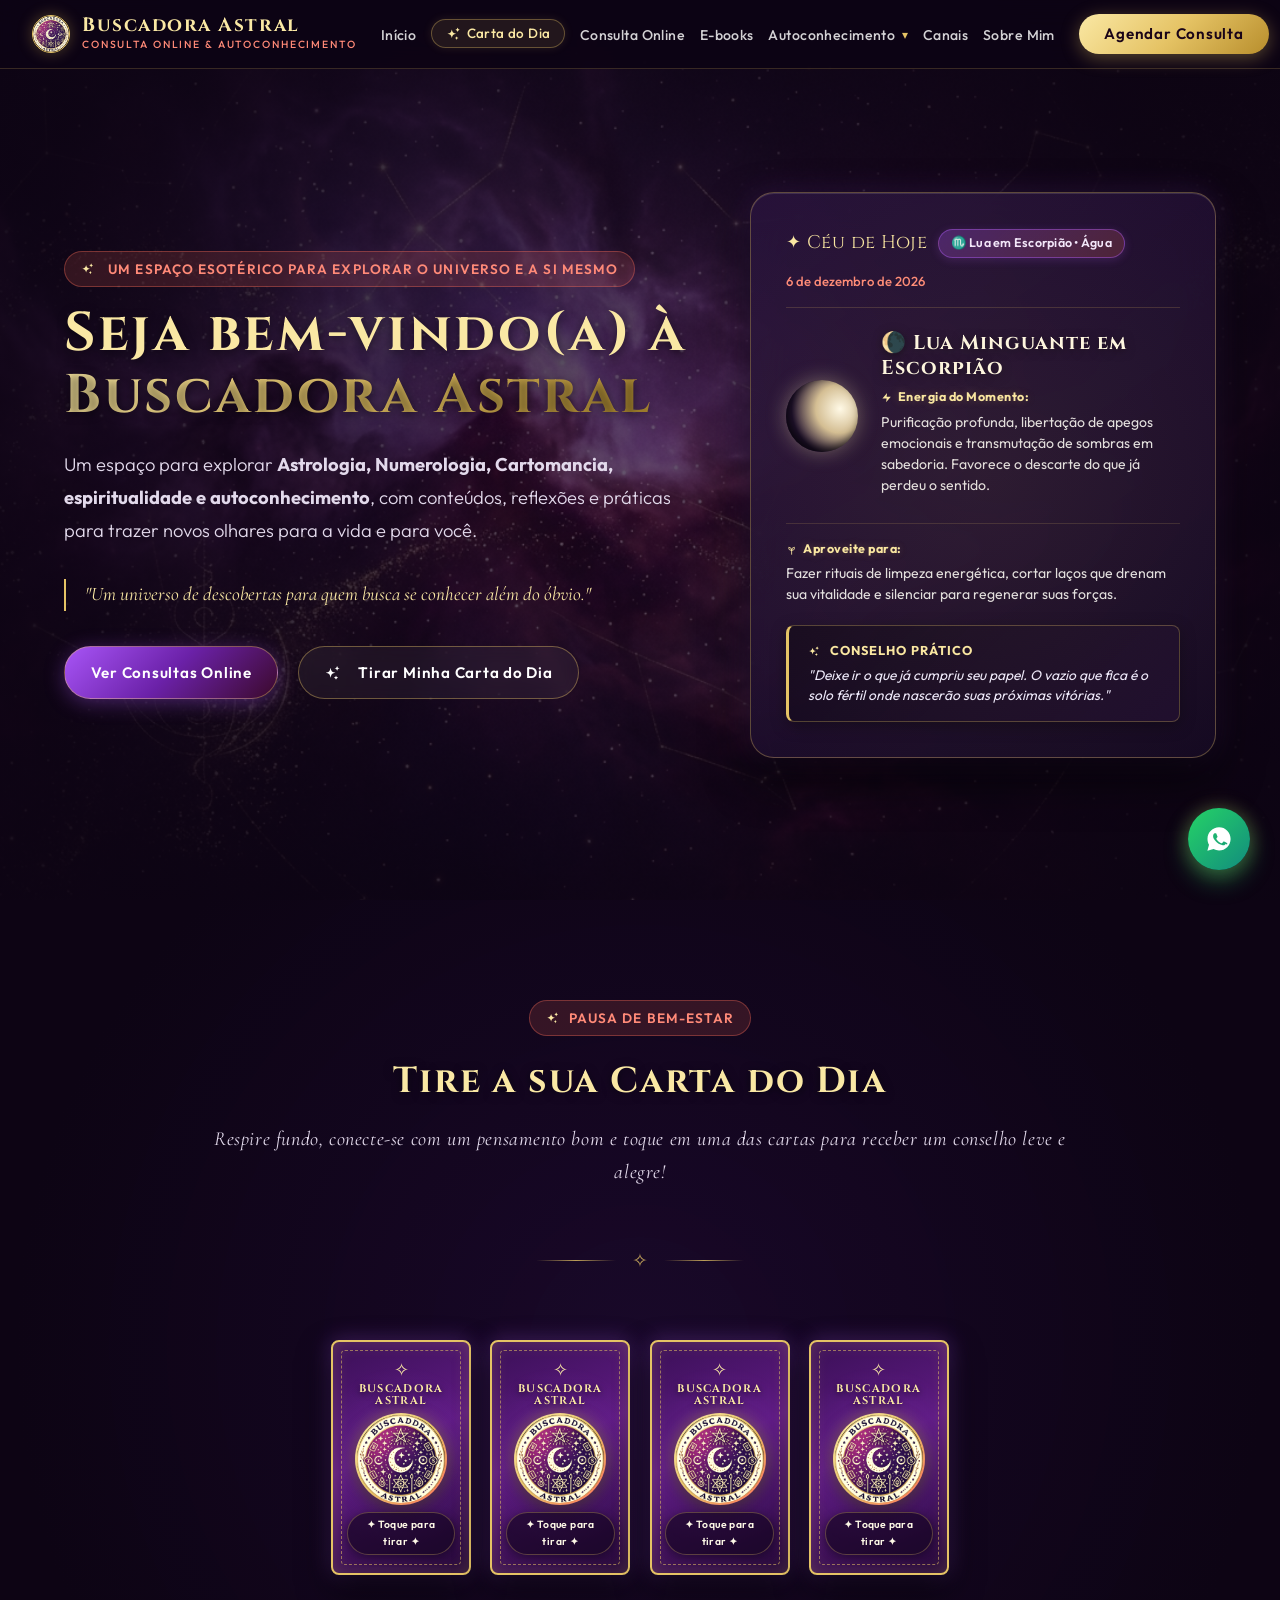
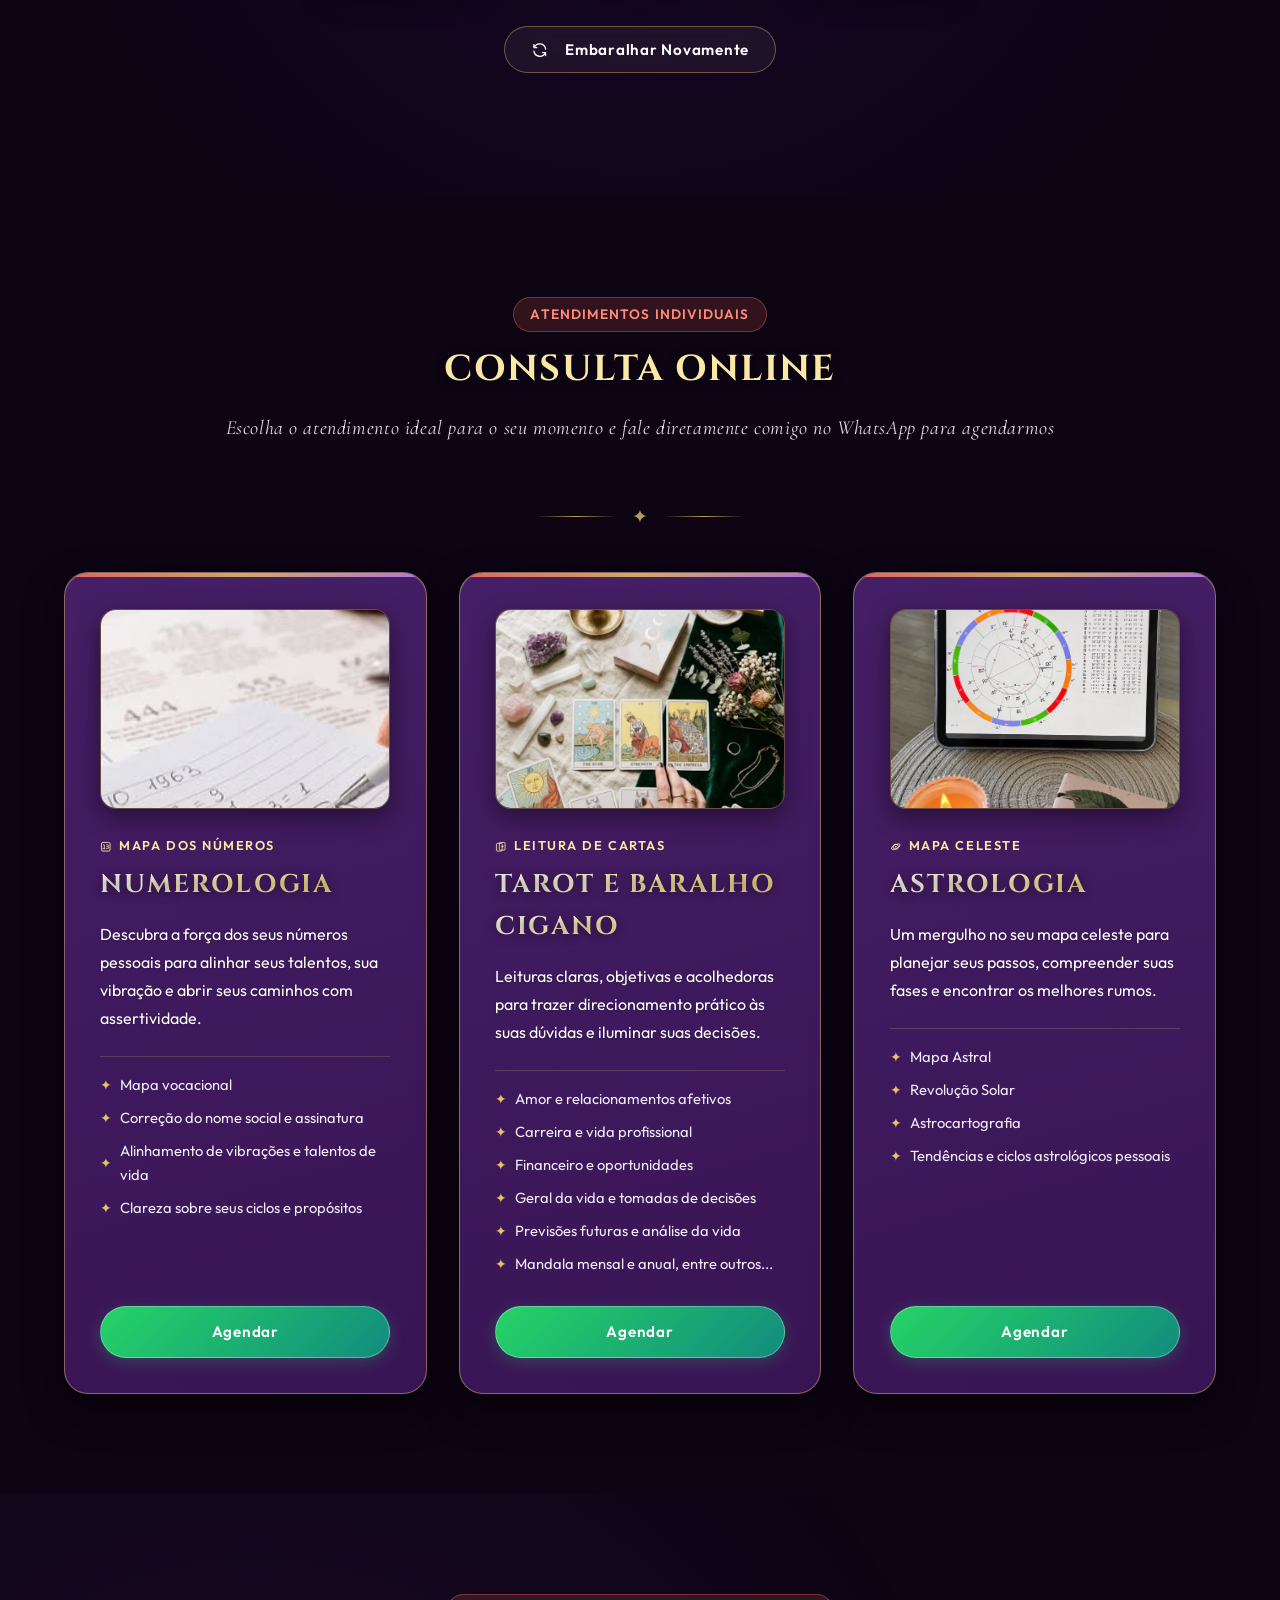
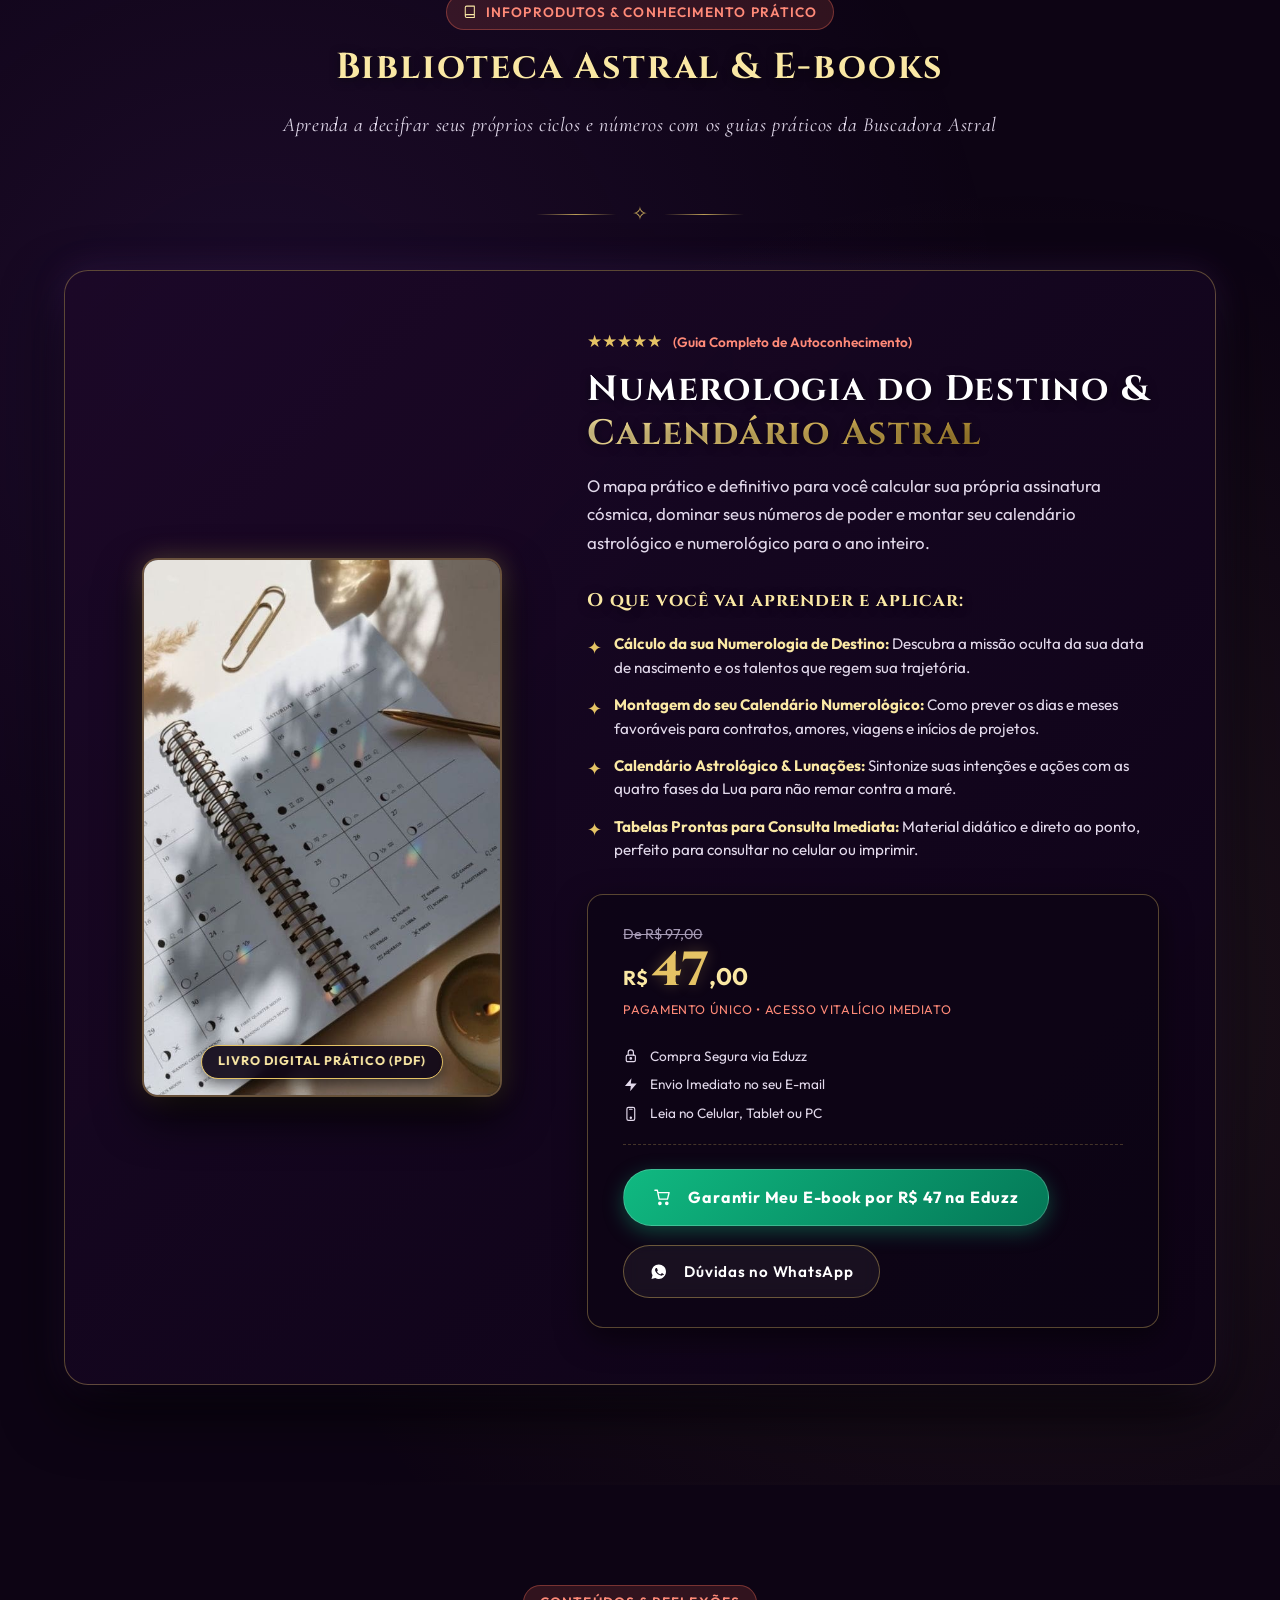
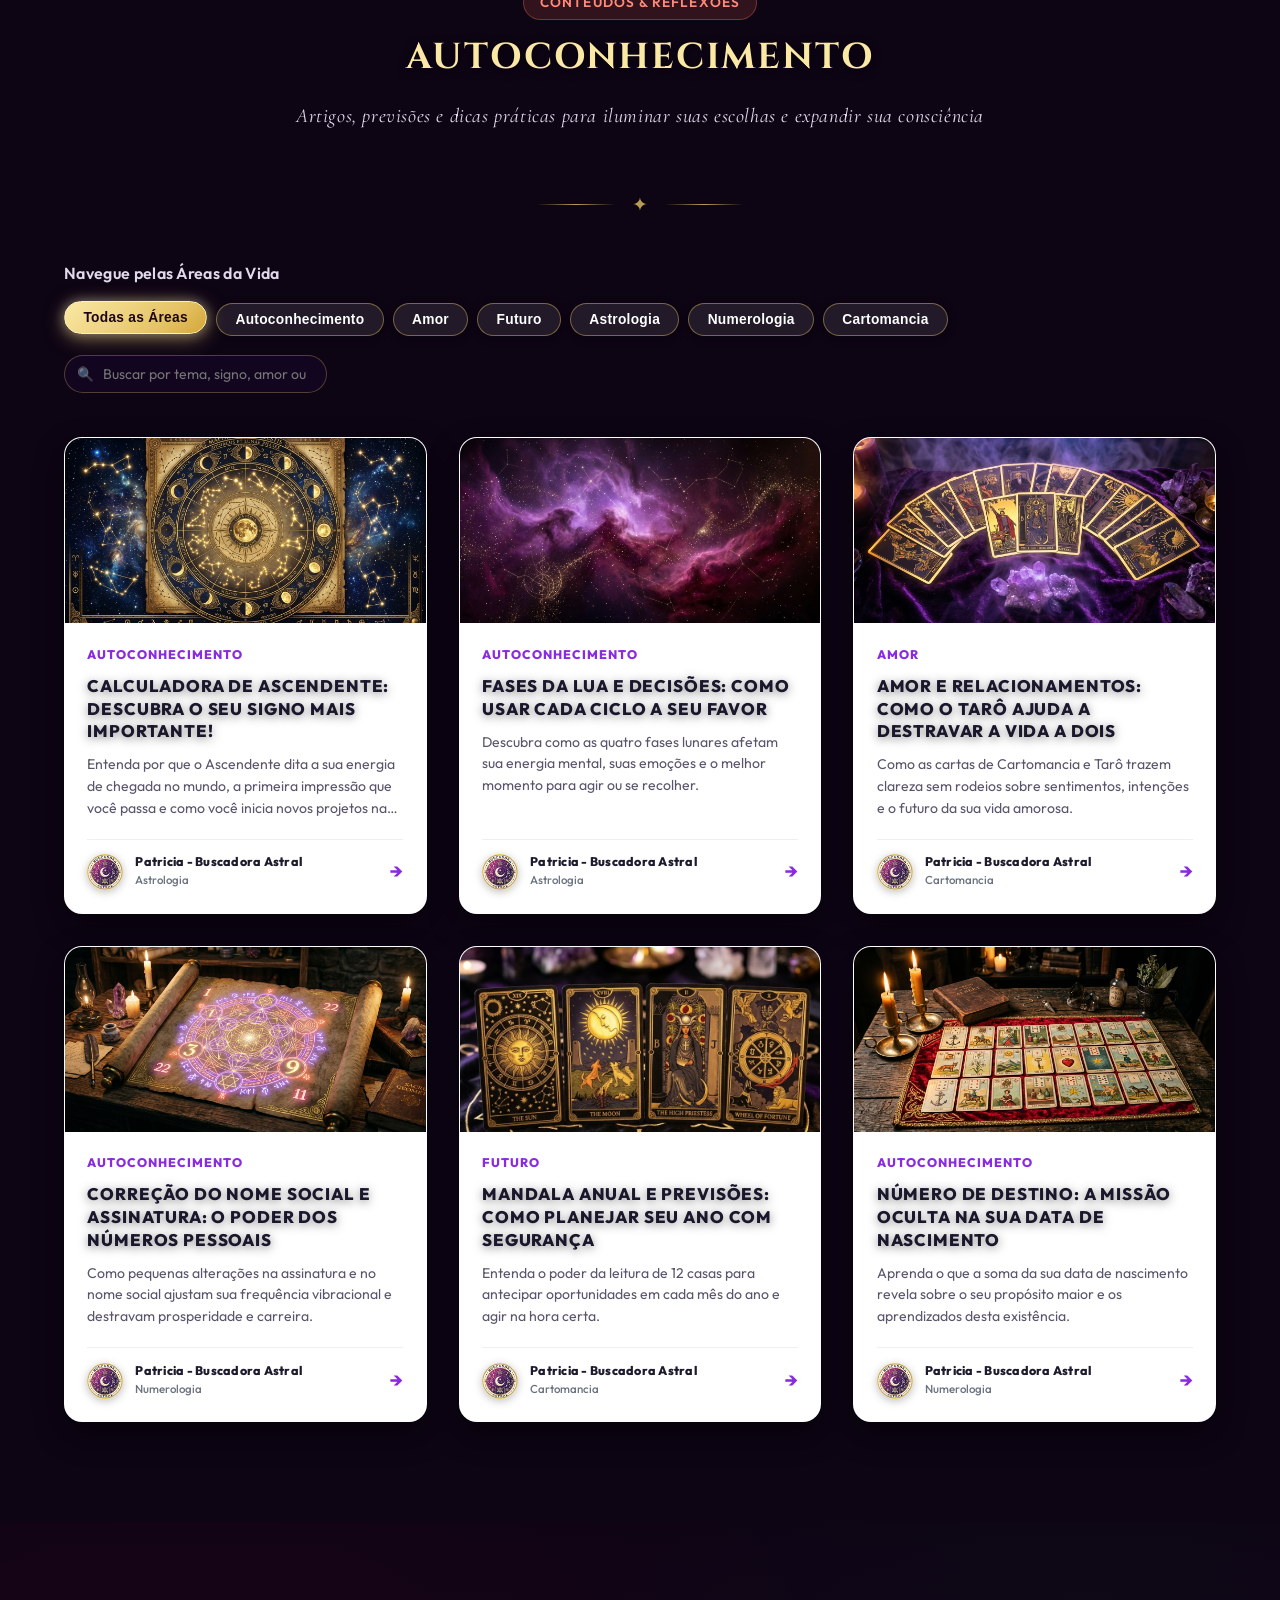
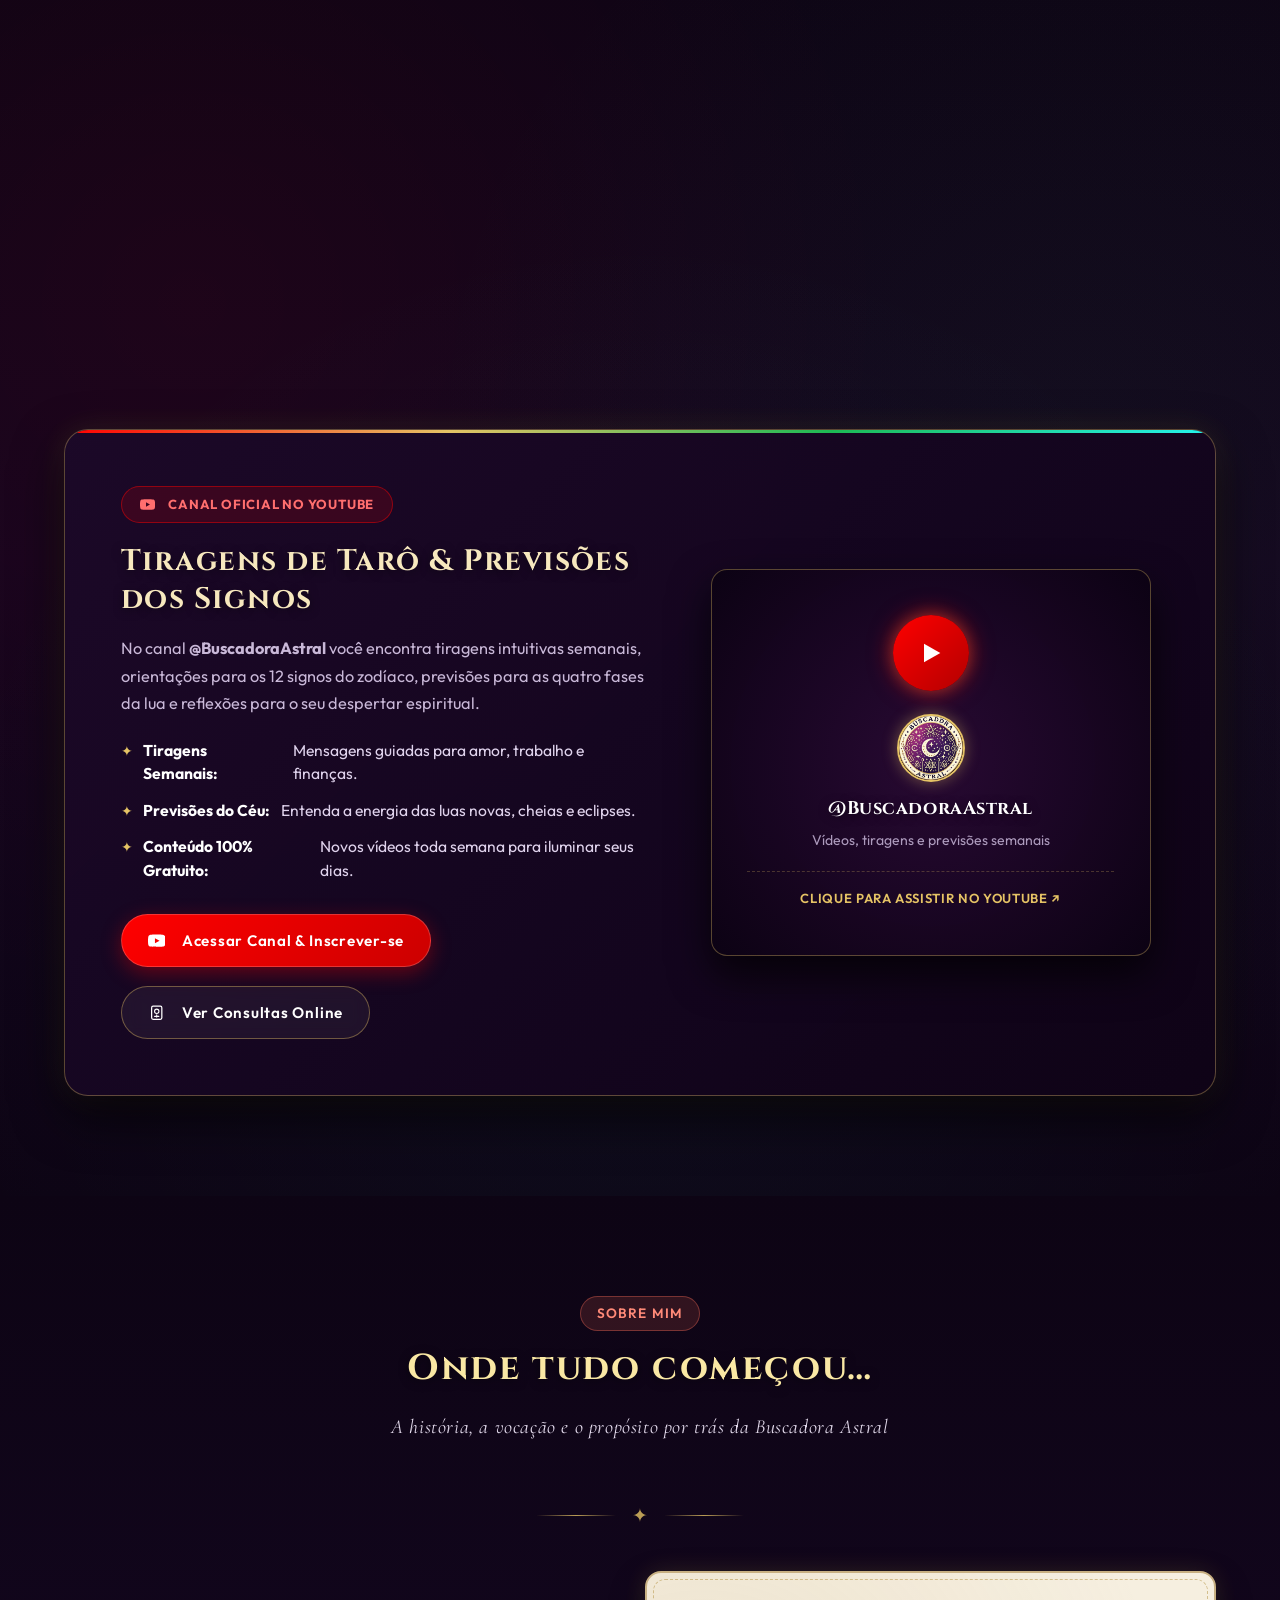
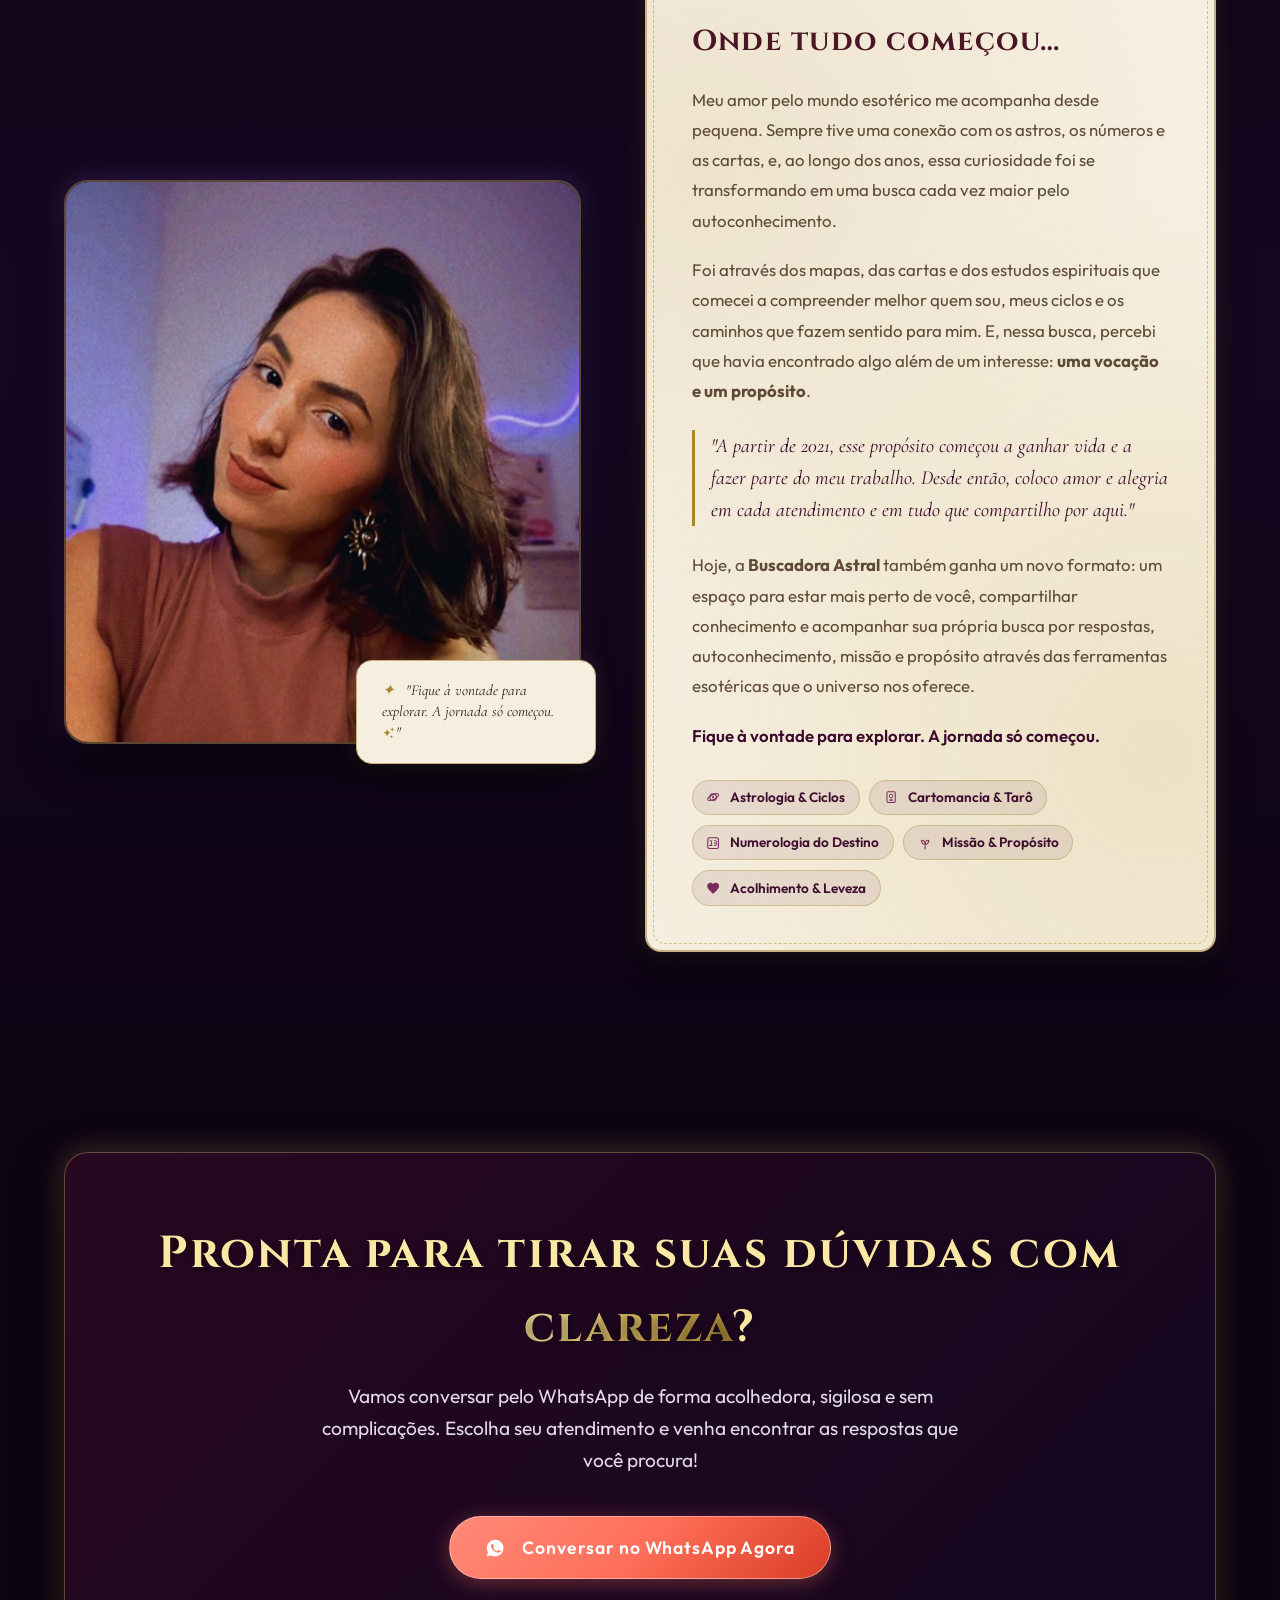
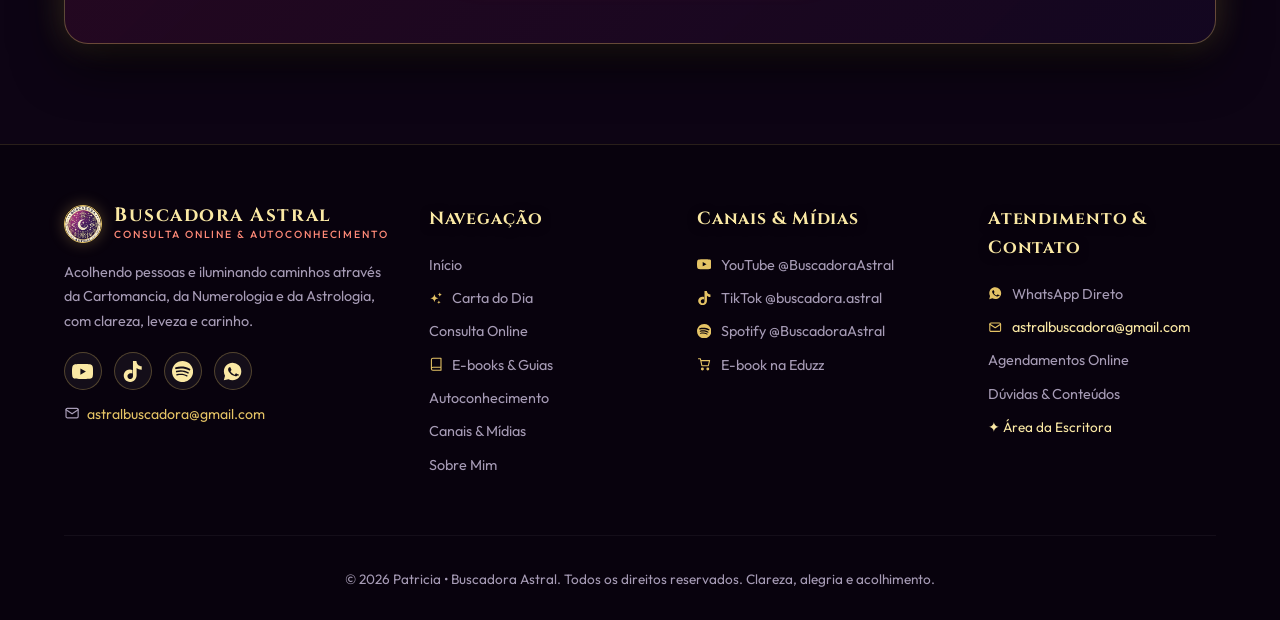
==== index.html @ ec80d4c5 "feat: atualiza titulo do servico para TAROT E BARALHO CIGANO" ====
<!DOCTYPE html>
<html lang="pt-BR">
<head>
  <meta charset="UTF-8">
  <meta name="viewport" content="width=device-width, initial-scale=1.0">
  <title>Buscadora Astral | Oráculos, Cartas & Saberes Místicos</title>
  <meta name="description" content="Portal da Buscadora Astral: Leitura de Cartas, Tarô, Baralho Cigano, Numerologia, Interpretação de Sonhos e Crônicas Esotéricas. Descubra as mensagens do céu para o seu caminho.">
  
  <!-- Google Fonts -->
  <link rel="preconnect" href="https://fonts.googleapis.com">
  <link rel="preconnect" href="https://fonts.gstatic.com" crossorigin>
  <link href="https://fonts.googleapis.com/css2?family=Cinzel:wght@500;600;700;800&family=Marcellus&family=Cormorant+Garamond:ital,wght@0,400;0,600;1,400;1,600&family=Outfit:wght@300;400;500;600;700&display=swap" rel="stylesheet">
  
  <!-- CSS Stylesheets -->
  <link rel="stylesheet" href="css/style.css">
  <link rel="stylesheet" href="css/animations.css">
  <link rel="icon" type="image/jpeg" href="assets/logo_buscadora.jpg">
</head>
<body>

  <!-- ==================== SVG SPRITE DE ÍCONES MONOCROMÁTICOS ==================== -->
  <svg style="display: none;" id="astral-icon-symbols" aria-hidden="true">
    <defs>
      <!-- Sparkles / Brilho místico -->
      <symbol id="icon-sparkles" viewBox="0 0 24 24">
        <path fill="currentColor" d="M9.813 15.904L9 18.75l-.813-2.846a4.5 4.5 0 00-3.09-3.09L2.25 12l2.846-.813a4.5 4.5 0 003.09-3.09L9 5.25l.813 2.846a4.5 4.5 0 003.09 3.09L15.75 12l-2.846.813a4.5 4.5 0 00-3.09 3.09zM18.259 8.715L18 9.75l-.259-1.035a3.375 3.375 0 00-2.455-2.456L14.25 6l1.036-.259a3.375 3.375 0 002.455-2.456L18 2.25l.259 1.035a3.375 3.375 0 002.456 2.456L21.75 6l-1.035.259a3.375 3.375 0 00-2.456 2.456zM16.894 20.567L16.5 21.75l-.394-1.183a2.25 2.25 0 00-1.423-1.423L13.5 18.75l1.183-.394a2.25 2.25 0 001.423-1.423l.394-1.183.394 1.183a2.25 2.25 0 001.423 1.423l1.183.394-1.183.394a2.25 2.25 0 00-1.423 1.423z"/>
      </symbol>
      
      <!-- Estrela 4 pontas -->
      <symbol id="icon-star" viewBox="0 0 24 24">
        <path fill="currentColor" d="M12 2l2.5 7.5L22 12l-7.5 2.5L12 22l-2.5-7.5L2 12l7.5-2.5z"/>
      </symbol>

      <!-- Astrologia / Órbita & Planeta -->
      <symbol id="icon-astrology" viewBox="0 0 24 24">
        <circle cx="12" cy="12" r="5.5" fill="none" stroke="currentColor" stroke-width="1.8"/>
        <ellipse cx="12" cy="12" rx="10" ry="4" fill="none" stroke="currentColor" stroke-width="1.6" transform="rotate(-28 12 12)"/>
        <circle cx="12" cy="12" r="1.8" fill="currentColor"/>
      </symbol>

      <!-- Cartomancia / Cartas sobrepostas -->
      <symbol id="icon-cards" viewBox="0 0 24 24">
        <rect x="3" y="5" width="12" height="16" rx="2" fill="none" stroke="currentColor" stroke-width="1.7"/>
        <rect x="9" y="3" width="12" height="16" rx="2" fill="none" stroke="currentColor" stroke-width="1.7"/>
        <path d="M15 9l1.5 2 2-1.5-1.5 3.5h-4l2-4z" fill="currentColor"/>
      </symbol>

      <!-- Tarô / Cartas com Arcano -->
      <symbol id="icon-tarot" viewBox="0 0 24 24">
        <rect x="5" y="3" width="14" height="18" rx="2" fill="none" stroke="currentColor" stroke-width="1.7"/>
        <circle cx="12" cy="10" r="3" fill="none" stroke="currentColor" stroke-width="1.5"/>
        <path d="M9 17h6M12 15v3" stroke="currentColor" stroke-width="1.5" stroke-linecap="round"/>
      </symbol>

      <!-- Oráculo / Bola de Cristal Monocromática -->
      <symbol id="icon-crystal" viewBox="0 0 24 24">
        <circle cx="12" cy="10" r="7" fill="none" stroke="currentColor" stroke-width="1.8"/>
        <path d="M7 19h10l-2 3H9l-2-3z" fill="currentColor"/>
        <path d="M10 8l.8 1.6 1.7.8-1.7.8-.8 1.6-.8-1.6-1.7-.8 1.7-.8.8-1.6z" fill="currentColor"/>
      </symbol>

      <!-- Numerologia / Matriz de Números -->
      <symbol id="icon-numerology" viewBox="0 0 24 24">
        <rect x="3" y="3" width="18" height="18" rx="3" fill="none" stroke="currentColor" stroke-width="1.8"/>
        <path d="M7 8h2v8M6 16h4M14 8h2a2 2 0 0 1 2 2c0 .9-.6 1.6-1.4 1.9.9.3 1.4 1 1.4 1.9a2 2 0 0 1-2 2h-2M14 12h2" fill="none" stroke="currentColor" stroke-width="1.6" stroke-linecap="round"/>
      </symbol>

      <!-- Acolhimento & Leveza / Coração -->
      <symbol id="icon-heart" viewBox="0 0 24 24">
        <path fill="currentColor" d="M12 21.35l-1.45-1.32C5.4 15.36 2 12.28 2 8.5 2 5.42 4.42 3 7.5 3c1.74 0 3.41.81 4.5 2.09C13.09 3.81 14.76 3 16.5 3 19.58 3 22 5.42 22 8.5c0 3.78-3.4 6.86-8.55 11.54L12 21.35z"/>
      </symbol>

      <!-- Missão & Propósito / Folha & Broto -->
      <symbol id="icon-sprout" viewBox="0 0 24 24">
        <path d="M12 22v-9M12 13a6 6 0 0 1 6-6c0 0 1 3-2 6a6 6 0 0 1-4 0zM12 13a6 6 0 0 0-6-6c0 0-1 3 2 6a6 6 0 0 0 4 0z" fill="none" stroke="currentColor" stroke-width="1.8" stroke-linecap="round" stroke-linejoin="round"/>
      </symbol>

      <!-- YouTube -->
      <symbol id="icon-youtube" viewBox="0 0 24 24">
        <path fill="currentColor" d="M23.498 6.186a3.016 3.016 0 0 0-2.122-2.136C19.505 3.545 12 3.545 12 3.545s-7.505 0-9.377.505A3.017 3.017 0 0 0 .502 6.186C0 8.07 0 12 0 12s0 3.93.502 5.814a3.016 3.016 0 0 0 2.122 2.136c1.871.505 9.376.505 9.376.505s7.505 0 9.377-.505a3.015 3.015 0 0 0 2.122-2.136C24 15.93 24 12 24 12s0-3.93-.502-5.814zM9.545 15.568V8.432L15.818 12l-6.273 3.568z"/>
      </symbol>

      <!-- Spotify -->
      <symbol id="icon-spotify" viewBox="0 0 24 24">
        <path fill="currentColor" d="M12 0C5.373 0 0 5.373 0 12s5.373 12 12 12 12-5.373 12-12S18.627 0 12 0zm5.527 17.306a.754.754 0 0 1-1.04.249c-2.85-1.741-6.438-2.135-10.665-1.168a.754.754 0 0 1-.341-1.469c4.63-1.06 8.583-.615 11.797 1.348a.754.754 0 0 1 .249 1.04zm1.474-3.275a.944.944 0 0 1-1.3.311c-3.262-2.005-8.235-2.586-12.093-1.414a.944.944 0 0 1-.555-1.802c4.408-1.338 9.89-.693 13.637 1.605a.944.944 0 0 1 .311 1.3zm.126-3.41c-3.912-2.323-10.364-2.537-14.093-1.404a1.132 1.132 0 1 1-.655-2.167c4.286-1.3 11.402-1.048 15.91 1.628a1.133 1.133 0 0 1-1.162 1.943z"/>
      </symbol>

      <!-- TikTok -->
      <symbol id="icon-tiktok" viewBox="0 0 24 24">
        <path fill="currentColor" d="M12.525.02c1.31-.02 2.61-.01 3.91-.02.08 1.53.63 3.09 1.75 4.17 1.12 1.11 2.7 1.62 4.24 1.79v4.03c-1.44-.05-2.89-.35-4.2-.97-.57-.26-1.1-.59-1.62-1.01v8.52c-.05 2.5-1.35 4.88-3.49 6.16-2.13 1.28-4.85 1.4-7.09.32-2.23-1.08-3.79-3.27-4.01-5.73-.23-2.47.88-4.94 2.87-6.39 1.99-1.45 4.67-1.74 6.94-.75v4.14c-1.05-.56-2.34-.63-3.45-.19-1.11.44-1.92 1.45-2.11 2.63-.19 1.19.26 2.41 1.18 3.17.92.76 2.19.92 3.26.4 1.07-.51 1.74-1.62 1.77-2.82V.02h-.2z"/>
      </symbol>

      <!-- WhatsApp -->
      <symbol id="icon-whatsapp" viewBox="0 0 24 24">
        <path fill="currentColor" d="M12.04 2c-5.46 0-9.91 4.45-9.91 9.91 0 1.75.46 3.45 1.32 4.95L2.05 22l5.25-1.38c1.45.79 3.08 1.21 4.74 1.21 5.46 0 9.91-4.45 9.91-9.91 0-2.65-1.03-5.14-2.9-7.01A9.82 9.82 0 0 0 12.04 2zm5.79 14.07c-.24.68-1.2 1.25-1.84 1.32-.49.06-1.12.1-3.27-.79-2.75-1.14-4.52-3.95-4.66-4.14-.14-.18-1.12-1.49-1.12-2.84 0-1.36.71-2.02.96-2.3.25-.28.55-.35.73-.35.19 0 .37 0 .53.01.17.01.4.07.61.57.24.58.82 2 .89 2.15.07.15.12.33.02.53-.1.2-.15.33-.3.51-.15.18-.32.4-.46.54-.15.15-.31.32-.13.63.18.31.8 1.32 1.72 2.14 1.18 1.05 2.17 1.38 2.48 1.53.31.15.49.13.67-.08.18-.21.78-.91.99-1.22.21-.31.42-.26.7-.16.28.1 1.78.84 2.09.99.31.15.51.23.59.35.08.13.08.76-.16 1.44z"/>
      </symbol>

      <!-- Carrinho de Compras / Loja -->
      <symbol id="icon-cart" viewBox="0 0 24 24">
        <circle cx="9" cy="20" r="1.5" fill="currentColor"/>
        <circle cx="18" cy="20" r="1.5" fill="currentColor"/>
        <path d="M2.5 3h3.2l2.4 11.5h10.8l2.1-8.5H7.2" fill="none" stroke="currentColor" stroke-width="1.8" stroke-linecap="round" stroke-linejoin="round"/>
      </symbol>

      <!-- Cadeado / Segurança -->
      <symbol id="icon-lock" viewBox="0 0 24 24">
        <rect x="5" y="11" width="14" height="10" rx="2" fill="none" stroke="currentColor" stroke-width="1.8"/>
        <path d="M8 11V7a4 4 0 0 1 8 0v4" fill="none" stroke="currentColor" stroke-width="1.8" stroke-linecap="round"/>
        <circle cx="12" cy="16" r="1.2" fill="currentColor"/>
      </symbol>

      <!-- Raio / Energia Imediata -->
      <symbol id="icon-zap" viewBox="0 0 24 24">
        <polygon points="13 2 3 14 12 14 11 22 21 10 12 10 13 2" fill="currentColor"/>
      </symbol>

      <!-- Smartphone / Mobile -->
      <symbol id="icon-mobile" viewBox="0 0 24 24">
        <rect x="6" y="2" width="12" height="20" rx="2.5" fill="none" stroke="currentColor" stroke-width="1.8"/>
        <circle cx="12" cy="18" r="0.9" fill="currentColor"/>
        <line x1="10" y1="5" x2="14" y2="5" stroke="currentColor" stroke-width="1.8" stroke-linecap="round"/>
      </symbol>

      <!-- Embaralhar / Atualizar -->
      <symbol id="icon-refresh" viewBox="0 0 24 24">
        <path d="M20 11a8.1 8.1 0 0 0-15.5-2m-.5-4v4h4m-4 5a8.1 8.1 0 0 0 15.5 2m.5 4v-4h-4" fill="none" stroke="currentColor" stroke-width="1.8" stroke-linecap="round" stroke-linejoin="round"/>
      </symbol>

      <!-- Livro / E-book -->
      <symbol id="icon-book" viewBox="0 0 24 24">
        <path d="M4 19.5A2.5 2.5 0 0 1 6.5 17H20M4 19.5A2.5 2.5 0 0 0 6.5 22H20V2H6.5A2.5 2.5 0 0 0 4 4.5v15z" fill="none" stroke="currentColor" stroke-width="1.8" stroke-linecap="round" stroke-linejoin="round"/>
      </symbol>

      <!-- Email -->
      <symbol id="icon-mail" viewBox="0 0 24 24">
        <rect x="3" y="5" width="18" height="14" rx="2" fill="none" stroke="currentColor" stroke-width="1.8"/>
        <polyline points="3 7 12 13 21 7" fill="none" stroke="currentColor" stroke-width="1.8" stroke-linecap="round" stroke-linejoin="round"/>
      </symbol>

      <!-- Play Button -->
      <symbol id="icon-play" viewBox="0 0 24 24">
        <polygon points="6 4 20 12 6 20 6 4" fill="currentColor"/>
      </symbol>

      <!-- Compartilhar -->
      <symbol id="icon-share" viewBox="0 0 24 24">
        <circle cx="18" cy="5" r="3" fill="none" stroke="currentColor" stroke-width="1.8"/>
        <circle cx="6" cy="12" r="3" fill="none" stroke="currentColor" stroke-width="1.8"/>
        <circle cx="18" cy="19" r="3" fill="none" stroke="currentColor" stroke-width="1.8"/>
        <line x1="8.59" y1="13.51" x2="15.42" y2="17.49" stroke="currentColor" stroke-width="1.8"/>
        <line x1="15.41" y1="6.51" x2="8.59" y2="10.49" stroke="currentColor" stroke-width="1.8"/>
      </symbol>

      <!-- Comentar -->
      <symbol id="icon-comment" viewBox="0 0 24 24">
        <path d="M21 15a2 2 0 0 1-2 2H7l-4 4V5a2 2 0 0 1 2-2h14a2 2 0 0 1 2 2z" fill="none" stroke="currentColor" stroke-width="1.8" stroke-linecap="round" stroke-linejoin="round"/>
      </symbol>

      <!-- Menu Hambúrguer -->
      <symbol id="icon-menu" viewBox="0 0 24 24">
        <line x1="3" y1="6" x2="21" y2="6" stroke="currentColor" stroke-width="2" stroke-linecap="round"/>
        <line x1="3" y1="12" x2="21" y2="12" stroke="currentColor" stroke-width="2" stroke-linecap="round"/>
        <line x1="3" y1="18" x2="21" y2="18" stroke="currentColor" stroke-width="2" stroke-linecap="round"/>
      </symbol>
    </defs>
  </svg>

  <!-- Canvas Interativo de Constelações e Poeira Estelar -->
  <canvas id="stars-canvas"></canvas>

  <!-- ==================== HEADER & NAVBAR ==================== -->
  <header class="site-header" id="site-header">
    <div class="nav-container nav-wrapper">
      <a href="#inicio" class="logo" id="header-logo">
        <img src="assets/logo_buscadora.jpg" alt="Logo Buscadora Astral" class="logo-img" />
        <div class="logo-text">
          <span class="logo-title">Buscadora Astral</span>
          <span class="logo-subtitle">Consulta Online & Autoconhecimento</span>
        </div>
      </a>

      <nav class="nav-menu" id="nav-menu">
        <ul class="nav-links">
          <li><a href="#inicio" class="nav-link">Início</a></li>
          <li><a href="#oraculo" class="nav-link nav-highlight"><svg class="icon-svg"><use href="#icon-sparkles"></use></svg> Carta do Dia</a></li>
          <li><a href="#catalogo" class="nav-link">Consulta Online</a></li>
          <li><a href="#ebooks" class="nav-link">E-books</a></li>
          <li class="nav-item-dropdown">
            <a href="#autoconhecimento" class="nav-link dropdown-toggle" id="nav-saberes-toggle">
              Autoconhecimento <span class="dropdown-arrow">▾</span>
            </a>
            <ul class="dropdown-menu" id="nav-saberes-dropdown">
              <li><a href="#autoconhecimento" data-category="astrologia"><span class="drop-icon"><svg class="icon-svg"><use href="#icon-astrology"></use></svg></span> Astrologia</a></li>
              <li><a href="#autoconhecimento" data-category="cartomancia"><span class="drop-icon"><svg class="icon-svg"><use href="#icon-cards"></use></svg></span> Cartomancia</a></li>
              <li><a href="#autoconhecimento" data-category="tarot"><span class="drop-icon"><svg class="icon-svg"><use href="#icon-tarot"></use></svg></span> Tarô</a></li>
              <li><a href="#autoconhecimento" data-category="numerologia"><span class="drop-icon"><svg class="icon-svg"><use href="#icon-numerology"></use></svg></span> Numerologia</a></li>
            </ul>
          </li>
          <li><a href="#canais" class="nav-link">Canais</a></li>
          <li><a href="#sobre" class="nav-link">Sobre Mim</a></li>
        </ul>
      </nav>

      <div class="header-actions">
        <a href="#catalogo" class="btn btn-header-cta" id="btn-header-cta">Agendar Consulta</a>
        <button class="mobile-toggle" id="mobile-menu-toggle" aria-label="Abrir Menu">
          <svg class="icon-svg" style="width: 22px; height: 22px;"><use href="#icon-menu"></use></svg>
        </button>
      </div>
    </div>
  </header>

  <main>
    <!-- ==================== HERO SECTION ==================== -->
    <section class="hero-section" id="inicio">
      <div class="hero-overlay"></div>
      <div class="container hero-grid">
        <div class="hero-content">
          <div class="coral-badge">
            <svg class="icon-svg"><use href="#icon-sparkles"></use></svg> Um espaço esotérico para explorar o universo e a si mesmo
          </div>
          <h1>Seja bem-vindo(a) à <span class="gold-text">Buscadora Astral</span></h1>
          <p class="hero-description">
            Um espaço para explorar <strong>Astrologia, Numerologia, Cartomancia, espiritualidade e autoconhecimento</strong>, com conteúdos, reflexões e práticas para trazer novos olhares para a vida e para você.
          </p>
          <div class="hero-quote">
            "Um universo de descobertas para quem busca se conhecer além do óbvio."
          </div>
          <div class="hero-buttons">
            <a href="#catalogo" class="btn btn-primary" id="hero-btn-catalogo">
              Ver Consultas Online
            </a>
            <a href="#oraculo" class="btn btn-outline" id="hero-btn-oraculo">
              <svg class="icon-svg"><use href="#icon-sparkles"></use></svg> Tirar Minha Carta do Dia
            </a>
          </div>
        </div>

        <!-- Widget de Energia do Dia -->
        <div class="celestial-widget float-element">
          <div class="widget-header">
            <div class="widget-header-left">
              <span class="widget-title">✦ Céu de Hoje</span>
              <span class="widget-sign-badge" id="current-moon-sign-badge">♊ Lua em Gêmeos &bull; Ar</span>
            </div>
            <span class="widget-date" id="current-celestial-date">Hoje</span>
          </div>
          <div class="moon-phase-display">
            <div class="moon-visual" id="current-moon-visual"></div>
            <div class="moon-info">
              <h4 id="current-moon-phase">🌑 Lua Nova</h4>
              <div class="celestial-section">
                <span class="celestial-label"><svg class="icon-svg" style="width:0.9em;height:0.9em;margin-right:0.2rem;"><use href="#icon-zap"></use></svg> Energia do Momento:</span>
                <p id="current-moon-desc">Sintonizando com o momento astral presente...</p>
              </div>
            </div>
          </div>
          <div class="celestial-details">
            <div class="celestial-section">
              <span class="celestial-label"><svg class="icon-svg stroke" style="width:0.9em;height:0.9em;margin-right:0.2rem;"><use href="#icon-sprout"></use></svg> Aproveite para:</span>
              <p id="current-moon-actions">Direcionar suas energias para o que está favorecido hoje.</p>
            </div>
            <div class="daily-energy">
              <h5><svg class="icon-svg" style="width:0.95em;height:0.95em;margin-right:0.25rem;"><use href="#icon-sparkles"></use></svg> Conselho Prático</h5>
              <p id="current-daily-advice">"Dê um passo de cada vez com serenidade e confie no seu processo."</p>
            </div>
          </div>
        </div>
      </div>
    </section>

    <!-- ==================== CARTA DO DIA / ORÁCULO INTERATIVO ==================== -->
    <section class="oracle-section" id="oraculo">
      <div class="container oracle-container">
        <div class="coral-badge" style="display: inline-block;">
          <svg class="icon-svg"><use href="#icon-sparkles"></use></svg> Pausa de Bem-Estar
        </div>
        <h2>Tire a sua Carta do Dia</h2>
        <p class="section-subtitle">Respire fundo, conecte-se com um pensamento bom e toque em uma das cartas para receber um conselho leve e alegre!</p>
        <div class="mystic-divider"><span>✧</span></div>

        <div class="oracle-deck-area">
          <div class="cards-spread" id="oracle-spread">
            <!-- Cartas com imagens dos arcanos inseridas dinamicamente via JS -->
          </div>

          <div style="margin-top: 1.2rem;">
            <button class="btn btn-outline" id="btn-shuffle-oracle">
              <svg class="icon-svg stroke"><use href="#icon-refresh"></use></svg> Embaralhar Novamente
            </button>
          </div>

          <!-- Caixa com o Resultado da Carta Revelada (Com Imagem do Arcano) -->
          <div class="oracle-result-box" id="oracle-result">
            <div class="oracle-result-grid">
              <div class="oracle-result-card-side">
                <img id="result-card-image" src="assets/cards/o_sol.jpg" alt="Arcano Revelado" class="result-card-img" />
              </div>
              <div class="oracle-result-content-side">
                <div class="oracle-card-titles">
                  <h3 id="result-card-name">O Sol (Arcano XIX)</h3>
                  <span id="result-card-archetype">Alegria, Sucesso & Vitalidade</span>
                </div>
                <p class="oracle-message" id="result-card-message">
                  Mensagem acolhedora da carta...
                </p>
                <div class="oracle-advice" id="result-card-advice">
                  Conselho prático e positivo para o seu dia...
                </div>
                <div class="oracle-actions">
                  <a href="#" class="btn btn-whatsapp-service" id="btn-whatsapp-oracle" style="width: auto;">
                    <svg class="icon-svg"><use href="#icon-whatsapp"></use></svg> Conversar no WhatsApp sobre esta Carta
                  </a>
                </div>
              </div>
            </div>
          </div>
        </div>
      </div>
    </section>

    <!-- ==================== CONSULTA ONLINE (SERVIÇOS OFICIAIS) ==================== -->
    <section class="services-section" id="catalogo">
      <div class="container">
        <div class="coral-badge" style="display: block; width: fit-content; margin: 0 auto 0.5rem;">
          Atendimentos Individuais
        </div>
        <h2>CONSULTA ONLINE</h2>
        <p class="section-subtitle">Escolha o atendimento ideal para o seu momento e fale diretamente comigo no WhatsApp para agendarmos</p>
        <div class="mystic-divider"><span>✦</span></div>

        <div class="services-grid services-three-col">
          <!-- 1. NUMEROLOGIA -->
          <div class="service-card reveal-on-scroll">
            <div class="service-image-container">
              <img src="assets/foto_numerologia.jpg" alt="Consulta de Numerologia" class="service-thumbnail">
            </div>
            <div>
              <div class="service-tag-header"><svg class="icon-svg" style="width: 0.9em; height: 0.9em; margin-right: 0.2rem;"><use href="#icon-numerology"></use></svg> Mapa dos Números</div>
              <h3 class="service-title">NUMEROLOGIA</h3>
              <p class="service-desc">
                Descubra a força dos seus números pessoais para alinhar seus talentos, sua vibração e abrir seus caminhos com assertividade.
              </p>
              <ul class="service-features">
                <li>Mapa vocacional</li>
                <li>Correção do nome social e assinatura</li>
                <li>Alinhamento de vibrações e talentos de vida</li>
                <li>Clareza sobre seus ciclos e propósitos</li>
              </ul>
            </div>
            <div class="service-action">
              <a href="#" class="btn btn-whatsapp-service" data-service-name="Consulta Online de Numerologia">
                Agendar
              </a>
            </div>
          </div>

          <!-- 2. TAROT & BARALHO CIGANO -->
          <div class="service-card reveal-on-scroll">
            <div class="service-image-container">
              <img src="assets/foto_tarot.jpg" alt="Consulta de Tarot e Baralho Cigano" class="service-thumbnail">
            </div>
            <div>
              <div class="service-tag-header"><svg class="icon-svg" style="width: 0.9em; height: 0.9em; margin-right: 0.2rem;"><use href="#icon-cards"></use></svg> Leitura de Cartas</div>
              <h3 class="service-title">TAROT E BARALHO CIGANO</h3>
              <p class="service-desc">
                Leituras claras, objetivas e acolhedoras para trazer direcionamento prático às suas dúvidas e iluminar suas decisões.
              </p>
              <ul class="service-features">
                <li>Amor e relacionamentos afetivos</li>
                <li>Carreira e vida profissional</li>
                <li>Financeiro e oportunidades</li>
                <li>Geral da vida e tomadas de decisões</li>
                <li>Previsões futuras e análise da vida</li>
                <li>Mandala mensal e anual, entre outros...</li>
              </ul>
            </div>
            <div class="service-action">
              <a href="#" class="btn btn-whatsapp-service" data-service-name="Consulta Online de Tarot e Baralho Cigano">
                Agendar
              </a>
            </div>
          </div>

          <!-- 3. ASTROLOGIA -->
          <div class="service-card reveal-on-scroll">
            <div class="service-image-container">
              <img src="assets/foto_astrologia.jpg" alt="Consulta de Astrologia e Mapa Astral" class="service-thumbnail">
            </div>
            <div>
              <div class="service-tag-header"><svg class="icon-svg" style="width: 0.9em; height: 0.9em; margin-right: 0.2rem;"><use href="#icon-astrology"></use></svg> Mapa Celeste</div>
              <h3 class="service-title">ASTROLOGIA</h3>
              <p class="service-desc">
                Um mergulho no seu mapa celeste para planejar seus passos, compreender suas fases e encontrar os melhores rumos.
              </p>
              <ul class="service-features">
                <li>Mapa Astral</li>
                <li>Revolução Solar</li>
                <li>Astrocartografia</li>
                <li>Tendências e ciclos astrológicos pessoais</li>
              </ul>
            </div>
            <div class="service-action">
              <a href="#" class="btn btn-whatsapp-service" data-service-name="Consulta Online de Astrologia">
                Agendar
              </a>
            </div>
          </div>
        </div>
      </div>
    </section>

    <!-- ==================== BIBLIOTECA ASTRAL / E-BOOKS & INFOPRODUTOS ==================== -->
    <section class="ebooks-section" id="ebooks">
      <div class="container">
        <div class="coral-badge" style="display: block; width: fit-content; margin: 0 auto 0.5rem;">
          <svg class="icon-svg stroke"><use href="#icon-book"></use></svg> Infoprodutos & Conhecimento Prático
        </div>
        <h2>Biblioteca Astral & E-books</h2>
        <p class="section-subtitle">Aprenda a decifrar seus próprios ciclos e números com os guias práticos da Buscadora Astral</p>
        <div class="mystic-divider"><span>✧</span></div>

        <div class="ebook-showcase reveal-on-scroll">
          <!-- Coluna 1: Mockup Visual 3D do Livro Digital -->
          <div class="ebook-visual-col">
            <div class="ebook-frame">
              <img src="assets/foto_ebook.jpg" alt="E-book Numerologia do Destino e Calendário Astral" class="ebook-cover-img">
              <div class="ebook-badge-tag">Livro Digital Prático (PDF)</div>
              <div class="ebook-glow"></div>
            </div>
          </div>

          <!-- Coluna 2: Informações, Conteúdo e Oferta Eduzz -->
          <div class="ebook-info-col">
            <div class="ebook-badge-stars">
              ★★★★★ <span>(Guia Completo de Autoconhecimento)</span>
            </div>
            <h3 class="ebook-main-title">
              Numerologia do Destino & <span class="gold-text">Calendário Astral</span>
            </h3>
            <p class="ebook-lead">
              O mapa prático e definitivo para você calcular sua própria assinatura cósmica, dominar seus números de poder e montar seu calendário astrológico e numerológico para o ano inteiro.
            </p>

            <div class="ebook-highlights">
              <h4>O que você vai aprender e aplicar:</h4>
              <ul class="ebook-checklist">
                <li>
                  <span class="check-icon">✦</span>
                  <div><strong>Cálculo da sua Numerologia de Destino:</strong> Descubra a missão oculta da sua data de nascimento e os talentos que regem sua trajetória.</div>
                </li>
                <li>
                  <span class="check-icon">✦</span>
                  <div><strong>Montagem do seu Calendário Numerológico:</strong> Como prever os dias e meses favoráveis para contratos, amores, viagens e inícios de projetos.</div>
                </li>
                <li>
                  <span class="check-icon">✦</span>
                  <div><strong>Calendário Astrológico & Lunações:</strong> Sintonize suas intenções e ações com as quatro fases da Lua para não remar contra a maré.</div>
                </li>
                <li>
                  <span class="check-icon">✦</span>
                  <div><strong>Tabelas Prontas para Consulta Imediata:</strong> Material didático e direto ao ponto, perfeito para consultar no celular ou imprimir.</div>
                </li>
              </ul>
            </div>

            <!-- Box de Preço e Acesso Eduzz -->
            <div class="ebook-pricing-box">
              <div class="pricing-header">
                <div class="price-wrapper">
                  <span class="old-price">De R$ 97,00</span>
                  <div class="current-price">
                    <span class="currency">R$</span>
                    <span class="amount">47</span>
                    <span class="cents">,00</span>
                  </div>
                  <span class="price-sub">pagamento único • acesso vitalício imediato</span>
                </div>
                <div class="security-badges">
                  <span><svg class="icon-svg stroke" style="margin-right: 0.25rem;"><use href="#icon-lock"></use></svg> Compra Segura via Eduzz</span>
                  <span><svg class="icon-svg" style="margin-right: 0.25rem;"><use href="#icon-zap"></use></svg> Envio Imediato no seu E-mail</span>
                  <span><svg class="icon-svg stroke" style="margin-right: 0.25rem;"><use href="#icon-mobile"></use></svg> Leia no Celular, Tablet ou PC</span>
                </div>
              </div>

              <div class="pricing-actions">
                <!-- Botão de Checkout Eduzz oficial -->
                <a href="https://chk.eduzz.com/ah5vey2i?currency=BRL" target="_blank" rel="noopener noreferrer" class="btn btn-eduzz" id="btn-buy-ebook-eduzz">
                  <svg class="icon-svg stroke"><use href="#icon-cart"></use></svg> Garantir Meu E-book por R$ 47 na Eduzz
                </a>
                <a href="#" class="btn btn-outline whatsapp-general-link" data-msg="Olá, Patrícia! Gostaria de tirar algumas dúvidas sobre o seu e-book de Numerologia do Destino e Calendário Astral.">
                  <svg class="icon-svg"><use href="#icon-whatsapp"></use></svg> Dúvidas no WhatsApp
                </a>
              </div>
            </div>
          </div>
        </div>
      </div>
    </section>

    <!-- ==================== AUTOCONHECIMENTO ==================== -->
    <section class="blog-section" id="autoconhecimento">
      <div class="container">
        <div class="coral-badge" style="display: block; width: fit-content; margin: 0 auto 0.5rem;">
          Conteúdos & Reflexões
        </div>
        <h2>AUTOCONHECIMENTO</h2>
        <p class="section-subtitle">Artigos, previsões e dicas práticas para iluminar suas escolhas e expandir sua consciência</p>
        <div class="mystic-divider"><span>✦</span></div>

        <div class="areas-vida-wrapper">
          <span class="areas-vida-title">Navegue pelas Áreas da Vida</span>
          <div class="blog-controls">
            <div class="blog-categories" id="blog-categories">
              <button class="category-btn active" data-category="all">Todas as Áreas</button>
              <button class="category-btn" data-category="autoconhecimento">Autoconhecimento</button>
              <button class="category-btn" data-category="amor">Amor</button>
              <button class="category-btn" data-category="futuro">Futuro</button>
              <button class="category-btn" data-category="astrologia">Astrologia</button>
              <button class="category-btn" data-category="numerologia">Numerologia</button>
              <button class="category-btn" data-category="cartomancia">Cartomancia</button>
            </div>

            <div class="blog-search">
              <input type="text" id="blog-search-input" placeholder="Buscar por tema, signo, amor ou futuro...">
            </div>
          </div>
        </div>

        <div class="blog-grid personare-grid" id="blog-grid">
          <!-- Artigos harmonizados inseridos dinamicamente via JavaScript -->
        </div>
      </div>
    </section>

    <!-- ==================== CANAIS & CONTEÚDOS (DIVIDIDO POR ABAS) ==================== -->
    <section class="media-section" id="canais">
      <div id="youtube" style="position: relative; top: -80px;"></div>
      <div class="container">
        <div class="media-header reveal-on-scroll">
          <div class="coral-badge" style="display: inline-block; margin-bottom: 0.5rem;">
            ✦ Canais & Conteúdos Oficiais
          </div>
          <h2>Acompanhe a <span class="gold-text">Buscadora Astral</span></h2>
          <p class="section-subtitle">Tiragens completas, reflexões no TikTok e frequências musicais no Spotify</p>
          <div class="mystic-divider"><span>✧</span></div>

          <!-- Navegação por Abas -->
          <div class="media-tabs-nav">
            <button class="media-tab-btn active" data-tab="youtube" id="tab-btn-youtube">
              <span class="tab-icon yt-icon"><svg class="icon-svg"><use href="#icon-youtube"></use></svg></span>
              <span class="tab-label">YouTube</span>
            </button>
            <button class="media-tab-btn" data-tab="spotify" id="tab-btn-spotify">
              <span class="tab-icon sp-icon"><svg class="icon-svg"><use href="#icon-spotify"></use></svg></span>
              <span class="tab-label">Spotify</span>
            </button>
            <button class="media-tab-btn" data-tab="tiktok" id="tab-btn-tiktok">
              <span class="tab-icon tt-icon"><svg class="icon-svg"><use href="#icon-tiktok"></use></svg></span>
              <span class="tab-label">TikTok</span>
            </button>
          </div>
        </div>

        <!-- Conteúdo das Abas -->
        <div class="media-tabs-content">
          
          <!-- ABA 1: YOUTUBE -->
          <div class="media-tab-panel active" id="tab-youtube">
            <div class="media-panel-wrapper reveal-on-scroll">
              <div class="media-panel-info">
                <div class="media-platform-badge badge-yt">
                  <svg class="icon-svg" style="margin-right: 0.3rem;"><use href="#icon-youtube"></use></svg> Canal Oficial no YouTube
                </div>
                <h3>Tiragens de Tarô & Previsões dos Signos</h3>
                <p>
                  No canal <strong>@BuscadoraAstral</strong> você encontra tiragens intuitivas semanais, orientações para os 12 signos do zodíaco, previsões para as quatro fases da lua e reflexões para o seu despertar espiritual.
                </p>
                <ul class="media-features-list">
                  <li><span>✦</span> <strong>Tiragens Semanais:</strong> Mensagens guiadas para amor, trabalho e finanças.</li>
                  <li><span>✦</span> <strong>Previsões do Céu:</strong> Entenda a energia das luas novas, cheias e eclipses.</li>
                  <li><span>✦</span> <strong>Conteúdo 100% Gratuito:</strong> Novos vídeos toda semana para iluminar seus dias.</li>
                </ul>
                <div class="media-actions">
                  <a href="https://www.youtube.com/@BuscadoraAstral" target="_blank" rel="noopener noreferrer" class="btn btn-youtube">
                    <svg class="icon-svg"><use href="#icon-youtube"></use></svg> Acessar Canal & Inscrever-se
                  </a>
                  <a href="#catalogo" class="btn btn-outline">
                    <svg class="icon-svg"><use href="#icon-tarot"></use></svg> Ver Consultas Online
                  </a>
                </div>
              </div>

              <div class="media-panel-visual">
                <a href="https://www.youtube.com/@BuscadoraAstral" target="_blank" rel="noopener noreferrer" class="media-card-preview preview-youtube">
                  <div class="preview-glow glow-yt"></div>
                  <div class="yt-play-button-large">
                    <svg class="icon-svg" style="width: 28px; height: 28px; color: #fff;"><use href="#icon-play"></use></svg>
                  </div>
                  <div class="preview-channel-info">
                    <img src="assets/logo_buscadora.jpg" alt="Logo Buscadora Astral" class="preview-avatar">
                    <div class="preview-text">
                      <h4>@BuscadoraAstral</h4>
                      <p>Vídeos, tiragens e previsões semanais</p>
                    </div>
                  </div>
                  <span class="preview-click-hint">Clique para assistir no YouTube ↗</span>
                </a>
              </div>
            </div>
          </div>

          <!-- ABA 2: SPOTIFY -->
          <div class="media-tab-panel" id="tab-spotify">
            <div class="media-panel-wrapper reveal-on-scroll">
              <div class="media-panel-info">
                <div class="media-platform-badge badge-sp">
                  <svg class="icon-svg" style="margin-right: 0.3rem;"><use href="#icon-spotify"></use></svg> Perfil & Playlists no Spotify
                </div>
                <h3>Músicas Sagradas & Frequências de Paz</h3>
                <p>
                  Músicas têm o poder de alterar nossa vibração instantaneamente. Seleciono e crio playlists com frequências sonoras terapêuticas, mantras sagrados e melodias envolventes para acompanhar suas meditações, leituras e momentos de descanso.
                </p>
                <ul class="media-features-list">
                  <li><span>✦</span> <strong>Frequências Vibracionais:</strong> Solfeggio, sons da natureza e harmonia.</li>
                  <li><span>✦</span> <strong>Trilhas para Rituais & Leitura:</strong> Concentração profunda e elevação de energia.</li>
                  <li><span>✦</span> <strong>Paz & Relaxamento:</strong> Desacelere a mente após dias agitados.</li>
                </ul>
                <div class="media-actions">
                  <a href="https://open.spotify.com/user/31qgppuoqwcsnlwxddd2i5maxgmy?si=hXJttdGvTJyCaPHKV1Mhbg&utm_source=copy-link" target="_blank" rel="noopener noreferrer" class="btn btn-spotify">
                    <svg class="icon-svg"><use href="#icon-spotify"></use></svg> Seguir Perfil no Spotify
                  </a>
                  <a href="#catalogo" class="btn btn-outline">
                    <svg class="icon-svg"><use href="#icon-sparkles"></use></svg> Ver Atendimentos
                  </a>
                </div>
              </div>

              <div class="media-panel-visual">
                <a href="https://open.spotify.com/user/31qgppuoqwcsnlwxddd2i5maxgmy?si=hXJttdGvTJyCaPHKV1Mhbg&utm_source=copy-link" target="_blank" rel="noopener noreferrer" class="media-card-preview preview-spotify">
                  <div class="preview-glow glow-sp"></div>
                  <div class="spotify-visual-header">
                    <div class="sp-logo-circle">
                      <svg class="icon-svg" style="width: 22px; height: 22px; color: #1db954;"><use href="#icon-spotify"></use></svg>
                    </div>
                    <div class="spotify-wave-bars">
                      <span class="bar bar1"></span>
                      <span class="bar bar2"></span>
                      <span class="bar bar3"></span>
                      <span class="bar bar4"></span>
                      <span class="bar bar5"></span>
                      <span class="bar bar6"></span>
                    </div>
                  </div>
                  <div class="preview-channel-info">
                    <img src="assets/logo_buscadora.jpg" alt="Logo Buscadora Astral" class="preview-avatar">
                    <div class="preview-text">
                      <h4>Buscadora Astral</h4>
                      <p>Playlists místicas & meditações</p>
                    </div>
                  </div>
                  <span class="preview-click-hint">Clique para ouvir no Spotify ↗</span>
                </a>
              </div>
            </div>
          </div>

          <!-- ABA 3: TIKTOK -->
          <div class="media-tab-panel" id="tab-tiktok">
            <div class="media-panel-wrapper reveal-on-scroll">
              <div class="media-panel-info">
                <div class="media-platform-badge badge-tt">
                  <svg class="icon-svg" style="margin-right: 0.3rem;"><use href="#icon-tiktok"></use></svg> TikTok @buscadora.astral
                </div>
                <h3>Pílulas Diárias & Mensagens Express</h3>
                <p>
                  No <strong>TikTok</strong> trago conteúdos rápidos, sinceros e dinâmicos: previsões instantâneas, conselhos das cartas, curiosidades sobre numerologia pessoal e sincronicidades do dia a dia.
                </p>
                <ul class="media-features-list">
                  <li><span>✦</span> <strong>Conselhos Rápidos:</strong> Mensagens diretas do oráculo para o momento.</li>
                  <li><span>✦</span> <strong>Signos & Características:</strong> Humor, verdade e comportamento dos signos.</li>
                  <li><span>✦</span> <strong>Interação Próxima:</strong> Respostas de dúvidas das consulentes em vídeo.</li>
                </ul>
                <div class="media-actions">
                  <a href="https://www.tiktok.com/@buscadora.astral?_r=1&_t=ZS-99cZCq4mDjx" target="_blank" rel="noopener noreferrer" class="btn btn-tiktok">
                    <svg class="icon-svg"><use href="#icon-tiktok"></use></svg> Seguir no TikTok @buscadora.astral
                  </a>
                  <a href="#catalogo" class="btn btn-outline">
                    <svg class="icon-svg"><use href="#icon-tarot"></use></svg> Ver Consultas Online
                  </a>
                </div>
              </div>

              <div class="media-panel-visual">
                <a href="https://www.tiktok.com/@buscadora.astral?_r=1&_t=ZS-99cZCq4mDjx" target="_blank" rel="noopener noreferrer" class="media-card-preview preview-tiktok">
                  <div class="preview-glow glow-tt"></div>
                  <div class="tt-phone-badge">
                    <svg class="icon-svg" style="width: 14px; height: 14px; margin-right: 0.2rem;"><use href="#icon-tiktok"></use></svg>
                    <span>@buscadora.astral</span>
                  </div>
                  <div class="preview-channel-info">
                    <img src="assets/logo_buscadora.jpg" alt="Logo Buscadora Astral" class="preview-avatar">
                    <div class="preview-text">
                      <h4>@buscadora.astral</h4>
                      <p>Previsões rápidas & espiritualidade leve</p>
                    </div>
                  </div>
                  <div class="tt-metrics-pill">
                    <span><svg class="icon-svg" style="width: 13px; height: 13px; margin-right: 0.2rem;"><use href="#icon-heart"></use></svg> Curtir</span>
                    <span><svg class="icon-svg stroke" style="width: 13px; height: 13px; margin-right: 0.2rem;"><use href="#icon-comment"></use></svg> Comentar</span>
                    <span><svg class="icon-svg stroke" style="width: 13px; height: 13px; margin-right: 0.2rem;"><use href="#icon-share"></use></svg> Compartilhar</span>
                  </div>
                  <span class="preview-click-hint">Clique para abrir no TikTok ↗</span>
                </a>
              </div>
            </div>
          </div>

        </div>
      </div>
    </section>

    <!-- ==================== SEÇÃO SOBRE A PATRÍCIA ==================== -->
    <section class="about-section" id="sobre">
      <div class="container">
        <div class="coral-badge" style="display: block; width: fit-content; margin: 0 auto 0.5rem;">
          Sobre Mim
        </div>
        <h2>Onde tudo começou…</h2>
        <p class="section-subtitle">A história, a vocação e o propósito por trás da Buscadora Astral</p>
        <div class="mystic-divider"><span>✦</span></div>

        <div class="about-grid">
          <div class="about-image-wrapper">
            <div class="about-image-frame">
              <img src="assets/patricia_sobre.jpg" alt="Buscadora Astral - Autora e Cartomante" class="about-author-photo">
            </div>
            <div class="parchment-badge-float">
              "Fique à vontade para explorar. A jornada só começou. <svg class="icon-svg" style="width:0.9em;height:0.9em;color:#aa852b;"><use href="#icon-sparkles"></use></svg>"
            </div>
          </div>

          <div class="about-text-content">
            <div class="parchment-card">
              <h3>Onde tudo começou…</h3>
              <p>
                Meu amor pelo mundo esotérico me acompanha desde pequena. Sempre tive uma conexão com os astros, os números e as cartas, e, ao longo dos anos, essa curiosidade foi se transformando em uma busca cada vez maior pelo autoconhecimento.
              </p>
              <p>
                Foi através dos mapas, das cartas e dos estudos espirituais que comecei a compreender melhor quem sou, meus ciclos e os caminhos que fazem sentido para mim. E, nessa busca, percebi que havia encontrado algo além de um interesse: <strong>uma vocação e um propósito</strong>.
              </p>
              <div class="quote-highlight">
                "A partir de 2021, esse propósito começou a ganhar vida e a fazer parte do meu trabalho. Desde então, coloco amor e alegria em cada atendimento e em tudo que compartilho por aqui."
              </div>
              <p>
                Hoje, a <strong>Buscadora Astral</strong> também ganha um novo formato: um espaço para estar mais perto de você, compartilhar conhecimento e acompanhar sua própria busca por respostas, autoconhecimento, missão e propósito através das ferramentas esotéricas que o universo nos oferece.
              </p>
              <p style="font-weight: 600; color: #3b092b; margin-top: 1rem; font-size: 1.05rem;">
                Fique à vontade para explorar. A jornada só começou.
              </p>

              <div class="numerology-pills">
                <span class="num-pill"><svg class="icon-svg"><use href="#icon-astrology"></use></svg> Astrologia & Ciclos</span>
                <span class="num-pill"><svg class="icon-svg"><use href="#icon-tarot"></use></svg> Cartomancia & Tarô</span>
                <span class="num-pill"><svg class="icon-svg"><use href="#icon-numerology"></use></svg> Numerologia do Destino</span>
                <span class="num-pill"><svg class="icon-svg stroke"><use href="#icon-sprout"></use></svg> Missão & Propósito</span>
                <span class="num-pill"><svg class="icon-svg"><use href="#icon-heart"></use></svg> Acolhimento & Leveza</span>
              </div>
            </div>
          </div>
        </div>
      </div>
    </section>

    <!-- ==================== CTA FINAL ==================== -->
    <section class="cta-section">
      <div class="container">
        <div class="cta-box reveal-on-scroll">
          <h2>Pronta para tirar suas dúvidas com <span class="gold-text">clareza</span>?</h2>
          <p>
            Vamos conversar pelo WhatsApp de forma acolhedora, sigilosa e sem complicações. Escolha seu atendimento e venha encontrar as respostas que você procura!
          </p>
          <a href="#" class="btn btn-coral whatsapp-general-link" id="btn-cta-final" style="font-size: 1.1rem; padding: 1rem 2.2rem;">
            <svg class="icon-svg"><use href="#icon-whatsapp"></use></svg> Conversar no WhatsApp Agora
          </a>
        </div>
      </div>
    </section>
  </main>

  <!-- ==================== FOOTER ==================== -->
  <footer class="site-footer">
    <div class="container">
      <div class="footer-grid">
        <div class="footer-brand">
          <div class="logo">
            <img src="assets/logo_buscadora.jpg" alt="Logo Buscadora Astral" class="logo-img" />
            <div class="logo-text">
              <span class="logo-title">Buscadora Astral</span>
              <span class="logo-subtitle">Consulta Online & Autoconhecimento</span>
            </div>
          </div>
          <p>
            Acolhendo pessoas e iluminando caminhos através da Cartomancia, da Numerologia e da Astrologia, com clareza, leveza e carinho.
          </p>
          <div class="footer-social-icons">
            <a href="https://www.youtube.com/@BuscadoraAstral" target="_blank" rel="noopener noreferrer" title="YouTube" aria-label="YouTube">
              <svg class="icon-svg"><use href="#icon-youtube"></use></svg>
            </a>
            <a href="https://www.tiktok.com/@buscadora.astral?_r=1&_t=ZS-99cZCq4mDjx" target="_blank" rel="noopener noreferrer" title="TikTok" aria-label="TikTok">
              <svg class="icon-svg"><use href="#icon-tiktok"></use></svg>
            </a>
            <a href="https://open.spotify.com/user/31qgppuoqwcsnlwxddd2i5maxgmy?si=hXJttdGvTJyCaPHKV1Mhbg&utm_source=copy-link" target="_blank" rel="noopener noreferrer" title="Spotify" aria-label="Spotify">
              <svg class="icon-svg"><use href="#icon-spotify"></use></svg>
            </a>
            <a href="#" class="whatsapp-general-link" title="WhatsApp" aria-label="WhatsApp">
              <svg class="icon-svg"><use href="#icon-whatsapp"></use></svg>
            </a>
          </div>
          <p style="margin-top: 0.8rem; font-size: 0.88rem;">
            <svg class="icon-svg stroke" style="margin-right: 0.25rem;"><use href="#icon-mail"></use></svg> <a href="mailto:astralbuscadora@gmail.com" style="color: var(--gold-primary); text-decoration: none;">astralbuscadora@gmail.com</a>
          </p>
        </div>

        <div class="footer-col">
          <h4>Navegação</h4>
          <ul class="footer-links">
            <li><a href="#inicio">Início</a></li>
            <li><a href="#oraculo"><svg class="icon-svg"><use href="#icon-sparkles"></use></svg> Carta do Dia</a></li>
            <li><a href="#catalogo">Consulta Online</a></li>
            <li><a href="#ebooks"><svg class="icon-svg stroke"><use href="#icon-book"></use></svg> E-books & Guias</a></li>
            <li><a href="#autoconhecimento">Autoconhecimento</a></li>
            <li><a href="#canais">Canais & Mídias</a></li>
            <li><a href="#sobre">Sobre Mim</a></li>
          </ul>
        </div>

        <div class="footer-col">
          <h4>Canais & Mídias</h4>
          <ul class="footer-links">
            <li><a href="https://www.youtube.com/@BuscadoraAstral" target="_blank" rel="noopener noreferrer"><svg class="icon-svg"><use href="#icon-youtube"></use></svg> YouTube @BuscadoraAstral</a></li>
            <li><a href="https://www.tiktok.com/@buscadora.astral?_r=1&_t=ZS-99cZCq4mDjx" target="_blank" rel="noopener noreferrer"><svg class="icon-svg"><use href="#icon-tiktok"></use></svg> TikTok @buscadora.astral</a></li>
            <li><a href="https://open.spotify.com/user/31qgppuoqwcsnlwxddd2i5maxgmy?si=hXJttdGvTJyCaPHKV1Mhbg&utm_source=copy-link" target="_blank" rel="noopener noreferrer"><svg class="icon-svg"><use href="#icon-spotify"></use></svg> Spotify @BuscadoraAstral</a></li>
            <li><a href="https://chk.eduzz.com/ah5vey2i?currency=BRL" target="_blank" rel="noopener noreferrer"><svg class="icon-svg stroke"><use href="#icon-cart"></use></svg> E-book na Eduzz</a></li>
          </ul>
        </div>

        <div class="footer-col">
          <h4>Atendimento & Contato</h4>
          <ul class="footer-links">
            <li><a href="#" class="whatsapp-general-link"><svg class="icon-svg"><use href="#icon-whatsapp"></use></svg> WhatsApp Direto</a></li>
            <li><a href="mailto:astralbuscadora@gmail.com" title="Enviar e-mail para Patricia" style="color: var(--gold-light);"><svg class="icon-svg stroke"><use href="#icon-mail"></use></svg> astralbuscadora@gmail.com</a></li>
            <li><a href="#catalogo">Agendamentos Online</a></li>
            <li><a href="#autoconhecimento">Dúvidas & Conteúdos</a></li>
            <li><a href="admin.html" style="color: var(--gold-light); font-size: 0.85rem;">✦ Área da Escritora</a></li>
          </ul>
        </div>
      </div>

      <div class="footer-bottom">
        <p>© 2026 Patricia • Buscadora Astral. Todos os direitos reservados. Clareza, alegria e acolhimento.</p>
      </div>
    </div>
  </footer>

  <!-- ==================== MODAL LEITOR DO ARTIGO (ESTILO PERGAMINHO) ==================== -->
  <div class="article-modal" id="article-modal">
    <div class="article-modal-content">
      <button class="modal-close-btn" id="modal-close-btn" aria-label="Fechar">✕</button>
      <header class="article-header">
        <div class="article-meta">
          <span class="blog-tag" id="modal-article-tag">Céu do Dia</span>
          <span class="blog-date" id="modal-article-date">Hoje</span>
        </div>
        <h2 class="article-title" id="modal-article-title">Título do Artigo</h2>
      </header>
      <div class="article-body" id="modal-article-body">
        <!-- Conteúdo do artigo injetado dinamicamente -->
      </div>
      <div style="margin-top: 2rem; border-top: 1px dashed var(--parchment-border); padding-top: 1.5rem; display: flex; justify-content: space-between; align-items: center; flex-wrap: wrap; gap: 1rem;">
        <span style="font-family: var(--font-serif-sub); font-style: italic; color: #7a5c3d;">Gostou desta crônica? Fale comigo!</span>
        <a href="#" class="btn btn-whatsapp-service whatsapp-general-link" style="width: auto; padding: 0.6rem 1.4rem; font-size: 0.9rem;">
          <svg class="icon-svg"><use href="#icon-whatsapp"></use></svg> Chamar no WhatsApp
        </a>
      </div>
    </div>
  </div>

  <!-- ==================== BOTÃO FLUTUANTE DO WHATSAPP ==================== -->
  <a href="#" class="floating-whatsapp whatsapp-general-link" aria-label="Fale conosco no WhatsApp" id="btn-floating-whatsapp">
    <svg class="icon-svg" style="width: 28px; height: 28px; color: #fff;"><use href="#icon-whatsapp"></use></svg>
  </a>

  <!-- JavaScript Scripts -->
  <script src="js/stars.js"></script>
  <script src="js/lunar-data.js"></script>
  <script src="js/oracle.js"></script>
  <script src="js/blog.js"></script>
  <script src="js/app.js"></script>
</body>
</html>
---- css/style.css ----
/* ============================================================
   BUSCADORA ASTRAL - DESIGN SYSTEM & ESTILOS PRINCIPAIS
   ============================================================ */

:root {
  /* Paleta de Cores Mística e Numerológica */
  --bg-dark: #0d0414;
  --bg-primary: #140721;
  --bg-secondary: #1f0b33;
  --bg-wine: #300a24;
  --bg-wine-deep: #1e0516;
  --card-bg: rgba(26, 11, 42, 0.75);
  --card-bg-glass: rgba(36, 14, 58, 0.55);
  
  /* Acentos de Luz */
  --coral-accent: #ff6f59;
  --coral-light: #ff8a78;
  --coral-glow: rgba(255, 111, 89, 0.35);

  --violet-glow: rgba(186, 104, 255, 0.25);
  --violet-vivid: #a855f7;
  --violet-light: #c084fc;

  --gold-primary: #e5c365;
  --gold-light: #fae8a4;
  --gold-dark: #aa852b;
  --gold-glow: rgba(229, 195, 101, 0.3);

  --white-pure: #ffffff;
  --white-muted: #e2d9eb;
  --text-muted: #a69bb5;

  /* Estética Pergaminho Sagrado */
  --parchment-bg: #f6efe0;
  --parchment-bg-alt: #ece1c8;
  --parchment-text: #2c2014;
  --parchment-muted: #5e4a36;
  --parchment-border: #c8b082;
  --parchment-shadow: 0 15px 35px rgba(0, 0, 0, 0.4), 0 0 25px rgba(229, 195, 101, 0.15);

  /* Fontes */
  --font-serif-title: 'Cinzel', 'Marcellus', serif;
  --font-serif-sub: 'Cormorant Garamond', serif;
  --font-sans: 'Outfit', 'Plus Jakarta Sans', sans-serif;

  /* Transições & Raios */
  --radius-sm: 8px;
  --radius-md: 16px;
  --radius-lg: 24px;
  --radius-full: 9999px;
  --transition-smooth: all 0.35s cubic-bezier(0.2, 0.8, 0.2, 1);
}

/* ============================================================
   ÍCONES SVG MONOCROMÁTICOS PADRONIZADOS
   ============================================================ */
.icon-svg {
  display: inline-block;
  width: 1.15em;
  height: 1.15em;
  vertical-align: -0.18em;
  fill: currentColor;
  flex-shrink: 0;
  transition: transform 0.2s ease, color 0.2s ease;
}

.icon-svg.stroke {
  fill: none;
  stroke: currentColor;
  stroke-width: 1.8;
  stroke-linecap: round;
  stroke-linejoin: round;
}

.icon-gold {
  color: var(--gold-light);
}

.icon-coral {
  color: var(--coral-light);
}

.btn .icon-svg {
  width: 1.15em;
  height: 1.15em;
  margin-right: 0.45rem;
  vertical-align: -0.15em;
}

.coral-badge .icon-svg {
  width: 1em;
  height: 1em;
  margin-right: 0.35rem;
  color: var(--gold-light);
  vertical-align: -0.12em;
}

.num-pill .icon-svg {
  width: 1.05em;
  height: 1.05em;
  color: #7a2b58;
  margin-right: 0.2rem;
  vertical-align: -0.14em;
}

.media-tab-btn .icon-svg {
  width: 1.15em;
  height: 1.15em;
  vertical-align: -0.15em;
}

.footer-social-icons a {
  display: inline-flex;
  align-items: center;
  justify-content: center;
  width: 40px;
  height: 40px;
  border-radius: 50%;
  background: rgba(229, 195, 101, 0.08);
  border: 1px solid rgba(229, 195, 101, 0.25);
  color: var(--gold-light);
  transition: var(--transition-smooth);
}

.footer-social-icons a:hover {
  background: var(--gold-primary);
  color: #12041a;
  transform: translateY(-2px);
  box-shadow: 0 4px 15px rgba(229, 195, 101, 0.35);
}

.footer-social-icons .icon-svg {
  width: 1.2em;
  height: 1.2em;
}

.footer-links .icon-svg {
  width: 1em;
  height: 1em;
  color: var(--gold-primary);
  margin-right: 0.4rem;
  vertical-align: -0.14em;
}

/* Reset Básico */
*, *::before, *::after {
  margin: 0;
  padding: 0;
  box-sizing: border-box;
}

html {
  scroll-behavior: smooth;
  font-size: 16px;
}

body {
  background-color: var(--bg-dark);
  color: var(--white-pure);
  font-family: var(--font-sans);
  line-height: 1.65;
  overflow-x: hidden;
  position: relative;
  background-image: 
    radial-gradient(circle at 15% 20%, rgba(168, 85, 247, 0.12) 0%, transparent 40%),
    radial-gradient(circle at 85% 60%, rgba(255, 111, 89, 0.08) 0%, transparent 45%),
    radial-gradient(circle at 50% 85%, rgba(48, 10, 36, 0.4) 0%, transparent 60%);
  background-attachment: fixed;
}

/* Canvas de Poeira Estelar de Fundo */
#stars-canvas {
  position: fixed;
  top: 0;
  left: 0;
  width: 100vw;
  height: 100vh;
  pointer-events: none;
  z-index: 0;
}

/* Container Global */
.container {
  width: 90%;
  max-width: 1200px;
  margin: 0 auto;
  position: relative;
  z-index: 1;
}

/* Tipografia Base */
h1, h2, h3, h4 {
  font-family: var(--font-serif-title);
  color: var(--gold-light);
  font-weight: 700;
  letter-spacing: 0.05em;
  text-shadow: 0 2px 10px rgba(0, 0, 0, 0.5);
}

h2 {
  font-size: 2.25rem;
  text-align: center;
  margin-bottom: 0.75rem;
  position: relative;
}

.section-subtitle {
  text-align: center;
  font-family: var(--font-serif-sub);
  font-size: 1.25rem;
  color: var(--white-muted);
  font-style: italic;
  margin-bottom: 3.5rem;
  letter-spacing: 0.03em;
}

.gold-text {
  color: var(--gold-primary);
  background: linear-gradient(135deg, #fae8a4 0%, #e5c365 50%, #aa852b 100%);
  -webkit-background-clip: text;
  -webkit-text-fill-color: transparent;
}

.coral-badge {
  display: inline-flex;
  align-items: center;
  gap: 0.5rem;
  background: rgba(255, 111, 89, 0.15);
  border: 1px solid rgba(255, 111, 89, 0.35);
  color: var(--coral-light);
  padding: 0.35rem 1rem;
  border-radius: var(--radius-full);
  font-size: 0.85rem;
  font-weight: 600;
  letter-spacing: 0.08em;
  text-transform: uppercase;
  margin-bottom: 1rem;
}

/* Divisor Místico */
.mystic-divider {
  display: flex;
  align-items: center;
  justify-content: center;
  gap: 1rem;
  margin: 1.5rem auto 2.5rem;
  opacity: 0.8;
}

.mystic-divider::before,
.mystic-divider::after {
  content: '';
  height: 1px;
  width: 80px;
  background: linear-gradient(90deg, transparent, var(--gold-primary), transparent);
}

.mystic-divider span {
  color: var(--gold-primary);
  font-size: 1.2rem;
}

/* ============================================================
   HEADER & NAVBAR
   ============================================================ */
.site-header {
  position: fixed;
  top: 0;
  left: 0;
  width: 100%;
  padding: 0.85rem 0;
  z-index: 1000;
  transition: all 0.3s ease;
  backdrop-filter: blur(14px);
  -webkit-backdrop-filter: blur(14px);
  background: rgba(13, 4, 20, 0.9);
  border-bottom: 1px solid rgba(229, 195, 101, 0.2);
}

.site-header.scrolled {
  padding: 0.65rem 0;
  background: rgba(10, 2, 16, 0.96);
  border-bottom: 1px solid rgba(229, 195, 101, 0.35);
  box-shadow: 0 10px 30px rgba(0, 0, 0, 0.6);
}

/* Container fluído da Navbar */
.nav-container {
  width: 95%;
  max-width: 1420px;
  margin: 0 auto;
}

.nav-wrapper {
  display: flex;
  align-items: center;
  justify-content: space-between;
  gap: 1.5rem;
}

.logo {
  display: flex;
  align-items: center;
  gap: 0.75rem;
  text-decoration: none;
  flex-shrink: 0;
}

.logo-img {
  width: 38px;
  height: 38px;
  border-radius: 50%;
  border: 1.5px solid var(--gold-primary);
  object-fit: cover;
  box-shadow: 0 0 15px var(--gold-glow);
  transition: var(--transition-smooth);
}

.logo:hover .logo-img {
  transform: scale(1.08) rotate(5deg);
  box-shadow: 0 0 25px var(--gold-glow);
}

.logo-icon {
  width: 36px;
  height: 36px;
  border-radius: 50%;
  background: radial-gradient(circle, rgba(229, 195, 101, 0.25) 0%, rgba(48, 10, 36, 0.8) 100%);
  border: 1px solid var(--gold-primary);
  display: flex;
  align-items: center;
  justify-content: center;
  color: var(--gold-light);
  font-size: 1.15rem;
  box-shadow: 0 0 15px var(--gold-glow);
  transition: var(--transition-smooth);
}

.logo:hover .logo-icon {
  transform: rotate(45deg) scale(1.08);
  box-shadow: 0 0 25px var(--gold-glow);
}

.logo-text {
  display: flex;
  flex-direction: column;
}

.logo-title {
  font-family: var(--font-serif-title);
  font-size: 1.2rem;
  font-weight: 700;
  color: var(--gold-light);
  letter-spacing: 0.08em;
  line-height: 1.1;
  white-space: nowrap;
}

.logo-subtitle {
  font-size: 0.65rem;
  color: var(--coral-light);
  letter-spacing: 0.18em;
  text-transform: uppercase;
  font-weight: 500;
  white-space: nowrap;
}

.nav-links {
  display: flex;
  align-items: center;
  gap: clamp(0.6rem, 1.15vw, 1.4rem);
  list-style: none;
  margin: 0;
  padding: 0;
}

.nav-link {
  color: rgba(255, 255, 255, 0.82);
  text-decoration: none;
  font-size: 0.88rem;
  font-weight: 500;
  letter-spacing: 0.03em;
  transition: var(--transition-smooth);
  position: relative;
  white-space: nowrap !important;
  display: inline-flex;
  align-items: center;
}

.nav-link::after {
  content: '';
  position: absolute;
  bottom: -4px;
  left: 50%;
  transform: translateX(-50%);
  width: 0;
  height: 2px;
  background: linear-gradient(90deg, var(--coral-accent), var(--gold-primary));
  transition: var(--transition-smooth);
  border-radius: 2px;
}

.nav-link:hover {
  color: var(--gold-light);
}

.nav-link:hover::after {
  width: 100%;
}

/* Destaque do Oráculo na Navbar (Horizontal, Fina e Elegante) */
.nav-link.nav-highlight {
  color: var(--gold-light);
  background: rgba(229, 195, 101, 0.1);
  border: 1px solid rgba(229, 195, 101, 0.35);
  padding: 0.32rem 0.85rem;
  border-radius: var(--radius-full);
  display: inline-flex;
  align-items: center;
  gap: 0.35rem;
  font-size: 0.84rem;
  white-space: nowrap !important;
  box-shadow: 0 0 10px rgba(229, 195, 101, 0.12);
  line-height: 1.2;
}

.nav-link.nav-highlight:hover {
  background: rgba(229, 195, 101, 0.22);
  border-color: var(--gold-primary);
  box-shadow: 0 0 18px rgba(229, 195, 101, 0.35);
  transform: translateY(-1px);
  color: #fff;
}

.nav-link.nav-highlight::after {
  display: none;
}

.header-actions {
  display: flex;
  align-items: center;
  gap: 1rem;
  flex-shrink: 0;
}

/* Botão Agendar Consulta na Navbar */
.btn-header-cta {
  background: linear-gradient(135deg, #fae8a4 0%, #e5c365 50%, #b88e2c 100%);
  color: #1a0418 !important;
  font-weight: 700;
  font-size: 0.84rem;
  letter-spacing: 0.04em;
  padding: 0.55rem 1.25rem;
  border-radius: var(--radius-full);
  text-decoration: none;
  white-space: nowrap !important;
  box-shadow: 0 4px 18px rgba(229, 195, 101, 0.35);
  transition: var(--transition-smooth);
  border: none;
  display: inline-flex;
  align-items: center;
  justify-content: center;
  line-height: 1;
}

.btn-header-cta:hover {
  transform: translateY(-2px) scale(1.02);
  box-shadow: 0 6px 25px rgba(229, 195, 101, 0.6);
  background: linear-gradient(135deg, #fff2be 0%, #f1d37e 50%, #c99e35 100%);
}

/* Menu Dropdown de Saberes & Terapias */
.nav-item-dropdown {
  position: relative;
  list-style: none;
}

.dropdown-toggle {
  display: inline-flex;
  align-items: center;
  gap: 0.4rem;
  cursor: pointer;
}

.dropdown-arrow {
  font-size: 0.75rem;
  color: var(--gold-primary);
  transition: transform var(--transition-fast);
}

.nav-item-dropdown:hover .dropdown-arrow {
  transform: rotate(180deg);
}

.dropdown-menu {
  position: absolute;
  top: calc(100% + 0.8rem);
  left: 50%;
  transform: translateX(-50%) translateY(10px);
  background: rgba(18, 5, 28, 0.96);
  border: 1px solid rgba(229, 195, 101, 0.35);
  box-shadow: 0 18px 40px rgba(0, 0, 0, 0.7), 0 0 25px rgba(168, 85, 247, 0.2);
  backdrop-filter: blur(16px);
  -webkit-backdrop-filter: blur(16px);
  border-radius: var(--radius-md);
  padding: 0.6rem 0;
  min-width: 220px;
  list-style: none;
  opacity: 0;
  visibility: hidden;
  pointer-events: none;
  transition: all 0.25s cubic-bezier(0.4, 0, 0.2, 1);
  z-index: 1001;
}

.dropdown-menu::before {
  content: '';
  position: absolute;
  top: -6px;
  left: 50%;
  transform: translateX(-50%) rotate(45deg);
  width: 10px;
  height: 10px;
  background: rgba(18, 5, 28, 0.96);
  border-left: 1px solid rgba(229, 195, 101, 0.35);
  border-top: 1px solid rgba(229, 195, 101, 0.35);
}

.nav-item-dropdown:hover .dropdown-menu,
.nav-item-dropdown:focus-within .dropdown-menu {
  opacity: 1;
  visibility: visible;
  pointer-events: auto;
  transform: translateX(-50%) translateY(0);
}

.dropdown-menu li {
  width: 100%;
}

.dropdown-menu li a {
  display: flex;
  align-items: center;
  gap: 0.7rem;
  padding: 0.65rem 1.25rem;
  color: var(--white-muted);
  text-decoration: none;
  font-size: 0.9rem;
  font-weight: 500;
  transition: var(--transition-smooth);
}

.dropdown-menu li a:hover {
  background: rgba(229, 195, 101, 0.12);
  color: var(--gold-light);
  padding-left: 1.5rem;
}

.dropdown-menu li a.drop-featured {
  color: #7ef5bd;
}

.dropdown-menu li a.drop-featured:hover {
  background: rgba(46, 213, 115, 0.15);
  color: #a8ffd5;
}

.drop-icon {
  font-size: 1.05rem;
  width: 20px;
  text-align: center;
}

.header-actions {
  display: flex;
  align-items: center;
  gap: 1rem;
}

/* Botões */
.btn {
  display: inline-flex;
  align-items: center;
  justify-content: center;
  gap: 0.6rem;
  padding: 0.8rem 1.6rem;
  border-radius: var(--radius-full);
  font-family: var(--font-sans);
  font-size: 0.95rem;
  font-weight: 600;
  letter-spacing: 0.05em;
  text-decoration: none;
  cursor: pointer;
  transition: var(--transition-smooth);
  border: none;
  outline: none;
  position: relative;
  overflow: hidden;
}

.btn-primary {
  background: linear-gradient(135deg, #a855f7 0%, #6b21a8 50%, #3b092b 100%);
  color: var(--white-pure);
  border: 1px solid rgba(229, 195, 101, 0.4);
  box-shadow: 0 4px 20px rgba(168, 85, 247, 0.35);
}

.btn-primary:hover {
  transform: translateY(-2px);
  border-color: var(--gold-primary);
  box-shadow: 0 6px 25px rgba(168, 85, 247, 0.5), 0 0 15px var(--gold-glow);
}

.btn-gold {
  background: linear-gradient(135deg, #fae8a4 0%, #e5c365 50%, #b8972f 100%);
  color: #1a0826;
  border: 1px solid #fff;
  font-weight: 700;
  box-shadow: 0 4px 20px rgba(229, 195, 101, 0.4);
}

.btn-gold:hover {
  transform: translateY(-2px);
  box-shadow: 0 6px 30px rgba(229, 195, 101, 0.6);
  background: linear-gradient(135deg, #ffffff 0%, #fae8a4 50%, #e5c365 100%);
}

.btn-outline {
  background: rgba(255, 255, 255, 0.05);
  color: var(--white-pure);
  border: 1px solid rgba(229, 195, 101, 0.4);
  backdrop-filter: blur(8px);
}

.btn-outline:hover {
  background: rgba(229, 195, 101, 0.15);
  border-color: var(--gold-primary);
  color: var(--gold-light);
  transform: translateY(-2px);
}

.btn-coral {
  background: linear-gradient(135deg, #ff8a78 0%, #ff6f59 50%, #d83d26 100%);
  color: var(--white-pure);
  border: 1px solid rgba(255, 255, 255, 0.4);
  box-shadow: 0 4px 20px var(--coral-glow);
}

.btn-coral:hover {
  transform: translateY(-2px);
  box-shadow: 0 6px 25px rgba(255, 111, 89, 0.6);
}

/* Mobile Menu Toggle */
.mobile-toggle {
  display: none;
  background: transparent;
  border: none;
  color: var(--gold-primary);
  font-size: 1.6rem;
  cursor: pointer;
}

/* ============================================================
   HERO SECTION
   ============================================================ */
.hero-section {
  position: relative;
  min-height: 100vh;
  padding-top: 130px;
  padding-bottom: 80px;
  display: flex;
  align-items: center;
  background: url('../assets/hero_bg.jpg') center center / cover no-repeat;
}

.hero-overlay {
  position: absolute;
  top: 0;
  left: 0;
  width: 100%;
  height: 100%;
  background: radial-gradient(circle at center, rgba(20, 7, 33, 0.65) 0%, rgba(13, 4, 20, 0.95) 85%);
  pointer-events: none;
}

.hero-grid {
  display: grid;
  grid-template-columns: 1.15fr 0.85fr;
  gap: 3.5rem;
  align-items: center;
  position: relative;
  z-index: 2;
}

.hero-content h1 {
  font-size: 3.4rem;
  line-height: 1.15;
  margin-bottom: 1.25rem;
}

.hero-description {
  font-size: 1.15rem;
  color: var(--white-muted);
  margin-bottom: 2rem;
  font-family: var(--font-sans);
  font-weight: 300;
  line-height: 1.8;
}

.hero-quote {
  border-left: 2px solid var(--gold-primary);
  padding-left: 1.2rem;
  margin-bottom: 2.2rem;
  font-family: var(--font-serif-sub);
  font-size: 1.2rem;
  font-style: italic;
  color: var(--gold-light);
}

.hero-buttons {
  display: flex;
  flex-wrap: wrap;
  gap: 1.2rem;
}

/* Widget do Céu de Hoje & Fase Lunar */
.celestial-widget {
  background: linear-gradient(145deg, rgba(38, 16, 62, 0.82) 0%, rgba(18, 7, 34, 0.92) 100%);
  border: 1px solid rgba(229, 195, 101, 0.35);
  border-radius: var(--radius-lg);
  padding: 2.2rem;
  backdrop-filter: blur(20px);
  -webkit-backdrop-filter: blur(20px);
  box-shadow: 0 20px 45px rgba(0, 0, 0, 0.65), 0 0 30px rgba(168, 85, 247, 0.16), inset 0 1px 0 rgba(255, 255, 255, 0.12);
  position: relative;
  overflow: hidden;
}

.celestial-widget::before {
  content: '';
  position: absolute;
  top: -50%;
  left: -50%;
  width: 200%;
  height: 200%;
  background: radial-gradient(circle, rgba(229, 195, 101, 0.09) 0%, transparent 60%);
  pointer-events: none;
  animation: rotateGlow 25s linear infinite;
}

.widget-header {
  display: flex;
  justify-content: space-between;
  align-items: center;
  flex-wrap: wrap;
  gap: 0.75rem;
  margin-bottom: 1.4rem;
  border-bottom: 1px solid rgba(229, 195, 101, 0.18);
  padding-bottom: 0.9rem;
}

.widget-header-left {
  display: flex;
  align-items: center;
  gap: 0.65rem;
  flex-wrap: wrap;
}

.widget-title {
  font-family: var(--font-serif-title);
  font-size: 1.15rem;
  color: var(--gold-light);
  letter-spacing: 0.02em;
}

.widget-sign-badge {
  display: inline-flex;
  align-items: center;
  gap: 0.3rem;
  background: linear-gradient(135deg, rgba(168, 85, 247, 0.28), rgba(255, 111, 89, 0.2));
  border: 1px solid rgba(168, 85, 247, 0.45);
  color: #f3e8ff;
  padding: 0.22rem 0.75rem;
  border-radius: 999px;
  font-size: 0.78rem;
  font-weight: 600;
  letter-spacing: 0.02em;
  box-shadow: 0 2px 10px rgba(168, 85, 247, 0.2);
}

.widget-date {
  font-size: 0.82rem;
  color: var(--coral-light);
  font-weight: 500;
}

.moon-phase-display {
  display: flex;
  align-items: center;
  gap: 1.4rem;
  margin-bottom: 1.4rem;
}

.moon-visual {
  width: 72px;
  height: 72px;
  border-radius: 50%;
  background: radial-gradient(circle at 30% 30%, #fff9e6, #d4be93 60%, #4a3827 100%);
  box-shadow: 0 0 25px rgba(254, 241, 184, 0.45), inset -5px -5px 15px rgba(0,0,0,0.6);
  flex-shrink: 0;
  position: relative;
  transition: all 0.5s ease;
}

/* Fases da Lua visuais */
.moon-visual.moon-waning {
  background: radial-gradient(circle at 75% 40%, #fff9e6 0%, #d4be93 35%, #241432 70%);
  box-shadow: 0 0 20px rgba(254, 241, 184, 0.35), inset 4px -4px 10px rgba(0,0,0,0.7);
}

.moon-visual.moon-waxing {
  background: radial-gradient(circle at 25% 40%, #fff9e6 0%, #d4be93 35%, #241432 70%);
  box-shadow: 0 0 20px rgba(254, 241, 184, 0.35), inset -4px -4px 10px rgba(0,0,0,0.7);
}

.moon-visual.moon-full {
  background: radial-gradient(circle at 45% 45%, #ffffff 0%, #fff6d6 45%, #cca762 100%);
  box-shadow: 0 0 30px rgba(254, 241, 184, 0.65), 0 0 10px rgba(229, 195, 101, 0.8);
}

.moon-visual.moon-new {
  background: radial-gradient(circle at 50% 50%, #2b1240 0%, #150722 80%, #0d0414 100%);
  border: 1px solid rgba(168, 85, 247, 0.4);
  box-shadow: 0 0 15px rgba(168, 85, 247, 0.3), inset 0 0 12px rgba(0,0,0,0.8);
}

.moon-info h4 {
  font-family: var(--font-serif-title);
  font-size: 1.25rem;
  margin-bottom: 0.45rem;
  color: #fff9e6;
  line-height: 1.25;
}

.celestial-section {
  margin-bottom: 0.35rem;
}

.celestial-label {
  display: block;
  font-size: 0.78rem;
  font-weight: 700;
  color: var(--gold-light);
  letter-spacing: 0.04em;
  margin-bottom: 0.25rem;
  text-shadow: 0 0 8px rgba(229, 195, 101, 0.25);
}

.celestial-section p {
  font-size: 0.88rem;
  color: rgba(255, 255, 255, 0.88);
  line-height: 1.48;
  margin: 0;
}

.celestial-details {
  display: flex;
  flex-direction: column;
  gap: 0.9rem;
  border-top: 1px solid rgba(229, 195, 101, 0.16);
  padding-top: 0.9rem;
  margin-top: 0.3rem;
}

.daily-energy {
  background: linear-gradient(135deg, rgba(15, 6, 26, 0.82), rgba(32, 12, 50, 0.68));
  border: 1px solid rgba(229, 195, 101, 0.3);
  border-left: 3px solid var(--gold-primary);
  border-radius: var(--radius-sm);
  padding: 0.9rem 1.15rem;
  box-shadow: 0 4px 15px rgba(0, 0, 0, 0.35);
}

.daily-energy h5 {
  font-size: 0.8rem;
  color: var(--gold-light);
  text-transform: uppercase;
  letter-spacing: 0.08em;
  margin-bottom: 0.3rem;
  display: flex;
  align-items: center;
  gap: 0.4rem;
}

.daily-energy p {
  font-size: 0.86rem;
  color: #ede9fe;
  font-style: italic;
  line-height: 1.45;
  margin: 0;
}

/* ============================================================
   SEÇÃO SOBRE - O SONHO DO PERGAMINHO
   ============================================================ */
.about-section {
  padding: 100px 0;
  position: relative;
  background: linear-gradient(180deg, var(--bg-dark) 0%, var(--bg-primary) 50%, var(--bg-dark) 100%);
}

.about-grid {
  display: grid;
  grid-template-columns: 0.95fr 1.05fr;
  gap: 4rem;
  align-items: center;
}

.about-image-wrapper {
  position: relative;
}

.about-image-frame {
  position: relative;
  border-radius: var(--radius-lg);
  overflow: hidden;
  border: 2px solid rgba(229, 195, 101, 0.35);
  box-shadow: 0 20px 40px rgba(0, 0, 0, 0.8), 0 0 30px var(--violet-glow);
}

.about-image-frame img {
  width: 100%;
  max-height: 560px;
  object-fit: cover;
  object-position: center 20%;
  display: block;
  transition: transform 0.6s cubic-bezier(0.2, 0.8, 0.2, 1);
}

.about-image-wrapper:hover img {
  transform: scale(1.03);
}

.parchment-badge-float {
  position: absolute;
  bottom: -20px;
  right: -15px;
  background: var(--parchment-bg);
  color: var(--parchment-text);
  padding: 1.2rem 1.6rem;
  border-radius: var(--radius-md);
  border: 1px solid var(--parchment-border);
  box-shadow: var(--parchment-shadow);
  max-width: 240px;
  font-family: var(--font-serif-sub);
  font-style: italic;
  font-size: 0.95rem;
  line-height: 1.4;
  z-index: 3;
}

.parchment-badge-float::before {
  content: '✦';
  color: var(--gold-dark);
  margin-right: 0.4rem;
}

/* Card Estilo Pergaminho para a Narrativa */
.parchment-card {
  background: var(--parchment-bg);
  background-image: 
    radial-gradient(circle at 10% 20%, rgba(200, 176, 130, 0.2) 0%, transparent 50%),
    radial-gradient(circle at 90% 80%, rgba(184, 151, 47, 0.15) 0%, transparent 60%);
  color: var(--parchment-text);
  padding: 2.8rem;
  border-radius: var(--radius-md);
  border: 2px solid var(--parchment-border);
  box-shadow: var(--parchment-shadow);
  position: relative;
}

.parchment-card::after {
  content: '';
  position: absolute;
  top: 6px;
  left: 6px;
  right: 6px;
  bottom: 6px;
  border: 1px dashed rgba(170, 133, 43, 0.45);
  border-radius: calc(var(--radius-md) - 4px);
  pointer-events: none;
}

.parchment-card h3 {
  color: #4a1525;
  font-size: 1.8rem;
  margin-bottom: 1.2rem;
  text-shadow: none;
}

.parchment-card p {
  font-size: 1.05rem;
  color: var(--parchment-muted);
  margin-bottom: 1.2rem;
  line-height: 1.8;
}

.parchment-card .quote-highlight {
  font-family: var(--font-serif-sub);
  font-size: 1.25rem;
  font-style: italic;
  color: #3b092b;
  border-left: 3px solid var(--gold-dark);
  padding-left: 1rem;
  margin: 1.5rem 0;
  line-height: 1.6;
}

.numerology-pills {
  display: flex;
  flex-wrap: wrap;
  gap: 0.6rem;
  margin-top: 1.8rem;
}

.num-pill {
  background: rgba(61, 12, 46, 0.08);
  border: 1px solid rgba(170, 133, 43, 0.35);
  color: #3d0c2e;
  padding: 0.35rem 0.85rem;
  border-radius: var(--radius-full);
  font-size: 0.85rem;
  font-weight: 600;
  display: inline-flex;
  align-items: center;
  gap: 0.4rem;
}

/* ============================================================
   SEÇÃO CATÁLOGO DE ATENDIMENTOS & LEITURAS
   ============================================================ */
.services-section {
  padding: 100px 0;
  position: relative;
}

.services-grid {
  display: grid;
  grid-template-columns: repeat(auto-fit, minmax(280px, 1fr));
  gap: 2rem;
}

.service-card {
  background: linear-gradient(165deg, rgba(92, 42, 134, 0.72) 0%, rgba(65, 24, 96, 0.85) 100%);
  border: 1.5px solid rgba(229, 195, 101, 0.45);
  border-radius: var(--radius-lg);
  padding: 2.2rem;
  backdrop-filter: blur(16px);
  -webkit-backdrop-filter: blur(16px);
  transition: var(--transition-smooth);
  display: flex;
  flex-direction: column;
  justify-content: space-between;
  position: relative;
  overflow: hidden;
  box-shadow: 0 16px 36px rgba(0, 0, 0, 0.5), inset 0 1px 1px rgba(255, 255, 255, 0.2);
}

.service-card::before {
  content: '';
  position: absolute;
  top: 0;
  left: 0;
  width: 100%;
  height: 4px;
  background: linear-gradient(90deg, var(--coral-accent), var(--gold-primary), var(--violet-light));
  opacity: 0.85;
  transition: var(--transition-smooth);
}

.service-card:hover {
  transform: translateY(-8px);
  border-color: var(--gold-light);
  background: linear-gradient(165deg, rgba(108, 50, 156, 0.8) 0%, rgba(76, 28, 112, 0.9) 100%);
  box-shadow: 0 20px 45px rgba(0, 0, 0, 0.65), 0 0 30px rgba(229, 195, 101, 0.25);
}

.service-card:hover::before {
  opacity: 1;
  height: 6px;
}

.service-image-container {
  width: 100%;
  height: 200px;
  border-radius: var(--radius-md);
  overflow: hidden;
  margin-bottom: 1.4rem;
  border: 1.5px solid rgba(229, 195, 101, 0.35);
  box-shadow: 0 8px 24px rgba(0, 0, 0, 0.45);
  position: relative;
  background: rgba(18, 5, 28, 0.6);
}

.service-thumbnail {
  width: 100%;
  height: 100%;
  object-fit: cover;
  object-position: center;
  transition: transform 0.6s cubic-bezier(0.2, 0.8, 0.2, 1);
  display: block;
}

.service-card:hover .service-thumbnail {
  transform: scale(1.06);
}

.service-tag-header {
  font-size: 0.8rem;
  font-weight: 600;
  text-transform: uppercase;
  letter-spacing: 0.12em;
  color: var(--gold-light);
  margin-bottom: 0.5rem;
  display: inline-block;
}

.service-title {
  font-family: var(--font-serif-title);
  font-size: 1.6rem;
  font-weight: 700;
  letter-spacing: 0.08em;
  margin-bottom: 0.85rem;
  background: linear-gradient(135deg, #ffffff 0%, #fae8a4 50%, #e5c365 100%);
  -webkit-background-clip: text;
  -webkit-text-fill-color: transparent;
  display: block;
}

.service-desc {
  font-size: 1rem;
  color: #ffffff;
  font-weight: 400;
  line-height: 1.75;
  margin-bottom: 1.5rem;
  flex-grow: 1;
  text-shadow: 0 1px 2px rgba(0, 0, 0, 0.25);
}

.service-features {
  list-style: none;
  margin-bottom: 1.8rem;
  padding-top: 1rem;
  border-top: 1px solid rgba(229, 195, 101, 0.2);
}

.service-features li {
  font-size: 0.92rem;
  color: #f2ebfa;
  margin-bottom: 0.55rem;
  display: flex;
  align-items: center;
  gap: 0.5rem;
}

.service-features li::before {
  content: '✦';
  color: var(--gold-primary);
  font-size: 0.85rem;
}

.service-action {
  margin-top: auto;
}

.btn-whatsapp-service {
  width: 100%;
  background: linear-gradient(135deg, #25D366 0%, #128C7E 100%);
  color: #ffffff;
  border: 1px solid rgba(255, 255, 255, 0.3);
  font-weight: 600;
  box-shadow: 0 4px 15px rgba(37, 211, 102, 0.25);
}

.btn-whatsapp-service:hover {
  transform: translateY(-2px);
  box-shadow: 0 6px 20px rgba(37, 211, 102, 0.45);
}

/* ============================================================
   ORÁCULO DO PERGAMINHO - CARTA DO DIA (INTERATIVO)
   ============================================================ */
.oracle-section {
  padding: 100px 0;
  position: relative;
  background: radial-gradient(circle at center, rgba(31, 11, 51, 0.7) 0%, var(--bg-dark) 80%);
}

.oracle-container {
  max-width: 900px;
  margin: 0 auto;
  text-align: center;
}

.oracle-deck-area {
  position: relative;
  min-height: 380px;
  display: flex;
  flex-direction: column;
  align-items: center;
  justify-content: center;
  margin-top: 2rem;
}

.cards-spread {
  display: flex;
  justify-content: center;
  gap: 1.2rem;
  flex-wrap: wrap;
  perspective: 1000px;
  margin-bottom: 2rem;
}

.tarot-card {
  width: 140px;
  height: 235px;
  position: relative;
  transform-style: preserve-3d;
  transition: transform 0.8s cubic-bezier(0.175, 0.885, 0.32, 1.275), box-shadow 0.3s ease;
  cursor: pointer;
  border-radius: var(--radius-sm);
}

.tarot-card:hover:not(.revealed) {
  transform: translateY(-12px) scale(1.04);
}

.tarot-card-face {
  position: absolute;
  width: 100%;
  height: 100%;
  backface-visibility: hidden;
  border-radius: var(--radius-sm);
  display: flex;
  flex-direction: column;
  align-items: center;
  justify-content: center;
  padding: 8px;
  box-shadow: 0 10px 25px rgba(0,0,0,0.6);
}

.card-back {
  background: linear-gradient(155deg, #3b1058 0%, #5d1a80 45%, #240838 100%);
  border: 2px solid var(--gold-primary);
  color: var(--gold-light);
  box-shadow: 0 14px 32px rgba(0, 0, 0, 0.7), 0 0 22px rgba(168, 85, 247, 0.35), inset 0 0 18px rgba(229, 195, 101, 0.2);
}

.card-back-pattern {
  width: 100%;
  height: 100%;
  border: 1px dashed rgba(229, 195, 101, 0.55);
  background: radial-gradient(circle at center, rgba(168, 85, 247, 0.2) 0%, transparent 75%);
  display: flex;
  flex-direction: column;
  align-items: center;
  justify-content: space-between;
  padding: 0.6rem 0.3rem;
  border-radius: 4px;
}

.card-back-star {
  font-size: 1.1rem;
  color: var(--gold-light);
  line-height: 1;
}

.card-back-brand {
  font-family: var(--font-serif-title);
  font-size: 0.68rem;
  letter-spacing: 0.12em;
  text-transform: uppercase;
  color: #fae8a4;
  font-weight: 700;
  text-shadow: 0 2px 6px rgba(0, 0, 0, 0.6);
  line-height: 1.1;
}

.card-back-logo-wrapper {
  width: 92px;
  height: 92px;
  border-radius: 50%;
  padding: 2px;
  background: linear-gradient(135deg, #fae8a4, #e5c365, #ff6f59);
  box-shadow: 0 6px 18px rgba(0, 0, 0, 0.5), 0 0 15px rgba(229, 195, 101, 0.45);
  display: flex;
  align-items: center;
  justify-content: center;
  overflow: hidden;
  margin: 0.15rem 0;
  transition: transform 0.3s ease;
}

.tarot-card:hover .card-back-logo-wrapper {
  transform: scale(1.05) rotate(4deg);
}

.card-back-logo-img {
  width: 100%;
  height: 100%;
  border-radius: 50%;
  object-fit: cover;
  display: block;
  filter: contrast(1.05) brightness(1.02);
}

.card-back-hint {
  font-size: 0.65rem;
  color: #fdf8e6;
  font-weight: 600;
  letter-spacing: 0.04em;
  background: rgba(20, 6, 32, 0.65);
  border: 1px solid rgba(229, 195, 101, 0.3);
  padding: 0.2rem 0.6rem;
  border-radius: 999px;
  box-shadow: 0 2px 8px rgba(0, 0, 0, 0.4);
}

.card-front {
  background: #190924;
  border: 2px solid var(--gold-primary);
  color: var(--white-pure);
  transform: rotateY(180deg);
  padding: 6px;
  display: flex;
  flex-direction: column;
  align-items: center;
  justify-content: space-between;
  overflow: hidden;
}

.tarot-card-img {
  width: 100%;
  height: 180px;
  object-fit: cover;
  border-radius: 4px;
  border: 1px solid rgba(229, 195, 101, 0.45);
}

.tarot-card-caption {
  width: 100%;
  display: flex;
  flex-direction: column;
  align-items: center;
  margin-top: 4px;
}

.tarot-card-caption strong {
  font-family: var(--font-serif-title);
  font-size: 0.78rem;
  color: var(--gold-light);
  line-height: 1.1;
  text-align: center;
}

.tarot-card-caption span {
  font-size: 0.64rem;
  color: var(--coral-light);
  letter-spacing: 0.04em;
}

.tarot-card.revealed {
  transform: rotateY(180deg) scale(1.08);
  box-shadow: 0 0 35px var(--gold-glow);
}

/* Modal / Card da Revelação da Carta */
.oracle-result-box {
  display: none;
  background: var(--parchment-bg);
  color: var(--parchment-text);
  border-radius: var(--radius-md);
  border: 2px solid var(--parchment-border);
  padding: 2.2rem;
  max-width: 760px;
  margin: 1.8rem auto 0;
  box-shadow: var(--parchment-shadow);
  text-align: left;
  position: relative;
}

.oracle-result-box.active {
  display: block;
  animation: fadeInParchment 0.6s ease forwards;
}

.oracle-result-grid {
  display: grid;
  grid-template-columns: 180px 1fr;
  gap: 2rem;
  align-items: center;
}

.oracle-result-card-side {
  display: flex;
  justify-content: center;
}

.result-card-img {
  width: 170px;
  height: 275px;
  object-fit: cover;
  border-radius: var(--radius-sm);
  border: 2px solid var(--gold-dark);
  box-shadow: 0 10px 25px rgba(0, 0, 0, 0.35);
  transition: transform 0.3s ease;
}

.result-card-img:hover {
  transform: scale(1.02);
}

.oracle-card-titles h3 {
  font-size: 1.5rem;
  color: #3b092b;
  margin-bottom: 0.2rem;
}

.oracle-card-titles span {
  font-family: var(--font-serif-sub);
  font-style: italic;
  color: #7a5c3d;
  font-size: 1.05rem;
  display: inline-block;
  margin-bottom: 0.8rem;
}

.oracle-message {
  font-size: 1.02rem;
  line-height: 1.75;
  color: var(--parchment-muted);
  margin-bottom: 1.2rem;
}

.oracle-advice {
  background: rgba(61, 12, 46, 0.06);
  border-left: 3px solid #731a54;
  padding: 0.9rem 1.1rem;
  font-size: 0.95rem;
  color: #2e0922;
  margin-bottom: 1.4rem;
  font-weight: 500;
  border-radius: 0 6px 6px 0;
}

.oracle-actions {
  display: flex;
  gap: 1rem;
  flex-wrap: wrap;
}

/* Grid de 3 Colunas para a Seção CONSULTA ONLINE */
@media (min-width: 992px) {
  .services-three-col {
    grid-template-columns: repeat(3, 1fr) !important;
  }
}

@media (max-width: 680px) {
  .oracle-result-grid {
    grid-template-columns: 1fr;
    text-align: center;
    gap: 1.2rem;
  }
  .oracle-actions {
    justify-content: center;
  }
}

/* ============================================================
   BIBLIOTECA ASTRAL / E-BOOKS & INFOPRODUTOS
   ============================================================ */
.ebooks-section {
  padding: 100px 0;
  position: relative;
  background: radial-gradient(circle at 20% 30%, rgba(168, 85, 247, 0.1) 0%, transparent 50%),
              radial-gradient(circle at 80% 70%, rgba(229, 195, 101, 0.08) 0%, transparent 55%);
}

.ebook-showcase {
  display: grid;
  grid-template-columns: 0.95fr 1.35fr;
  gap: 4rem;
  align-items: center;
  background: linear-gradient(135deg, rgba(28, 9, 41, 0.9) 0%, rgba(14, 3, 22, 0.97) 100%);
  border: 1px solid rgba(229, 195, 101, 0.35);
  border-radius: var(--radius-lg);
  padding: 3.5rem;
  box-shadow: 0 25px 60px rgba(0, 0, 0, 0.7), 0 0 35px rgba(168, 85, 247, 0.15);
  position: relative;
  overflow: hidden;
}

.ebook-showcase::before {
  content: '';
  position: absolute;
  top: 0;
  left: 0;
  width: 100%;
  height: 3px;
  background: linear-gradient(90deg, var(--violet-primary), var(--gold-primary), var(--coral-accent));
}

.ebook-visual-col {
  display: flex;
  justify-content: center;
  align-items: center;
  position: relative;
}

.ebook-frame {
  position: relative;
  max-width: 360px;
  width: 100%;
  border-radius: var(--radius-md);
  overflow: hidden;
  box-shadow: 0 20px 45px rgba(0, 0, 0, 0.85), 0 0 25px rgba(229, 195, 101, 0.3);
  border: 2px solid rgba(229, 195, 101, 0.4);
  transition: transform var(--transition-smooth), box-shadow var(--transition-smooth);
}

.ebook-frame:hover {
  transform: translateY(-8px) scale(1.02);
  box-shadow: 0 30px 60px rgba(0, 0, 0, 0.9), 0 0 40px rgba(229, 195, 101, 0.5);
}

.ebook-cover-img {
  width: 100%;
  height: auto;
  display: block;
  object-fit: cover;
}

.ebook-badge-tag {
  position: absolute;
  bottom: 1rem;
  left: 50%;
  transform: translateX(-50%);
  background: rgba(13, 4, 20, 0.9);
  color: var(--gold-light);
  border: 1px solid var(--gold-primary);
  padding: 0.35rem 1rem;
  border-radius: var(--radius-full);
  font-size: 0.78rem;
  font-weight: 700;
  letter-spacing: 0.08em;
  text-transform: uppercase;
  white-space: nowrap;
  backdrop-filter: blur(8px);
  -webkit-backdrop-filter: blur(8px);
  box-shadow: 0 4px 15px rgba(0, 0, 0, 0.6);
}

.ebook-info-col {
  display: flex;
  flex-direction: column;
}

.ebook-badge-stars {
  color: var(--gold-primary);
  font-size: 1.05rem;
  margin-bottom: 0.8rem;
}

.ebook-badge-stars span {
  color: var(--coral-light);
  font-size: 0.85rem;
  font-family: var(--font-sans);
  margin-left: 0.5rem;
  font-weight: 600;
}

.ebook-main-title {
  font-size: 2.2rem;
  line-height: 1.25;
  margin-bottom: 1rem;
  color: var(--white-pure);
}

.ebook-lead {
  color: var(--white-muted);
  font-size: 1.05rem;
  line-height: 1.7;
  margin-bottom: 1.8rem;
}

.ebook-highlights h4 {
  font-size: 1.15rem;
  color: var(--gold-light);
  margin-bottom: 1rem;
}

.ebook-checklist {
  list-style: none;
  display: flex;
  flex-direction: column;
  gap: 0.85rem;
  margin-bottom: 2rem;
}

.ebook-checklist li {
  display: flex;
  align-items: flex-start;
  gap: 0.75rem;
  font-size: 0.95rem;
  color: var(--white-muted);
  line-height: 1.55;
}

.check-icon {
  color: var(--gold-primary);
  font-size: 1.1rem;
  flex-shrink: 0;
  margin-top: 0.1rem;
}

.ebook-checklist strong {
  color: var(--gold-light);
}

/* Box de Preço e Acesso Eduzz */
.ebook-pricing-box {
  background: rgba(13, 4, 20, 0.75);
  border: 1px solid rgba(229, 195, 101, 0.35);
  border-radius: var(--radius-md);
  padding: 1.8rem 2.2rem;
  box-shadow: 0 10px 30px rgba(0, 0, 0, 0.5);
}

.pricing-header {
  display: flex;
  align-items: center;
  justify-content: space-between;
  flex-wrap: wrap;
  gap: 1.5rem;
  margin-bottom: 1.5rem;
  padding-bottom: 1.2rem;
  border-bottom: 1px dashed rgba(229, 195, 101, 0.25);
}

.price-wrapper {
  display: flex;
  flex-direction: column;
}

.old-price {
  font-size: 0.9rem;
  color: var(--text-muted);
  text-decoration: line-through;
}

.current-price {
  display: flex;
  align-items: baseline;
  color: var(--gold-light);
  line-height: 1;
}

.current-price .currency {
  font-size: 1.25rem;
  font-weight: 700;
  margin-right: 0.2rem;
}

.current-price .amount {
  font-size: 3rem;
  font-weight: 800;
  font-family: var(--font-serif-title);
  color: var(--gold-primary);
  text-shadow: 0 0 15px rgba(229, 195, 101, 0.3);
}

.current-price .cents {
  font-size: 1.5rem;
  font-weight: 700;
}

.price-sub {
  font-size: 0.78rem;
  color: var(--coral-light);
  text-transform: uppercase;
  letter-spacing: 0.05em;
  margin-top: 0.3rem;
}

.security-badges {
  display: flex;
  flex-direction: column;
  gap: 0.4rem;
  font-size: 0.85rem;
  color: var(--white-muted);
}

.security-badges span {
  display: flex;
  align-items: center;
  gap: 0.4rem;
}

.pricing-actions {
  display: flex;
  align-items: center;
  gap: 1.2rem;
  flex-wrap: wrap;
}

.btn-eduzz {
  background: linear-gradient(135deg, #10b981 0%, #047857 100%);
  color: #fff;
  border: 1px solid rgba(255, 255, 255, 0.2);
  box-shadow: 0 6px 20px rgba(16, 185, 129, 0.35);
  font-weight: 700;
  font-size: 1rem;
  padding: 0.9rem 1.8rem;
}

.btn-eduzz:hover {
  background: linear-gradient(135deg, #34d399 0%, #059669 100%);
  box-shadow: 0 10px 25px rgba(16, 185, 129, 0.55);
  transform: translateY(-2px);
  color: #fff;
}

/* ============================================================
   AUTOCONHECIMENTO (BLOG ESTILO PERSONARE)
   ============================================================ */
.blog-section {
  padding: 100px 0;
  position: relative;
}

.areas-vida-wrapper {
  margin-bottom: 2.8rem;
}

.areas-vida-title {
  display: block;
  font-size: 1rem;
  font-weight: 600;
  color: var(--white-muted);
  margin-bottom: 1rem;
  letter-spacing: 0.02em;
}

.blog-controls {
  display: flex;
  justify-content: space-between;
  align-items: center;
  flex-wrap: wrap;
  gap: 1.2rem;
}

.blog-categories {
  display: flex;
  flex-wrap: wrap;
  gap: 0.55rem;
}

.category-btn {
  background: rgba(255, 255, 255, 0.09);
  border: 1px solid rgba(229, 195, 101, 0.45);
  color: #ffffff;
  padding: 0.5rem 1.15rem;
  border-radius: var(--radius-full);
  font-size: 0.86rem;
  font-weight: 600;
  letter-spacing: 0.02em;
  cursor: pointer;
  transition: var(--transition-smooth);
  box-shadow: 0 2px 10px rgba(0, 0, 0, 0.3);
}

.category-btn:hover,
.category-btn.active {
  background: linear-gradient(135deg, #fae8a4 0%, #e5c365 70%, #d4a738 100%);
  border-color: #fef1b8;
  color: #1e0516;
  font-weight: 700;
  box-shadow: 0 4px 20px rgba(229, 195, 101, 0.5), 0 0 12px rgba(255, 255, 255, 0.35);
  transform: translateY(-2px);
}

.blog-search {
  position: relative;
  min-width: 250px;
}

.blog-search input {
  width: 100%;
  background: rgba(20, 7, 33, 0.85);
  border: 1px solid rgba(229, 195, 101, 0.3);
  border-radius: var(--radius-full);
  padding: 0.55rem 1.2rem 0.55rem 2.4rem;
  color: var(--white-pure);
  font-family: var(--font-sans);
  font-size: 0.88rem;
  outline: none;
  transition: var(--transition-smooth);
}

.blog-search input:focus {
  border-color: var(--gold-primary);
  box-shadow: 0 0 15px var(--gold-glow);
}

.blog-search::before {
  content: '🔍';
  position: absolute;
  left: 0.8rem;
  top: 50%;
  transform: translateY(-50%);
  font-size: 0.85rem;
  opacity: 0.6;
}

/* Grid Harmonizado de Cards Estilo Personare */
.personare-grid {
  display: grid;
  grid-template-columns: repeat(auto-fill, minmax(290px, 1fr));
  gap: 2rem;
}

.personare-card {
  background: #ffffff;
  border-radius: 18px;
  overflow: hidden;
  display: flex;
  flex-direction: column;
  box-shadow: 0 12px 30px rgba(0, 0, 0, 0.45);
  transition: transform 0.35s cubic-bezier(0.2, 0.8, 0.2, 1), box-shadow 0.35s ease;
  cursor: pointer;
  position: relative;
  border: 1px solid rgba(255, 255, 255, 0.15);
}

.personare-card:hover {
  transform: translateY(-8px);
  box-shadow: 0 20px 45px rgba(0, 0, 0, 0.6), 0 0 25px rgba(168, 85, 247, 0.25);
}

.personare-card-media {
  width: 100%;
  height: 185px;
  overflow: hidden;
  position: relative;
  background: #190924;
}

.personare-card-img {
  width: 100%;
  height: 100%;
  object-fit: cover;
  transition: transform 0.6s ease;
  display: block;
}

.personare-card:hover .personare-card-img {
  transform: scale(1.08);
}

.personare-card-body {
  padding: 1.35rem 1.4rem 1.4rem;
  display: flex;
  flex-direction: column;
  flex-grow: 1;
  background: #ffffff;
  color: #1e1b2e;
}

.personare-card-category {
  font-size: 0.78rem;
  font-weight: 800;
  text-transform: uppercase;
  letter-spacing: 0.08em;
  color: #8a2be2;
  margin-bottom: 0.6rem;
  display: inline-block;
}

.personare-card-title {
  font-family: var(--font-sans);
  font-size: 1.05rem;
  font-weight: 800;
  line-height: 1.35;
  color: #1a162b;
  text-transform: uppercase;
  margin-bottom: 0.7rem;
}

.personare-card-excerpt {
  font-size: 0.88rem;
  color: #5a556b;
  line-height: 1.55;
  margin-bottom: 1.2rem;
  flex-grow: 1;
  display: -webkit-box;
  -webkit-line-clamp: 3;
  -webkit-box-orient: vertical;
  overflow: hidden;
}

.personare-card-footer {
  display: flex;
  align-items: center;
  justify-content: space-between;
  gap: 0.75rem;
  padding-top: 0.9rem;
  border-top: 1px solid #f0edf5;
  margin-top: auto;
}

.personare-author-avatar-img {
  width: 36px;
  height: 36px;
  border-radius: 50%;
  object-fit: cover;
  border: 1.5px solid var(--gold-primary);
  flex-shrink: 0;
  box-shadow: 0 2px 8px rgba(0, 0, 0, 0.25);
}

.personare-author-avatar {
  width: 36px;
  height: 36px;
  border-radius: 50%;
  background: linear-gradient(135deg, #a855f7, #ff6f59);
  color: #ffffff;
  font-weight: 800;
  font-size: 0.9rem;
  display: flex;
  align-items: center;
  justify-content: center;
  flex-shrink: 0;
  box-shadow: 0 2px 8px rgba(168, 85, 247, 0.3);
}

.personare-author-info {
  display: flex;
  flex-direction: column;
  flex-grow: 1;
}

.personare-author-name {
  font-size: 0.78rem;
  font-weight: 800;
  color: #1e1b2e;
  letter-spacing: 0.02em;
  line-height: 1.2;
}

.personare-author-role {
  font-size: 0.72rem;
  color: #6b7280;
  font-weight: 500;
}

.personare-card-arrow {
  color: #8a2be2;
  font-size: 1.2rem;
  font-weight: 700;
  transition: transform 0.3s ease;
}

.personare-card:hover .personare-card-arrow {
  transform: translateX(4px);
}

/* ============================================================
   MODAL DE LEITURA DO ARTIGO (ESTILO PERGAMINHO / LIVRO)
   ============================================================ */
.article-modal {
  display: none;
  position: fixed;
  top: 0;
  left: 0;
  width: 100%;
  height: 100%;
  background: rgba(13, 4, 20, 0.88);
  backdrop-filter: blur(8px);
  -webkit-backdrop-filter: blur(8px);
  z-index: 2000;
  justify-content: center;
  align-items: center;
  padding: 2rem;
  overflow-y: auto;
}

.article-modal.active {
  display: flex;
}

.article-modal-content {
  background: var(--parchment-bg);
  color: var(--parchment-text);
  max-width: 800px;
  width: 100%;
  max-height: 85vh;
  overflow-y: auto;
  border-radius: var(--radius-md);
  border: 2px solid var(--parchment-border);
  box-shadow: 0 25px 60px rgba(0, 0, 0, 0.9), 0 0 35px var(--gold-glow);
  padding: 3rem;
  position: relative;
  animation: modalPop 0.4s cubic-bezier(0.2, 0.8, 0.2, 1);
}

.modal-close-btn {
  position: absolute;
  top: 1.2rem;
  right: 1.5rem;
  background: rgba(61, 12, 46, 0.1);
  border: 1px solid var(--parchment-border);
  width: 38px;
  height: 38px;
  border-radius: 50%;
  color: var(--parchment-text);
  font-size: 1.2rem;
  cursor: pointer;
  display: flex;
  align-items: center;
  justify-content: center;
  transition: var(--transition-smooth);
}

.modal-close-btn:hover {
  background: #3b092b;
  color: #fff;
}

.article-header {
  border-bottom: 2px solid var(--parchment-border);
  padding-bottom: 1.5rem;
  margin-bottom: 2rem;
}

.article-meta {
  display: flex;
  gap: 1rem;
  margin-bottom: 0.75rem;
}

.article-title {
  font-family: var(--font-serif-title);
  font-size: 2rem;
  color: #3b092b;
  line-height: 1.3;
  letter-spacing: 0.02em;
  font-weight: 700;
}

.article-body {
  font-size: 1.1rem;
  line-height: 1.9;
  color: var(--parchment-muted);
}

.article-body p {
  margin-bottom: 1.5rem;
}

.article-body h3 {
  color: #53113d;
  font-size: 1.5rem;
  margin: 2rem 0 1rem;
}

.article-body blockquote {
  font-family: var(--font-serif-sub);
  font-size: 1.3rem;
  font-style: italic;
  color: #3d0c2e;
  border-left: 3px solid var(--gold-dark);
  padding-left: 1.2rem;
  margin: 1.8rem 0;
}

/* ============================================================
   SEÇÃO DE CANAIS & CONTEÚDOS COM ABAS (YOUTUBE, SPOTIFY, TIKTOK)
   ============================================================ */
.media-section {
  padding: 95px 0 100px;
  position: relative;
  background: radial-gradient(circle at 15% 30%, rgba(255, 0, 0, 0.05) 0%, transparent 50%),
              radial-gradient(circle at 85% 40%, rgba(29, 185, 84, 0.05) 0%, transparent 50%),
              radial-gradient(circle at 50% 80%, rgba(37, 244, 238, 0.04) 0%, transparent 60%),
              linear-gradient(180deg, var(--bg-dark) 0%, #15051f 50%, var(--bg-dark) 100%);
}

.media-header {
  text-align: center;
  max-width: 800px;
  margin: 0 auto 3rem;
}

/* Navegação por Abas (Dock flutuante) */
.media-tabs-nav {
  display: inline-flex;
  align-items: center;
  justify-content: center;
  gap: 0.6rem;
  background: rgba(22, 6, 32, 0.88);
  border: 1px solid rgba(229, 195, 101, 0.35);
  border-radius: 50px;
  padding: 0.45rem;
  box-shadow: 0 10px 30px rgba(0, 0, 0, 0.6), 0 0 20px rgba(229, 195, 101, 0.1);
  backdrop-filter: blur(12px);
  margin-top: 1.8rem;
  flex-wrap: wrap;
}

.media-tab-btn {
  display: inline-flex;
  align-items: center;
  gap: 0.6rem;
  background: transparent;
  border: 1px solid transparent;
  color: #c9b8d8;
  font-family: var(--font-primary, 'Cinzel', serif);
  font-size: 0.92rem;
  font-weight: 600;
  padding: 0.7rem 1.6rem;
  border-radius: 40px;
  cursor: pointer;
  transition: all 0.3s cubic-bezier(0.16, 1, 0.3, 1);
  letter-spacing: 0.04em;
  user-select: none;
}

.media-tab-btn:hover {
  color: #fff;
  background: rgba(255, 255, 255, 0.08);
  transform: translateY(-1px);
}

.media-tab-btn .tab-icon {
  font-size: 1rem;
  line-height: 1;
  transition: transform 0.25s ease;
}

.media-tab-btn:hover .tab-icon {
  transform: scale(1.2);
}

/* Estilos de Botão Ativo por Plataforma */
.media-tab-btn[data-tab="youtube"].active {
  background: linear-gradient(135deg, #ff0000 0%, #b80000 100%);
  color: #ffffff;
  border-color: rgba(255, 255, 255, 0.3);
  box-shadow: 0 6px 20px rgba(255, 0, 0, 0.45), 0 0 15px rgba(255, 0, 0, 0.3);
}

.media-tab-btn[data-tab="spotify"].active {
  background: linear-gradient(135deg, #1db954 0%, #12823b 100%);
  color: #ffffff;
  border-color: rgba(255, 255, 255, 0.3);
  box-shadow: 0 6px 20px rgba(29, 185, 84, 0.45), 0 0 15px rgba(29, 185, 84, 0.3);
}

.media-tab-btn[data-tab="tiktok"].active {
  background: linear-gradient(135deg, #0a0a0f 0%, #1b1b26 100%);
  color: #ffffff;
  border-color: rgba(254, 44, 85, 0.65);
  box-shadow: 0 6px 20px rgba(254, 44, 85, 0.35), 0 0 15px rgba(37, 244, 238, 0.25);
}

/* Painéis de Conteúdo */
.media-tabs-content {
  position: relative;
  min-height: 380px;
}

.media-tab-panel {
  display: none;
}

.media-tab-panel.active {
  display: block;
  animation: tabFadeIn 0.4s cubic-bezier(0.16, 1, 0.3, 1) forwards;
}

@keyframes tabFadeIn {
  from {
    opacity: 0;
    transform: translateY(14px);
  }
  to {
    opacity: 1;
    transform: translateY(0);
  }
}

/* Container do Painel (2 colunas) */
.media-panel-wrapper {
  display: grid;
  grid-template-columns: 1.15fr 1fr;
  gap: 3.5rem;
  align-items: center;
  background: linear-gradient(135deg, rgba(28, 9, 41, 0.94) 0%, rgba(15, 3, 23, 0.98) 100%);
  border: 1px solid rgba(229, 195, 101, 0.35);
  border-radius: var(--radius-lg);
  padding: 3.5rem;
  box-shadow: 0 20px 50px rgba(0, 0, 0, 0.7), 0 0 30px rgba(229, 195, 101, 0.12);
  position: relative;
  overflow: hidden;
}

.media-panel-wrapper::before {
  content: '';
  position: absolute;
  top: 0;
  left: 0;
  width: 100%;
  height: 3px;
  background: linear-gradient(90deg, #ff0000, #e5c365, #1db954, #25f4ee);
}

/* Coluna de Informações */
.media-panel-info {
  display: flex;
  flex-direction: column;
}

.media-platform-badge {
  display: inline-flex;
  align-items: center;
  gap: 0.55rem;
  padding: 0.4rem 1.1rem;
  border-radius: var(--radius-full);
  font-size: 0.82rem;
  font-weight: 700;
  letter-spacing: 0.06em;
  text-transform: uppercase;
  margin-bottom: 1.2rem;
  width: fit-content;
}

.badge-yt {
  background: rgba(255, 0, 0, 0.14);
  border: 1px solid rgba(255, 0, 0, 0.45);
  color: #ff6e6e;
}

.badge-sp {
  background: rgba(29, 185, 84, 0.14);
  border: 1px solid rgba(29, 185, 84, 0.45);
  color: #3be87e;
}

.badge-tt {
  background: rgba(254, 44, 85, 0.14);
  border: 1px solid rgba(254, 44, 85, 0.45);
  color: #ff6584;
}

.media-panel-info h3 {
  font-family: var(--font-primary, 'Cinzel', serif);
  font-size: 1.85rem;
  color: #f7e8be;
  margin-bottom: 1rem;
  line-height: 1.3;
}

.media-panel-info p {
  color: #c9b8d8;
  font-size: 1.02rem;
  line-height: 1.7;
  margin-bottom: 1.3rem;
}

.media-features-list {
  list-style: none;
  padding: 0;
  margin: 0 0 2rem 0;
  display: flex;
  flex-direction: column;
  gap: 0.8rem;
}

.media-features-list li {
  display: flex;
  align-items: baseline;
  gap: 0.65rem;
  font-size: 0.98rem;
  color: #dfd2ec;
  line-height: 1.5;
}

.media-features-list li span {
  color: var(--gold-primary);
  font-size: 0.85rem;
  flex-shrink: 0;
}

.media-features-list li strong {
  color: #fff;
}

.media-actions {
  display: flex;
  align-items: center;
  gap: 1.2rem;
  flex-wrap: wrap;
}

/* Botões Específicos */
.btn-youtube {
  background: linear-gradient(135deg, #ff0000 0%, #cc0000 100%);
  color: #ffffff;
  border: 1px solid rgba(255, 255, 255, 0.2);
  box-shadow: 0 6px 20px rgba(255, 0, 0, 0.35);
  font-weight: 600;
  display: inline-flex;
  align-items: center;
  gap: 0.6rem;
}

.btn-youtube:hover {
  background: linear-gradient(135deg, #ff2a2a 0%, #e60000 100%);
  box-shadow: 0 10px 28px rgba(255, 0, 0, 0.55);
  transform: translateY(-2px);
  color: #fff;
}

.btn-spotify {
  background: linear-gradient(135deg, #1db954 0%, #15883e 100%);
  color: #ffffff;
  border: 1px solid rgba(255, 255, 255, 0.2);
  box-shadow: 0 6px 20px rgba(29, 185, 84, 0.35);
  font-weight: 600;
  display: inline-flex;
  align-items: center;
  gap: 0.6rem;
}

.btn-spotify:hover {
  background: linear-gradient(135deg, #1ed760 0%, #1aa34a 100%);
  box-shadow: 0 10px 28px rgba(29, 185, 84, 0.55);
  transform: translateY(-2px);
  color: #fff;
}

.btn-tiktok {
  background: linear-gradient(135deg, #010101 0%, #161823 100%);
  color: #ffffff;
  border: 1px solid rgba(254, 44, 85, 0.5);
  box-shadow: 0 6px 20px rgba(254, 44, 85, 0.3), 0 0 12px rgba(37, 244, 238, 0.25);
  font-weight: 600;
  display: inline-flex;
  align-items: center;
  gap: 0.6rem;
}

.btn-tiktok:hover {
  background: linear-gradient(135deg, #121212 0%, #20242f 100%);
  box-shadow: 0 10px 28px rgba(254, 44, 85, 0.5), 0 0 18px rgba(37, 244, 238, 0.4);
  transform: translateY(-2px);
  color: #fff;
}

/* Coluna Visual (Cards Interativos de Preview) */
.media-panel-visual {
  display: flex;
  align-items: center;
  justify-content: center;
}

.media-card-preview {
  position: relative;
  width: 100%;
  max-width: 440px;
  background: radial-gradient(circle, rgba(42, 10, 52, 0.95) 0%, rgba(12, 2, 20, 0.98) 100%);
  border: 1px solid rgba(229, 195, 101, 0.35);
  border-radius: var(--radius-md);
  padding: 2.8rem 2.2rem;
  display: flex;
  flex-direction: column;
  align-items: center;
  text-align: center;
  text-decoration: none;
  overflow: hidden;
  box-shadow: 0 18px 40px rgba(0, 0, 0, 0.7);
  transition: all 0.35s cubic-bezier(0.16, 1, 0.3, 1);
}

.media-card-preview:hover {
  transform: translateY(-5px);
  border-color: var(--gold-primary);
  box-shadow: 0 24px 50px rgba(0, 0, 0, 0.85), 0 0 25px rgba(229, 195, 101, 0.25);
}

.preview-channel-info {
  display: flex;
  flex-direction: column;
  align-items: center;
  gap: 0.75rem;
  margin-top: 1.4rem;
  margin-bottom: 1.2rem;
}

.preview-avatar {
  width: 68px;
  height: 68px;
  border-radius: 50%;
  border: 2px solid var(--gold-primary);
  box-shadow: 0 0 15px rgba(229, 195, 101, 0.4);
  object-fit: cover;
}

.preview-text h4 {
  font-family: var(--font-primary, 'Cinzel', serif);
  font-size: 1.15rem;
  color: #fff;
  margin: 0;
  letter-spacing: 0.03em;
}

.preview-text p {
  color: #ad9bbd;
  font-size: 0.88rem;
  margin: 0.3rem 0 0;
}

.preview-click-hint {
  font-size: 0.82rem;
  color: var(--gold-primary);
  font-weight: 600;
  letter-spacing: 0.05em;
  text-transform: uppercase;
  border-top: 1px dashed rgba(229, 195, 101, 0.25);
  padding-top: 1rem;
  width: 100%;
  transition: color 0.2s ease;
}

.media-card-preview:hover .preview-click-hint {
  color: #ffe396;
}

/* Visual Específico: YouTube */
.yt-play-button-large {
  width: 76px;
  height: 76px;
  border-radius: 50%;
  background: linear-gradient(135deg, #ff0000 0%, #b30000 100%);
  display: flex;
  align-items: center;
  justify-content: center;
  color: #fff;
  font-size: 2rem;
  box-shadow: 0 0 25px rgba(255, 0, 0, 0.6), 0 0 15px rgba(229, 195, 101, 0.3);
  transition: transform 0.3s ease, box-shadow 0.3s ease;
}

.media-card-preview:hover .yt-play-button-large {
  transform: scale(1.12);
  box-shadow: 0 0 35px rgba(255, 0, 0, 0.8), 0 0 25px rgba(229, 195, 101, 0.5);
}

/* Visual Específico: Spotify */
.spotify-visual-header {
  display: flex;
  align-items: center;
  gap: 1.2rem;
  justify-content: center;
}

.sp-logo-circle {
  width: 64px;
  height: 64px;
  border-radius: 50%;
  background: linear-gradient(135deg, #1db954 0%, #12823b 100%);
  display: flex;
  align-items: center;
  justify-content: center;
  color: #fff;
  font-size: 1.8rem;
  box-shadow: 0 0 25px rgba(29, 185, 84, 0.6);
  transition: transform 0.3s ease;
}

.media-card-preview:hover .sp-logo-circle {
  transform: scale(1.1);
}

.spotify-wave-bars {
  display: flex;
  align-items: flex-end;
  gap: 5px;
  height: 46px;
  padding: 4px 0;
}

.spotify-wave-bars .bar {
  width: 5px;
  background: #1db954;
  border-radius: 4px;
  animation: soundBarMotion 1.2s ease-in-out infinite alternate;
}

.spotify-wave-bars .bar1 { height: 16px; animation-delay: 0.1s; }
.spotify-wave-bars .bar2 { height: 36px; animation-delay: 0.35s; }
.spotify-wave-bars .bar3 { height: 22px; animation-delay: 0.2s; }
.spotify-wave-bars .bar4 { height: 42px; animation-delay: 0.5s; }
.spotify-wave-bars .bar5 { height: 26px; animation-delay: 0.15s; }
.spotify-wave-bars .bar6 { height: 38px; animation-delay: 0.4s; }

@keyframes soundBarMotion {
  0% { height: 8px; opacity: 0.4; }
  100% { height: 42px; opacity: 1; box-shadow: 0 0 8px rgba(29, 185, 84, 0.8); }
}

/* Visual Específico: TikTok */
.tt-phone-badge {
  display: inline-flex;
  align-items: center;
  gap: 0.5rem;
  background: rgba(0, 0, 0, 0.65);
  border: 1px solid rgba(254, 44, 85, 0.5);
  padding: 0.45rem 1.1rem;
  border-radius: 30px;
  font-size: 0.95rem;
  font-weight: 700;
  color: #fff;
  box-shadow: 0 0 15px rgba(37, 244, 238, 0.2);
}

.tt-phone-badge .tt-symbol {
  color: #fe2c55;
  font-size: 1.1rem;
  text-shadow: 2px 2px 0px #25f4ee;
}

.tt-metrics-pill {
  display: flex;
  align-items: center;
  gap: 0.75rem;
  font-size: 0.82rem;
  color: #c9b8d8;
  background: rgba(255, 255, 255, 0.05);
  border-radius: 20px;
  padding: 0.4rem 0.9rem;
  margin-bottom: 1.2rem;
}

/* ============================================================
   DEPOIMENTOS & RELATOS
   ============================================================ */
.testimonials-section {
  padding: 100px 0;
  position: relative;
  background: linear-gradient(180deg, var(--bg-dark) 0%, var(--bg-wine-deep) 50%, var(--bg-dark) 100%);
}

.testimonials-grid {
  display: grid;
  grid-template-columns: repeat(auto-fit, minmax(320px, 1fr));
  gap: 2rem;
}

.testimonial-card {
  background: var(--card-bg-glass);
  border: 1px solid rgba(229, 195, 101, 0.2);
  border-radius: var(--radius-lg);
  padding: 2.2rem;
  backdrop-filter: blur(10px);
  -webkit-backdrop-filter: blur(10px);
  position: relative;
  display: flex;
  flex-direction: column;
}

.testimonial-badge-service {
  display: inline-block;
  width: fit-content;
  font-size: 0.78rem;
  font-weight: 600;
  color: var(--gold-light);
  background: rgba(229, 195, 101, 0.12);
  border: 1px solid rgba(229, 195, 101, 0.3);
  padding: 0.25rem 0.75rem;
  border-radius: var(--radius-full);
  margin-bottom: 0.9rem;
}

.testimonial-stars {
  color: var(--gold-primary);
  margin-bottom: 1rem;
  font-size: 1rem;
}

.testimonial-text {
  font-family: var(--font-serif-sub);
  font-size: 1.15rem;
  font-style: italic;
  color: var(--white-muted);
  line-height: 1.7;
  margin-bottom: 1.5rem;
  flex-grow: 1;
}

.testimonial-author {
  display: flex;
  align-items: center;
  gap: 0.8rem;
}

.author-avatar {
  width: 44px;
  height: 44px;
  border-radius: 50%;
  background: radial-gradient(circle, var(--coral-accent), var(--bg-wine));
  border: 1px solid var(--gold-primary);
  display: flex;
  align-items: center;
  justify-content: center;
  font-weight: 700;
  color: #fff;
  box-shadow: 0 0 10px rgba(229, 195, 101, 0.2);
}

.author-info h4 {
  font-size: 1rem;
  color: var(--gold-light);
  margin-bottom: 0.1rem;
}

.author-info span {
  font-size: 0.8rem;
  color: var(--text-muted);
}

/* Banner para envio de novos relatos */
.send-testimonial-banner {
  margin-top: 3.5rem;
  background: linear-gradient(135deg, rgba(38, 12, 54, 0.85) 0%, rgba(18, 4, 28, 0.95) 100%);
  border: 1px solid rgba(229, 195, 101, 0.3);
  border-radius: var(--radius-lg);
  padding: 2.5rem 3rem;
  display: flex;
  align-items: center;
  justify-content: space-between;
  gap: 2rem;
  box-shadow: 0 15px 35px rgba(0, 0, 0, 0.5), 0 0 25px rgba(229, 195, 101, 0.1);
}

.send-testimonial-banner .banner-icon {
  font-size: 2.8rem;
  background: rgba(229, 195, 101, 0.12);
  border: 1px solid rgba(229, 195, 101, 0.35);
  width: 68px;
  height: 68px;
  border-radius: 50%;
  display: flex;
  align-items: center;
  justify-content: center;
  flex-shrink: 0;
}

.send-testimonial-banner .banner-text h3 {
  font-size: 1.35rem;
  color: var(--gold-light);
  margin-bottom: 0.35rem;
}

.send-testimonial-banner .banner-text p {
  color: var(--white-muted);
  font-size: 0.95rem;
  line-height: 1.6;
  max-width: 650px;
}

/* ============================================================
   CALL TO ACTION & FOOTER
   ============================================================ */
.cta-section {
  padding: 100px 0;
  text-align: center;
  position: relative;
}

.cta-box {
  background: linear-gradient(135deg, rgba(48, 10, 36, 0.8) 0%, rgba(20, 7, 33, 0.95) 100%);
  border: 1px solid rgba(229, 195, 101, 0.35);
  border-radius: var(--radius-lg);
  padding: 4rem 2rem;
  box-shadow: 0 20px 50px rgba(0, 0, 0, 0.7), 0 0 30px var(--gold-glow);
  position: relative;
  overflow: hidden;
}

.cta-box h2 {
  font-size: 2.8rem;
  margin-bottom: 1rem;
}

.cta-box p {
  font-size: 1.2rem;
  color: var(--white-muted);
  max-width: 650px;
  margin: 0 auto 2.5rem;
}

/* Footer */
.site-footer {
  background: #08020d;
  border-top: 1px solid rgba(229, 195, 101, 0.15);
  padding: 60px 0 30px;
  color: var(--text-muted);
  font-size: 0.9rem;
}

.footer-grid {
  display: grid;
  grid-template-columns: 1.4fr 1fr 1.1fr 1fr;
  gap: 2.5rem;
  margin-bottom: 3rem;
}

.footer-brand p {
  margin-top: 1rem;
  max-width: 320px;
  line-height: 1.7;
}

.footer-social-icons {
  display: flex;
  align-items: center;
  gap: 0.75rem;
  margin-top: 1.2rem;
}

.footer-social-icons a {
  width: 38px;
  height: 38px;
  border-radius: 50%;
  background: rgba(255, 255, 255, 0.05);
  border: 1px solid rgba(229, 195, 101, 0.3);
  display: flex;
  align-items: center;
  justify-content: center;
  color: var(--gold-light);
  text-decoration: none;
  font-size: 1.1rem;
  transition: all var(--transition-smooth);
}

.footer-social-icons a:hover {
  background: var(--gold-primary);
  color: #120320;
  border-color: var(--gold-primary);
  transform: translateY(-3px);
  box-shadow: 0 6px 15px rgba(229, 195, 101, 0.4);
}

.footer-col h4 {
  font-size: 1.1rem;
  color: var(--gold-light);
  margin-bottom: 1.2rem;
}

.footer-links {
  list-style: none;
}

.footer-links li {
  margin-bottom: 0.6rem;
}

.footer-links a {
  color: var(--text-muted);
  text-decoration: none;
  transition: var(--transition-smooth);
}

.footer-links a:hover {
  color: var(--gold-primary);
  padding-left: 4px;
}

.footer-bottom {
  text-align: center;
  padding-top: 2rem;
  border-top: 1px solid rgba(255, 255, 255, 0.05);
  font-size: 0.85rem;
}

/* Botão Flutuante do WhatsApp */
.floating-whatsapp {
  position: fixed;
  bottom: 30px;
  right: 30px;
  width: 62px;
  height: 62px;
  border-radius: 50%;
  background: linear-gradient(135deg, #25D366 0%, #128C7E 100%);
  color: #fff;
  display: flex;
  align-items: center;
  justify-content: center;
  font-size: 2rem;
  box-shadow: 0 10px 25px rgba(37, 211, 102, 0.4), 0 0 20px rgba(229, 195, 101, 0.3);
  text-decoration: none;
  z-index: 999;
  transition: var(--transition-smooth);
  animation: pulseWhatsApp 3s infinite;
}

.floating-whatsapp:hover {
  transform: scale(1.12) rotate(10deg);
  box-shadow: 0 15px 30px rgba(37, 211, 102, 0.6);
}

/* ============================================================
   RESPONSIVIDADE (MEDIA QUERIES)
   ============================================================ */
@media (max-width: 992px) {
  .hero-grid,
  .about-grid,
  .ebook-showcase {
    grid-template-columns: 1fr;
    gap: 3rem;
  }

  .ebook-showcase {
    padding: 2.5rem;
  }

  .media-panel-wrapper,
  .youtube-wrapper {
    grid-template-columns: 1fr;
    gap: 2.5rem;
    padding: 2.2rem 1.6rem;
  }

  .media-tabs-nav {
    width: 100%;
    justify-content: center;
    gap: 0.4rem;
  }

  .media-tab-btn {
    padding: 0.6rem 1.1rem;
    font-size: 0.88rem;
  }

  .send-testimonial-banner {
    flex-direction: column;
    text-align: center;
    padding: 2rem;
    gap: 1.5rem;
  }

  .send-testimonial-banner .banner-text p {
    margin: 0 auto;
  }

  .hero-content h1 {
    font-size: 2.7rem;
  }

  .footer-grid {
    grid-template-columns: 1fr 1fr;
  }
}

@media (max-width: 1080px) {
  .nav-links, .header-actions .btn {
    display: none;
  }

  .mobile-toggle {
    display: block;
  }

  .mobile-menu-active .nav-links {
    display: flex;
    flex-direction: column;
    position: absolute;
    top: 100%;
    left: 0;
    width: 100%;
    background: rgba(13, 4, 20, 0.98);
    padding: 1.8rem 2rem;
    gap: 1.2rem;
    border-bottom: 1px solid var(--gold-primary);
    max-height: 85vh;
    overflow-y: auto;
  }

  .nav-item-dropdown {
    width: 100%;
  }

  .nav-item-dropdown .dropdown-menu {
    position: static;
    transform: none !important;
    opacity: 1;
    visibility: visible;
    pointer-events: auto;
    background: rgba(26, 8, 38, 0.95);
    border: 1px solid rgba(229, 195, 101, 0.25);
    box-shadow: none;
    margin-top: 0.6rem;
    padding: 0.4rem 0;
    border-radius: var(--radius-sm);
  }

  .nav-item-dropdown .dropdown-menu::before {
    display: none;
  }

  .nav-item-dropdown .dropdown-menu li a {
    padding: 0.5rem 1rem;
    font-size: 0.88rem;
  }
}

@media (max-width: 768px) {
  .hero-content h1 {
    font-size: 2.2rem;
  }

  h2 {
    font-size: 1.8rem;
  }

  .footer-grid {
    grid-template-columns: 1fr;
  }

  .article-modal-content {
    padding: 1.8rem;
  }
}
---- css/animations.css ----
/* ============================================================
   BUSCADORA ASTRAL - ANIMAÇÕES E EFEITOS ESOTÉRICOS
   ============================================================ */

/* Rotação suave do brilho celestial */
@keyframes rotateGlow {
  0% {
    transform: rotate(0deg);
  }
  100% {
    transform: rotate(360deg);
  }
}

/* Pulso Cósmico Dourado */
@keyframes pulseGold {
  0% {
    box-shadow: 0 0 10px rgba(229, 195, 101, 0.2);
  }
  50% {
    box-shadow: 0 0 25px rgba(229, 195, 101, 0.5), 0 0 40px rgba(168, 85, 247, 0.3);
  }
  100% {
    box-shadow: 0 0 10px rgba(229, 195, 101, 0.2);
  }
}

/* Pulso do Botão Flutuante do WhatsApp */
@keyframes pulseWhatsApp {
  0% {
    box-shadow: 0 0 0 0 rgba(37, 211, 102, 0.7);
  }
  70% {
    box-shadow: 0 0 0 18px rgba(37, 211, 102, 0);
  }
  100% {
    box-shadow: 0 0 0 0 rgba(37, 211, 102, 0);
  }
}

/* Aparição Suave do Pergaminho / Modal */
@keyframes fadeInParchment {
  0% {
    opacity: 0;
    transform: translateY(20px) scale(0.98);
  }
  100% {
    opacity: 1;
    transform: translateY(0) scale(1);
  }
}

@keyframes modalPop {
  0% {
    opacity: 0;
    transform: scale(0.92) translateY(30px);
  }
  100% {
    opacity: 1;
    transform: scale(1) translateY(0);
  }
}

/* Flutuação Mística Suave */
@keyframes floatSlow {
  0%, 100% {
    transform: translateY(0px);
  }
  50% {
    transform: translateY(-8px);
  }
}

.float-element {
  animation: floatSlow 5s ease-in-out infinite;
}

/* Brilho das Estrelas / Pontos de Luz */
@keyframes twinkle {
  0%, 100% {
    opacity: 0.3;
    transform: scale(0.8);
  }
  50% {
    opacity: 1;
    transform: scale(1.2);
  }
}

.twinkle-star {
  animation: twinkle 3s ease-in-out infinite;
}

/* Revelação com Scroll */
.reveal-on-scroll {
  opacity: 0;
  transform: translateY(30px);
  transition: opacity 0.8s cubic-bezier(0.2, 0.8, 0.2, 1), transform 0.8s cubic-bezier(0.2, 0.8, 0.2, 1);
}

.reveal-on-scroll.revealed {
  opacity: 1;
  transform: translateY(0);
}
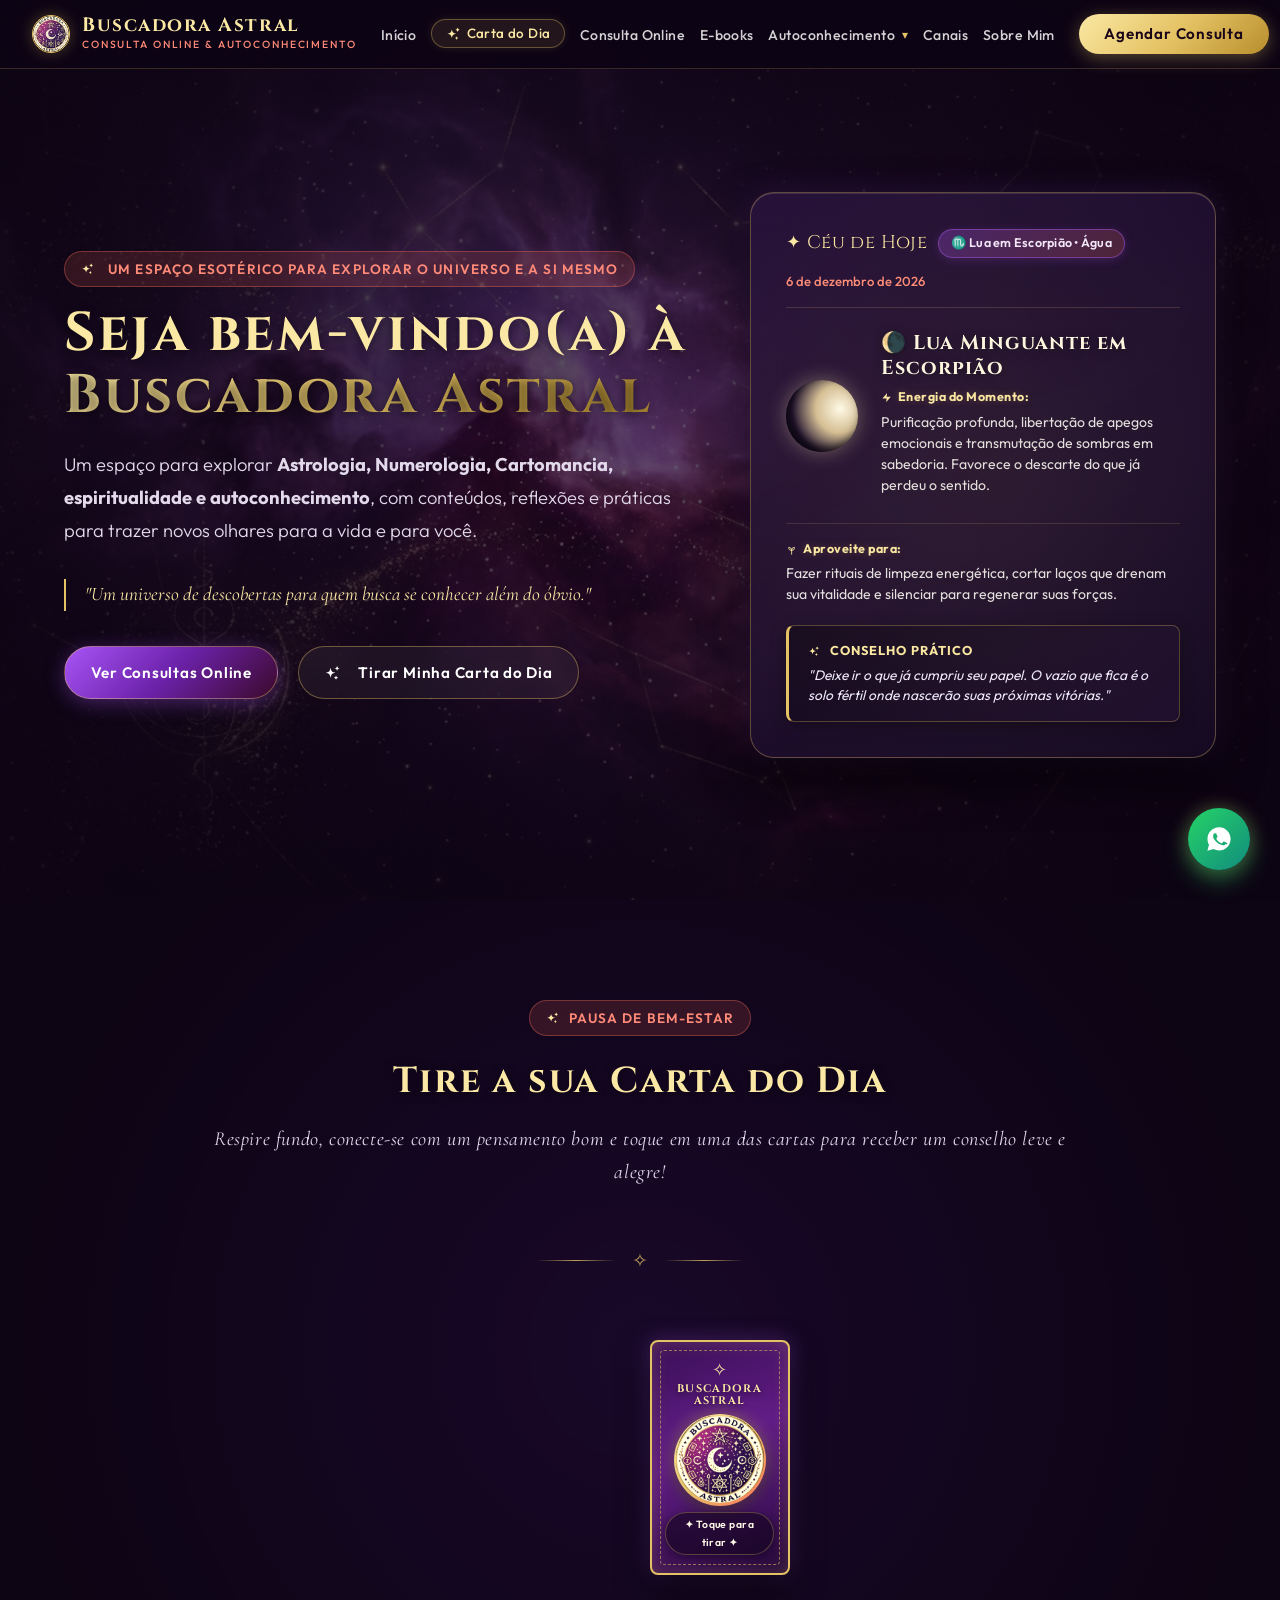
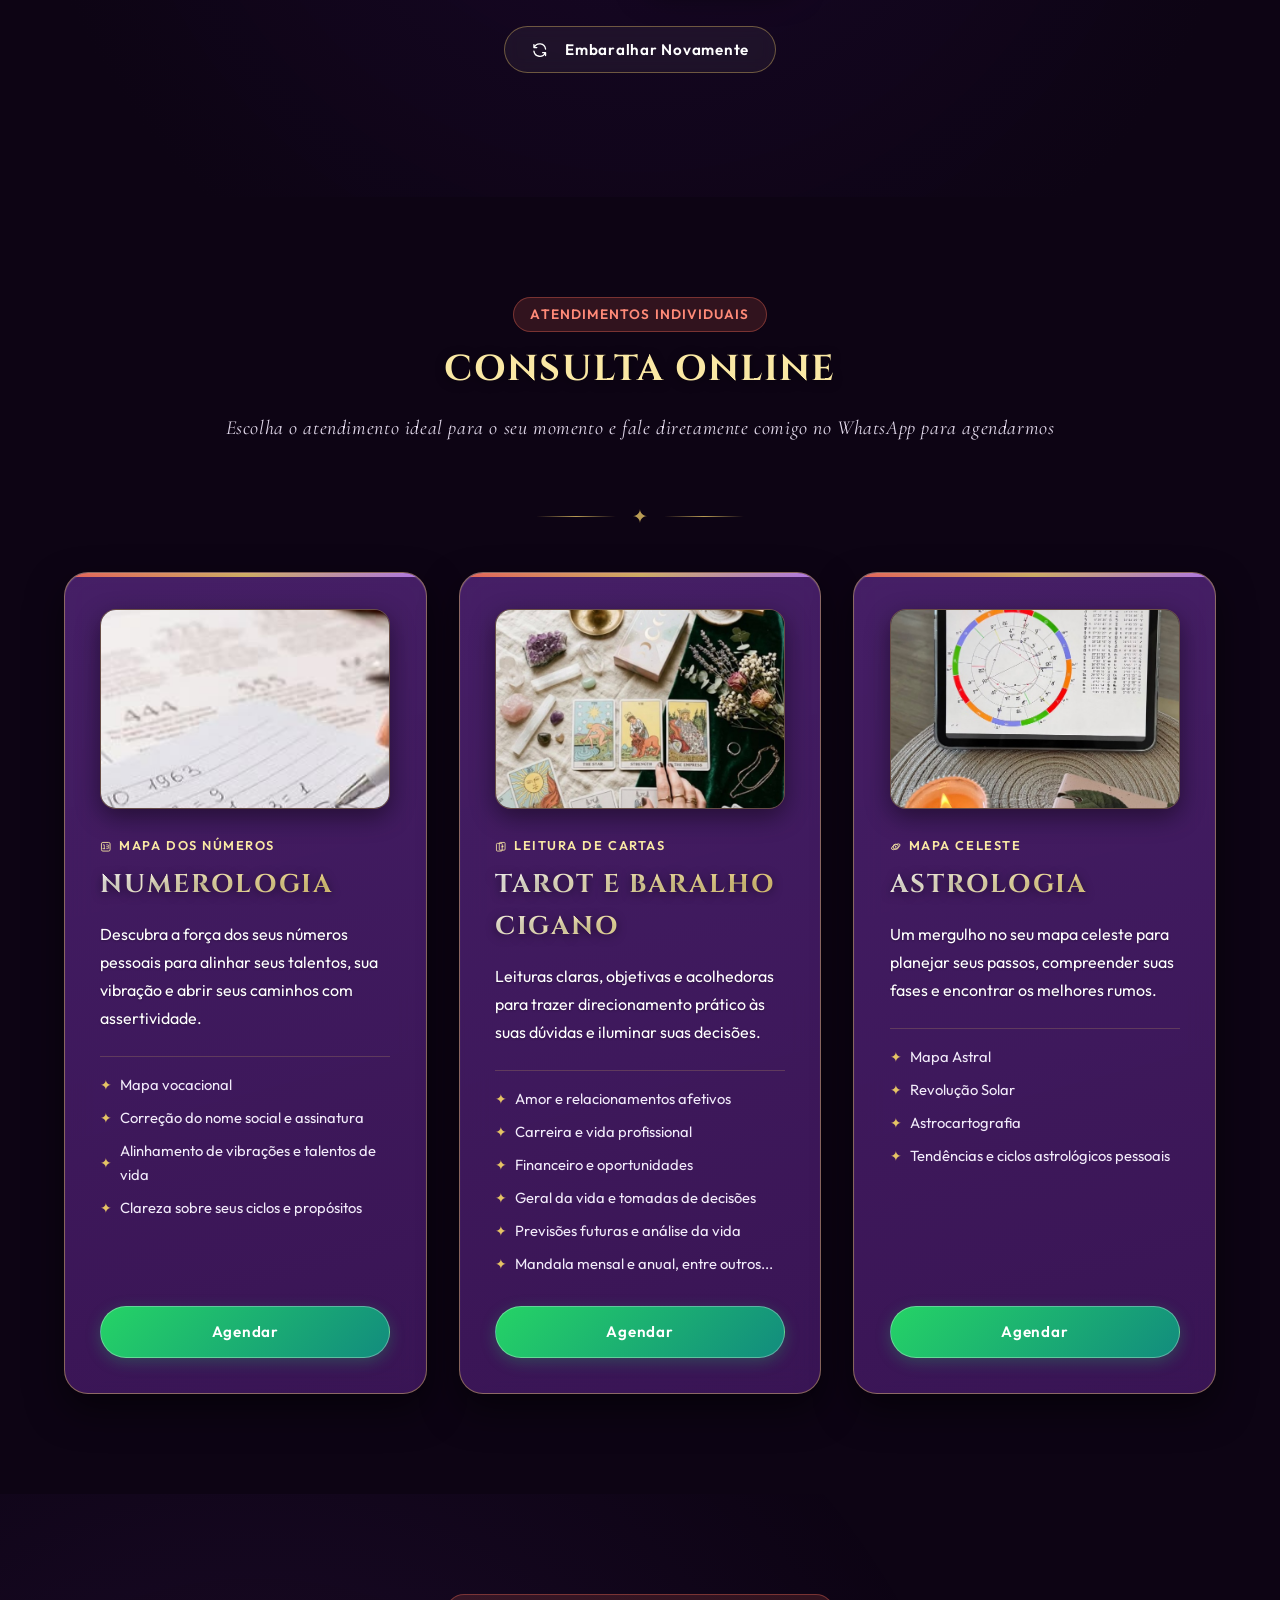
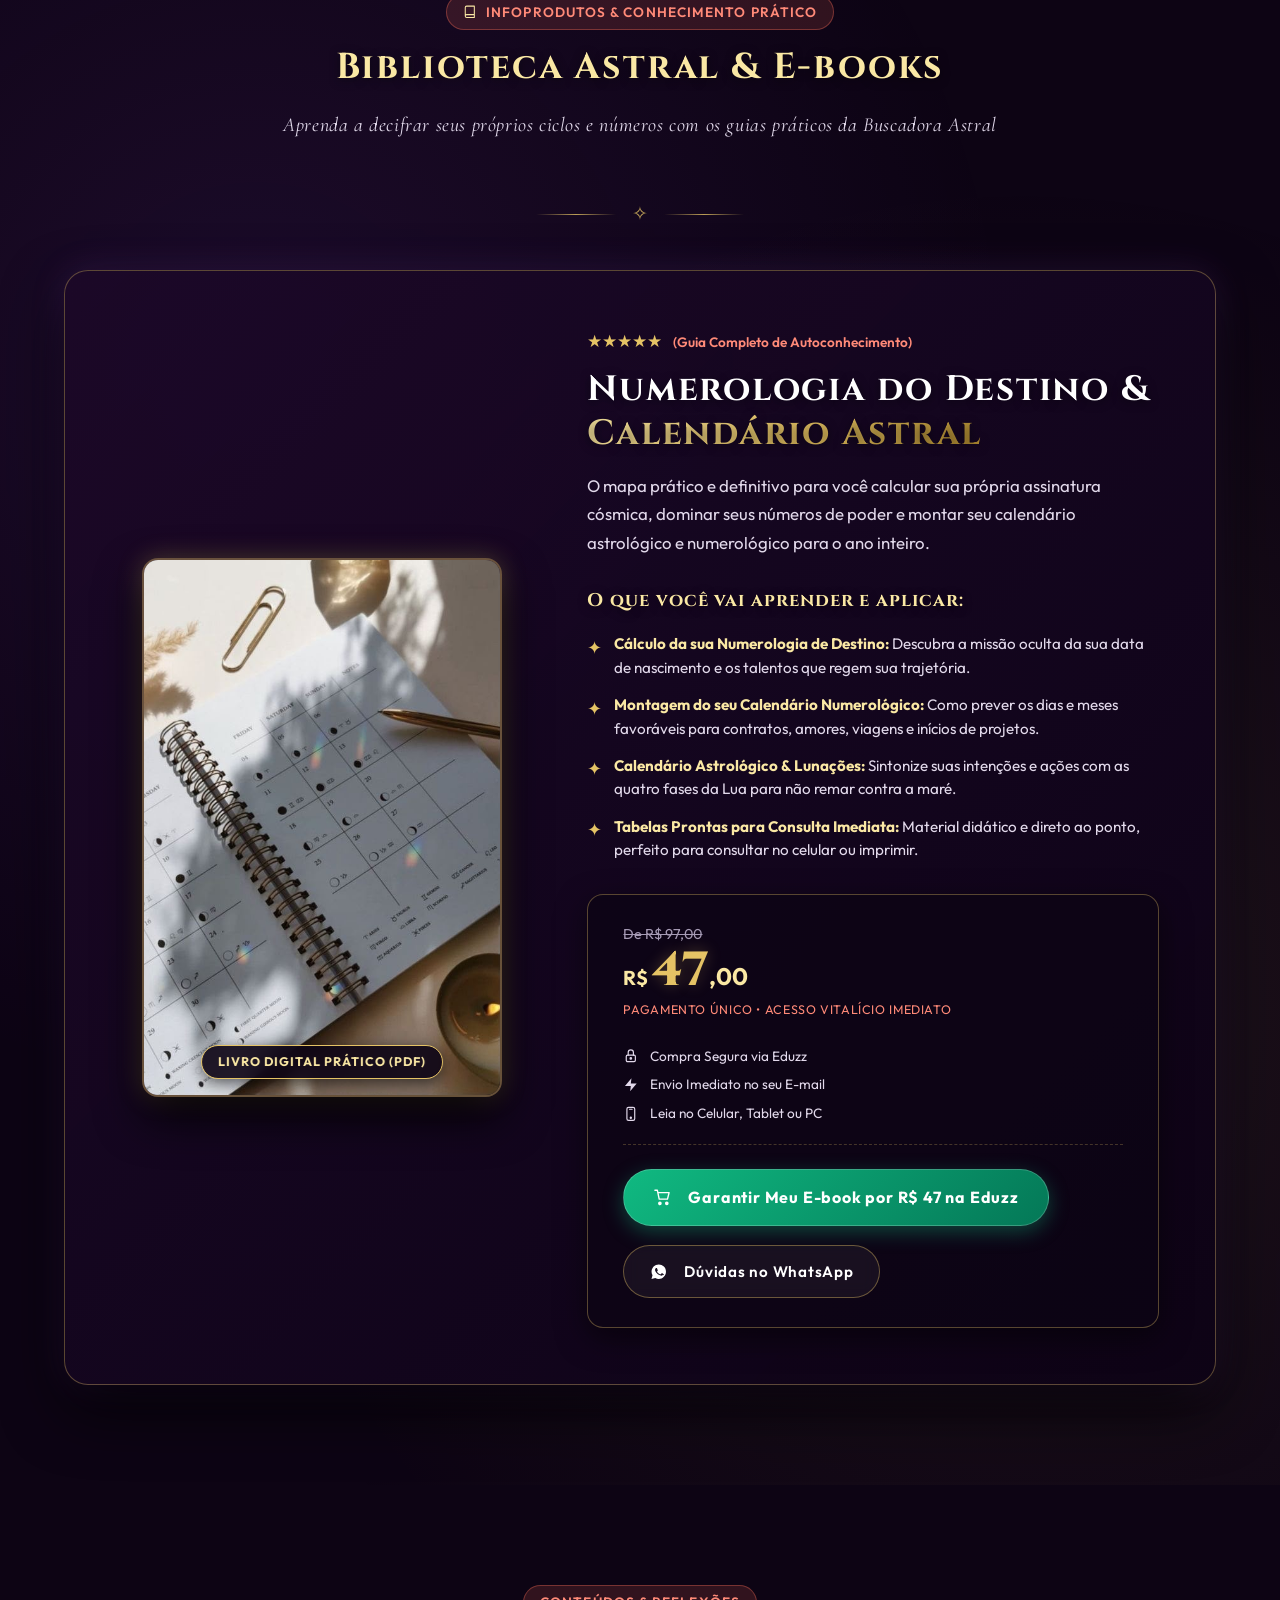
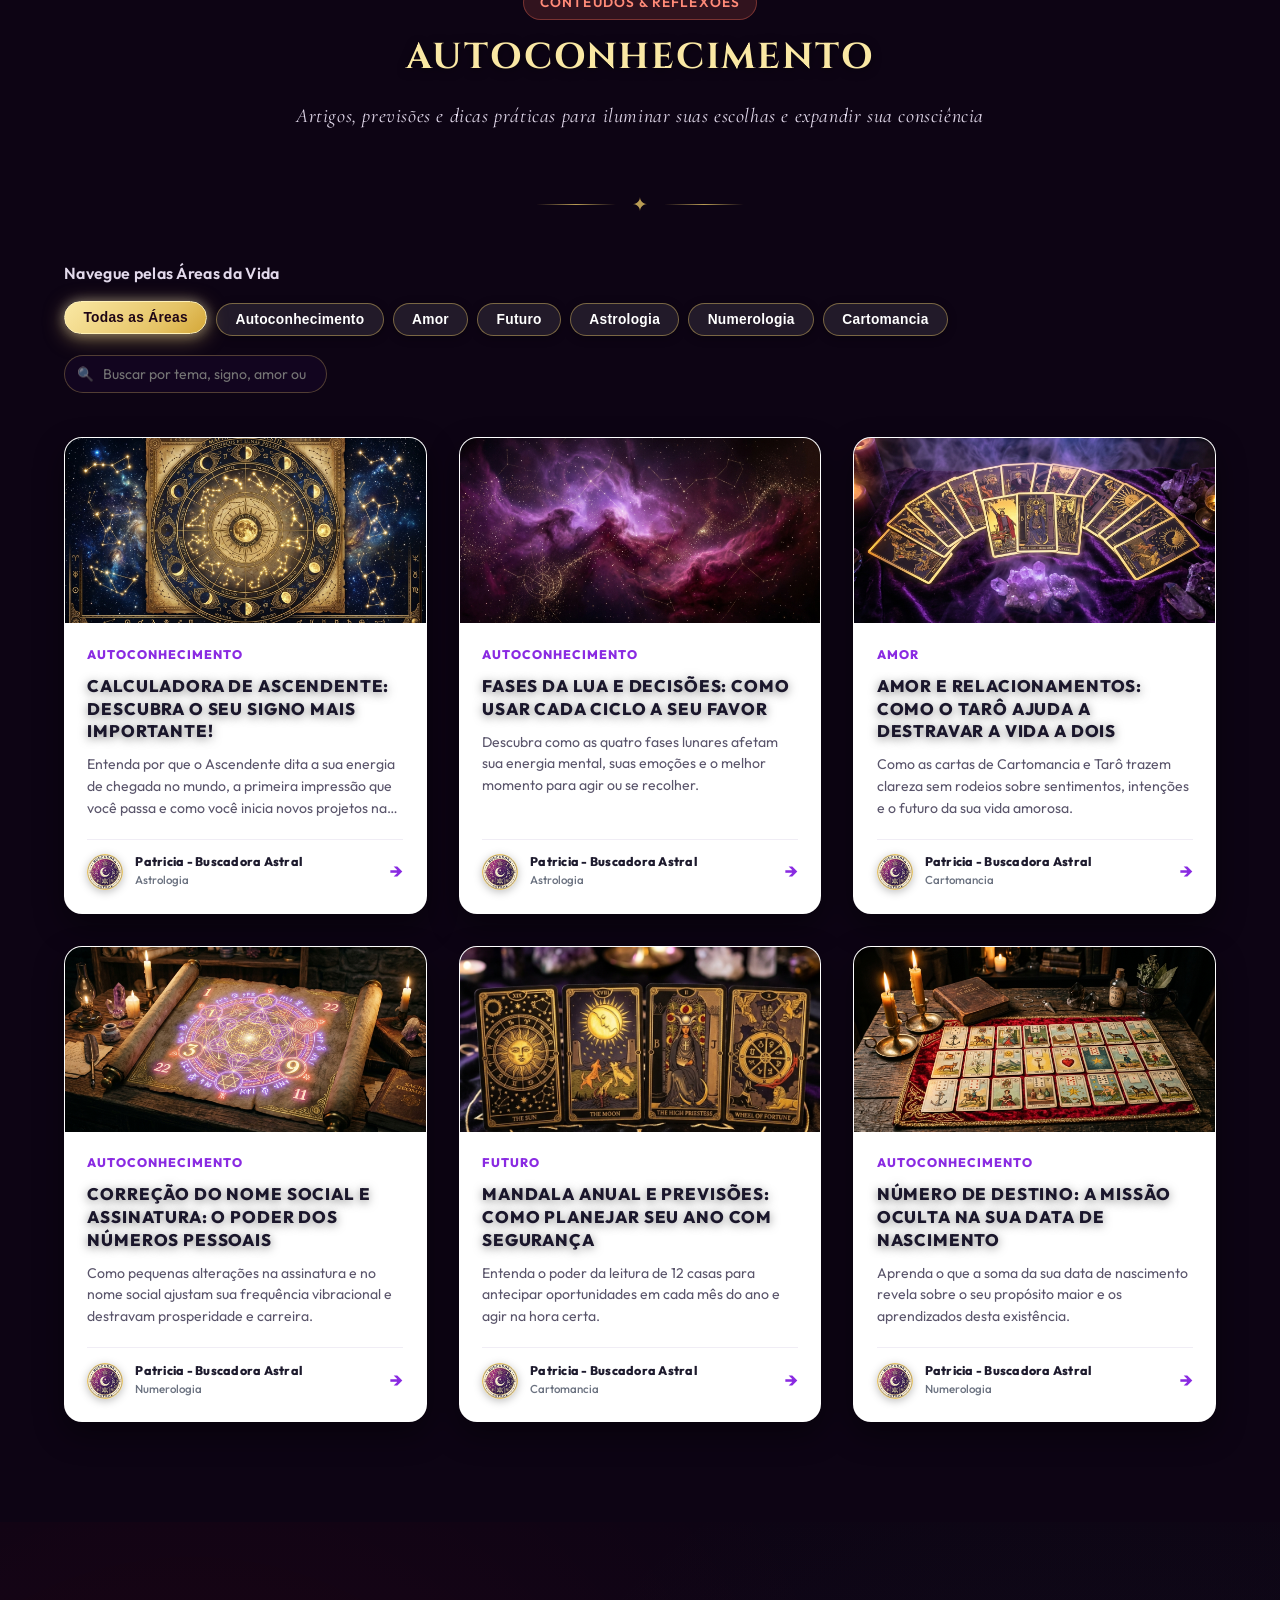
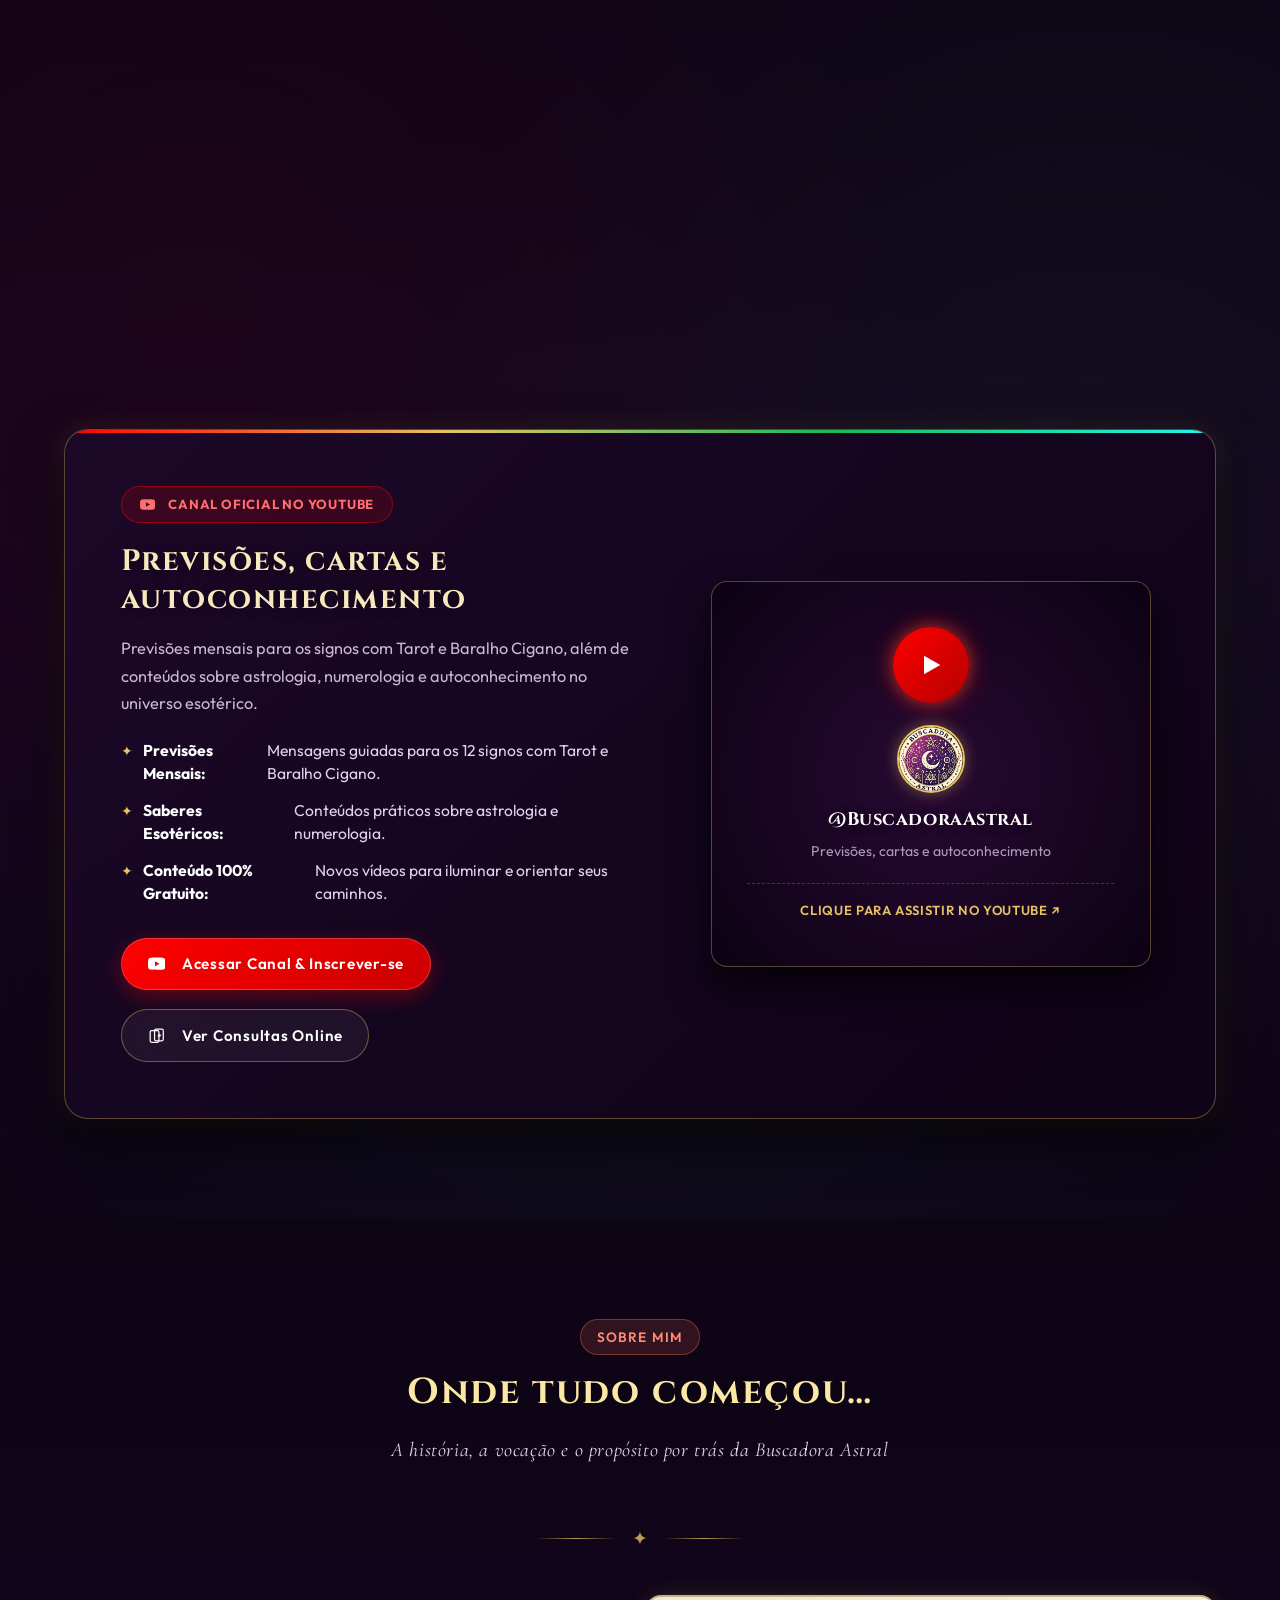
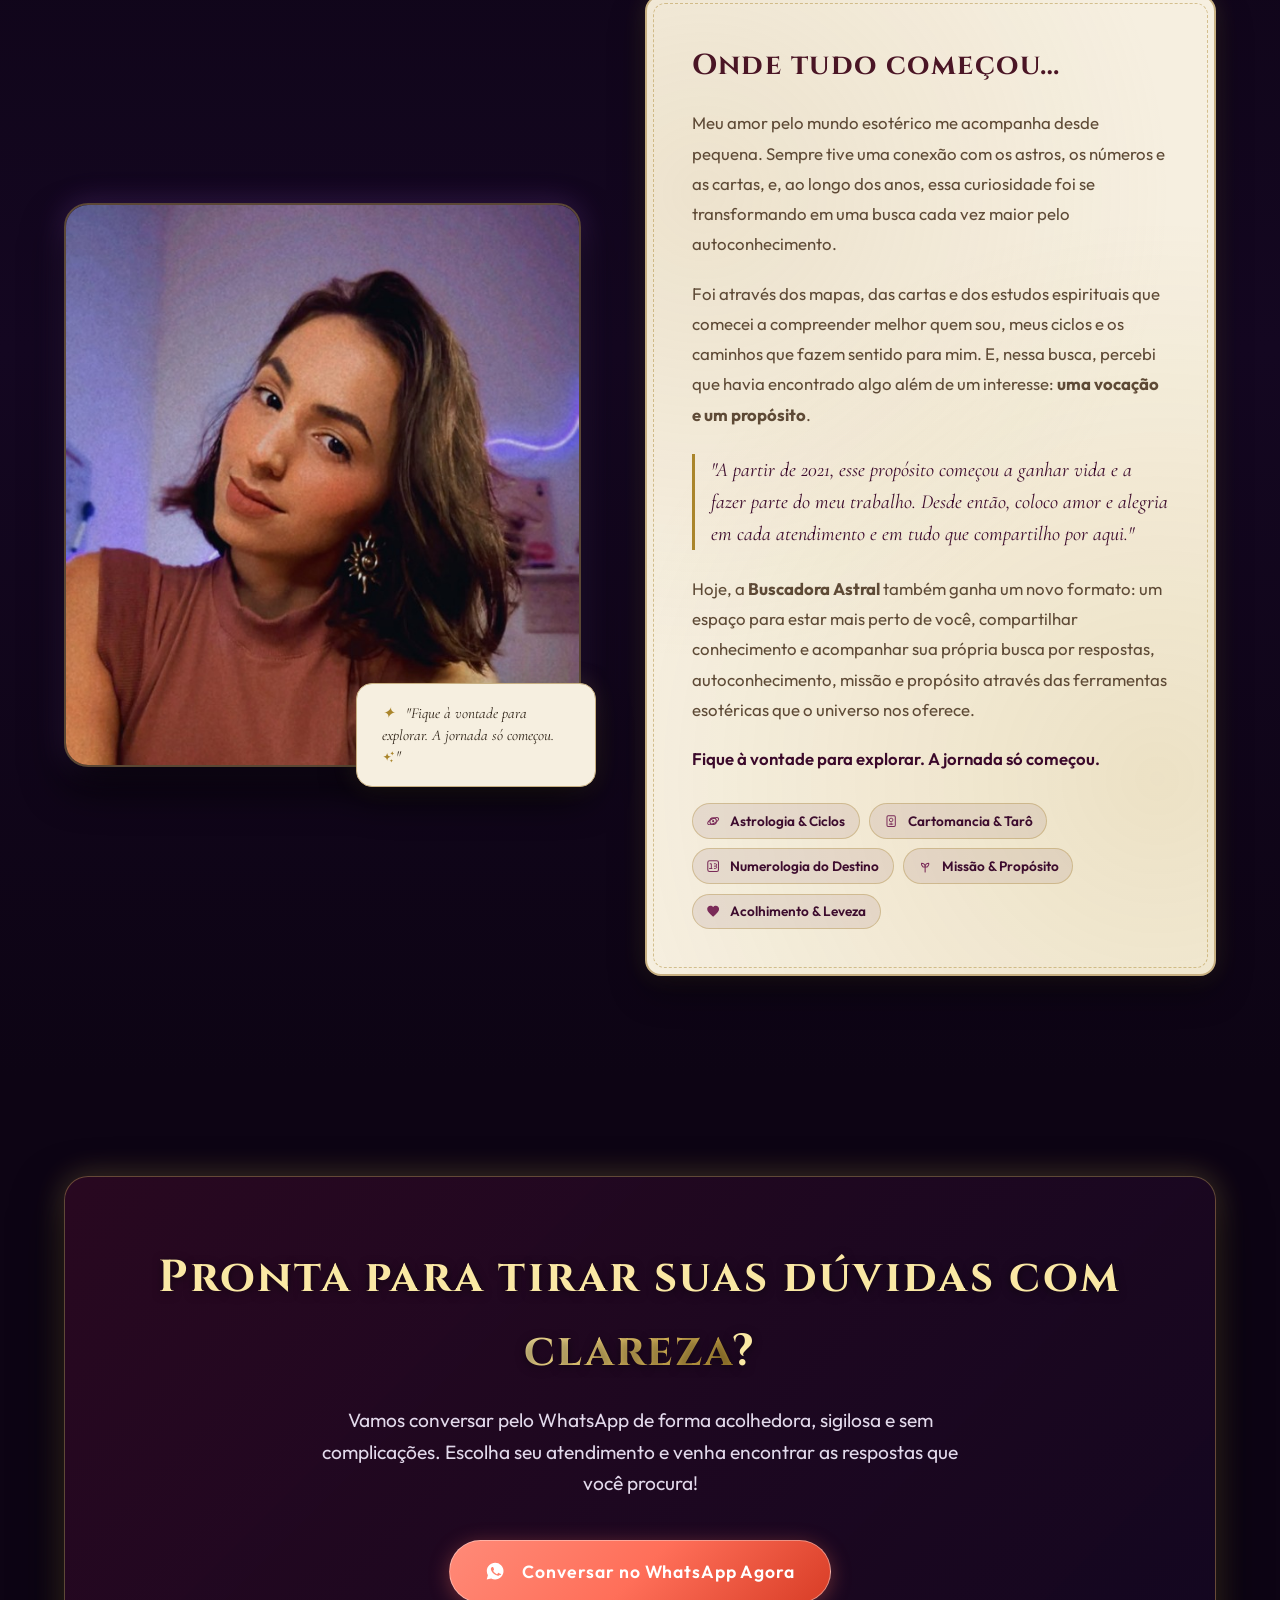
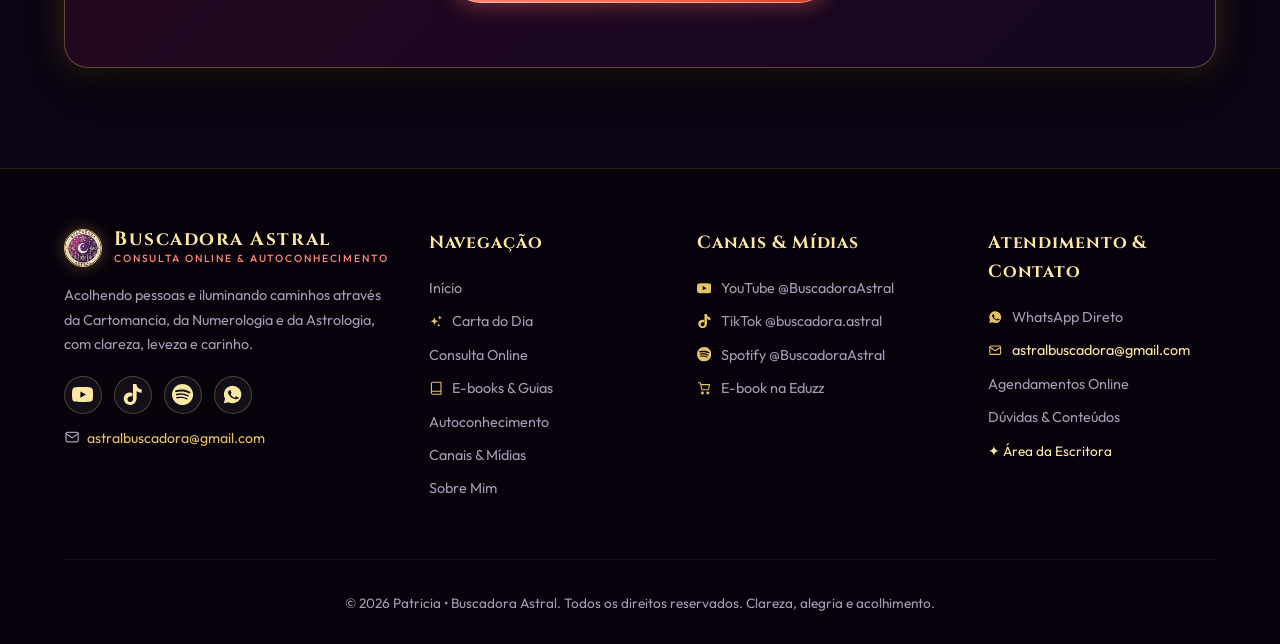
==== commit 995d6bb4: "feat: atualiza descricoes dos canais YouTube, Spotify e TikTok" ====
--- a/index.html
+++ b/index.html
@@ -572,21 +572,21 @@
                 <div class="media-platform-badge badge-yt">
                   <svg class="icon-svg" style="margin-right: 0.3rem;"><use href="#icon-youtube"></use></svg> Canal Oficial no YouTube
                 </div>
-                <h3>Tiragens de Tarô & Previsões dos Signos</h3>
+                <h3>Previsões, cartas e autoconhecimento</h3>
                 <p>
-                  No canal <strong>@BuscadoraAstral</strong> você encontra tiragens intuitivas semanais, orientações para os 12 signos do zodíaco, previsões para as quatro fases da lua e reflexões para o seu despertar espiritual.
+                  Previsões mensais para os signos com Tarot e Baralho Cigano, além de conteúdos sobre astrologia, numerologia e autoconhecimento no universo esotérico.
                 </p>
                 <ul class="media-features-list">
-                  <li><span>✦</span> <strong>Tiragens Semanais:</strong> Mensagens guiadas para amor, trabalho e finanças.</li>
-                  <li><span>✦</span> <strong>Previsões do Céu:</strong> Entenda a energia das luas novas, cheias e eclipses.</li>
-                  <li><span>✦</span> <strong>Conteúdo 100% Gratuito:</strong> Novos vídeos toda semana para iluminar seus dias.</li>
+                  <li><span>✦</span> <strong>Previsões Mensais:</strong> Mensagens guiadas para os 12 signos com Tarot e Baralho Cigano.</li>
+                  <li><span>✦</span> <strong>Saberes Esotéricos:</strong> Conteúdos práticos sobre astrologia e numerologia.</li>
+                  <li><span>✦</span> <strong>Conteúdo 100% Gratuito:</strong> Novos vídeos para iluminar e orientar seus caminhos.</li>
                 </ul>
                 <div class="media-actions">
                   <a href="https://www.youtube.com/@BuscadoraAstral" target="_blank" rel="noopener noreferrer" class="btn btn-youtube">
                     <svg class="icon-svg"><use href="#icon-youtube"></use></svg> Acessar Canal & Inscrever-se
                   </a>
                   <a href="#catalogo" class="btn btn-outline">
-                    <svg class="icon-svg"><use href="#icon-tarot"></use></svg> Ver Consultas Online
+                    <svg class="icon-svg"><use href="#icon-cards"></use></svg> Ver Consultas Online
                   </a>
                 </div>
               </div>
@@ -601,7 +601,7 @@
                     <img src="assets/logo_buscadora.jpg" alt="Logo Buscadora Astral" class="preview-avatar">
                     <div class="preview-text">
                       <h4>@BuscadoraAstral</h4>
-                      <p>Vídeos, tiragens e previsões semanais</p>
+                      <p>Previsões, cartas e autoconhecimento</p>
                     </div>
                   </div>
                   <span class="preview-click-hint">Clique para assistir no YouTube ↗</span>
@@ -617,14 +617,14 @@
                 <div class="media-platform-badge badge-sp">
                   <svg class="icon-svg" style="margin-right: 0.3rem;"><use href="#icon-spotify"></use></svg> Perfil & Playlists no Spotify
                 </div>
-                <h3>Músicas Sagradas & Frequências de Paz</h3>
+                <h3>Signos, músicas e conexão</h3>
                 <p>
-                  Músicas têm o poder de alterar nossa vibração instantaneamente. Seleciono e crio playlists com frequências sonoras terapêuticas, mantras sagrados e melodias envolventes para acompanhar suas meditações, leituras e momentos de descanso.
+                  Playlists musicais para cada signo, com músicas que combinam com a energia e as características de cada um, além de playlists de mantras e pontos de Orixás para momentos de meditação e conexão.
                 </p>
                 <ul class="media-features-list">
-                  <li><span>✦</span> <strong>Frequências Vibracionais:</strong> Solfeggio, sons da natureza e harmonia.</li>
-                  <li><span>✦</span> <strong>Trilhas para Rituais & Leitura:</strong> Concentração profunda e elevação de energia.</li>
-                  <li><span>✦</span> <strong>Paz & Relaxamento:</strong> Desacelere a mente após dias agitados.</li>
+                  <li><span>✦</span> <strong>Playlists dos Signos:</strong> Músicas que vibram na energia e essência de cada signo.</li>
+                  <li><span>✦</span> <strong>Mantras & Meditação:</strong> Frequências para acalmar a mente e elevar a vibração.</li>
+                  <li><span>✦</span> <strong>Pontos Sagrados:</strong> Pontos de Orixás para momentos de fé, força e conexão.</li>
                 </ul>
                 <div class="media-actions">
                   <a href="https://open.spotify.com/user/31qgppuoqwcsnlwxddd2i5maxgmy?si=hXJttdGvTJyCaPHKV1Mhbg&utm_source=copy-link" target="_blank" rel="noopener noreferrer" class="btn btn-spotify">
@@ -656,7 +656,7 @@
                     <img src="assets/logo_buscadora.jpg" alt="Logo Buscadora Astral" class="preview-avatar">
                     <div class="preview-text">
                       <h4>Buscadora Astral</h4>
-                      <p>Playlists místicas & meditações</p>
+                      <p>Signos, músicas e conexão</p>
                     </div>
                   </div>
                   <span class="preview-click-hint">Clique para ouvir no Spotify ↗</span>
@@ -672,21 +672,21 @@
                 <div class="media-platform-badge badge-tt">
                   <svg class="icon-svg" style="margin-right: 0.3rem;"><use href="#icon-tiktok"></use></svg> TikTok @buscadora.astral
                 </div>
-                <h3>Pílulas Diárias & Mensagens Express</h3>
+                <h3>Previsões, astrologia e bastidores</h3>
                 <p>
-                  No <strong>TikTok</strong> trago conteúdos rápidos, sinceros e dinâmicos: previsões instantâneas, conselhos das cartas, curiosidades sobre numerologia pessoal e sincronicidades do dia a dia.
+                  Previsões astrológicas, conteúdos rápidos sobre os signos, espiritualidade e um pouco dos bastidores da Buscadora Astral.
                 </p>
                 <ul class="media-features-list">
-                  <li><span>✦</span> <strong>Conselhos Rápidos:</strong> Mensagens diretas do oráculo para o momento.</li>
-                  <li><span>✦</span> <strong>Signos & Características:</strong> Humor, verdade e comportamento dos signos.</li>
-                  <li><span>✦</span> <strong>Interação Próxima:</strong> Respostas de dúvidas das consulentes em vídeo.</li>
+                  <li><span>✦</span> <strong>Previsões Rápidas:</strong> Leituras dinâmicas e sincronicidades do momento.</li>
+                  <li><span>✦</span> <strong>Signos & Astrologia:</strong> Curiosidades e comportamento de cada signo.</li>
+                  <li><span>✦</span> <strong>Bastidores:</strong> O dia a dia e a rotina da Buscadora Astral.</li>
                 </ul>
                 <div class="media-actions">
                   <a href="https://www.tiktok.com/@buscadora.astral?_r=1&_t=ZS-99cZCq4mDjx" target="_blank" rel="noopener noreferrer" class="btn btn-tiktok">
                     <svg class="icon-svg"><use href="#icon-tiktok"></use></svg> Seguir no TikTok @buscadora.astral
                   </a>
                   <a href="#catalogo" class="btn btn-outline">
-                    <svg class="icon-svg"><use href="#icon-tarot"></use></svg> Ver Consultas Online
+                    <svg class="icon-svg"><use href="#icon-cards"></use></svg> Ver Consultas Online
                   </a>
                 </div>
               </div>
@@ -702,7 +702,7 @@
                     <img src="assets/logo_buscadora.jpg" alt="Logo Buscadora Astral" class="preview-avatar">
                     <div class="preview-text">
                       <h4>@buscadora.astral</h4>
-                      <p>Previsões rápidas & espiritualidade leve</p>
+                      <p>Previsões, astrologia e bastidores</p>
                     </div>
                   </div>
                   <div class="tt-metrics-pill">
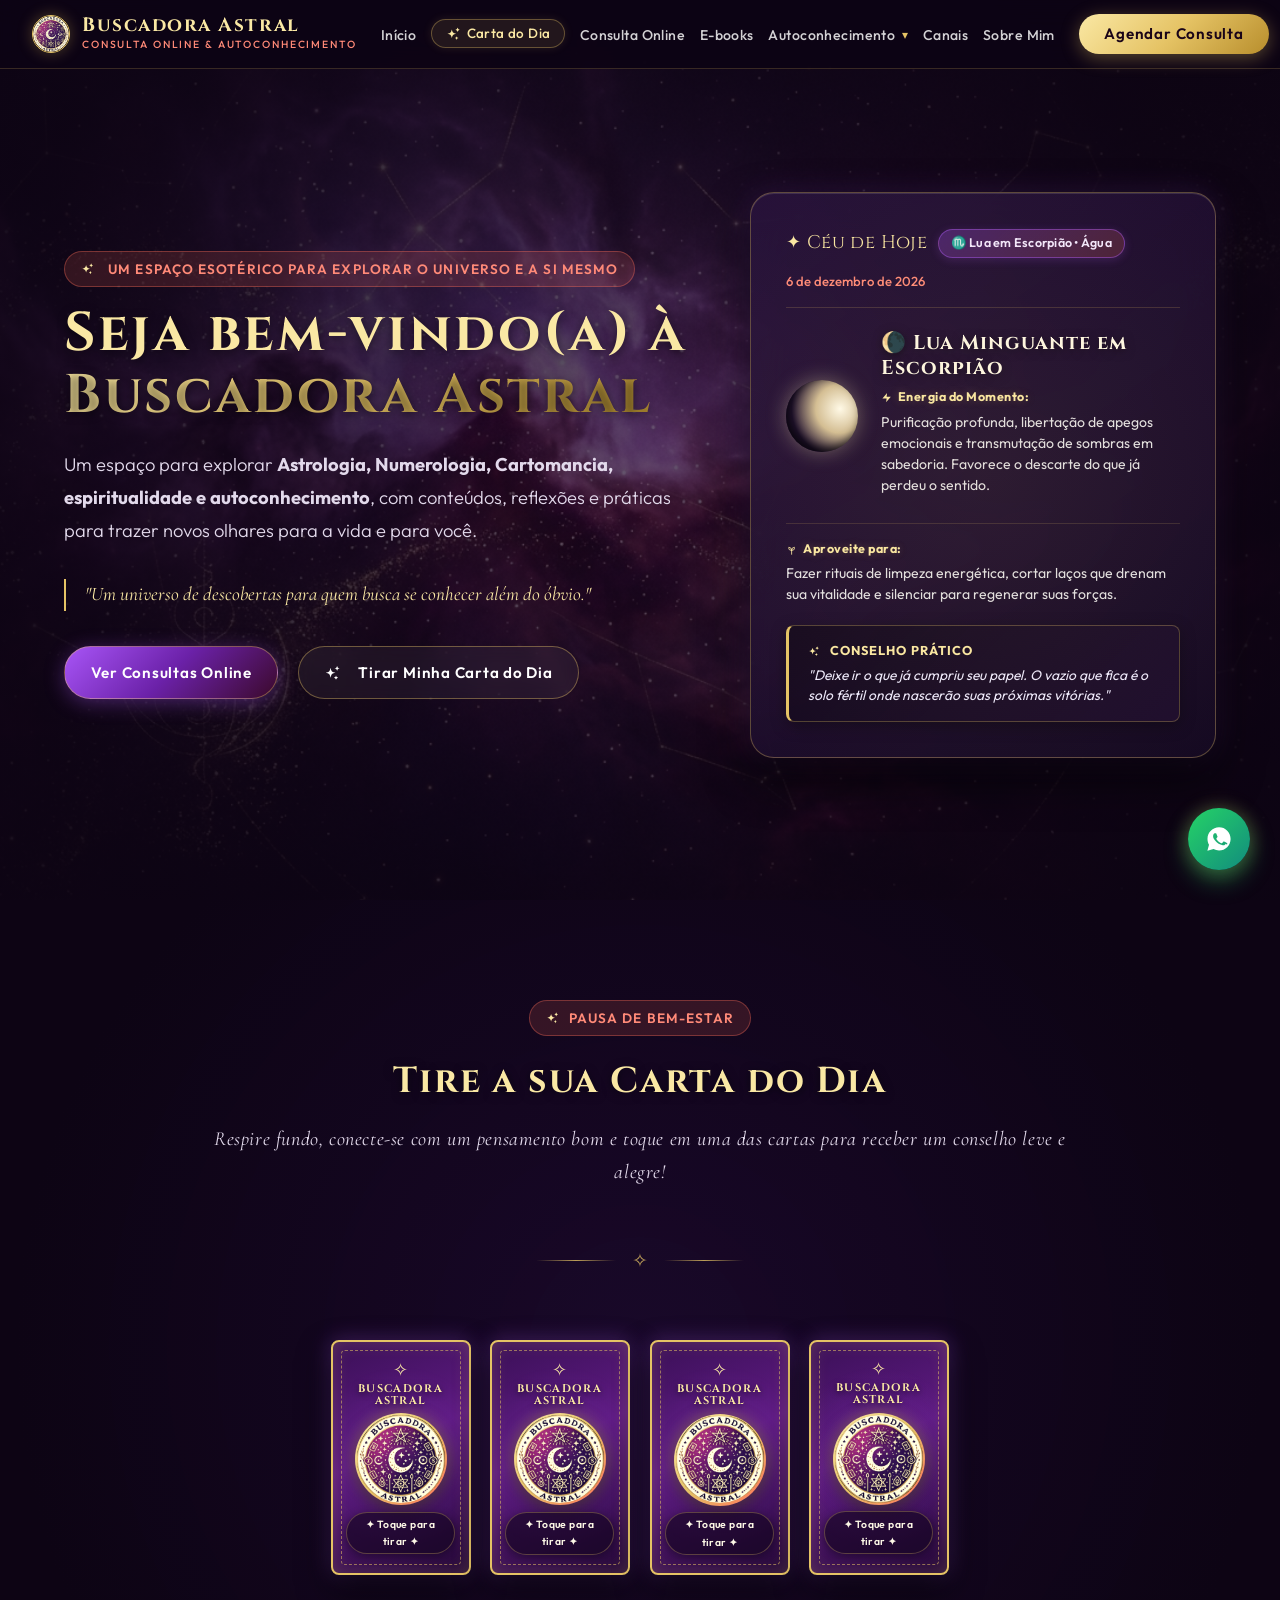
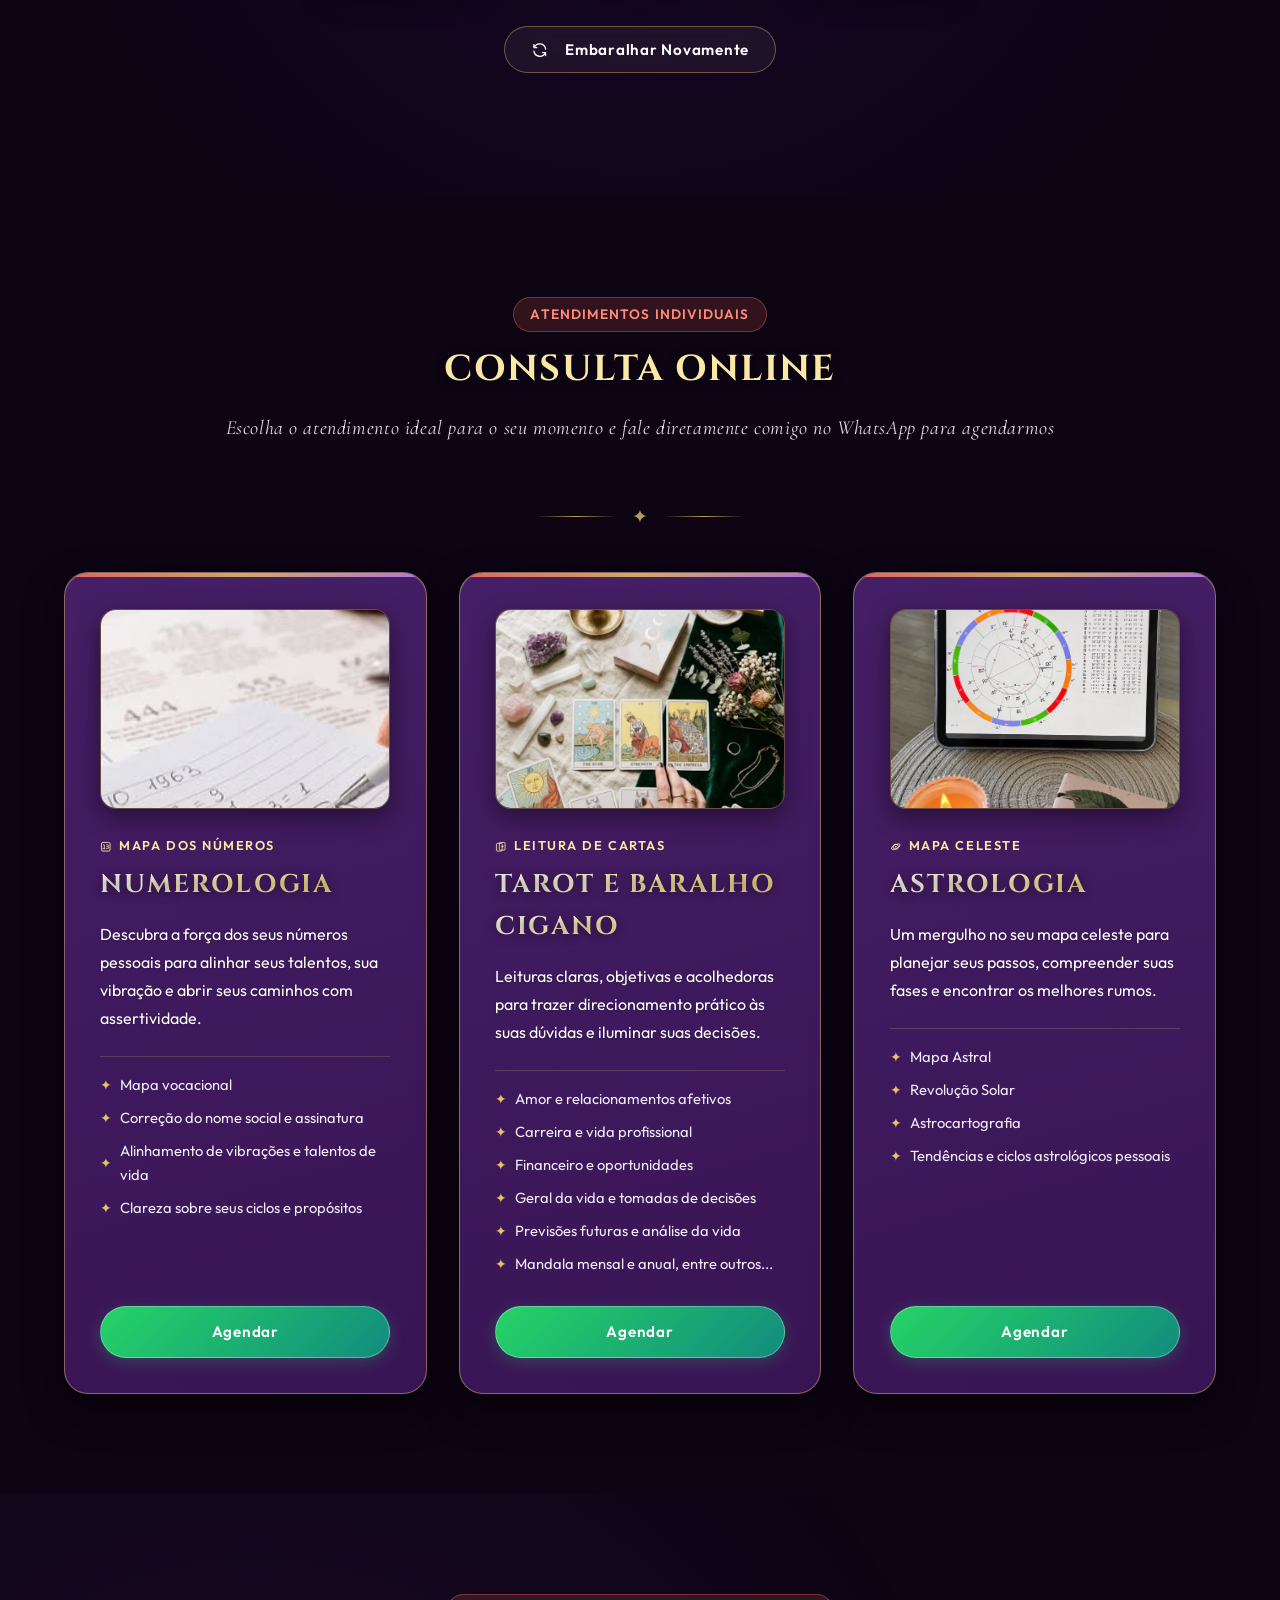
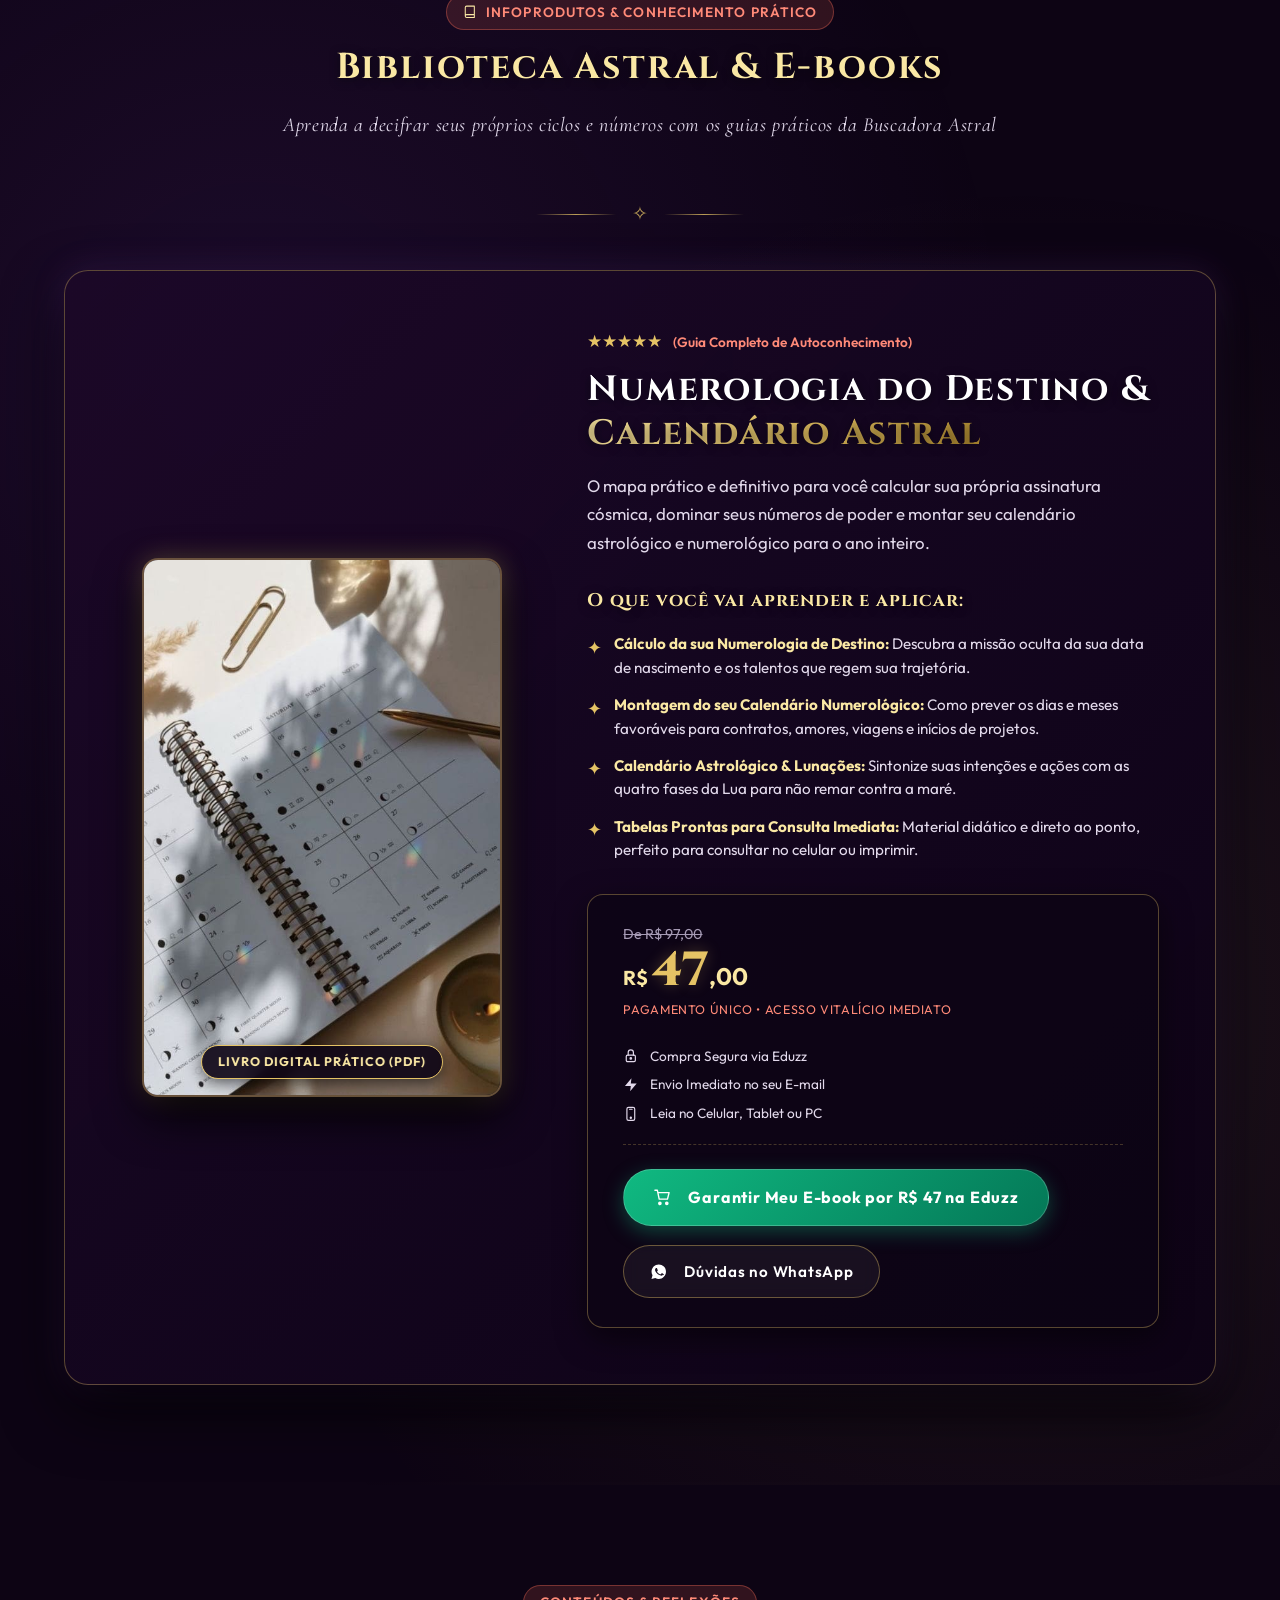
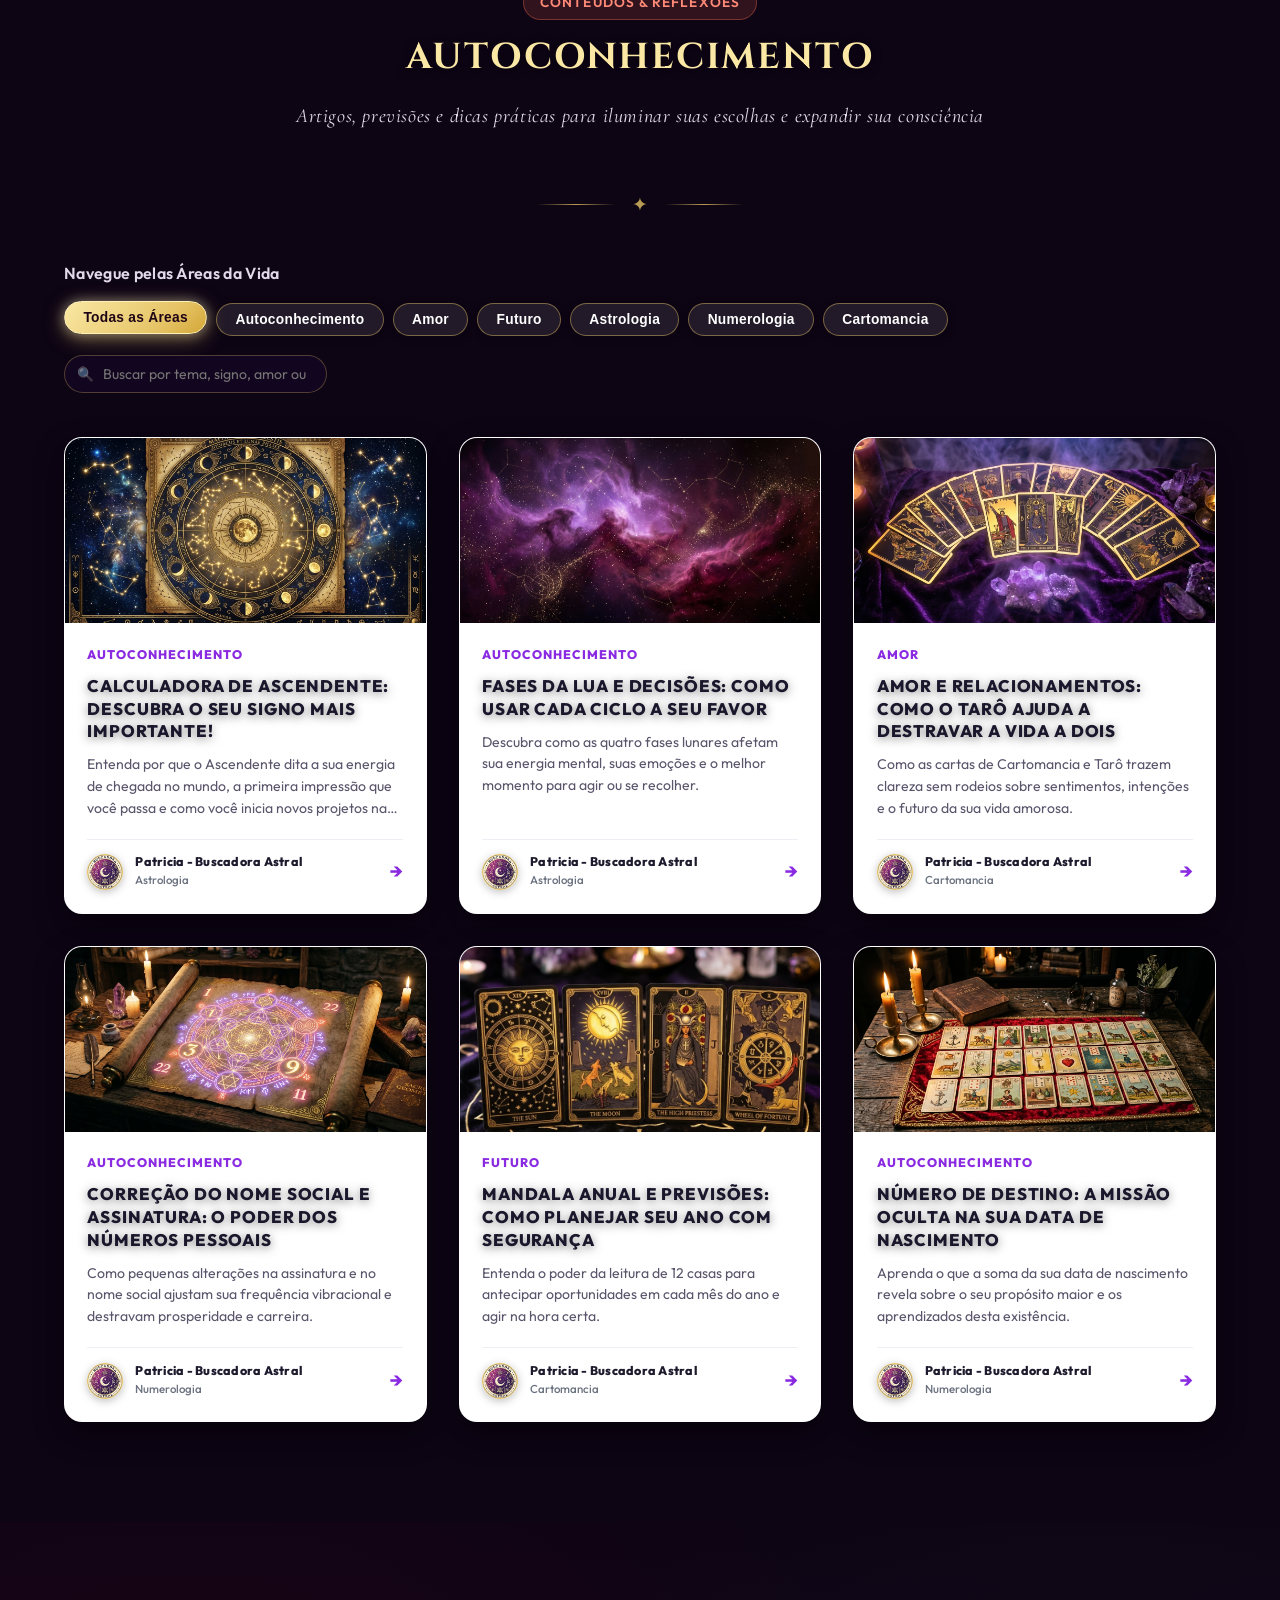
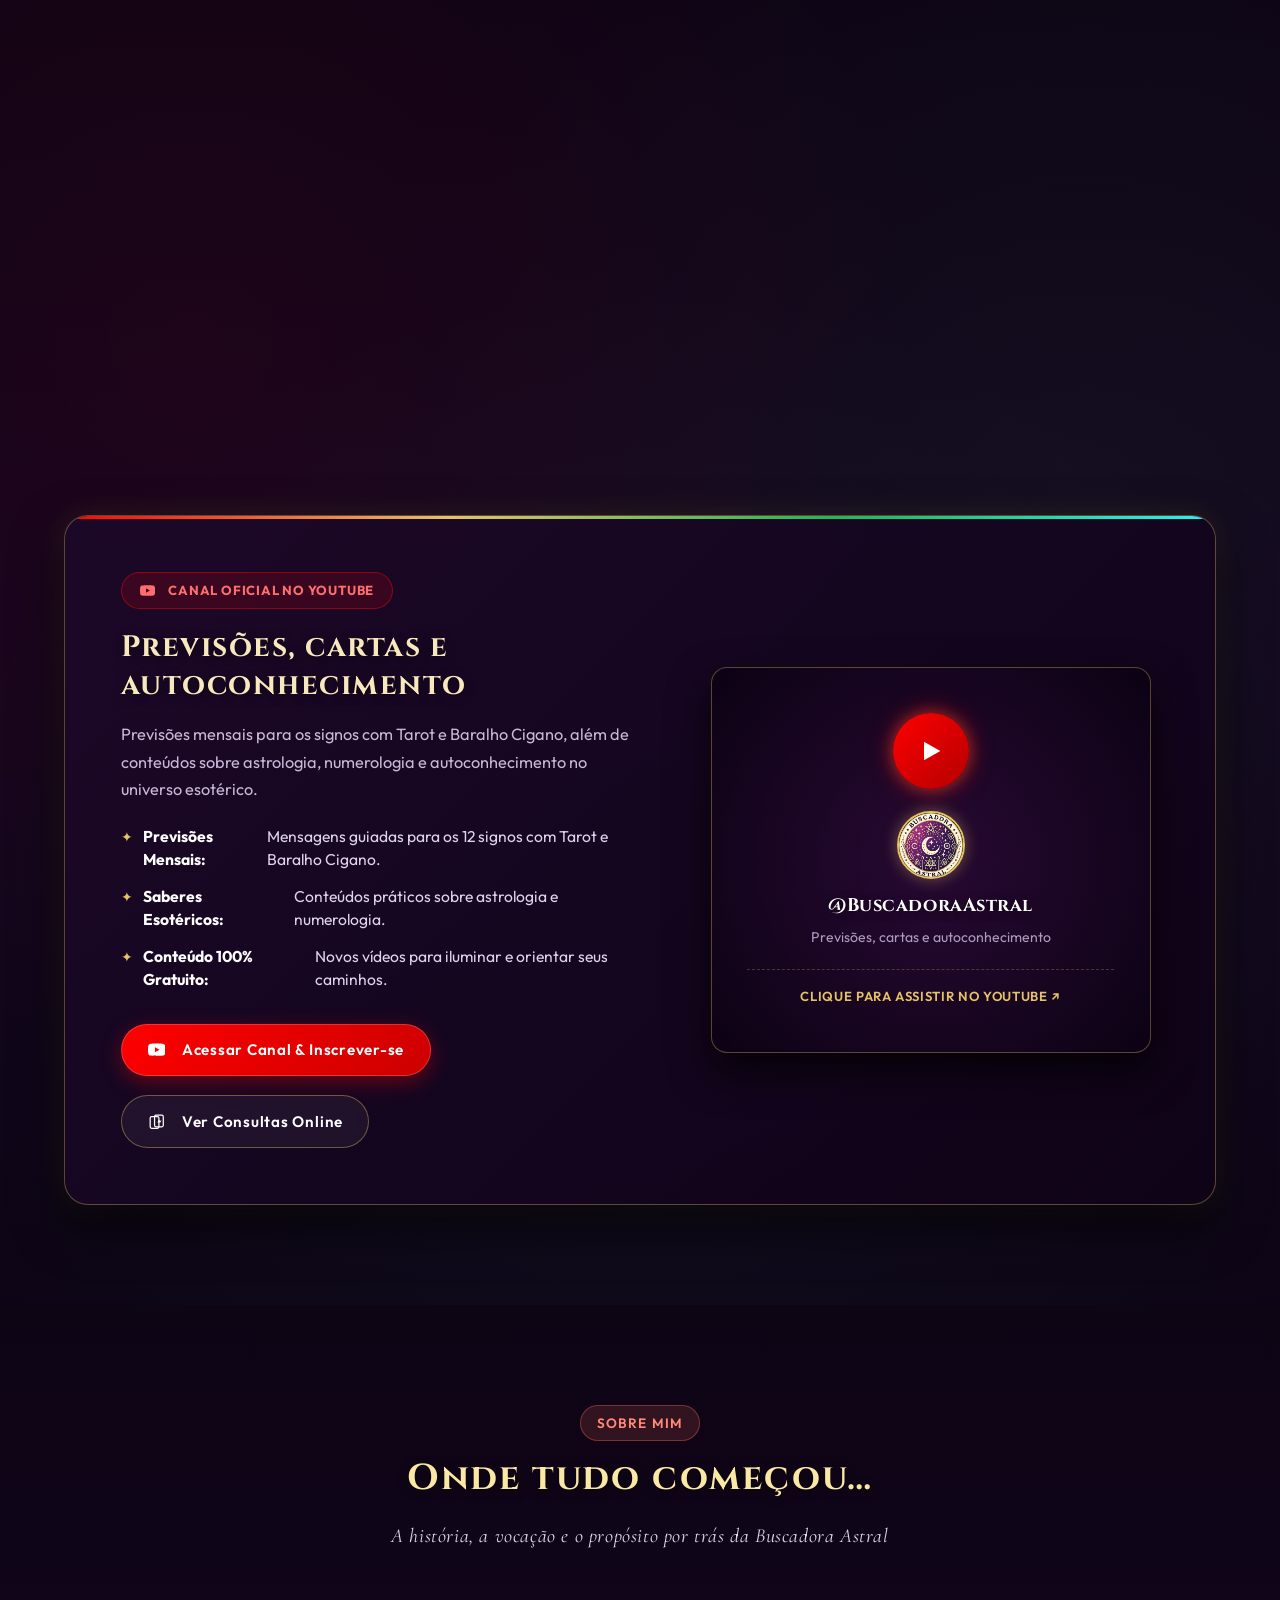
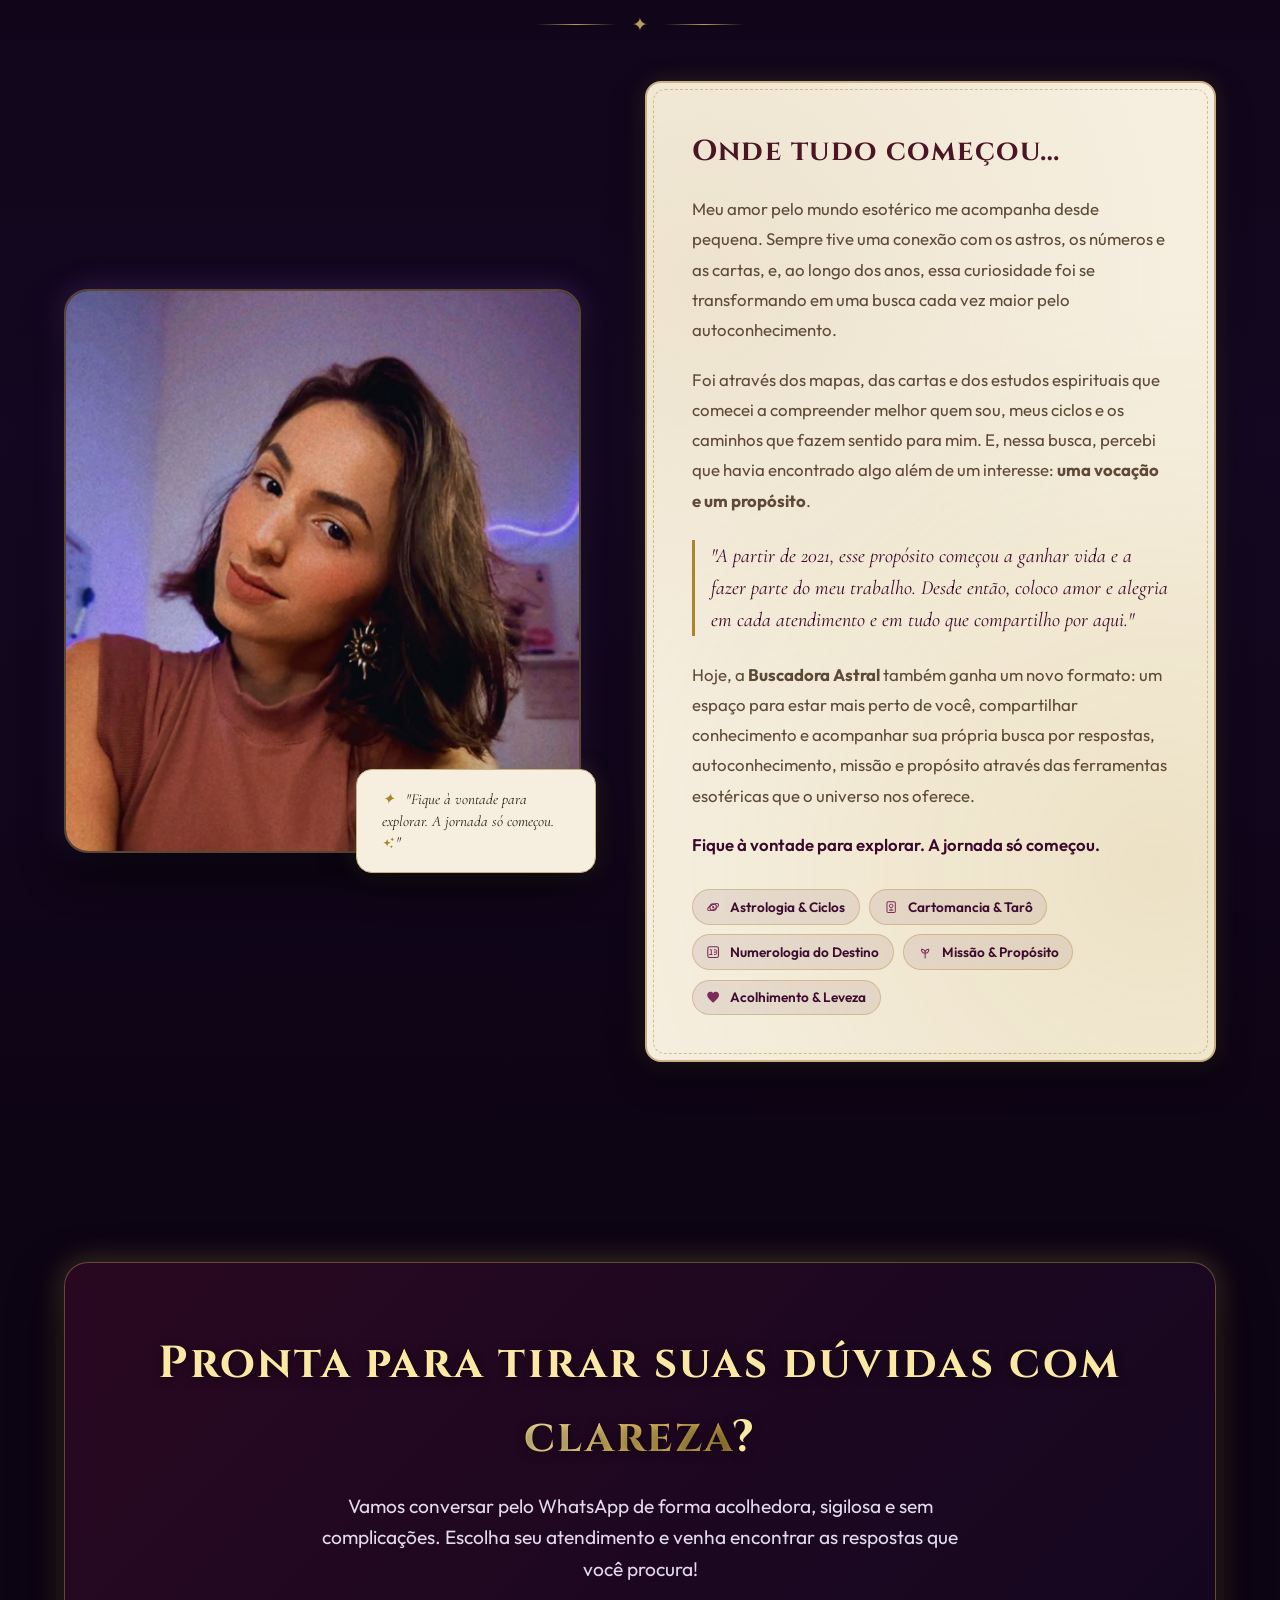
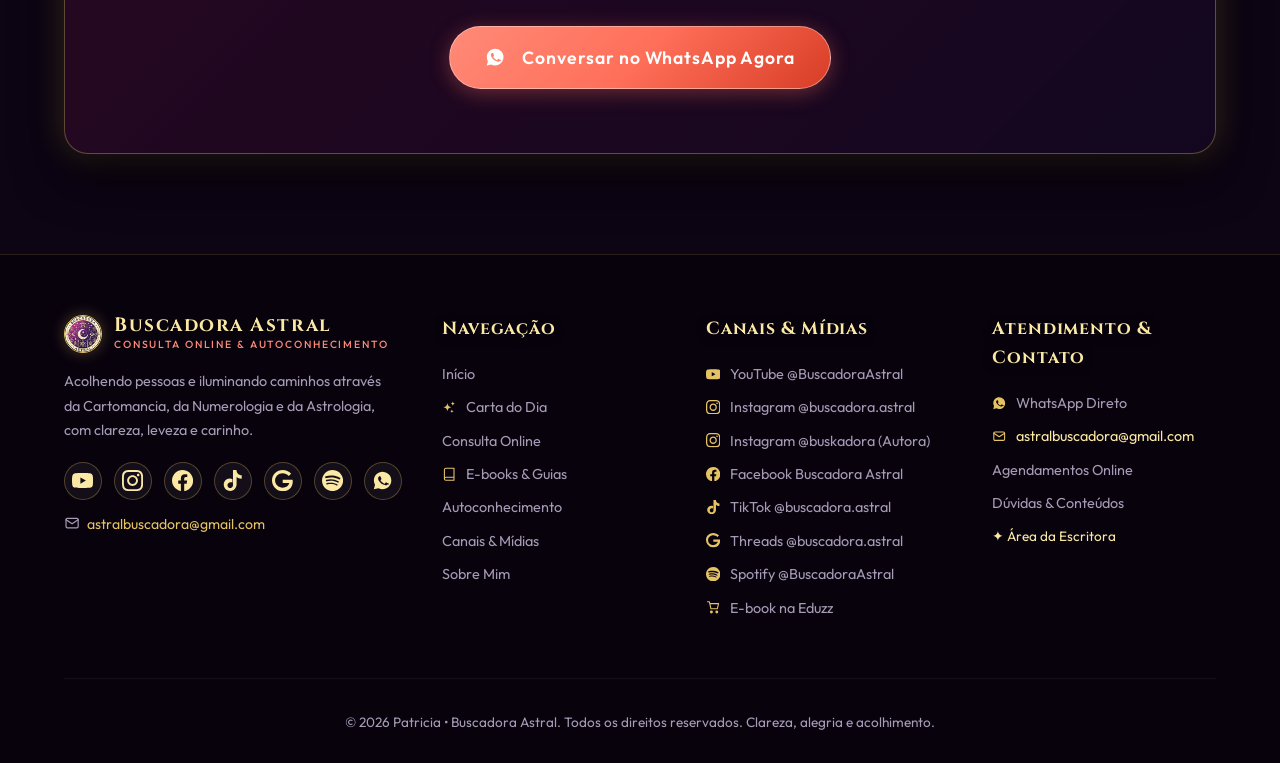
==== commit 4d15143d: "feat: adiciona abas e links oficiais para Instagram, Buskadora, Facebook e Threads" ====
--- a/index.html
+++ b/index.html
@@ -93,6 +93,21 @@
       <!-- WhatsApp -->
       <symbol id="icon-whatsapp" viewBox="0 0 24 24">
         <path fill="currentColor" d="M12.04 2c-5.46 0-9.91 4.45-9.91 9.91 0 1.75.46 3.45 1.32 4.95L2.05 22l5.25-1.38c1.45.79 3.08 1.21 4.74 1.21 5.46 0 9.91-4.45 9.91-9.91 0-2.65-1.03-5.14-2.9-7.01A9.82 9.82 0 0 0 12.04 2zm5.79 14.07c-.24.68-1.2 1.25-1.84 1.32-.49.06-1.12.1-3.27-.79-2.75-1.14-4.52-3.95-4.66-4.14-.14-.18-1.12-1.49-1.12-2.84 0-1.36.71-2.02.96-2.3.25-.28.55-.35.73-.35.19 0 .37 0 .53.01.17.01.4.07.61.57.24.58.82 2 .89 2.15.07.15.12.33.02.53-.1.2-.15.33-.3.51-.15.18-.32.4-.46.54-.15.15-.31.32-.13.63.18.31.8 1.32 1.72 2.14 1.18 1.05 2.17 1.38 2.48 1.53.31.15.49.13.67-.08.18-.21.78-.91.99-1.22.21-.31.42-.26.7-.16.28.1 1.78.84 2.09.99.31.15.51.23.59.35.08.13.08.76-.16 1.44z"/>
+      </symbol>
+
+      <!-- Instagram -->
+      <symbol id="icon-instagram" viewBox="0 0 24 24">
+        <path fill="currentColor" d="M12 2.163c3.204 0 3.584.012 4.85.07 3.252.148 4.771 1.691 4.919 4.919.058 1.265.069 1.645.069 4.849 0 3.205-.012 3.584-.069 4.849-.149 3.225-1.664 4.771-4.919 4.919-1.266.058-1.644.07-4.85.07-3.204 0-3.584-.012-4.849-.07-3.26-.149-4.771-1.699-4.919-4.92-.058-1.265-.07-1.644-.07-4.849 0-3.204.013-3.583.07-4.849.149-3.227 1.664-4.771 4.919-4.919 1.266-.057 1.645-.069 4.849-.069zm0-2.163c-3.259 0-3.667.014-4.947.072-4.358.2-6.78 2.618-6.98 6.98-.059 1.281-.073 1.689-.073 4.948 0 3.259.014 3.668.072 4.948.2 4.358 2.618 6.78 6.98 6.98 1.281.058 1.689.072 4.948.072 3.259 0 3.668-.014 4.948-.072 4.354-.2 6.782-2.618 6.979-6.98.059-1.28.073-1.689.073-4.948 0-3.259-.014-3.667-.072-4.947-.196-4.354-2.617-6.78-6.979-6.98-1.281-.059-1.69-.073-4.949-.073zm0 5.838c-3.403 0-6.162 2.759-6.162 6.162s2.759 6.163 6.162 6.163 6.162-2.759 6.162-6.163c0-3.403-2.759-6.162-6.162-6.162zm0 10.162c-2.209 0-4-1.79-4-4 0-2.209 1.791-4 4-4s4 1.791 4 4c0 2.21-1.791 4-4 4zm6.406-11.845c-.796 0-1.441.645-1.441 1.44s.645 1.44 1.441 1.44c.795 0 1.439-.645 1.439-1.44s-.644-1.44-1.439-1.44z"/>
+      </symbol>
+
+      <!-- Threads -->
+      <symbol id="icon-threads" viewBox="0 0 24 24">
+        <path fill="currentColor" d="M12.186 24h-.007C5.463 24 0 18.537 0 11.814 0 5.094 5.46.004 12.18.004c3.673 0 7.07 1.517 9.537 4.168l-2.693 2.64c-1.805-1.93-4.283-3.088-6.844-3.088-4.78 0-8.665 3.658-8.665 8.16 0 4.502 3.885 8.16 8.665 8.16 3.69 0 6.64-2.128 7.49-5.328h-7.49v-3.72h11.23c.12.63.19 1.28.19 1.95 0 6.27-4.16 11.26-11.414 11.26z"/>
+      </symbol>
+
+      <!-- Facebook -->
+      <symbol id="icon-facebook" viewBox="0 0 24 24">
+        <path fill="currentColor" d="M24 12.073c0-6.627-5.373-12-12-12s-12 5.373-12 12c0 5.99 4.388 10.954 10.125 11.854v-8.385H7.078v-3.47h3.047V9.43c0-3.007 1.792-4.669 4.533-4.669 1.312 0 2.686.235 2.686.235v2.953H15.83c-1.491 0-1.956.925-1.956 1.874v2.25h3.328l-.532 3.47h-2.796v8.385C19.612 23.027 24 18.062 24 12.073z"/>
       </symbol>
 
       <!-- Carrinho de Compras / Loja -->
@@ -542,7 +557,7 @@
             ✦ Canais & Conteúdos Oficiais
           </div>
           <h2>Acompanhe a <span class="gold-text">Buscadora Astral</span></h2>
-          <p class="section-subtitle">Tiragens completas, reflexões no TikTok e frequências musicais no Spotify</p>
+          <p class="section-subtitle">Tiragens no YouTube, novidades no Instagram, reflexões no TikTok, comunidade no Facebook, diálogos no Threads e playlists no Spotify</p>
           <div class="mystic-divider"><span>✧</span></div>
 
           <!-- Navegação por Abas -->
@@ -551,13 +566,29 @@
               <span class="tab-icon yt-icon"><svg class="icon-svg"><use href="#icon-youtube"></use></svg></span>
               <span class="tab-label">YouTube</span>
             </button>
-            <button class="media-tab-btn" data-tab="spotify" id="tab-btn-spotify">
-              <span class="tab-icon sp-icon"><svg class="icon-svg"><use href="#icon-spotify"></use></svg></span>
-              <span class="tab-label">Spotify</span>
+            <button class="media-tab-btn" data-tab="instagram" id="tab-btn-instagram">
+              <span class="tab-icon ig-icon"><svg class="icon-svg"><use href="#icon-instagram"></use></svg></span>
+              <span class="tab-label">Instagram</span>
+            </button>
+            <button class="media-tab-btn" data-tab="buskadora" id="tab-btn-buskadora">
+              <span class="tab-icon ig-icon"><svg class="icon-svg"><use href="#icon-instagram"></use></svg></span>
+              <span class="tab-label">Bùskadora</span>
+            </button>
+            <button class="media-tab-btn" data-tab="facebook" id="tab-btn-facebook">
+              <span class="tab-icon fb-icon"><svg class="icon-svg"><use href="#icon-facebook"></use></svg></span>
+              <span class="tab-label">Facebook</span>
             </button>
             <button class="media-tab-btn" data-tab="tiktok" id="tab-btn-tiktok">
               <span class="tab-icon tt-icon"><svg class="icon-svg"><use href="#icon-tiktok"></use></svg></span>
               <span class="tab-label">TikTok</span>
+            </button>
+            <button class="media-tab-btn" data-tab="threads" id="tab-btn-threads">
+              <span class="tab-icon threads-icon"><svg class="icon-svg"><use href="#icon-threads"></use></svg></span>
+              <span class="tab-label">Threads</span>
+            </button>
+            <button class="media-tab-btn" data-tab="spotify" id="tab-btn-spotify">
+              <span class="tab-icon sp-icon"><svg class="icon-svg"><use href="#icon-spotify"></use></svg></span>
+              <span class="tab-label">Spotify</span>
             </button>
           </div>
         </div>
@@ -610,7 +641,264 @@
             </div>
           </div>
 
-          <!-- ABA 2: SPOTIFY -->
+          <!-- ABA 2: INSTAGRAM -->
+          <div class="media-tab-panel" id="tab-instagram">
+            <div class="media-panel-wrapper reveal-on-scroll">
+              <div class="media-panel-info">
+                <div class="media-platform-badge badge-ig">
+                  <svg class="icon-svg" style="margin-right: 0.3rem;"><use href="#icon-instagram"></use></svg> Instagram Oficial
+                </div>
+                <h3>Previsões para acompanhar sua jornada</h3>
+                <p>
+                  Previsões para o seu signo, mensagens do dia, energia da semana e do fim de semana, além de conteúdos para interagir com as cartas e receber seus recados. Um espaço para começar o dia, a semana e o mês com mais clareza, direção e consciência.
+                </p>
+                <ul class="media-features-list">
+                  <li><span>✦</span> <strong>Previsões dos Signos:</strong> Mensagens guiadas e direcionamentos para cada ciclo.</li>
+                  <li><span>✦</span> <strong>Energia da Semana:</strong> Orientações para o seu dia a dia e para o fim de semana.</li>
+                  <li><span>✦</span> <strong>Interação com as Cartas:</strong> Conteúdos dinâmicos para receber seus recados com clareza.</li>
+                </ul>
+                <div class="media-actions">
+                  <a href="https://www.instagram.com/buscadora.astral" target="_blank" rel="noopener noreferrer" class="btn btn-instagram">
+                    <svg class="icon-svg"><use href="#icon-instagram"></use></svg> Seguir @buscadora.astral
+                  </a>
+                  <a href="#catalogo" class="btn btn-outline">
+                    <svg class="icon-svg"><use href="#icon-cards"></use></svg> Ver Consultas Online
+                  </a>
+                </div>
+              </div>
+
+              <div class="media-panel-visual">
+                <a href="https://www.instagram.com/buscadora.astral" target="_blank" rel="noopener noreferrer" class="media-card-preview preview-instagram">
+                  <div class="preview-glow glow-ig"></div>
+                  <div class="ig-badge-pill">
+                    <svg class="icon-svg" style="width: 14px; height: 14px; margin-right: 0.25rem;"><use href="#icon-instagram"></use></svg>
+                    <span>@buscadora.astral</span>
+                  </div>
+                  <div class="preview-channel-info">
+                    <div class="ig-avatar-ring">
+                      <img src="assets/logo_buscadora.jpg" alt="Logo Buscadora Astral" class="preview-avatar">
+                    </div>
+                    <div class="preview-text">
+                      <h4>Buscadora Astral</h4>
+                      <p>Previsões para acompanhar sua jornada</p>
+                    </div>
+                  </div>
+                  <div class="ig-metrics-pill">
+                    <span><svg class="icon-svg" style="width: 13px; height: 13px; margin-right: 0.2rem;"><use href="#icon-sparkles"></use></svg> Previsões</span>
+                    <span><svg class="icon-svg" style="width: 13px; height: 13px; margin-right: 0.2rem;"><use href="#icon-heart"></use></svg> Mensagens</span>
+                    <span><svg class="icon-svg stroke" style="width: 13px; height: 13px; margin-right: 0.2rem;"><use href="#icon-comment"></use></svg> Cartas</span>
+                  </div>
+                  <span class="preview-click-hint">Clique para abrir o Instagram ↗</span>
+                </a>
+              </div>
+            </div>
+          </div>
+
+          <!-- ABA 3: BÙSKADORA -->
+          <div class="media-tab-panel" id="tab-buskadora">
+            <div class="media-panel-wrapper reveal-on-scroll">
+              <div class="media-panel-info">
+                <div class="media-platform-badge badge-ig">
+                  <svg class="icon-svg" style="margin-right: 0.3rem;"><use href="#icon-instagram"></use></svg> Instagram — Bùskadora
+                </div>
+                <h3>Astrologia, autoconhecimento e previsões</h3>
+                <p>
+                  Um espaço para compreender melhor a astrologia, os movimentos dos astros e como eles podem refletir nos diferentes momentos da vida. Conteúdos de autoconhecimento, previsões astrológicas e reflexões para acompanhar o céu com mais consciência.
+                </p>
+                <ul class="media-features-list">
+                  <li><span>✦</span> <strong>Movimentos dos Astros:</strong> Como os ciclos do céu refletem nas diferentes áreas da sua vida.</li>
+                  <li><span>✦</span> <strong>Autoconhecimento Cósmico:</strong> Ferramentas e saberes astrológicos para o seu crescimento pessoal.</li>
+                  <li><span>✦</span> <strong>Céu com Consciência:</strong> Reflexões e previsões para viver cada momento com mais serenidade.</li>
+                </ul>
+                <div class="media-actions">
+                  <a href="https://www.instagram.com/buskadora" target="_blank" rel="noopener noreferrer" class="btn btn-instagram">
+                    <svg class="icon-svg"><use href="#icon-instagram"></use></svg> Seguir @buskadora
+                  </a>
+                  <a href="#sobre" class="btn btn-outline">
+                    <svg class="icon-svg"><use href="#icon-sparkles"></use></svg> Conhecer a Autora
+                  </a>
+                </div>
+              </div>
+
+              <div class="media-panel-visual">
+                <a href="https://www.instagram.com/buskadora" target="_blank" rel="noopener noreferrer" class="media-card-preview preview-instagram">
+                  <div class="preview-glow glow-ig"></div>
+                  <div class="ig-badge-pill">
+                    <svg class="icon-svg" style="width: 14px; height: 14px; margin-right: 0.25rem;"><use href="#icon-instagram"></use></svg>
+                    <span>@buskadora</span>
+                  </div>
+                  <div class="preview-channel-info">
+                    <div class="ig-avatar-ring">
+                      <img src="assets/patricia_sobre.jpg" alt="Patricia - Bùskadora" class="preview-avatar">
+                    </div>
+                    <div class="preview-text">
+                      <h4>Bùskadora</h4>
+                      <p>Astrologia, autoconhecimento & previsões</p>
+                    </div>
+                  </div>
+                  <div class="ig-metrics-pill">
+                    <span><svg class="icon-svg" style="width: 13px; height: 13px; margin-right: 0.2rem;"><use href="#icon-astrology"></use></svg> Astrologia</span>
+                    <span><svg class="icon-svg" style="width: 13px; height: 13px; margin-right: 0.2rem;"><use href="#icon-heart"></use></svg> Consciência</span>
+                    <span><svg class="icon-svg stroke" style="width: 13px; height: 13px; margin-right: 0.2rem;"><use href="#icon-sprout"></use></svg> Propósito</span>
+                  </div>
+                  <span class="preview-click-hint">Clique para abrir o Instagram ↗</span>
+                </a>
+              </div>
+            </div>
+          </div>
+
+          <!-- ABA 4: FACEBOOK -->
+          <div class="media-tab-panel" id="tab-facebook">
+            <div class="media-panel-wrapper reveal-on-scroll">
+              <div class="media-panel-info">
+                <div class="media-platform-badge badge-fb">
+                  <svg class="icon-svg" style="margin-right: 0.3rem;"><use href="#icon-facebook"></use></svg> Facebook
+                </div>
+                <h3>Astrologia, cartas e previsões</h3>
+                <p>
+                  Acompanhe previsões para o seu signo, mensagens do dia, energias da semana e do fim de semana, além de conteúdos com cartas, astrologia e muito mais para ajudar você a compreender os momentos e se direcionar melhor.
+                </p>
+                <ul class="media-features-list">
+                  <li><span>✦</span> <strong>Previsões dos Signos:</strong> Mensagens guiadas e direcionamento para os momentos da vida.</li>
+                  <li><span>✦</span> <strong>Energias da Semana:</strong> Recados do dia e previsões especiais para o fim de semana.</li>
+                  <li><span>✦</span> <strong>Cartas & Astrologia:</strong> Conteúdos acolhedores para clareza e autoconhecimento.</li>
+                </ul>
+                <div class="media-actions">
+                  <a href="https://www.facebook.com/share/1EnRJUXWRF/?mibextid=wwXIfr" target="_blank" rel="noopener noreferrer" class="btn btn-facebook">
+                    <svg class="icon-svg"><use href="#icon-facebook"></use></svg> Acompanhar no Facebook
+                  </a>
+                  <a href="#catalogo" class="btn btn-outline">
+                    <svg class="icon-svg"><use href="#icon-cards"></use></svg> Ver Consultas Online
+                  </a>
+                </div>
+              </div>
+
+              <div class="media-panel-visual">
+                <a href="https://www.facebook.com/share/1EnRJUXWRF/?mibextid=wwXIfr" target="_blank" rel="noopener noreferrer" class="media-card-preview preview-facebook">
+                  <div class="preview-glow glow-fb"></div>
+                  <div class="fb-badge-pill">
+                    <svg class="icon-svg" style="width: 15px; height: 15px; margin-right: 0.25rem;"><use href="#icon-facebook"></use></svg>
+                    <span>Página Oficial</span>
+                  </div>
+                  <div class="preview-channel-info">
+                    <img src="assets/logo_buscadora.jpg" alt="Logo Buscadora Astral" class="preview-avatar fb-avatar">
+                    <div class="preview-text">
+                      <h4>Buscadora Astral</h4>
+                      <p>Astrologia, cartas e previsões</p>
+                    </div>
+                  </div>
+                  <div class="fb-metrics-pill">
+                    <span><svg class="icon-svg" style="width: 13px; height: 13px; margin-right: 0.2rem;"><use href="#icon-heart"></use></svg> Seguir</span>
+                    <span><svg class="icon-svg stroke" style="width: 13px; height: 13px; margin-right: 0.2rem;"><use href="#icon-comment"></use></svg> Interagir</span>
+                    <span><svg class="icon-svg stroke" style="width: 13px; height: 13px; margin-right: 0.2rem;"><use href="#icon-share"></use></svg> Compartilhar</span>
+                  </div>
+                  <span class="preview-click-hint">Clique para abrir no Facebook ↗</span>
+                </a>
+              </div>
+            </div>
+          </div>
+
+          <!-- ABA 3: TIKTOK -->
+          <div class="media-tab-panel" id="tab-tiktok">
+            <div class="media-panel-wrapper reveal-on-scroll">
+              <div class="media-panel-info">
+                <div class="media-platform-badge badge-tt">
+                  <svg class="icon-svg" style="margin-right: 0.3rem;"><use href="#icon-tiktok"></use></svg> TikTok @buscadora.astral
+                </div>
+                <h3>Previsões, astrologia e bastidores</h3>
+                <p>
+                  Previsões astrológicas, conteúdos rápidos sobre os signos, espiritualidade e um pouco dos bastidores da Buscadora Astral.
+                </p>
+                <ul class="media-features-list">
+                  <li><span>✦</span> <strong>Previsões Rápidas:</strong> Leituras dinâmicas e sincronicidades do momento.</li>
+                  <li><span>✦</span> <strong>Signos & Astrologia:</strong> Curiosidades e comportamento de cada signo.</li>
+                  <li><span>✦</span> <strong>Bastidores:</strong> O dia a dia e a rotina da Buscadora Astral.</li>
+                </ul>
+                <div class="media-actions">
+                  <a href="https://www.tiktok.com/@buscadora.astral?_r=1&_t=ZS-99cZCq4mDjx" target="_blank" rel="noopener noreferrer" class="btn btn-tiktok">
+                    <svg class="icon-svg"><use href="#icon-tiktok"></use></svg> Seguir no TikTok @buscadora.astral
+                  </a>
+                  <a href="#catalogo" class="btn btn-outline">
+                    <svg class="icon-svg"><use href="#icon-cards"></use></svg> Ver Consultas Online
+                  </a>
+                </div>
+              </div>
+
+              <div class="media-panel-visual">
+                <a href="https://www.tiktok.com/@buscadora.astral?_r=1&_t=ZS-99cZCq4mDjx" target="_blank" rel="noopener noreferrer" class="media-card-preview preview-tiktok">
+                  <div class="preview-glow glow-tt"></div>
+                  <div class="tt-phone-badge">
+                    <svg class="icon-svg" style="width: 14px; height: 14px; margin-right: 0.2rem;"><use href="#icon-tiktok"></use></svg>
+                    <span>@buscadora.astral</span>
+                  </div>
+                  <div class="preview-channel-info">
+                    <img src="assets/logo_buscadora.jpg" alt="Logo Buscadora Astral" class="preview-avatar">
+                    <div class="preview-text">
+                      <h4>@buscadora.astral</h4>
+                      <p>Previsões, astrologia e bastidores</p>
+                    </div>
+                  </div>
+                  <div class="tt-metrics-pill">
+                    <span><svg class="icon-svg" style="width: 13px; height: 13px; margin-right: 0.2rem;"><use href="#icon-heart"></use></svg> Curtir</span>
+                    <span><svg class="icon-svg stroke" style="width: 13px; height: 13px; margin-right: 0.2rem;"><use href="#icon-comment"></use></svg> Comentar</span>
+                    <span><svg class="icon-svg stroke" style="width: 13px; height: 13px; margin-right: 0.2rem;"><use href="#icon-share"></use></svg> Compartilhar</span>
+                  </div>
+                  <span class="preview-click-hint">Clique para abrir no TikTok ↗</span>
+                </a>
+              </div>
+            </div>
+          </div>
+
+          <!-- ABA 6: THREADS -->
+          <div class="media-tab-panel" id="tab-threads">
+            <div class="media-panel-wrapper reveal-on-scroll">
+              <div class="media-panel-info">
+                <div class="media-platform-badge badge-threads">
+                  <svg class="icon-svg" style="margin-right: 0.3rem;"><use href="#icon-threads"></use></svg> Threads
+                </div>
+                <h3>Previsões e muito mais</h3>
+                <p>
+                  Um espaço para acompanhar previsões, reflexões, astrologia, cartas, espiritualidade e conteúdos rápidos sobre as energias do momento — com aquele conteúdo que vai além das previsões.
+                </p>
+                <ul class="media-features-list">
+                  <li><span>✦</span> <strong>Além das Previsões:</strong> Reflexões sobre cartas, astrologia, espiritualidade e sincronicidades.</li>
+                  <li><span>✦</span> <strong>Energias do Momento:</strong> Conteúdos rápidos e dinâmicos para sintonizar o seu dia.</li>
+                  <li><span>✦</span> <strong>Troca & Proximidade:</strong> Diálogos em tempo real diretamente com a Patrícia.</li>
+                </ul>
+                <div class="media-actions">
+                  <a href="https://www.threads.net/@buscadora.astral" target="_blank" rel="noopener noreferrer" class="btn btn-threads">
+                    <svg class="icon-svg"><use href="#icon-threads"></use></svg> Acompanhar no Threads @buscadora.astral
+                  </a>
+                  <a href="#oraculo" class="btn btn-outline">
+                    <svg class="icon-svg"><use href="#icon-sparkles"></use></svg> Tirar Carta do Dia
+                  </a>
+                </div>
+              </div>
+
+              <div class="media-panel-visual">
+                <a href="https://www.threads.net/@buscadora.astral" target="_blank" rel="noopener noreferrer" class="media-card-preview preview-threads">
+                  <div class="preview-glow glow-threads"></div>
+                  <div class="threads-badge-pill">
+                    <svg class="icon-svg" style="width: 15px; height: 15px; margin-right: 0.25rem;"><use href="#icon-threads"></use></svg>
+                    <span>threads.net/@buscadora.astral</span>
+                  </div>
+                  <div class="preview-channel-info">
+                    <img src="assets/logo_buscadora.jpg" alt="Logo Buscadora Astral" class="preview-avatar">
+                    <div class="preview-text">
+                      <h4>@buscadora.astral</h4>
+                      <p>Previsões e muito mais</p>
+                    </div>
+                  </div>
+                  <div class="threads-thread-preview">
+                    <p class="threads-quote">"Aquele conteúdo que vai além das previsões: reflexões, cartas e energias do momento. ✦"</p>
+                  </div>
+                  <span class="preview-click-hint">Clique para abrir no Threads ↗</span>
+                </a>
+              </div>
+            </div>
+          </div>
+
+          <!-- ABA 5: SPOTIFY -->
           <div class="media-tab-panel" id="tab-spotify">
             <div class="media-panel-wrapper reveal-on-scroll">
               <div class="media-panel-info">
@@ -665,57 +953,6 @@
             </div>
           </div>
 
-          <!-- ABA 3: TIKTOK -->
-          <div class="media-tab-panel" id="tab-tiktok">
-            <div class="media-panel-wrapper reveal-on-scroll">
-              <div class="media-panel-info">
-                <div class="media-platform-badge badge-tt">
-                  <svg class="icon-svg" style="margin-right: 0.3rem;"><use href="#icon-tiktok"></use></svg> TikTok @buscadora.astral
-                </div>
-                <h3>Previsões, astrologia e bastidores</h3>
-                <p>
-                  Previsões astrológicas, conteúdos rápidos sobre os signos, espiritualidade e um pouco dos bastidores da Buscadora Astral.
-                </p>
-                <ul class="media-features-list">
-                  <li><span>✦</span> <strong>Previsões Rápidas:</strong> Leituras dinâmicas e sincronicidades do momento.</li>
-                  <li><span>✦</span> <strong>Signos & Astrologia:</strong> Curiosidades e comportamento de cada signo.</li>
-                  <li><span>✦</span> <strong>Bastidores:</strong> O dia a dia e a rotina da Buscadora Astral.</li>
-                </ul>
-                <div class="media-actions">
-                  <a href="https://www.tiktok.com/@buscadora.astral?_r=1&_t=ZS-99cZCq4mDjx" target="_blank" rel="noopener noreferrer" class="btn btn-tiktok">
-                    <svg class="icon-svg"><use href="#icon-tiktok"></use></svg> Seguir no TikTok @buscadora.astral
-                  </a>
-                  <a href="#catalogo" class="btn btn-outline">
-                    <svg class="icon-svg"><use href="#icon-cards"></use></svg> Ver Consultas Online
-                  </a>
-                </div>
-              </div>
-
-              <div class="media-panel-visual">
-                <a href="https://www.tiktok.com/@buscadora.astral?_r=1&_t=ZS-99cZCq4mDjx" target="_blank" rel="noopener noreferrer" class="media-card-preview preview-tiktok">
-                  <div class="preview-glow glow-tt"></div>
-                  <div class="tt-phone-badge">
-                    <svg class="icon-svg" style="width: 14px; height: 14px; margin-right: 0.2rem;"><use href="#icon-tiktok"></use></svg>
-                    <span>@buscadora.astral</span>
-                  </div>
-                  <div class="preview-channel-info">
-                    <img src="assets/logo_buscadora.jpg" alt="Logo Buscadora Astral" class="preview-avatar">
-                    <div class="preview-text">
-                      <h4>@buscadora.astral</h4>
-                      <p>Previsões, astrologia e bastidores</p>
-                    </div>
-                  </div>
-                  <div class="tt-metrics-pill">
-                    <span><svg class="icon-svg" style="width: 13px; height: 13px; margin-right: 0.2rem;"><use href="#icon-heart"></use></svg> Curtir</span>
-                    <span><svg class="icon-svg stroke" style="width: 13px; height: 13px; margin-right: 0.2rem;"><use href="#icon-comment"></use></svg> Comentar</span>
-                    <span><svg class="icon-svg stroke" style="width: 13px; height: 13px; margin-right: 0.2rem;"><use href="#icon-share"></use></svg> Compartilhar</span>
-                  </div>
-                  <span class="preview-click-hint">Clique para abrir no TikTok ↗</span>
-                </a>
-              </div>
-            </div>
-          </div>
-
         </div>
       </div>
     </section>
@@ -807,8 +1044,17 @@
             <a href="https://www.youtube.com/@BuscadoraAstral" target="_blank" rel="noopener noreferrer" title="YouTube" aria-label="YouTube">
               <svg class="icon-svg"><use href="#icon-youtube"></use></svg>
             </a>
+            <a href="https://www.instagram.com/buscadora.astral" target="_blank" rel="noopener noreferrer" title="Instagram @buscadora.astral" aria-label="Instagram">
+              <svg class="icon-svg"><use href="#icon-instagram"></use></svg>
+            </a>
+            <a href="https://www.facebook.com/share/1EnRJUXWRF/?mibextid=wwXIfr" target="_blank" rel="noopener noreferrer" title="Facebook" aria-label="Facebook">
+              <svg class="icon-svg"><use href="#icon-facebook"></use></svg>
+            </a>
             <a href="https://www.tiktok.com/@buscadora.astral?_r=1&_t=ZS-99cZCq4mDjx" target="_blank" rel="noopener noreferrer" title="TikTok" aria-label="TikTok">
               <svg class="icon-svg"><use href="#icon-tiktok"></use></svg>
+            </a>
+            <a href="https://www.threads.net/@buscadora.astral" target="_blank" rel="noopener noreferrer" title="Threads" aria-label="Threads">
+              <svg class="icon-svg"><use href="#icon-threads"></use></svg>
             </a>
             <a href="https://open.spotify.com/user/31qgppuoqwcsnlwxddd2i5maxgmy?si=hXJttdGvTJyCaPHKV1Mhbg&utm_source=copy-link" target="_blank" rel="noopener noreferrer" title="Spotify" aria-label="Spotify">
               <svg class="icon-svg"><use href="#icon-spotify"></use></svg>
@@ -839,7 +1085,11 @@
           <h4>Canais & Mídias</h4>
           <ul class="footer-links">
             <li><a href="https://www.youtube.com/@BuscadoraAstral" target="_blank" rel="noopener noreferrer"><svg class="icon-svg"><use href="#icon-youtube"></use></svg> YouTube @BuscadoraAstral</a></li>
+            <li><a href="https://www.instagram.com/buscadora.astral" target="_blank" rel="noopener noreferrer"><svg class="icon-svg"><use href="#icon-instagram"></use></svg> Instagram @buscadora.astral</a></li>
+            <li><a href="https://www.instagram.com/buskadora" target="_blank" rel="noopener noreferrer"><svg class="icon-svg"><use href="#icon-instagram"></use></svg> Instagram @buskadora (Autora)</a></li>
+            <li><a href="https://www.facebook.com/share/1EnRJUXWRF/?mibextid=wwXIfr" target="_blank" rel="noopener noreferrer"><svg class="icon-svg"><use href="#icon-facebook"></use></svg> Facebook Buscadora Astral</a></li>
             <li><a href="https://www.tiktok.com/@buscadora.astral?_r=1&_t=ZS-99cZCq4mDjx" target="_blank" rel="noopener noreferrer"><svg class="icon-svg"><use href="#icon-tiktok"></use></svg> TikTok @buscadora.astral</a></li>
+            <li><a href="https://www.threads.net/@buscadora.astral" target="_blank" rel="noopener noreferrer"><svg class="icon-svg"><use href="#icon-threads"></use></svg> Threads @buscadora.astral</a></li>
             <li><a href="https://open.spotify.com/user/31qgppuoqwcsnlwxddd2i5maxgmy?si=hXJttdGvTJyCaPHKV1Mhbg&utm_source=copy-link" target="_blank" rel="noopener noreferrer"><svg class="icon-svg"><use href="#icon-spotify"></use></svg> Spotify @BuscadoraAstral</a></li>
             <li><a href="https://chk.eduzz.com/ah5vey2i?currency=BRL" target="_blank" rel="noopener noreferrer"><svg class="icon-svg stroke"><use href="#icon-cart"></use></svg> E-book na Eduzz</a></li>
           </ul>
--- a/css/style.css
+++ b/css/style.css
@@ -2161,18 +2161,40 @@
   box-shadow: 0 6px 20px rgba(255, 0, 0, 0.45), 0 0 15px rgba(255, 0, 0, 0.3);
 }
 
+.media-tab-btn[data-tab="instagram"].active,
+.media-tab-btn[data-tab="buskadora"].active {
+  background: linear-gradient(135deg, #833ab4 0%, #fd1d1d 50%, #fcb045 100%);
+  color: #ffffff;
+  border-color: rgba(255, 255, 255, 0.35);
+  box-shadow: 0 6px 20px rgba(225, 48, 108, 0.5), 0 0 15px rgba(253, 29, 29, 0.35);
+}
+
+.media-tab-btn[data-tab="facebook"].active {
+  background: linear-gradient(135deg, #1877f2 0%, #0d5dc7 100%);
+  color: #ffffff;
+  border-color: rgba(255, 255, 255, 0.35);
+  box-shadow: 0 6px 20px rgba(24, 119, 242, 0.5), 0 0 15px rgba(24, 119, 242, 0.35);
+}
+
+.media-tab-btn[data-tab="tiktok"].active {
+  background: linear-gradient(135deg, #0a0a0f 0%, #1b1b26 100%);
+  color: #ffffff;
+  border-color: rgba(254, 44, 85, 0.65);
+  box-shadow: 0 6px 20px rgba(254, 44, 85, 0.35), 0 0 15px rgba(37, 244, 238, 0.25);
+}
+
+.media-tab-btn[data-tab="threads"].active {
+  background: linear-gradient(135deg, #1f1f28 0%, #050508 100%);
+  color: #ffffff;
+  border-color: rgba(255, 255, 255, 0.5);
+  box-shadow: 0 6px 20px rgba(0, 0, 0, 0.6), 0 0 15px rgba(255, 255, 255, 0.25);
+}
+
 .media-tab-btn[data-tab="spotify"].active {
   background: linear-gradient(135deg, #1db954 0%, #12823b 100%);
   color: #ffffff;
   border-color: rgba(255, 255, 255, 0.3);
   box-shadow: 0 6px 20px rgba(29, 185, 84, 0.45), 0 0 15px rgba(29, 185, 84, 0.3);
-}
-
-.media-tab-btn[data-tab="tiktok"].active {
-  background: linear-gradient(135deg, #0a0a0f 0%, #1b1b26 100%);
-  color: #ffffff;
-  border-color: rgba(254, 44, 85, 0.65);
-  box-shadow: 0 6px 20px rgba(254, 44, 85, 0.35), 0 0 15px rgba(37, 244, 238, 0.25);
 }
 
 /* Painéis de Conteúdo */
@@ -2252,16 +2274,34 @@
   color: #ff6e6e;
 }
 
+.badge-ig {
+  background: rgba(225, 48, 108, 0.16);
+  border: 1px solid rgba(225, 48, 108, 0.5);
+  color: #ff7597;
+}
+
+.badge-fb {
+  background: rgba(24, 119, 242, 0.15);
+  border: 1px solid rgba(24, 119, 242, 0.45);
+  color: #6bb0ff;
+}
+
+.badge-tt {
+  background: rgba(254, 44, 85, 0.14);
+  border: 1px solid rgba(254, 44, 85, 0.45);
+  color: #ff6584;
+}
+
+.badge-threads {
+  background: rgba(255, 255, 255, 0.08);
+  border: 1px solid rgba(255, 255, 255, 0.35);
+  color: #ffffff;
+}
+
 .badge-sp {
   background: rgba(29, 185, 84, 0.14);
   border: 1px solid rgba(29, 185, 84, 0.45);
   color: #3be87e;
-}
-
-.badge-tt {
-  background: rgba(254, 44, 85, 0.14);
-  border: 1px solid rgba(254, 44, 85, 0.45);
-  color: #ff6584;
 }
 
 .media-panel-info h3 {
@@ -2333,6 +2373,98 @@
   color: #fff;
 }
 
+.btn-instagram {
+  background: linear-gradient(135deg, #833ab4 0%, #fd1d1d 50%, #fcb045 100%);
+  color: #ffffff;
+  border: 1px solid rgba(255, 255, 255, 0.25);
+  box-shadow: 0 6px 20px rgba(225, 48, 108, 0.4);
+  font-weight: 600;
+  display: inline-flex;
+  align-items: center;
+  gap: 0.6rem;
+}
+
+.btn-instagram:hover {
+  background: linear-gradient(135deg, #9b45d4 0%, #ff3333 50%, #ffbe57 100%);
+  box-shadow: 0 10px 28px rgba(225, 48, 108, 0.6);
+  transform: translateY(-2px);
+  color: #fff;
+}
+
+.btn-instagram-sub {
+  background: rgba(225, 48, 108, 0.15);
+  color: #ffb3c7;
+  border: 1px solid rgba(225, 48, 108, 0.5);
+  box-shadow: 0 4px 15px rgba(225, 48, 108, 0.2);
+  font-weight: 600;
+  display: inline-flex;
+  align-items: center;
+  gap: 0.6rem;
+}
+
+.btn-instagram-sub:hover {
+  background: rgba(225, 48, 108, 0.3);
+  color: #fff;
+  border-color: #ff6584;
+  transform: translateY(-2px);
+  box-shadow: 0 8px 20px rgba(225, 48, 108, 0.35);
+}
+
+.btn-facebook {
+  background: linear-gradient(135deg, #1877f2 0%, #0c57bd 100%);
+  color: #ffffff;
+  border: 1px solid rgba(255, 255, 255, 0.25);
+  box-shadow: 0 6px 20px rgba(24, 119, 242, 0.35);
+  font-weight: 600;
+  display: inline-flex;
+  align-items: center;
+  gap: 0.6rem;
+}
+
+.btn-facebook:hover {
+  background: linear-gradient(135deg, #2b87ff 0%, #1569dc 100%);
+  box-shadow: 0 10px 28px rgba(24, 119, 242, 0.55);
+  transform: translateY(-2px);
+  color: #fff;
+}
+
+.btn-tiktok {
+  background: linear-gradient(135deg, #010101 0%, #161823 100%);
+  color: #ffffff;
+  border: 1px solid rgba(254, 44, 85, 0.5);
+  box-shadow: 0 6px 20px rgba(254, 44, 85, 0.3), 0 0 12px rgba(37, 244, 238, 0.25);
+  font-weight: 600;
+  display: inline-flex;
+  align-items: center;
+  gap: 0.6rem;
+}
+
+.btn-tiktok:hover {
+  background: linear-gradient(135deg, #121212 0%, #20242f 100%);
+  box-shadow: 0 10px 28px rgba(254, 44, 85, 0.5), 0 0 18px rgba(37, 244, 238, 0.4);
+  transform: translateY(-2px);
+  color: #fff;
+}
+
+.btn-threads {
+  background: linear-gradient(135deg, #1e1e24 0%, #050508 100%);
+  color: #ffffff;
+  border: 1px solid rgba(255, 255, 255, 0.35);
+  box-shadow: 0 6px 20px rgba(0, 0, 0, 0.5);
+  font-weight: 600;
+  display: inline-flex;
+  align-items: center;
+  gap: 0.6rem;
+}
+
+.btn-threads:hover {
+  background: linear-gradient(135deg, #2b2b36 0%, #111116 100%);
+  box-shadow: 0 10px 28px rgba(255, 255, 255, 0.15), 0 0 18px rgba(0, 0, 0, 0.8);
+  transform: translateY(-2px);
+  color: #fff;
+  border-color: rgba(255, 255, 255, 0.6);
+}
+
 .btn-spotify {
   background: linear-gradient(135deg, #1db954 0%, #15883e 100%);
   color: #ffffff;
@@ -2347,24 +2479,6 @@
 .btn-spotify:hover {
   background: linear-gradient(135deg, #1ed760 0%, #1aa34a 100%);
   box-shadow: 0 10px 28px rgba(29, 185, 84, 0.55);
-  transform: translateY(-2px);
-  color: #fff;
-}
-
-.btn-tiktok {
-  background: linear-gradient(135deg, #010101 0%, #161823 100%);
-  color: #ffffff;
-  border: 1px solid rgba(254, 44, 85, 0.5);
-  box-shadow: 0 6px 20px rgba(254, 44, 85, 0.3), 0 0 12px rgba(37, 244, 238, 0.25);
-  font-weight: 600;
-  display: inline-flex;
-  align-items: center;
-  gap: 0.6rem;
-}
-
-.btn-tiktok:hover {
-  background: linear-gradient(135deg, #121212 0%, #20242f 100%);
-  box-shadow: 0 10px 28px rgba(254, 44, 85, 0.5), 0 0 18px rgba(37, 244, 238, 0.4);
   transform: translateY(-2px);
   color: #fff;
 }
@@ -2549,6 +2663,162 @@
   font-size: 0.82rem;
   color: #c9b8d8;
   background: rgba(255, 255, 255, 0.05);
+  border-radius: 20px;
+  padding: 0.4rem 0.9rem;
+  margin-bottom: 1.2rem;
+}
+
+/* Visual Específico: Instagram */
+.glow-ig {
+  position: absolute;
+  top: -40px;
+  right: -40px;
+  width: 150px;
+  height: 150px;
+  background: radial-gradient(circle, rgba(225, 48, 108, 0.4) 0%, transparent 70%);
+  border-radius: 50%;
+  pointer-events: none;
+}
+
+.ig-badge-pill {
+  display: inline-flex;
+  align-items: center;
+  gap: 0.4rem;
+  background: rgba(225, 48, 108, 0.16);
+  border: 1px solid rgba(225, 48, 108, 0.45);
+  padding: 0.42rem 1.1rem;
+  border-radius: 30px;
+  font-size: 0.92rem;
+  font-weight: 700;
+  color: #ff94b0;
+  box-shadow: 0 0 15px rgba(225, 48, 108, 0.25);
+}
+
+.ig-avatar-ring {
+  padding: 3px;
+  background: linear-gradient(45deg, #f09433 0%, #e6683c 25%, #dc2743 50%, #cc2366 75%, #bc1888 100%);
+  border-radius: 50%;
+  display: inline-flex;
+  box-shadow: 0 0 18px rgba(225, 48, 108, 0.5);
+  transition: transform 0.3s ease;
+}
+
+.media-card-preview:hover .ig-avatar-ring {
+  transform: scale(1.08);
+}
+
+.ig-avatar-ring .preview-avatar {
+  border: 2px solid #140721;
+}
+
+.ig-metrics-pill {
+  display: flex;
+  align-items: center;
+  gap: 0.75rem;
+  font-size: 0.82rem;
+  color: #dfd2ec;
+  background: rgba(255, 255, 255, 0.06);
+  border-radius: 20px;
+  padding: 0.4rem 0.9rem;
+  margin-bottom: 1.2rem;
+}
+
+/* Visual Específico: Threads */
+.glow-threads {
+  position: absolute;
+  top: -40px;
+  right: -40px;
+  width: 150px;
+  height: 150px;
+  background: radial-gradient(circle, rgba(255, 255, 255, 0.22) 0%, transparent 70%);
+  border-radius: 50%;
+  pointer-events: none;
+}
+
+.threads-badge-pill {
+  display: inline-flex;
+  align-items: center;
+  gap: 0.4rem;
+  background: rgba(255, 255, 255, 0.08);
+  border: 1px solid rgba(255, 255, 255, 0.28);
+  padding: 0.42rem 1.1rem;
+  border-radius: 30px;
+  font-size: 0.88rem;
+  font-weight: 600;
+  color: #f0edf5;
+}
+
+.threads-thread-preview {
+  background: rgba(12, 4, 18, 0.8);
+  border: 1px solid rgba(229, 195, 101, 0.22);
+  border-radius: 12px;
+  padding: 0.85rem 1.1rem;
+  margin: 0.2rem 0 1.2rem;
+  text-align: center;
+  width: 100%;
+}
+
+.threads-quote {
+  font-size: 0.88rem;
+  color: #e9e0f3;
+  font-style: italic;
+  line-height: 1.45;
+  margin: 0;
+}
+
+.ig-badge-group {
+  display: flex;
+  align-items: center;
+  gap: 0.5rem;
+  flex-wrap: wrap;
+  justify-content: center;
+}
+
+.ig-badge-pill.pill-sub {
+  background: rgba(229, 195, 101, 0.15);
+  border-color: rgba(229, 195, 101, 0.4);
+  color: var(--gold-light);
+  box-shadow: 0 0 15px rgba(229, 195, 101, 0.15);
+}
+
+/* Visual Específico: Facebook */
+.glow-fb {
+  position: absolute;
+  top: -40px;
+  right: -40px;
+  width: 150px;
+  height: 150px;
+  background: radial-gradient(circle, rgba(24, 119, 242, 0.35) 0%, transparent 70%);
+  border-radius: 50%;
+  pointer-events: none;
+}
+
+.fb-badge-pill {
+  display: inline-flex;
+  align-items: center;
+  gap: 0.4rem;
+  background: rgba(24, 119, 242, 0.15);
+  border: 1px solid rgba(24, 119, 242, 0.45);
+  padding: 0.42rem 1.1rem;
+  border-radius: 30px;
+  font-size: 0.92rem;
+  font-weight: 700;
+  color: #7ab7ff;
+  box-shadow: 0 0 15px rgba(24, 119, 242, 0.2);
+}
+
+.fb-avatar {
+  border-color: #1877f2;
+  box-shadow: 0 0 15px rgba(24, 119, 242, 0.4);
+}
+
+.fb-metrics-pill {
+  display: flex;
+  align-items: center;
+  gap: 0.75rem;
+  font-size: 0.82rem;
+  color: #dfd2ec;
+  background: rgba(255, 255, 255, 0.06);
   border-radius: 20px;
   padding: 0.4rem 0.9rem;
   margin-bottom: 1.2rem;
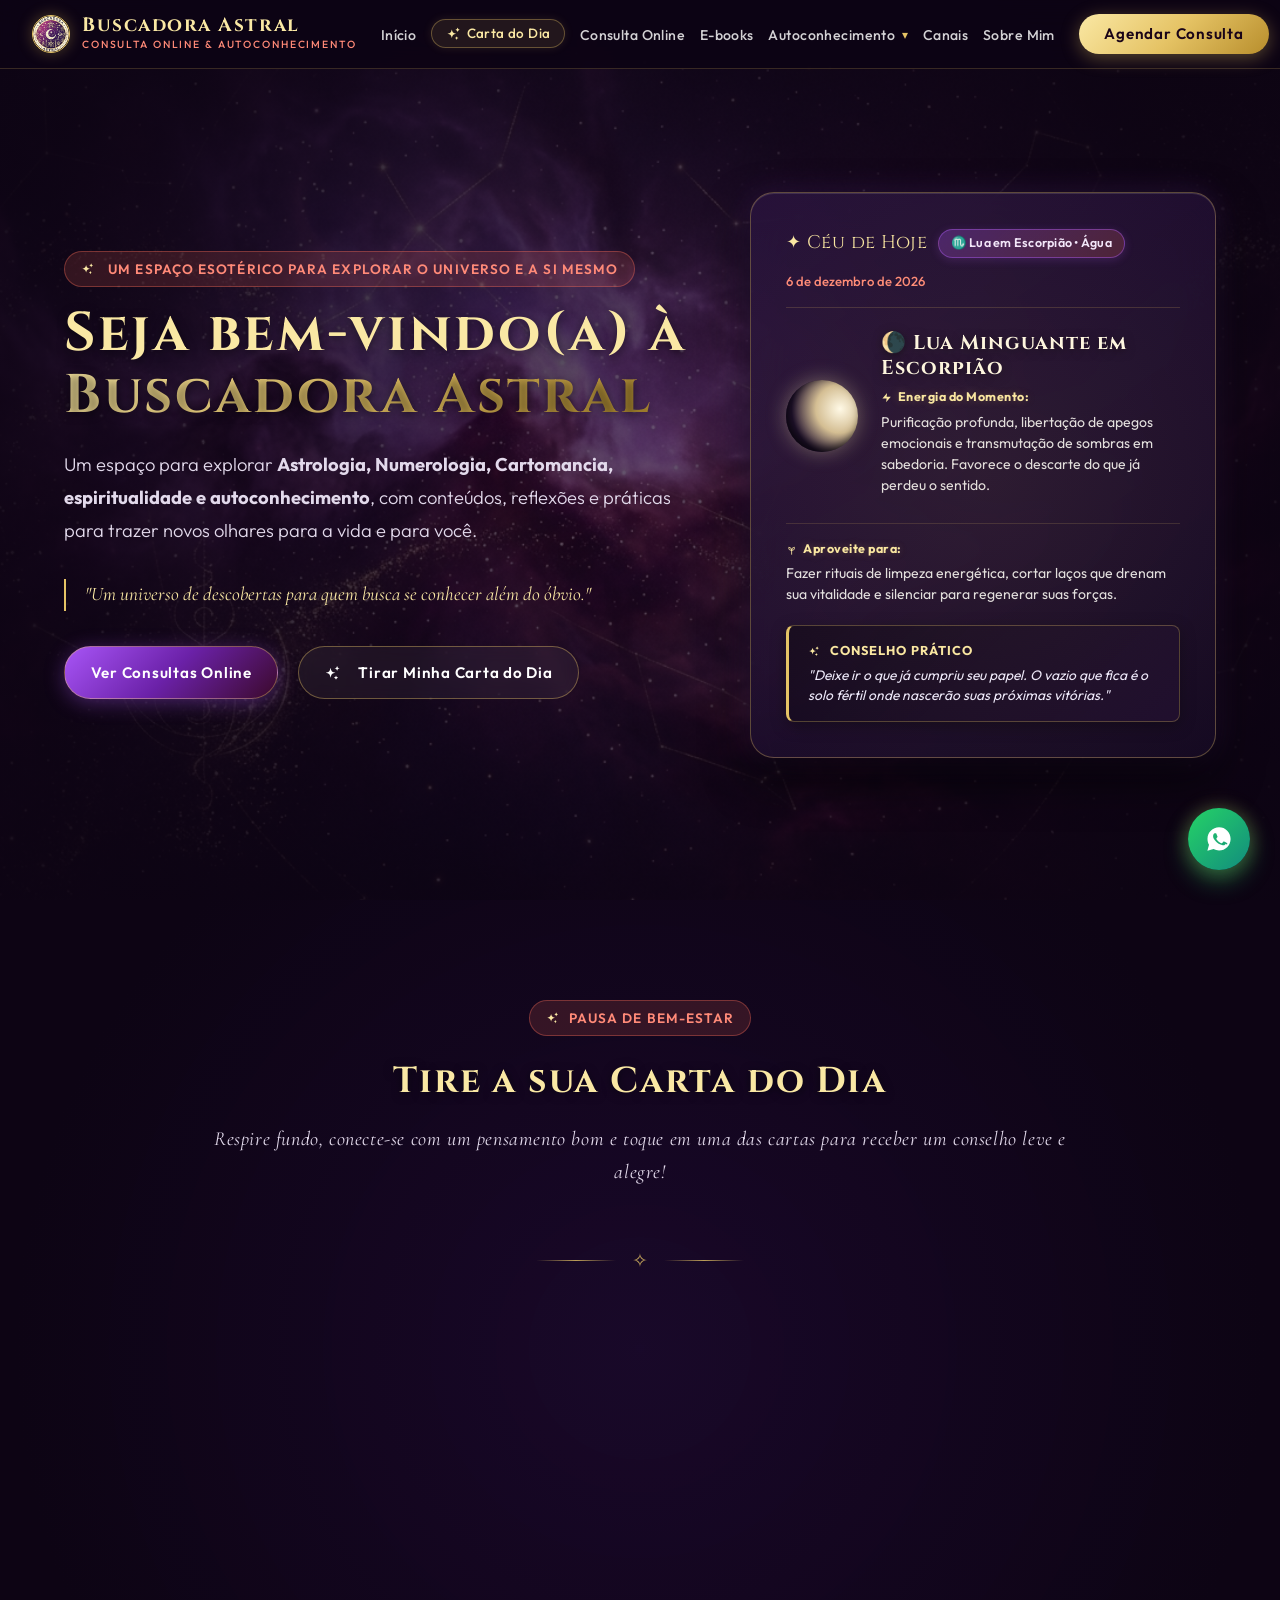
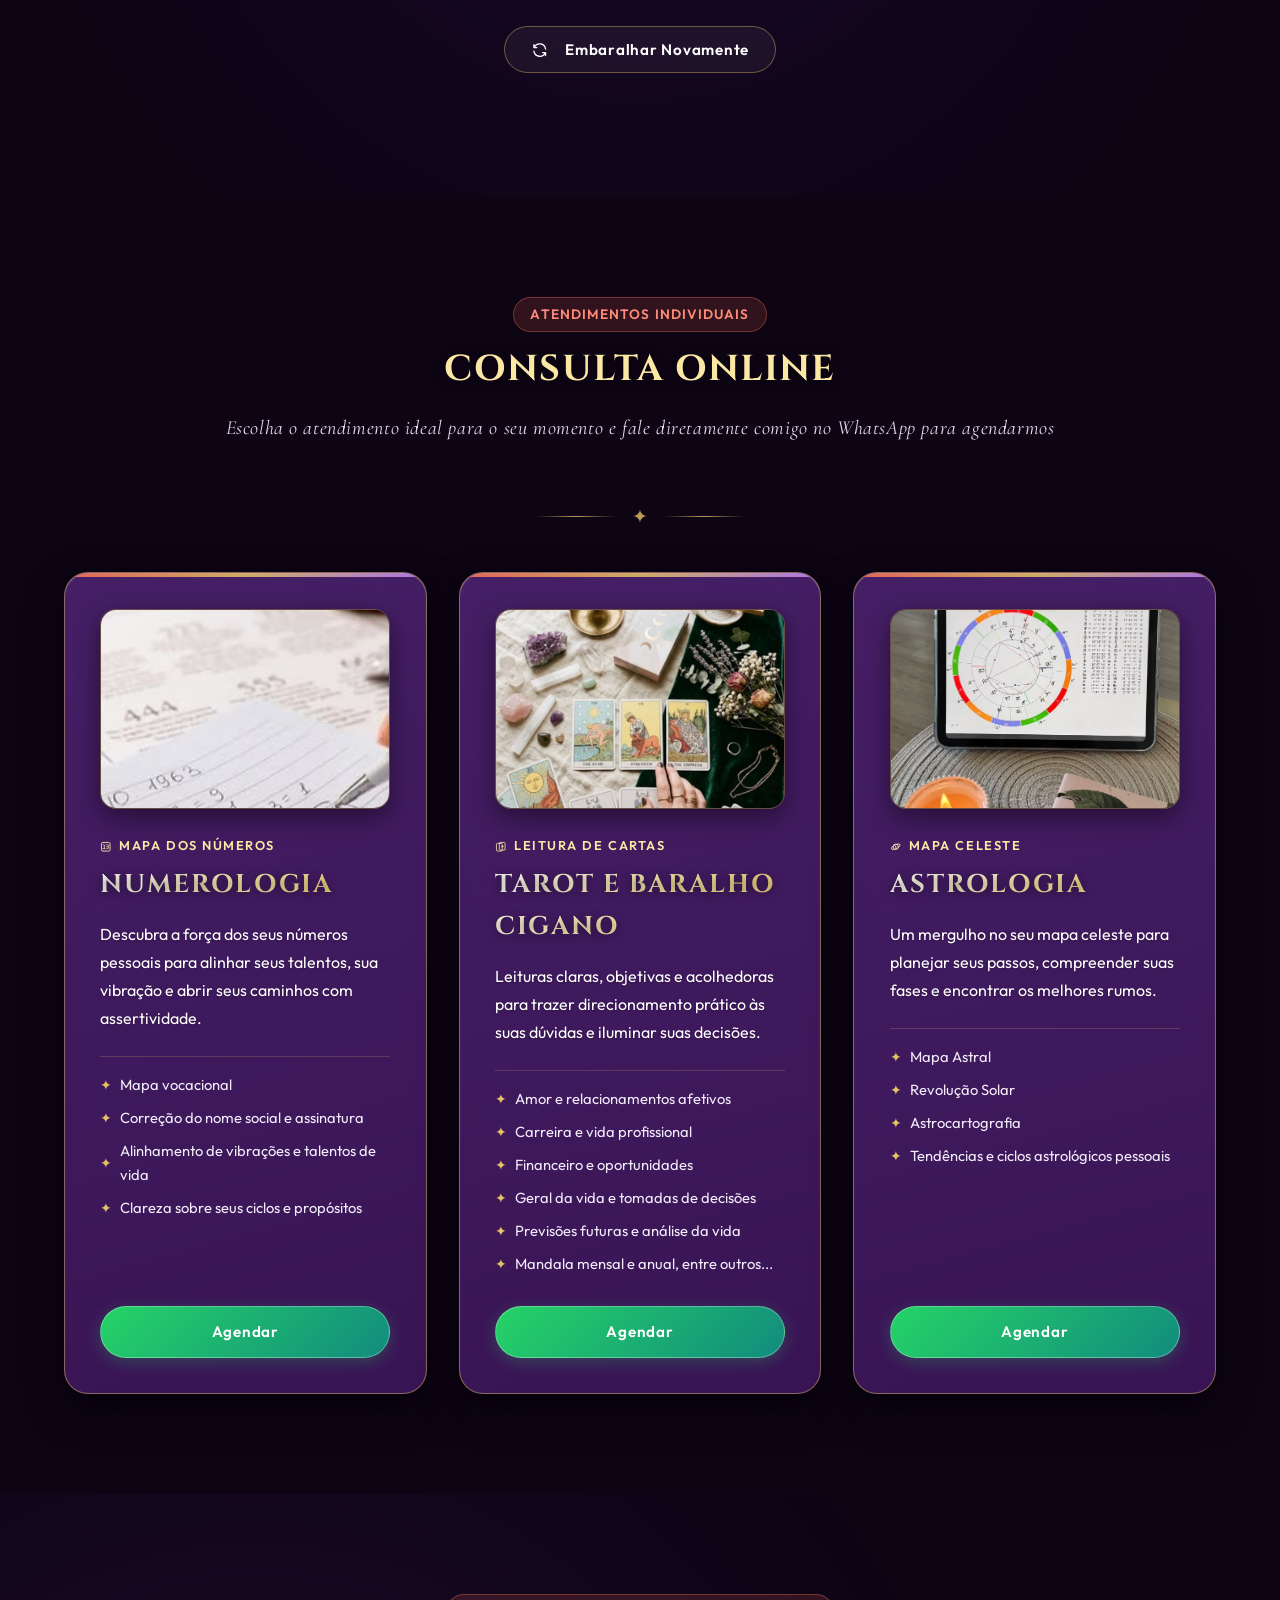
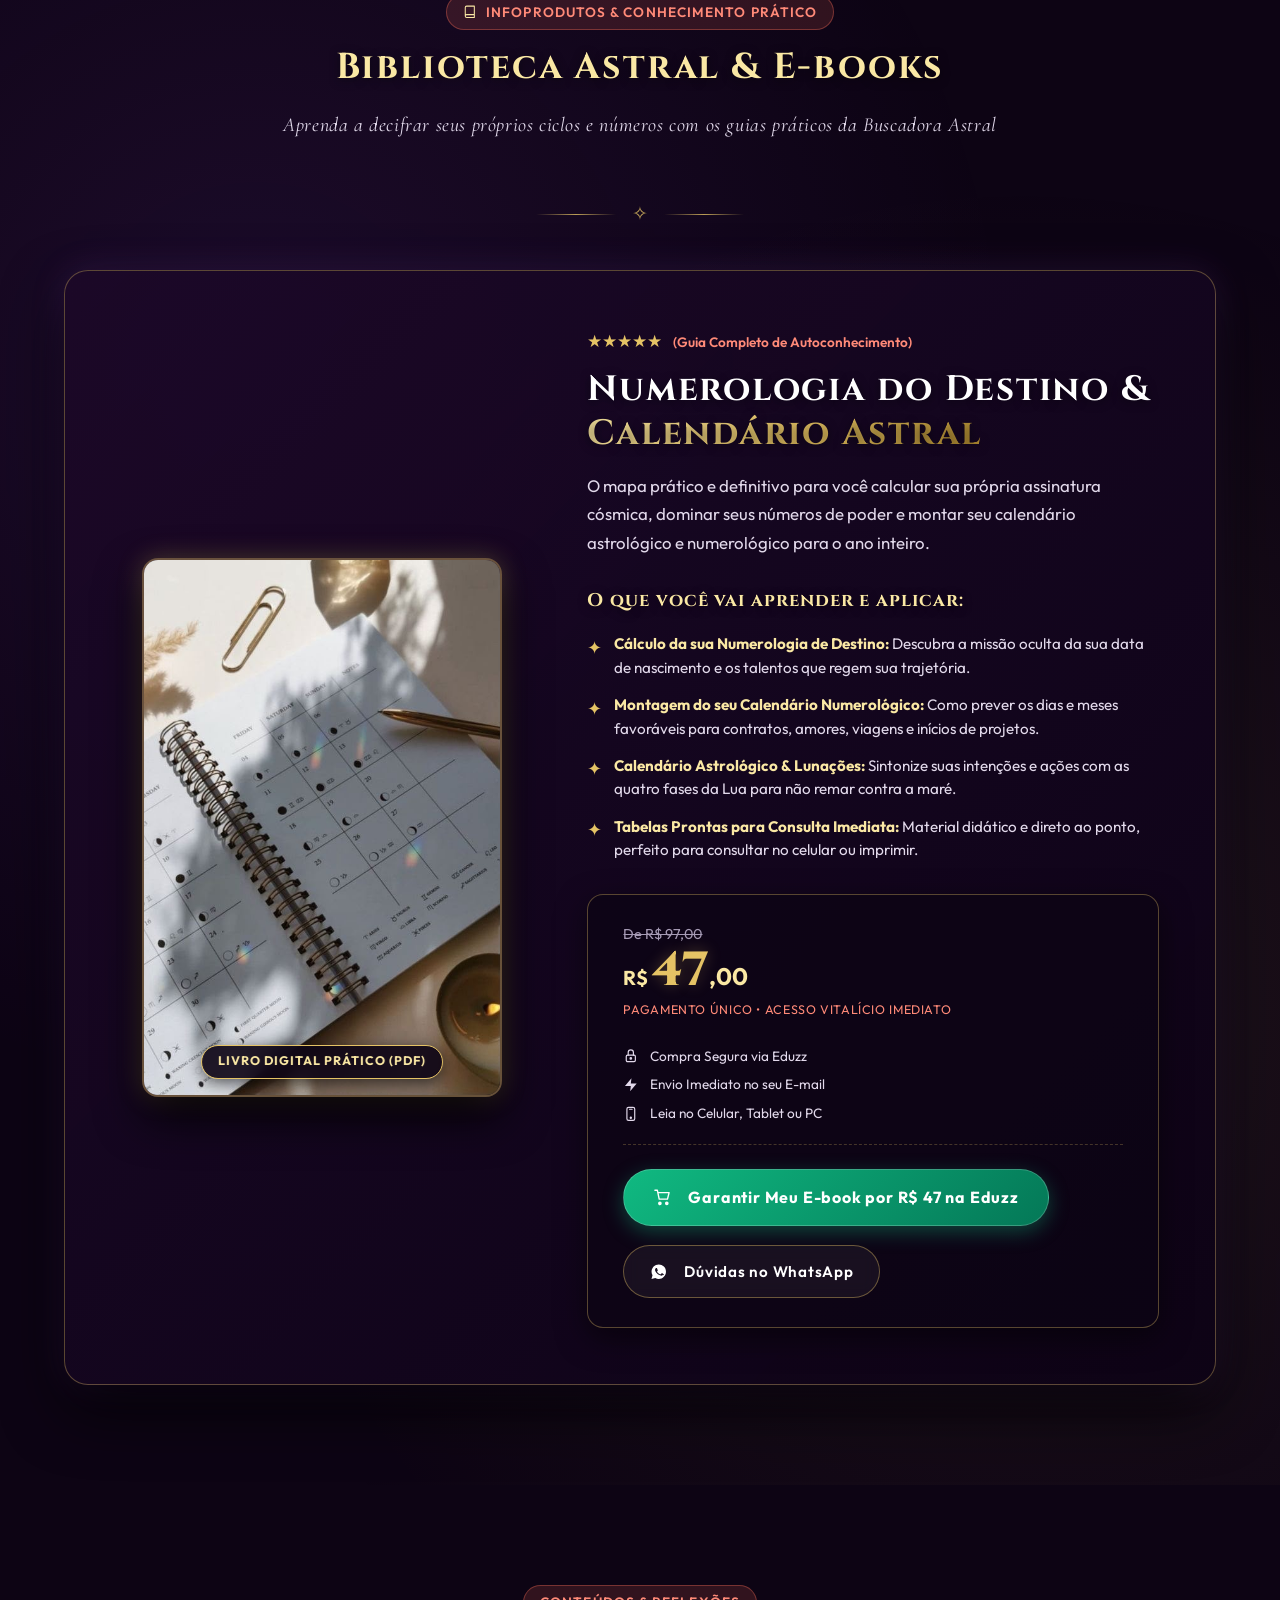
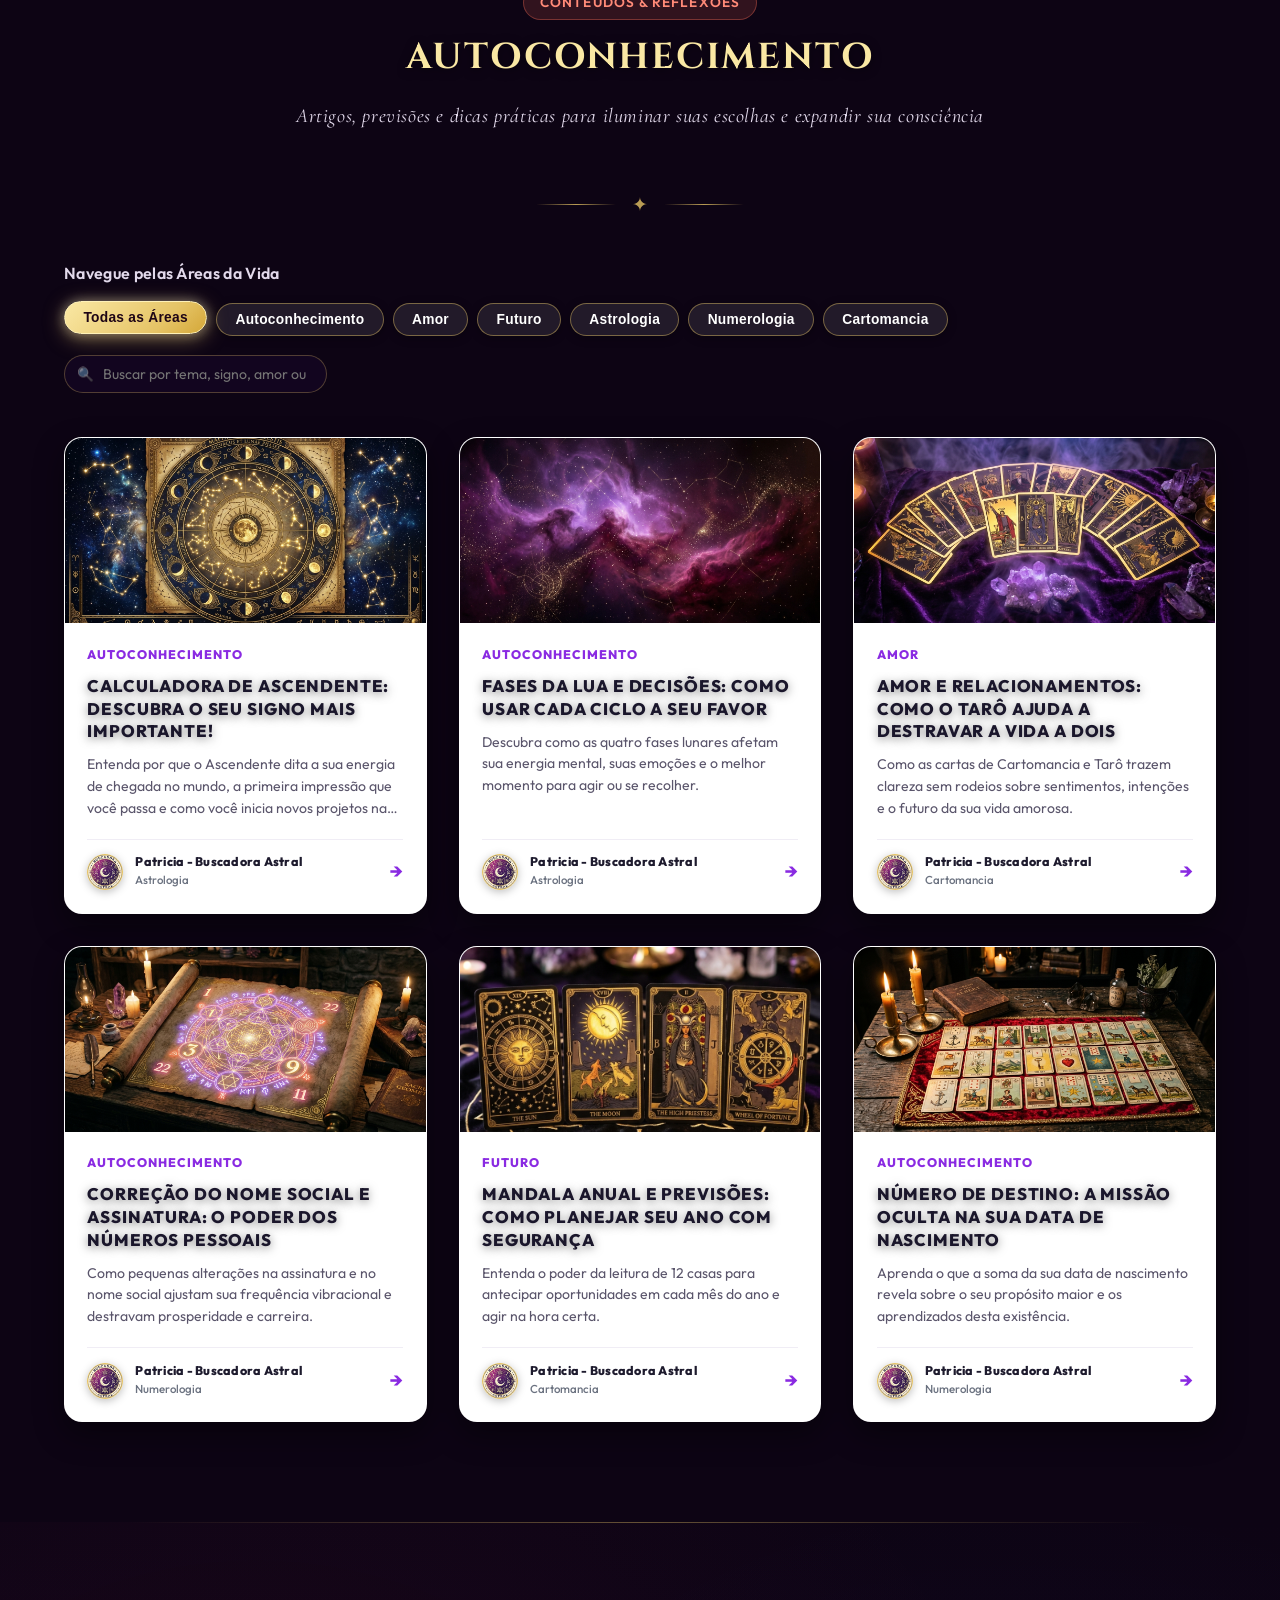
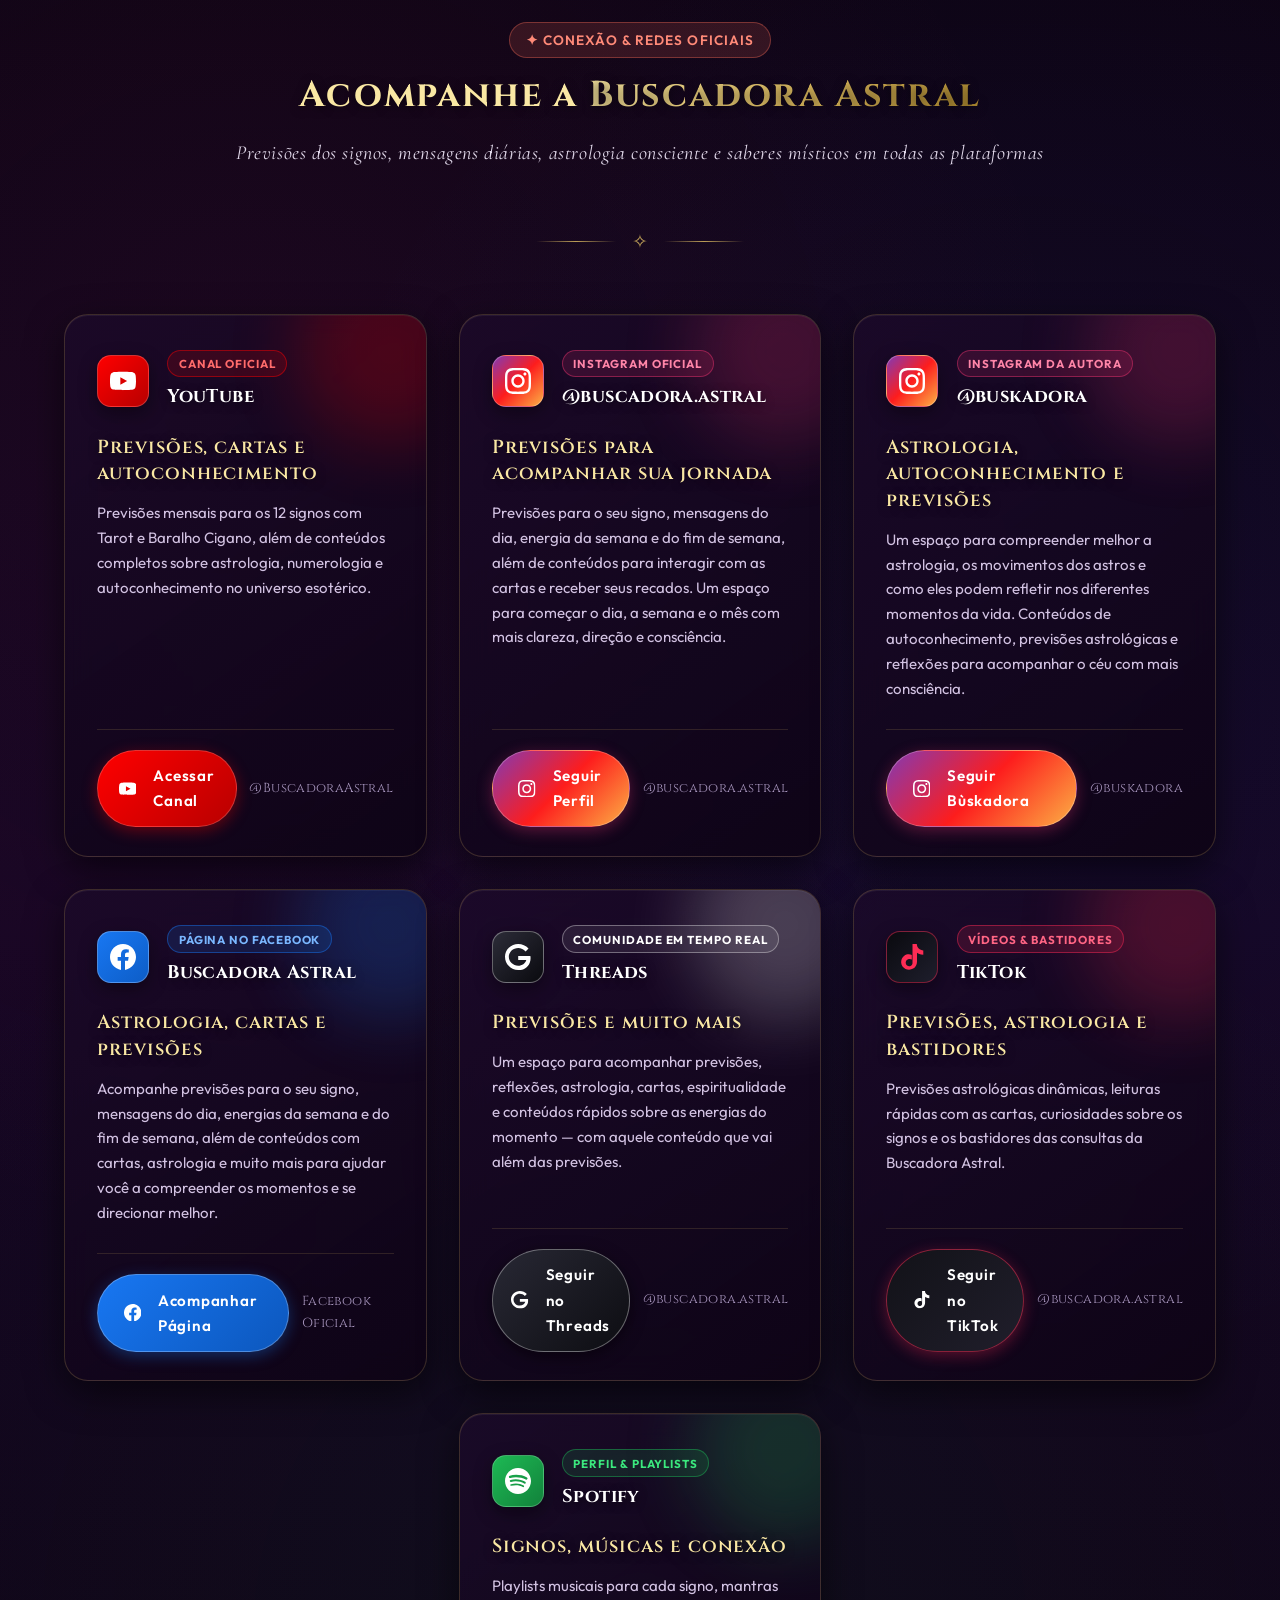
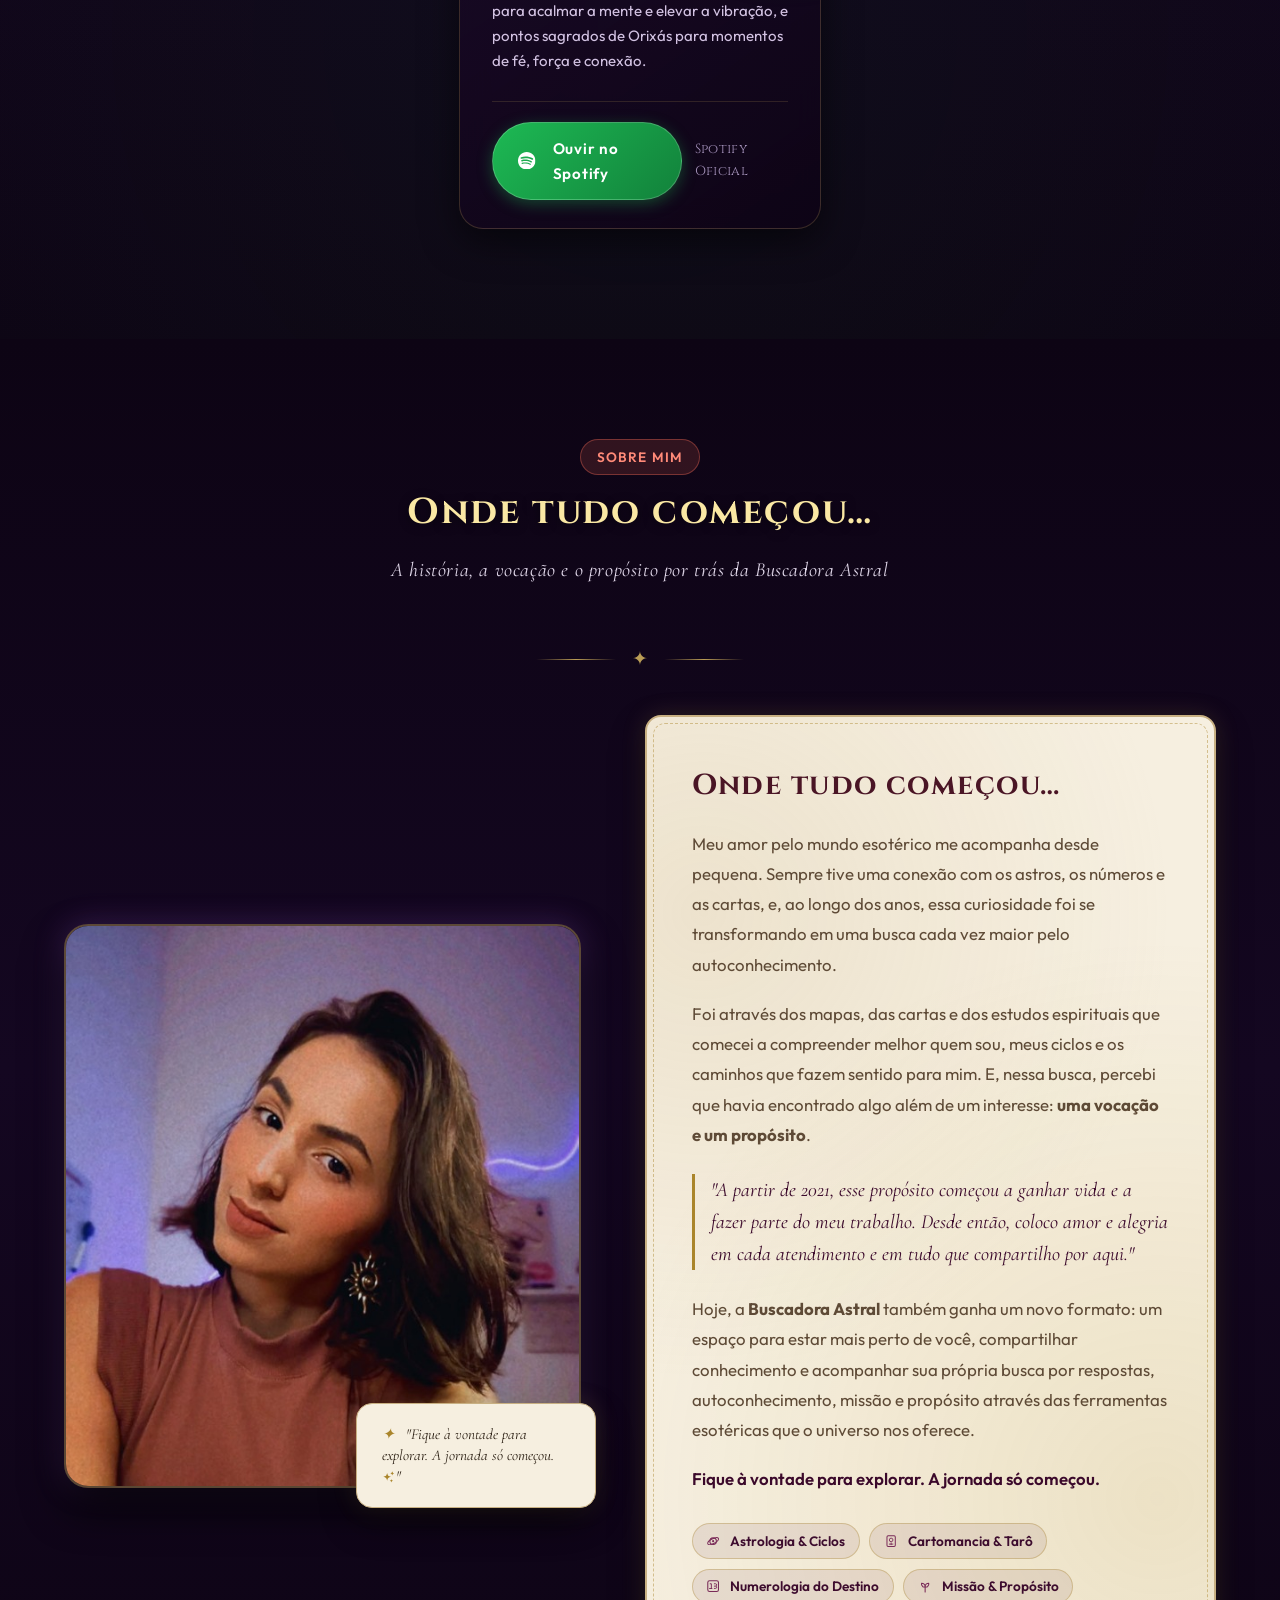
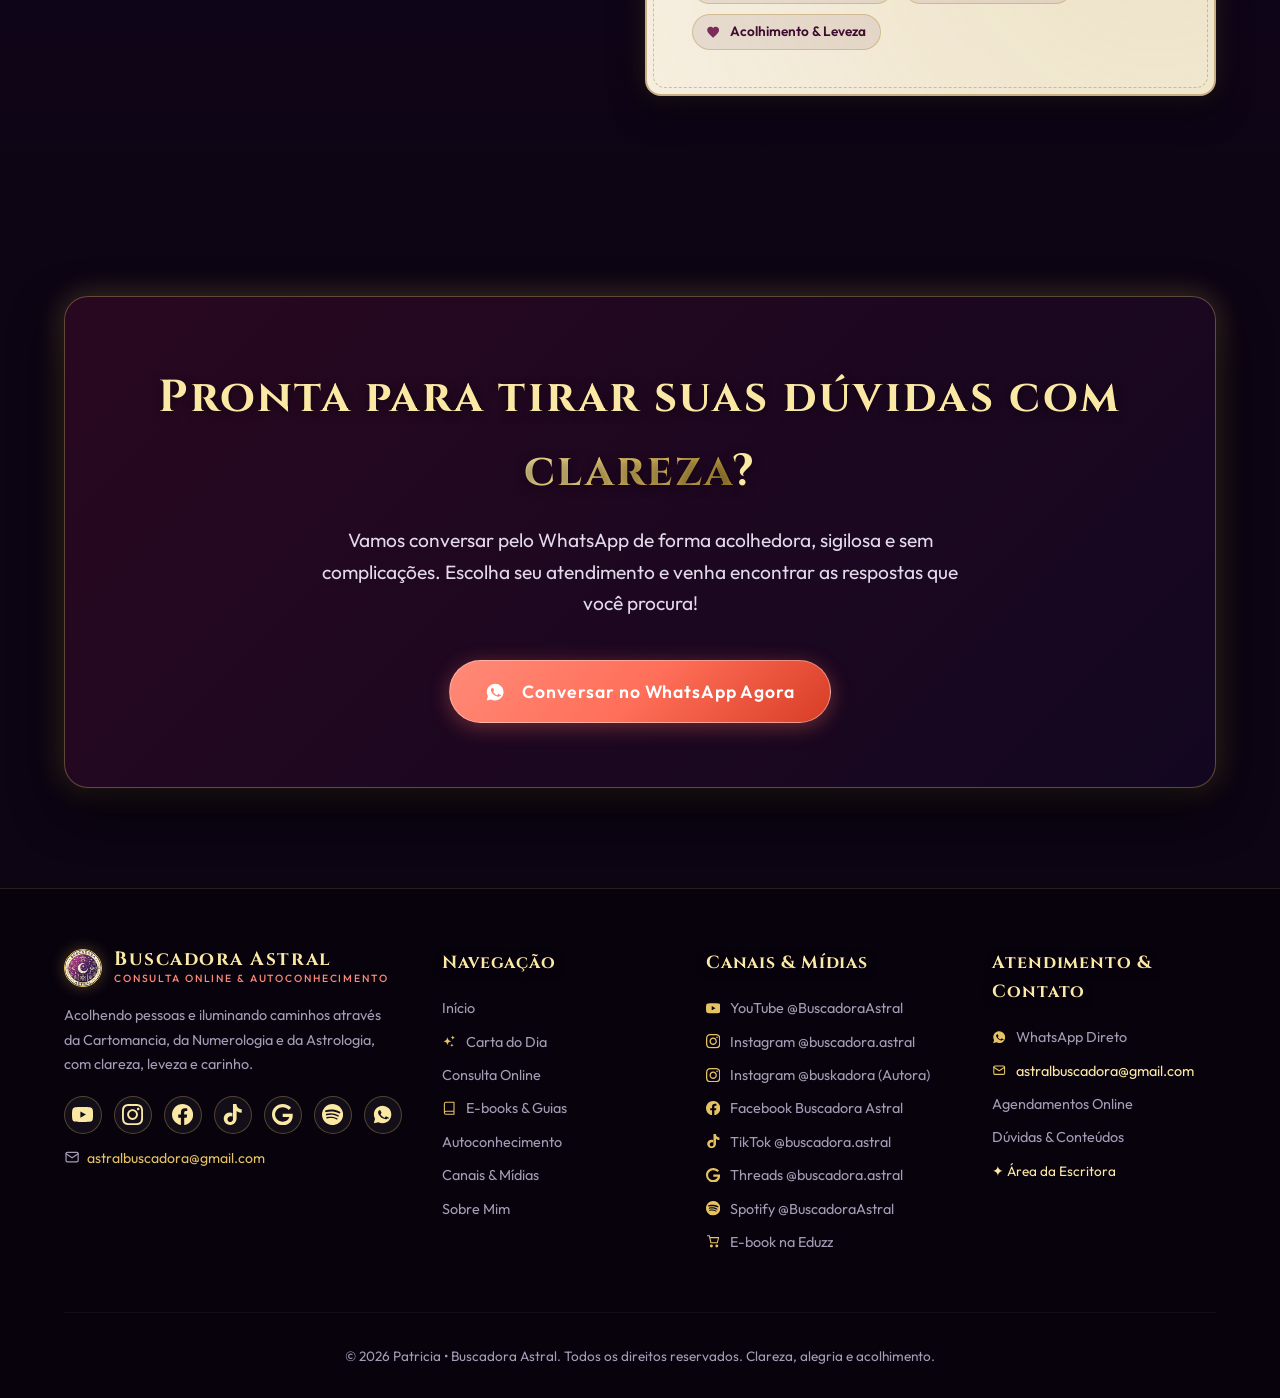
==== commit adb23864: "feat: reformula secao de canais em grid de cartoes de luxo com textos oficiais" ====
--- a/index.html
+++ b/index.html
@@ -548,408 +548,203 @@
       </div>
     </section>
 
-    <!-- ==================== CANAIS & CONTEÚDOS (DIVIDIDO POR ABAS) ==================== -->
+    <!-- ==================== CANAIS & MÍDIAS OFICIAIS ==================== -->
     <section class="media-section" id="canais">
       <div id="youtube" style="position: relative; top: -80px;"></div>
       <div class="container">
         <div class="media-header reveal-on-scroll">
           <div class="coral-badge" style="display: inline-block; margin-bottom: 0.5rem;">
-            ✦ Canais & Conteúdos Oficiais
+            ✦ Conexão & Redes Oficiais
           </div>
           <h2>Acompanhe a <span class="gold-text">Buscadora Astral</span></h2>
-          <p class="section-subtitle">Tiragens no YouTube, novidades no Instagram, reflexões no TikTok, comunidade no Facebook, diálogos no Threads e playlists no Spotify</p>
+          <p class="section-subtitle">
+            Previsões dos signos, mensagens diárias, astrologia consciente e saberes místicos em todas as plataformas
+          </p>
           <div class="mystic-divider"><span>✧</span></div>
-
-          <!-- Navegação por Abas -->
-          <div class="media-tabs-nav">
-            <button class="media-tab-btn active" data-tab="youtube" id="tab-btn-youtube">
-              <span class="tab-icon yt-icon"><svg class="icon-svg"><use href="#icon-youtube"></use></svg></span>
-              <span class="tab-label">YouTube</span>
-            </button>
-            <button class="media-tab-btn" data-tab="instagram" id="tab-btn-instagram">
-              <span class="tab-icon ig-icon"><svg class="icon-svg"><use href="#icon-instagram"></use></svg></span>
-              <span class="tab-label">Instagram</span>
-            </button>
-            <button class="media-tab-btn" data-tab="buskadora" id="tab-btn-buskadora">
-              <span class="tab-icon ig-icon"><svg class="icon-svg"><use href="#icon-instagram"></use></svg></span>
-              <span class="tab-label">Bùskadora</span>
-            </button>
-            <button class="media-tab-btn" data-tab="facebook" id="tab-btn-facebook">
-              <span class="tab-icon fb-icon"><svg class="icon-svg"><use href="#icon-facebook"></use></svg></span>
-              <span class="tab-label">Facebook</span>
-            </button>
-            <button class="media-tab-btn" data-tab="tiktok" id="tab-btn-tiktok">
-              <span class="tab-icon tt-icon"><svg class="icon-svg"><use href="#icon-tiktok"></use></svg></span>
-              <span class="tab-label">TikTok</span>
-            </button>
-            <button class="media-tab-btn" data-tab="threads" id="tab-btn-threads">
-              <span class="tab-icon threads-icon"><svg class="icon-svg"><use href="#icon-threads"></use></svg></span>
-              <span class="tab-label">Threads</span>
-            </button>
-            <button class="media-tab-btn" data-tab="spotify" id="tab-btn-spotify">
-              <span class="tab-icon sp-icon"><svg class="icon-svg"><use href="#icon-spotify"></use></svg></span>
-              <span class="tab-label">Spotify</span>
-            </button>
-          </div>
-        </div>
-
-        <!-- Conteúdo das Abas -->
-        <div class="media-tabs-content">
+        </div>
+
+        <!-- GRID DE CANAIS E REDES SOCIAIS -->
+        <div class="social-channels-grid">
           
-          <!-- ABA 1: YOUTUBE -->
-          <div class="media-tab-panel active" id="tab-youtube">
-            <div class="media-panel-wrapper reveal-on-scroll">
-              <div class="media-panel-info">
-                <div class="media-platform-badge badge-yt">
-                  <svg class="icon-svg" style="margin-right: 0.3rem;"><use href="#icon-youtube"></use></svg> Canal Oficial no YouTube
-                </div>
-                <h3>Previsões, cartas e autoconhecimento</h3>
-                <p>
-                  Previsões mensais para os signos com Tarot e Baralho Cigano, além de conteúdos sobre astrologia, numerologia e autoconhecimento no universo esotérico.
-                </p>
-                <ul class="media-features-list">
-                  <li><span>✦</span> <strong>Previsões Mensais:</strong> Mensagens guiadas para os 12 signos com Tarot e Baralho Cigano.</li>
-                  <li><span>✦</span> <strong>Saberes Esotéricos:</strong> Conteúdos práticos sobre astrologia e numerologia.</li>
-                  <li><span>✦</span> <strong>Conteúdo 100% Gratuito:</strong> Novos vídeos para iluminar e orientar seus caminhos.</li>
-                </ul>
-                <div class="media-actions">
-                  <a href="https://www.youtube.com/@BuscadoraAstral" target="_blank" rel="noopener noreferrer" class="btn btn-youtube">
-                    <svg class="icon-svg"><use href="#icon-youtube"></use></svg> Acessar Canal & Inscrever-se
-                  </a>
-                  <a href="#catalogo" class="btn btn-outline">
-                    <svg class="icon-svg"><use href="#icon-cards"></use></svg> Ver Consultas Online
-                  </a>
-                </div>
-              </div>
-
-              <div class="media-panel-visual">
-                <a href="https://www.youtube.com/@BuscadoraAstral" target="_blank" rel="noopener noreferrer" class="media-card-preview preview-youtube">
-                  <div class="preview-glow glow-yt"></div>
-                  <div class="yt-play-button-large">
-                    <svg class="icon-svg" style="width: 28px; height: 28px; color: #fff;"><use href="#icon-play"></use></svg>
-                  </div>
-                  <div class="preview-channel-info">
-                    <img src="assets/logo_buscadora.jpg" alt="Logo Buscadora Astral" class="preview-avatar">
-                    <div class="preview-text">
-                      <h4>@BuscadoraAstral</h4>
-                      <p>Previsões, cartas e autoconhecimento</p>
-                    </div>
-                  </div>
-                  <span class="preview-click-hint">Clique para assistir no YouTube ↗</span>
-                </a>
-              </div>
-            </div>
-          </div>
-
-          <!-- ABA 2: INSTAGRAM -->
-          <div class="media-tab-panel" id="tab-instagram">
-            <div class="media-panel-wrapper reveal-on-scroll">
-              <div class="media-panel-info">
-                <div class="media-platform-badge badge-ig">
-                  <svg class="icon-svg" style="margin-right: 0.3rem;"><use href="#icon-instagram"></use></svg> Instagram Oficial
-                </div>
-                <h3>Previsões para acompanhar sua jornada</h3>
-                <p>
-                  Previsões para o seu signo, mensagens do dia, energia da semana e do fim de semana, além de conteúdos para interagir com as cartas e receber seus recados. Um espaço para começar o dia, a semana e o mês com mais clareza, direção e consciência.
-                </p>
-                <ul class="media-features-list">
-                  <li><span>✦</span> <strong>Previsões dos Signos:</strong> Mensagens guiadas e direcionamentos para cada ciclo.</li>
-                  <li><span>✦</span> <strong>Energia da Semana:</strong> Orientações para o seu dia a dia e para o fim de semana.</li>
-                  <li><span>✦</span> <strong>Interação com as Cartas:</strong> Conteúdos dinâmicos para receber seus recados com clareza.</li>
-                </ul>
-                <div class="media-actions">
-                  <a href="https://www.instagram.com/buscadora.astral" target="_blank" rel="noopener noreferrer" class="btn btn-instagram">
-                    <svg class="icon-svg"><use href="#icon-instagram"></use></svg> Seguir @buscadora.astral
-                  </a>
-                  <a href="#catalogo" class="btn btn-outline">
-                    <svg class="icon-svg"><use href="#icon-cards"></use></svg> Ver Consultas Online
-                  </a>
-                </div>
-              </div>
-
-              <div class="media-panel-visual">
-                <a href="https://www.instagram.com/buscadora.astral" target="_blank" rel="noopener noreferrer" class="media-card-preview preview-instagram">
-                  <div class="preview-glow glow-ig"></div>
-                  <div class="ig-badge-pill">
-                    <svg class="icon-svg" style="width: 14px; height: 14px; margin-right: 0.25rem;"><use href="#icon-instagram"></use></svg>
-                    <span>@buscadora.astral</span>
-                  </div>
-                  <div class="preview-channel-info">
-                    <div class="ig-avatar-ring">
-                      <img src="assets/logo_buscadora.jpg" alt="Logo Buscadora Astral" class="preview-avatar">
-                    </div>
-                    <div class="preview-text">
-                      <h4>Buscadora Astral</h4>
-                      <p>Previsões para acompanhar sua jornada</p>
-                    </div>
-                  </div>
-                  <div class="ig-metrics-pill">
-                    <span><svg class="icon-svg" style="width: 13px; height: 13px; margin-right: 0.2rem;"><use href="#icon-sparkles"></use></svg> Previsões</span>
-                    <span><svg class="icon-svg" style="width: 13px; height: 13px; margin-right: 0.2rem;"><use href="#icon-heart"></use></svg> Mensagens</span>
-                    <span><svg class="icon-svg stroke" style="width: 13px; height: 13px; margin-right: 0.2rem;"><use href="#icon-comment"></use></svg> Cartas</span>
-                  </div>
-                  <span class="preview-click-hint">Clique para abrir o Instagram ↗</span>
-                </a>
-              </div>
-            </div>
-          </div>
-
-          <!-- ABA 3: BÙSKADORA -->
-          <div class="media-tab-panel" id="tab-buskadora">
-            <div class="media-panel-wrapper reveal-on-scroll">
-              <div class="media-panel-info">
-                <div class="media-platform-badge badge-ig">
-                  <svg class="icon-svg" style="margin-right: 0.3rem;"><use href="#icon-instagram"></use></svg> Instagram — Bùskadora
-                </div>
-                <h3>Astrologia, autoconhecimento e previsões</h3>
-                <p>
-                  Um espaço para compreender melhor a astrologia, os movimentos dos astros e como eles podem refletir nos diferentes momentos da vida. Conteúdos de autoconhecimento, previsões astrológicas e reflexões para acompanhar o céu com mais consciência.
-                </p>
-                <ul class="media-features-list">
-                  <li><span>✦</span> <strong>Movimentos dos Astros:</strong> Como os ciclos do céu refletem nas diferentes áreas da sua vida.</li>
-                  <li><span>✦</span> <strong>Autoconhecimento Cósmico:</strong> Ferramentas e saberes astrológicos para o seu crescimento pessoal.</li>
-                  <li><span>✦</span> <strong>Céu com Consciência:</strong> Reflexões e previsões para viver cada momento com mais serenidade.</li>
-                </ul>
-                <div class="media-actions">
-                  <a href="https://www.instagram.com/buskadora" target="_blank" rel="noopener noreferrer" class="btn btn-instagram">
-                    <svg class="icon-svg"><use href="#icon-instagram"></use></svg> Seguir @buskadora
-                  </a>
-                  <a href="#sobre" class="btn btn-outline">
-                    <svg class="icon-svg"><use href="#icon-sparkles"></use></svg> Conhecer a Autora
-                  </a>
-                </div>
-              </div>
-
-              <div class="media-panel-visual">
-                <a href="https://www.instagram.com/buskadora" target="_blank" rel="noopener noreferrer" class="media-card-preview preview-instagram">
-                  <div class="preview-glow glow-ig"></div>
-                  <div class="ig-badge-pill">
-                    <svg class="icon-svg" style="width: 14px; height: 14px; margin-right: 0.25rem;"><use href="#icon-instagram"></use></svg>
-                    <span>@buskadora</span>
-                  </div>
-                  <div class="preview-channel-info">
-                    <div class="ig-avatar-ring">
-                      <img src="assets/patricia_sobre.jpg" alt="Patricia - Bùskadora" class="preview-avatar">
-                    </div>
-                    <div class="preview-text">
-                      <h4>Bùskadora</h4>
-                      <p>Astrologia, autoconhecimento & previsões</p>
-                    </div>
-                  </div>
-                  <div class="ig-metrics-pill">
-                    <span><svg class="icon-svg" style="width: 13px; height: 13px; margin-right: 0.2rem;"><use href="#icon-astrology"></use></svg> Astrologia</span>
-                    <span><svg class="icon-svg" style="width: 13px; height: 13px; margin-right: 0.2rem;"><use href="#icon-heart"></use></svg> Consciência</span>
-                    <span><svg class="icon-svg stroke" style="width: 13px; height: 13px; margin-right: 0.2rem;"><use href="#icon-sprout"></use></svg> Propósito</span>
-                  </div>
-                  <span class="preview-click-hint">Clique para abrir o Instagram ↗</span>
-                </a>
-              </div>
-            </div>
-          </div>
-
-          <!-- ABA 4: FACEBOOK -->
-          <div class="media-tab-panel" id="tab-facebook">
-            <div class="media-panel-wrapper reveal-on-scroll">
-              <div class="media-panel-info">
-                <div class="media-platform-badge badge-fb">
-                  <svg class="icon-svg" style="margin-right: 0.3rem;"><use href="#icon-facebook"></use></svg> Facebook
-                </div>
-                <h3>Astrologia, cartas e previsões</h3>
-                <p>
-                  Acompanhe previsões para o seu signo, mensagens do dia, energias da semana e do fim de semana, além de conteúdos com cartas, astrologia e muito mais para ajudar você a compreender os momentos e se direcionar melhor.
-                </p>
-                <ul class="media-features-list">
-                  <li><span>✦</span> <strong>Previsões dos Signos:</strong> Mensagens guiadas e direcionamento para os momentos da vida.</li>
-                  <li><span>✦</span> <strong>Energias da Semana:</strong> Recados do dia e previsões especiais para o fim de semana.</li>
-                  <li><span>✦</span> <strong>Cartas & Astrologia:</strong> Conteúdos acolhedores para clareza e autoconhecimento.</li>
-                </ul>
-                <div class="media-actions">
-                  <a href="https://www.facebook.com/share/1EnRJUXWRF/?mibextid=wwXIfr" target="_blank" rel="noopener noreferrer" class="btn btn-facebook">
-                    <svg class="icon-svg"><use href="#icon-facebook"></use></svg> Acompanhar no Facebook
-                  </a>
-                  <a href="#catalogo" class="btn btn-outline">
-                    <svg class="icon-svg"><use href="#icon-cards"></use></svg> Ver Consultas Online
-                  </a>
-                </div>
-              </div>
-
-              <div class="media-panel-visual">
-                <a href="https://www.facebook.com/share/1EnRJUXWRF/?mibextid=wwXIfr" target="_blank" rel="noopener noreferrer" class="media-card-preview preview-facebook">
-                  <div class="preview-glow glow-fb"></div>
-                  <div class="fb-badge-pill">
-                    <svg class="icon-svg" style="width: 15px; height: 15px; margin-right: 0.25rem;"><use href="#icon-facebook"></use></svg>
-                    <span>Página Oficial</span>
-                  </div>
-                  <div class="preview-channel-info">
-                    <img src="assets/logo_buscadora.jpg" alt="Logo Buscadora Astral" class="preview-avatar fb-avatar">
-                    <div class="preview-text">
-                      <h4>Buscadora Astral</h4>
-                      <p>Astrologia, cartas e previsões</p>
-                    </div>
-                  </div>
-                  <div class="fb-metrics-pill">
-                    <span><svg class="icon-svg" style="width: 13px; height: 13px; margin-right: 0.2rem;"><use href="#icon-heart"></use></svg> Seguir</span>
-                    <span><svg class="icon-svg stroke" style="width: 13px; height: 13px; margin-right: 0.2rem;"><use href="#icon-comment"></use></svg> Interagir</span>
-                    <span><svg class="icon-svg stroke" style="width: 13px; height: 13px; margin-right: 0.2rem;"><use href="#icon-share"></use></svg> Compartilhar</span>
-                  </div>
-                  <span class="preview-click-hint">Clique para abrir no Facebook ↗</span>
-                </a>
-              </div>
-            </div>
-          </div>
-
-          <!-- ABA 3: TIKTOK -->
-          <div class="media-tab-panel" id="tab-tiktok">
-            <div class="media-panel-wrapper reveal-on-scroll">
-              <div class="media-panel-info">
-                <div class="media-platform-badge badge-tt">
-                  <svg class="icon-svg" style="margin-right: 0.3rem;"><use href="#icon-tiktok"></use></svg> TikTok @buscadora.astral
-                </div>
-                <h3>Previsões, astrologia e bastidores</h3>
-                <p>
-                  Previsões astrológicas, conteúdos rápidos sobre os signos, espiritualidade e um pouco dos bastidores da Buscadora Astral.
-                </p>
-                <ul class="media-features-list">
-                  <li><span>✦</span> <strong>Previsões Rápidas:</strong> Leituras dinâmicas e sincronicidades do momento.</li>
-                  <li><span>✦</span> <strong>Signos & Astrologia:</strong> Curiosidades e comportamento de cada signo.</li>
-                  <li><span>✦</span> <strong>Bastidores:</strong> O dia a dia e a rotina da Buscadora Astral.</li>
-                </ul>
-                <div class="media-actions">
-                  <a href="https://www.tiktok.com/@buscadora.astral?_r=1&_t=ZS-99cZCq4mDjx" target="_blank" rel="noopener noreferrer" class="btn btn-tiktok">
-                    <svg class="icon-svg"><use href="#icon-tiktok"></use></svg> Seguir no TikTok @buscadora.astral
-                  </a>
-                  <a href="#catalogo" class="btn btn-outline">
-                    <svg class="icon-svg"><use href="#icon-cards"></use></svg> Ver Consultas Online
-                  </a>
-                </div>
-              </div>
-
-              <div class="media-panel-visual">
-                <a href="https://www.tiktok.com/@buscadora.astral?_r=1&_t=ZS-99cZCq4mDjx" target="_blank" rel="noopener noreferrer" class="media-card-preview preview-tiktok">
-                  <div class="preview-glow glow-tt"></div>
-                  <div class="tt-phone-badge">
-                    <svg class="icon-svg" style="width: 14px; height: 14px; margin-right: 0.2rem;"><use href="#icon-tiktok"></use></svg>
-                    <span>@buscadora.astral</span>
-                  </div>
-                  <div class="preview-channel-info">
-                    <img src="assets/logo_buscadora.jpg" alt="Logo Buscadora Astral" class="preview-avatar">
-                    <div class="preview-text">
-                      <h4>@buscadora.astral</h4>
-                      <p>Previsões, astrologia e bastidores</p>
-                    </div>
-                  </div>
-                  <div class="tt-metrics-pill">
-                    <span><svg class="icon-svg" style="width: 13px; height: 13px; margin-right: 0.2rem;"><use href="#icon-heart"></use></svg> Curtir</span>
-                    <span><svg class="icon-svg stroke" style="width: 13px; height: 13px; margin-right: 0.2rem;"><use href="#icon-comment"></use></svg> Comentar</span>
-                    <span><svg class="icon-svg stroke" style="width: 13px; height: 13px; margin-right: 0.2rem;"><use href="#icon-share"></use></svg> Compartilhar</span>
-                  </div>
-                  <span class="preview-click-hint">Clique para abrir no TikTok ↗</span>
-                </a>
-              </div>
-            </div>
-          </div>
-
-          <!-- ABA 6: THREADS -->
-          <div class="media-tab-panel" id="tab-threads">
-            <div class="media-panel-wrapper reveal-on-scroll">
-              <div class="media-panel-info">
-                <div class="media-platform-badge badge-threads">
-                  <svg class="icon-svg" style="margin-right: 0.3rem;"><use href="#icon-threads"></use></svg> Threads
-                </div>
-                <h3>Previsões e muito mais</h3>
-                <p>
-                  Um espaço para acompanhar previsões, reflexões, astrologia, cartas, espiritualidade e conteúdos rápidos sobre as energias do momento — com aquele conteúdo que vai além das previsões.
-                </p>
-                <ul class="media-features-list">
-                  <li><span>✦</span> <strong>Além das Previsões:</strong> Reflexões sobre cartas, astrologia, espiritualidade e sincronicidades.</li>
-                  <li><span>✦</span> <strong>Energias do Momento:</strong> Conteúdos rápidos e dinâmicos para sintonizar o seu dia.</li>
-                  <li><span>✦</span> <strong>Troca & Proximidade:</strong> Diálogos em tempo real diretamente com a Patrícia.</li>
-                </ul>
-                <div class="media-actions">
-                  <a href="https://www.threads.net/@buscadora.astral" target="_blank" rel="noopener noreferrer" class="btn btn-threads">
-                    <svg class="icon-svg"><use href="#icon-threads"></use></svg> Acompanhar no Threads @buscadora.astral
-                  </a>
-                  <a href="#oraculo" class="btn btn-outline">
-                    <svg class="icon-svg"><use href="#icon-sparkles"></use></svg> Tirar Carta do Dia
-                  </a>
-                </div>
-              </div>
-
-              <div class="media-panel-visual">
-                <a href="https://www.threads.net/@buscadora.astral" target="_blank" rel="noopener noreferrer" class="media-card-preview preview-threads">
-                  <div class="preview-glow glow-threads"></div>
-                  <div class="threads-badge-pill">
-                    <svg class="icon-svg" style="width: 15px; height: 15px; margin-right: 0.25rem;"><use href="#icon-threads"></use></svg>
-                    <span>threads.net/@buscadora.astral</span>
-                  </div>
-                  <div class="preview-channel-info">
-                    <img src="assets/logo_buscadora.jpg" alt="Logo Buscadora Astral" class="preview-avatar">
-                    <div class="preview-text">
-                      <h4>@buscadora.astral</h4>
-                      <p>Previsões e muito mais</p>
-                    </div>
-                  </div>
-                  <div class="threads-thread-preview">
-                    <p class="threads-quote">"Aquele conteúdo que vai além das previsões: reflexões, cartas e energias do momento. ✦"</p>
-                  </div>
-                  <span class="preview-click-hint">Clique para abrir no Threads ↗</span>
-                </a>
-              </div>
-            </div>
-          </div>
-
-          <!-- ABA 5: SPOTIFY -->
-          <div class="media-tab-panel" id="tab-spotify">
-            <div class="media-panel-wrapper reveal-on-scroll">
-              <div class="media-panel-info">
-                <div class="media-platform-badge badge-sp">
-                  <svg class="icon-svg" style="margin-right: 0.3rem;"><use href="#icon-spotify"></use></svg> Perfil & Playlists no Spotify
-                </div>
-                <h3>Signos, músicas e conexão</h3>
-                <p>
-                  Playlists musicais para cada signo, com músicas que combinam com a energia e as características de cada um, além de playlists de mantras e pontos de Orixás para momentos de meditação e conexão.
-                </p>
-                <ul class="media-features-list">
-                  <li><span>✦</span> <strong>Playlists dos Signos:</strong> Músicas que vibram na energia e essência de cada signo.</li>
-                  <li><span>✦</span> <strong>Mantras & Meditação:</strong> Frequências para acalmar a mente e elevar a vibração.</li>
-                  <li><span>✦</span> <strong>Pontos Sagrados:</strong> Pontos de Orixás para momentos de fé, força e conexão.</li>
-                </ul>
-                <div class="media-actions">
-                  <a href="https://open.spotify.com/user/31qgppuoqwcsnlwxddd2i5maxgmy?si=hXJttdGvTJyCaPHKV1Mhbg&utm_source=copy-link" target="_blank" rel="noopener noreferrer" class="btn btn-spotify">
-                    <svg class="icon-svg"><use href="#icon-spotify"></use></svg> Seguir Perfil no Spotify
-                  </a>
-                  <a href="#catalogo" class="btn btn-outline">
-                    <svg class="icon-svg"><use href="#icon-sparkles"></use></svg> Ver Atendimentos
-                  </a>
-                </div>
-              </div>
-
-              <div class="media-panel-visual">
-                <a href="https://open.spotify.com/user/31qgppuoqwcsnlwxddd2i5maxgmy?si=hXJttdGvTJyCaPHKV1Mhbg&utm_source=copy-link" target="_blank" rel="noopener noreferrer" class="media-card-preview preview-spotify">
-                  <div class="preview-glow glow-sp"></div>
-                  <div class="spotify-visual-header">
-                    <div class="sp-logo-circle">
-                      <svg class="icon-svg" style="width: 22px; height: 22px; color: #1db954;"><use href="#icon-spotify"></use></svg>
-                    </div>
-                    <div class="spotify-wave-bars">
-                      <span class="bar bar1"></span>
-                      <span class="bar bar2"></span>
-                      <span class="bar bar3"></span>
-                      <span class="bar bar4"></span>
-                      <span class="bar bar5"></span>
-                      <span class="bar bar6"></span>
-                    </div>
-                  </div>
-                  <div class="preview-channel-info">
-                    <img src="assets/logo_buscadora.jpg" alt="Logo Buscadora Astral" class="preview-avatar">
-                    <div class="preview-text">
-                      <h4>Buscadora Astral</h4>
-                      <p>Signos, músicas e conexão</p>
-                    </div>
-                  </div>
-                  <span class="preview-click-hint">Clique para ouvir no Spotify ↗</span>
-                </a>
-              </div>
+          <!-- CARD 1: YOUTUBE -->
+          <div class="channel-card card-youtube reveal-on-scroll">
+            <div class="channel-card-glow glow-yt"></div>
+            <div>
+              <div class="channel-card-header">
+                <div class="channel-icon-wrapper icon-yt">
+                  <svg class="icon-svg"><use href="#icon-youtube"></use></svg>
+                </div>
+                <div class="channel-meta">
+                  <span class="channel-badge badge-yt">Canal Oficial</span>
+                  <h4>YouTube</h4>
+                </div>
+              </div>
+              <h3 class="channel-card-title">Previsões, cartas e autoconhecimento</h3>
+              <p class="channel-card-desc">
+                Previsões mensais para os 12 signos com Tarot e Baralho Cigano, além de conteúdos completos sobre astrologia, numerologia e autoconhecimento no universo esotérico.
+              </p>
+            </div>
+            <div class="channel-card-footer">
+              <a href="https://www.youtube.com/@BuscadoraAstral" target="_blank" rel="noopener noreferrer" class="btn btn-sm btn-youtube">
+                <svg class="icon-svg"><use href="#icon-youtube"></use></svg> Acessar Canal
+              </a>
+              <span class="channel-handle">@BuscadoraAstral</span>
+            </div>
+          </div>
+
+          <!-- CARD 2: INSTAGRAM OFICIAL -->
+          <div class="channel-card card-instagram reveal-on-scroll">
+            <div class="channel-card-glow glow-ig"></div>
+            <div>
+              <div class="channel-card-header">
+                <div class="channel-icon-wrapper icon-ig">
+                  <svg class="icon-svg"><use href="#icon-instagram"></use></svg>
+                </div>
+                <div class="channel-meta">
+                  <span class="channel-badge badge-ig">Instagram Oficial</span>
+                  <h4>@buscadora.astral</h4>
+                </div>
+              </div>
+              <h3 class="channel-card-title">Previsões para acompanhar sua jornada</h3>
+              <p class="channel-card-desc">
+                Previsões para o seu signo, mensagens do dia, energia da semana e do fim de semana, além de conteúdos para interagir com as cartas e receber seus recados. Um espaço para começar o dia, a semana e o mês com mais clareza, direção e consciência.
+              </p>
+            </div>
+            <div class="channel-card-footer">
+              <a href="https://www.instagram.com/buscadora.astral" target="_blank" rel="noopener noreferrer" class="btn btn-sm btn-instagram">
+                <svg class="icon-svg"><use href="#icon-instagram"></use></svg> Seguir Perfil
+              </a>
+              <span class="channel-handle">@buscadora.astral</span>
+            </div>
+          </div>
+
+          <!-- CARD 3: INSTAGRAM BÙSKADORA -->
+          <div class="channel-card card-buskadora reveal-on-scroll">
+            <div class="channel-card-glow glow-ig"></div>
+            <div>
+              <div class="channel-card-header">
+                <div class="channel-icon-wrapper icon-ig">
+                  <svg class="icon-svg"><use href="#icon-instagram"></use></svg>
+                </div>
+                <div class="channel-meta">
+                  <span class="channel-badge badge-ig">Instagram da Autora</span>
+                  <h4>@buskadora</h4>
+                </div>
+              </div>
+              <h3 class="channel-card-title">Astrologia, autoconhecimento e previsões</h3>
+              <p class="channel-card-desc">
+                Um espaço para compreender melhor a astrologia, os movimentos dos astros e como eles podem refletir nos diferentes momentos da vida. Conteúdos de autoconhecimento, previsões astrológicas e reflexões para acompanhar o céu com mais consciência.
+              </p>
+            </div>
+            <div class="channel-card-footer">
+              <a href="https://www.instagram.com/buskadora" target="_blank" rel="noopener noreferrer" class="btn btn-sm btn-instagram">
+                <svg class="icon-svg"><use href="#icon-instagram"></use></svg> Seguir Bùskadora
+              </a>
+              <span class="channel-handle">@buskadora</span>
+            </div>
+          </div>
+
+          <!-- CARD 4: FACEBOOK -->
+          <div class="channel-card card-facebook reveal-on-scroll">
+            <div class="channel-card-glow glow-fb"></div>
+            <div>
+              <div class="channel-card-header">
+                <div class="channel-icon-wrapper icon-fb">
+                  <svg class="icon-svg"><use href="#icon-facebook"></use></svg>
+                </div>
+                <div class="channel-meta">
+                  <span class="channel-badge badge-fb">Página no Facebook</span>
+                  <h4>Buscadora Astral</h4>
+                </div>
+              </div>
+              <h3 class="channel-card-title">Astrologia, cartas e previsões</h3>
+              <p class="channel-card-desc">
+                Acompanhe previsões para o seu signo, mensagens do dia, energias da semana e do fim de semana, além de conteúdos com cartas, astrologia e muito mais para ajudar você a compreender os momentos e se direcionar melhor.
+              </p>
+            </div>
+            <div class="channel-card-footer">
+              <a href="https://www.facebook.com/share/1EnRJUXWRF/?mibextid=wwXIfr" target="_blank" rel="noopener noreferrer" class="btn btn-sm btn-facebook">
+                <svg class="icon-svg"><use href="#icon-facebook"></use></svg> Acompanhar Página
+              </a>
+              <span class="channel-handle">Facebook Oficial</span>
+            </div>
+          </div>
+
+          <!-- CARD 5: THREADS -->
+          <div class="channel-card card-threads reveal-on-scroll">
+            <div class="channel-card-glow glow-threads"></div>
+            <div>
+              <div class="channel-card-header">
+                <div class="channel-icon-wrapper icon-threads">
+                  <svg class="icon-svg"><use href="#icon-threads"></use></svg>
+                </div>
+                <div class="channel-meta">
+                  <span class="channel-badge badge-threads">Comunidade em Tempo Real</span>
+                  <h4>Threads</h4>
+                </div>
+              </div>
+              <h3 class="channel-card-title">Previsões e muito mais</h3>
+              <p class="channel-card-desc">
+                Um espaço para acompanhar previsões, reflexões, astrologia, cartas, espiritualidade e conteúdos rápidos sobre as energias do momento — com aquele conteúdo que vai além das previsões.
+              </p>
+            </div>
+            <div class="channel-card-footer">
+              <a href="https://www.threads.net/@buscadora.astral" target="_blank" rel="noopener noreferrer" class="btn btn-sm btn-threads">
+                <svg class="icon-svg"><use href="#icon-threads"></use></svg> Seguir no Threads
+              </a>
+              <span class="channel-handle">@buscadora.astral</span>
+            </div>
+          </div>
+
+          <!-- CARD 6: TIKTOK -->
+          <div class="channel-card card-tiktok reveal-on-scroll">
+            <div class="channel-card-glow glow-tt"></div>
+            <div>
+              <div class="channel-card-header">
+                <div class="channel-icon-wrapper icon-tt">
+                  <svg class="icon-svg"><use href="#icon-tiktok"></use></svg>
+                </div>
+                <div class="channel-meta">
+                  <span class="channel-badge badge-tt">Vídeos & Bastidores</span>
+                  <h4>TikTok</h4>
+                </div>
+              </div>
+              <h3 class="channel-card-title">Previsões, astrologia e bastidores</h3>
+              <p class="channel-card-desc">
+                Previsões astrológicas dinâmicas, leituras rápidas com as cartas, curiosidades sobre os signos e os bastidores das consultas da Buscadora Astral.
+              </p>
+            </div>
+            <div class="channel-card-footer">
+              <a href="https://www.tiktok.com/@buscadora.astral?_r=1&_t=ZS-99cZCq4mDjx" target="_blank" rel="noopener noreferrer" class="btn btn-sm btn-tiktok">
+                <svg class="icon-svg"><use href="#icon-tiktok"></use></svg> Seguir no TikTok
+              </a>
+              <span class="channel-handle">@buscadora.astral</span>
+            </div>
+          </div>
+
+          <!-- CARD 7: SPOTIFY -->
+          <div class="channel-card card-spotify reveal-on-scroll">
+            <div class="channel-card-glow glow-sp"></div>
+            <div>
+              <div class="channel-card-header">
+                <div class="channel-icon-wrapper icon-sp">
+                  <svg class="icon-svg"><use href="#icon-spotify"></use></svg>
+                </div>
+                <div class="channel-meta">
+                  <span class="channel-badge badge-sp">Perfil & Playlists</span>
+                  <h4>Spotify</h4>
+                </div>
+              </div>
+              <h3 class="channel-card-title">Signos, músicas e conexão</h3>
+              <p class="channel-card-desc">
+                Playlists musicais para cada signo, mantras para acalmar a mente e elevar a vibração, e pontos sagrados de Orixás para momentos de fé, força e conexão.
+              </p>
+            </div>
+            <div class="channel-card-footer">
+              <a href="https://open.spotify.com/user/31qgppuoqwcsnlwxddd2i5maxgmy?si=hXJttdGvTJyCaPHKV1Mhbg&utm_source=copy-link" target="_blank" rel="noopener noreferrer" class="btn btn-sm btn-spotify">
+                <svg class="icon-svg"><use href="#icon-spotify"></use></svg> Ouvir no Spotify
+              </a>
+              <span class="channel-handle">Spotify Oficial</span>
             </div>
           </div>
 
--- a/css/style.css
+++ b/css/style.css
@@ -2086,204 +2086,230 @@
 }
 
 /* ============================================================
-   SEÇÃO DE CANAIS & CONTEÚDOS COM ABAS (YOUTUBE, SPOTIFY, TIKTOK)
+   SEÇÃO DE CANAIS & REDES SOCIAIS (GRID PREMIUM DE CANAIS)
    ============================================================ */
 .media-section {
-  padding: 95px 0 100px;
-  position: relative;
-  background: radial-gradient(circle at 15% 30%, rgba(255, 0, 0, 0.05) 0%, transparent 50%),
-              radial-gradient(circle at 85% 40%, rgba(29, 185, 84, 0.05) 0%, transparent 50%),
-              radial-gradient(circle at 50% 80%, rgba(37, 244, 238, 0.04) 0%, transparent 60%),
-              linear-gradient(180deg, var(--bg-dark) 0%, #15051f 50%, var(--bg-dark) 100%);
-}
-
-.media-header {
-  text-align: center;
-  max-width: 800px;
-  margin: 0 auto 3rem;
-}
-
-/* Navegação por Abas (Dock flutuante) */
-.media-tabs-nav {
-  display: inline-flex;
-  align-items: center;
-  justify-content: center;
-  gap: 0.6rem;
-  background: rgba(22, 6, 32, 0.88);
-  border: 1px solid rgba(229, 195, 101, 0.35);
-  border-radius: 50px;
-  padding: 0.45rem;
-  box-shadow: 0 10px 30px rgba(0, 0, 0, 0.6), 0 0 20px rgba(229, 195, 101, 0.1);
-  backdrop-filter: blur(12px);
-  margin-top: 1.8rem;
-  flex-wrap: wrap;
-}
-
-.media-tab-btn {
-  display: inline-flex;
-  align-items: center;
-  gap: 0.6rem;
-  background: transparent;
-  border: 1px solid transparent;
-  color: #c9b8d8;
-  font-family: var(--font-primary, 'Cinzel', serif);
-  font-size: 0.92rem;
-  font-weight: 600;
-  padding: 0.7rem 1.6rem;
-  border-radius: 40px;
-  cursor: pointer;
-  transition: all 0.3s cubic-bezier(0.16, 1, 0.3, 1);
-  letter-spacing: 0.04em;
-  user-select: none;
-}
-
-.media-tab-btn:hover {
-  color: #fff;
-  background: rgba(255, 255, 255, 0.08);
-  transform: translateY(-1px);
-}
-
-.media-tab-btn .tab-icon {
-  font-size: 1rem;
-  line-height: 1;
-  transition: transform 0.25s ease;
-}
-
-.media-tab-btn:hover .tab-icon {
-  transform: scale(1.2);
-}
-
-/* Estilos de Botão Ativo por Plataforma */
-.media-tab-btn[data-tab="youtube"].active {
-  background: linear-gradient(135deg, #ff0000 0%, #b80000 100%);
-  color: #ffffff;
-  border-color: rgba(255, 255, 255, 0.3);
-  box-shadow: 0 6px 20px rgba(255, 0, 0, 0.45), 0 0 15px rgba(255, 0, 0, 0.3);
-}
-
-.media-tab-btn[data-tab="instagram"].active,
-.media-tab-btn[data-tab="buskadora"].active {
-  background: linear-gradient(135deg, #833ab4 0%, #fd1d1d 50%, #fcb045 100%);
-  color: #ffffff;
-  border-color: rgba(255, 255, 255, 0.35);
-  box-shadow: 0 6px 20px rgba(225, 48, 108, 0.5), 0 0 15px rgba(253, 29, 29, 0.35);
-}
-
-.media-tab-btn[data-tab="facebook"].active {
-  background: linear-gradient(135deg, #1877f2 0%, #0d5dc7 100%);
-  color: #ffffff;
-  border-color: rgba(255, 255, 255, 0.35);
-  box-shadow: 0 6px 20px rgba(24, 119, 242, 0.5), 0 0 15px rgba(24, 119, 242, 0.35);
-}
-
-.media-tab-btn[data-tab="tiktok"].active {
-  background: linear-gradient(135deg, #0a0a0f 0%, #1b1b26 100%);
-  color: #ffffff;
-  border-color: rgba(254, 44, 85, 0.65);
-  box-shadow: 0 6px 20px rgba(254, 44, 85, 0.35), 0 0 15px rgba(37, 244, 238, 0.25);
-}
-
-.media-tab-btn[data-tab="threads"].active {
-  background: linear-gradient(135deg, #1f1f28 0%, #050508 100%);
-  color: #ffffff;
-  border-color: rgba(255, 255, 255, 0.5);
-  box-shadow: 0 6px 20px rgba(0, 0, 0, 0.6), 0 0 15px rgba(255, 255, 255, 0.25);
-}
-
-.media-tab-btn[data-tab="spotify"].active {
-  background: linear-gradient(135deg, #1db954 0%, #12823b 100%);
-  color: #ffffff;
-  border-color: rgba(255, 255, 255, 0.3);
-  box-shadow: 0 6px 20px rgba(29, 185, 84, 0.45), 0 0 15px rgba(29, 185, 84, 0.3);
-}
-
-/* Painéis de Conteúdo */
-.media-tabs-content {
-  position: relative;
-  min-height: 380px;
-}
-
-.media-tab-panel {
-  display: none;
-}
-
-.media-tab-panel.active {
-  display: block;
-  animation: tabFadeIn 0.4s cubic-bezier(0.16, 1, 0.3, 1) forwards;
-}
-
-@keyframes tabFadeIn {
-  from {
-    opacity: 0;
-    transform: translateY(14px);
-  }
-  to {
-    opacity: 1;
-    transform: translateY(0);
-  }
-}
-
-/* Container do Painel (2 colunas) */
-.media-panel-wrapper {
-  display: grid;
-  grid-template-columns: 1.15fr 1fr;
-  gap: 3.5rem;
-  align-items: center;
-  background: linear-gradient(135deg, rgba(28, 9, 41, 0.94) 0%, rgba(15, 3, 23, 0.98) 100%);
-  border: 1px solid rgba(229, 195, 101, 0.35);
-  border-radius: var(--radius-lg);
-  padding: 3.5rem;
-  box-shadow: 0 20px 50px rgba(0, 0, 0, 0.7), 0 0 30px rgba(229, 195, 101, 0.12);
-  position: relative;
+  padding: 100px 0 110px;
+  position: relative;
+  background: radial-gradient(circle at 20% 25%, rgba(225, 48, 108, 0.06) 0%, transparent 45%),
+              radial-gradient(circle at 80% 35%, rgba(24, 119, 242, 0.05) 0%, transparent 45%),
+              radial-gradient(circle at 50% 85%, rgba(29, 185, 84, 0.05) 0%, transparent 50%),
+              linear-gradient(180deg, var(--bg-dark) 0%, #160624 50%, var(--bg-dark) 100%);
   overflow: hidden;
 }
 
-.media-panel-wrapper::before {
+.media-section::before {
   content: '';
   position: absolute;
   top: 0;
-  left: 0;
-  width: 100%;
-  height: 3px;
-  background: linear-gradient(90deg, #ff0000, #e5c365, #1db954, #25f4ee);
-}
-
-/* Coluna de Informações */
-.media-panel-info {
+  left: 10%;
+  right: 10%;
+  height: 1px;
+  background: linear-gradient(90deg, transparent, rgba(229, 195, 101, 0.4), transparent);
+}
+
+.media-header {
+  text-align: center;
+  max-width: 820px;
+  margin: 0 auto 3.5rem;
+}
+
+/* Grid de Canais Sociais */
+.social-channels-grid {
+  display: grid;
+  grid-template-columns: repeat(auto-fill, minmax(350px, 1fr));
+  gap: 2rem;
+  align-items: stretch;
+}
+
+/* Card Individual de Canal */
+.channel-card {
+  position: relative;
+  background: linear-gradient(145deg, rgba(28, 10, 42, 0.78) 0%, rgba(14, 4, 22, 0.95) 100%);
+  border: 1px solid rgba(229, 195, 101, 0.2);
+  border-radius: var(--radius-lg, 20px);
+  padding: 2.2rem 2rem 1.8rem;
   display: flex;
   flex-direction: column;
-}
-
-.media-platform-badge {
-  display: inline-flex;
-  align-items: center;
-  gap: 0.55rem;
-  padding: 0.4rem 1.1rem;
-  border-radius: var(--radius-full);
-  font-size: 0.82rem;
+  justify-content: space-between;
+  box-shadow: 0 12px 36px rgba(0, 0, 0, 0.55), inset 0 1px 0 rgba(255, 255, 255, 0.06);
+  backdrop-filter: blur(14px);
+  transition: transform 0.4s cubic-bezier(0.16, 1, 0.3, 1), 
+              border-color 0.4s ease, 
+              box-shadow 0.4s ease;
+  overflow: hidden;
+}
+
+.channel-card:hover {
+  transform: translateY(-8px);
+  border-color: rgba(229, 195, 101, 0.55);
+}
+
+/* Brilhos e Auras de Fundo nos Cards */
+.channel-card-glow {
+  position: absolute;
+  top: -60px;
+  right: -60px;
+  width: 190px;
+  height: 190px;
+  border-radius: 50%;
+  pointer-events: none;
+  opacity: 0.22;
+  filter: blur(35px);
+  transition: opacity 0.4s ease, transform 0.4s ease;
+}
+
+.channel-card:hover .channel-card-glow {
+  opacity: 0.45;
+  transform: scale(1.15);
+}
+
+.glow-yt { background: #ff0000; }
+.glow-ig { background: #e1306c; }
+.glow-fb { background: #1877f2; }
+.glow-threads { background: #ffffff; }
+.glow-tt { background: #fe2c55; }
+.glow-sp { background: #1db954; }
+
+/* Sombras temáticas no hover por canal */
+.card-youtube:hover {
+  box-shadow: 0 20px 48px rgba(0, 0, 0, 0.7), 0 0 30px rgba(255, 0, 0, 0.2);
+}
+.card-instagram:hover,
+.card-buskadora:hover {
+  box-shadow: 0 20px 48px rgba(0, 0, 0, 0.7), 0 0 30px rgba(225, 48, 108, 0.25);
+}
+.card-facebook:hover {
+  box-shadow: 0 20px 48px rgba(0, 0, 0, 0.7), 0 0 30px rgba(24, 119, 242, 0.25);
+}
+.card-threads:hover {
+  box-shadow: 0 20px 48px rgba(0, 0, 0, 0.7), 0 0 30px rgba(255, 255, 255, 0.15);
+}
+.card-tiktok:hover {
+  box-shadow: 0 20px 48px rgba(0, 0, 0, 0.7), 0 0 30px rgba(254, 44, 85, 0.25);
+}
+.card-spotify:hover {
+  box-shadow: 0 20px 48px rgba(0, 0, 0, 0.7), 0 0 30px rgba(29, 185, 84, 0.22);
+}
+
+/* Cabeçalho do Card */
+.channel-card-header {
+  display: flex;
+  align-items: center;
+  gap: 1.15rem;
+  margin-bottom: 1.4rem;
+  position: relative;
+  z-index: 2;
+}
+
+/* Ícone da Rede */
+.channel-icon-wrapper {
+  width: 52px;
+  height: 52px;
+  border-radius: 14px;
+  display: flex;
+  align-items: center;
+  justify-content: center;
+  flex-shrink: 0;
+  box-shadow: 0 6px 18px rgba(0, 0, 0, 0.4);
+  transition: transform 0.35s cubic-bezier(0.16, 1, 0.3, 1);
+}
+
+.channel-card:hover .channel-icon-wrapper {
+  transform: scale(1.08) rotate(3deg);
+}
+
+.channel-icon-wrapper .icon-svg {
+  width: 26px;
+  height: 26px;
+}
+
+.icon-yt {
+  background: linear-gradient(135deg, #ff0000 0%, #b80000 100%);
+  color: #ffffff;
+  border: 1px solid rgba(255, 255, 255, 0.2);
+}
+
+.icon-ig {
+  background: linear-gradient(135deg, #833ab4 0%, #fd1d1d 50%, #fcb045 100%);
+  color: #ffffff;
+  border: 1px solid rgba(255, 255, 255, 0.25);
+}
+
+.icon-fb {
+  background: linear-gradient(135deg, #1877f2 0%, #0d5dc7 100%);
+  color: #ffffff;
+  border: 1px solid rgba(255, 255, 255, 0.25);
+}
+
+.icon-threads {
+  background: linear-gradient(135deg, #2c2c38 0%, #0a0a0f 100%);
+  color: #ffffff;
+  border: 1px solid rgba(255, 255, 255, 0.35);
+}
+
+.icon-tt {
+  background: linear-gradient(135deg, #0a0a0f 0%, #1e1e2c 100%);
+  color: #fe2c55;
+  border: 1px solid rgba(254, 44, 85, 0.45);
+}
+
+.icon-sp {
+  background: linear-gradient(135deg, #1db954 0%, #12823b 100%);
+  color: #ffffff;
+  border: 1px solid rgba(255, 255, 255, 0.2);
+}
+
+/* Metadados do Canal */
+.channel-meta {
+  display: flex;
+  flex-direction: column;
+  gap: 0.3rem;
+}
+
+.channel-meta h4 {
+  font-family: var(--font-primary, 'Cinzel', serif);
+  font-size: 1.15rem;
+  color: #ffffff;
+  margin: 0;
   font-weight: 700;
-  letter-spacing: 0.06em;
+  letter-spacing: 0.02em;
+}
+
+/* Badges por Plataforma */
+.channel-badge {
+  display: inline-block;
+  width: fit-content;
+  font-size: 0.72rem;
+  font-weight: 700;
   text-transform: uppercase;
-  margin-bottom: 1.2rem;
-  width: fit-content;
+  letter-spacing: 0.08em;
+  padding: 0.2rem 0.65rem;
+  border-radius: 20px;
 }
 
 .badge-yt {
   background: rgba(255, 0, 0, 0.14);
   border: 1px solid rgba(255, 0, 0, 0.45);
-  color: #ff6e6e;
+  color: #ff6b6b;
 }
 
 .badge-ig {
   background: rgba(225, 48, 108, 0.16);
-  border: 1px solid rgba(225, 48, 108, 0.5);
-  color: #ff7597;
+  border: 1px solid rgba(225, 48, 108, 0.48);
+  color: #ff85a8;
 }
 
 .badge-fb {
   background: rgba(24, 119, 242, 0.15);
   border: 1px solid rgba(24, 119, 242, 0.45);
-  color: #6bb0ff;
+  color: #7ab7ff;
+}
+
+.badge-threads {
+  background: rgba(255, 255, 255, 0.08);
+  border: 1px solid rgba(255, 255, 255, 0.35);
+  color: #ffffff;
 }
 
 .badge-tt {
@@ -2292,536 +2318,180 @@
   color: #ff6584;
 }
 
-.badge-threads {
-  background: rgba(255, 255, 255, 0.08);
-  border: 1px solid rgba(255, 255, 255, 0.35);
-  color: #ffffff;
-}
-
 .badge-sp {
   background: rgba(29, 185, 84, 0.14);
   border: 1px solid rgba(29, 185, 84, 0.45);
   color: #3be87e;
 }
 
-.media-panel-info h3 {
+/* Título e Conteúdo do Card */
+.channel-card-title {
   font-family: var(--font-primary, 'Cinzel', serif);
-  font-size: 1.85rem;
-  color: #f7e8be;
-  margin-bottom: 1rem;
-  line-height: 1.3;
-}
-
-.media-panel-info p {
-  color: #c9b8d8;
-  font-size: 1.02rem;
-  line-height: 1.7;
-  margin-bottom: 1.3rem;
-}
-
-.media-features-list {
-  list-style: none;
-  padding: 0;
-  margin: 0 0 2rem 0;
-  display: flex;
-  flex-direction: column;
+  font-size: 1.18rem;
+  color: var(--gold-light, #f0d588);
+  line-height: 1.4;
+  margin-bottom: 0.85rem;
+  font-weight: 600;
+  position: relative;
+  z-index: 2;
+}
+
+.channel-card-desc {
+  font-size: 0.94rem;
+  color: #d2c2e2;
+  line-height: 1.65;
+  margin-bottom: 1.7rem;
+  position: relative;
+  z-index: 2;
+}
+
+/* Rodapé do Card */
+.channel-card-footer {
+  display: flex;
+  align-items: center;
+  justify-content: space-between;
   gap: 0.8rem;
-}
-
-.media-features-list li {
-  display: flex;
-  align-items: baseline;
-  gap: 0.65rem;
-  font-size: 0.98rem;
-  color: #dfd2ec;
-  line-height: 1.5;
-}
-
-.media-features-list li span {
-  color: var(--gold-primary);
-  font-size: 0.85rem;
-  flex-shrink: 0;
-}
-
-.media-features-list li strong {
-  color: #fff;
-}
-
-.media-actions {
-  display: flex;
-  align-items: center;
-  gap: 1.2rem;
-  flex-wrap: wrap;
-}
-
-/* Botões Específicos */
+  padding-top: 1.25rem;
+  border-top: 1px solid rgba(229, 195, 101, 0.15);
+  margin-top: auto;
+  position: relative;
+  z-index: 2;
+}
+
+.channel-handle {
+  font-size: 0.82rem;
+  color: #a795bd;
+  font-family: var(--font-primary, 'Cinzel', serif);
+  letter-spacing: 0.03em;
+}
+
+/* Botões Estilizados por Plataforma */
 .btn-youtube {
-  background: linear-gradient(135deg, #ff0000 0%, #cc0000 100%);
-  color: #ffffff;
+  background: linear-gradient(135deg, #ff0000 0%, #b80000 100%);
+  color: #ffffff !important;
   border: 1px solid rgba(255, 255, 255, 0.2);
-  box-shadow: 0 6px 20px rgba(255, 0, 0, 0.35);
-  font-weight: 600;
-  display: inline-flex;
-  align-items: center;
-  gap: 0.6rem;
-}
-
+  box-shadow: 0 4px 15px rgba(255, 0, 0, 0.35);
+}
 .btn-youtube:hover {
-  background: linear-gradient(135deg, #ff2a2a 0%, #e60000 100%);
-  box-shadow: 0 10px 28px rgba(255, 0, 0, 0.55);
+  background: linear-gradient(135deg, #ff2626 0%, #d40000 100%);
+  box-shadow: 0 8px 22px rgba(255, 0, 0, 0.55);
   transform: translateY(-2px);
-  color: #fff;
+  color: #fff !important;
 }
 
 .btn-instagram {
   background: linear-gradient(135deg, #833ab4 0%, #fd1d1d 50%, #fcb045 100%);
-  color: #ffffff;
+  color: #ffffff !important;
   border: 1px solid rgba(255, 255, 255, 0.25);
-  box-shadow: 0 6px 20px rgba(225, 48, 108, 0.4);
-  font-weight: 600;
-  display: inline-flex;
-  align-items: center;
-  gap: 0.6rem;
-}
-
+  box-shadow: 0 4px 15px rgba(225, 48, 108, 0.35);
+}
 .btn-instagram:hover {
   background: linear-gradient(135deg, #9b45d4 0%, #ff3333 50%, #ffbe57 100%);
-  box-shadow: 0 10px 28px rgba(225, 48, 108, 0.6);
+  box-shadow: 0 8px 22px rgba(225, 48, 108, 0.55);
   transform: translateY(-2px);
-  color: #fff;
-}
-
-.btn-instagram-sub {
-  background: rgba(225, 48, 108, 0.15);
-  color: #ffb3c7;
-  border: 1px solid rgba(225, 48, 108, 0.5);
-  box-shadow: 0 4px 15px rgba(225, 48, 108, 0.2);
-  font-weight: 600;
-  display: inline-flex;
-  align-items: center;
-  gap: 0.6rem;
-}
-
-.btn-instagram-sub:hover {
-  background: rgba(225, 48, 108, 0.3);
-  color: #fff;
-  border-color: #ff6584;
-  transform: translateY(-2px);
-  box-shadow: 0 8px 20px rgba(225, 48, 108, 0.35);
+  color: #fff !important;
 }
 
 .btn-facebook {
   background: linear-gradient(135deg, #1877f2 0%, #0c57bd 100%);
-  color: #ffffff;
+  color: #ffffff !important;
   border: 1px solid rgba(255, 255, 255, 0.25);
-  box-shadow: 0 6px 20px rgba(24, 119, 242, 0.35);
-  font-weight: 600;
-  display: inline-flex;
-  align-items: center;
-  gap: 0.6rem;
-}
-
+  box-shadow: 0 4px 15px rgba(24, 119, 242, 0.35);
+}
 .btn-facebook:hover {
   background: linear-gradient(135deg, #2b87ff 0%, #1569dc 100%);
-  box-shadow: 0 10px 28px rgba(24, 119, 242, 0.55);
+  box-shadow: 0 8px 22px rgba(24, 119, 242, 0.55);
   transform: translateY(-2px);
-  color: #fff;
+  color: #fff !important;
+}
+
+.btn-threads {
+  background: linear-gradient(135deg, #282834 0%, #0d0d12 100%);
+  color: #ffffff !important;
+  border: 1px solid rgba(255, 255, 255, 0.35);
+  box-shadow: 0 4px 15px rgba(0, 0, 0, 0.5);
+}
+.btn-threads:hover {
+  background: linear-gradient(135deg, #373748 0%, #16161f 100%);
+  box-shadow: 0 8px 22px rgba(255, 255, 255, 0.15), 0 0 15px rgba(0, 0, 0, 0.7);
+  transform: translateY(-2px);
+  border-color: rgba(255, 255, 255, 0.6);
+  color: #fff !important;
 }
 
 .btn-tiktok {
-  background: linear-gradient(135deg, #010101 0%, #161823 100%);
-  color: #ffffff;
+  background: linear-gradient(135deg, #121218 0%, #201e2b 100%);
+  color: #ffffff !important;
   border: 1px solid rgba(254, 44, 85, 0.5);
-  box-shadow: 0 6px 20px rgba(254, 44, 85, 0.3), 0 0 12px rgba(37, 244, 238, 0.25);
-  font-weight: 600;
-  display: inline-flex;
-  align-items: center;
-  gap: 0.6rem;
-}
-
+  box-shadow: 0 4px 15px rgba(254, 44, 85, 0.3);
+}
 .btn-tiktok:hover {
-  background: linear-gradient(135deg, #121212 0%, #20242f 100%);
-  box-shadow: 0 10px 28px rgba(254, 44, 85, 0.5), 0 0 18px rgba(37, 244, 238, 0.4);
+  background: linear-gradient(135deg, #1a1a24 0%, #2d2a3c 100%);
+  box-shadow: 0 8px 22px rgba(254, 44, 85, 0.5), 0 0 15px rgba(37, 244, 238, 0.25);
   transform: translateY(-2px);
-  color: #fff;
-}
-
-.btn-threads {
-  background: linear-gradient(135deg, #1e1e24 0%, #050508 100%);
-  color: #ffffff;
-  border: 1px solid rgba(255, 255, 255, 0.35);
-  box-shadow: 0 6px 20px rgba(0, 0, 0, 0.5);
-  font-weight: 600;
-  display: inline-flex;
-  align-items: center;
-  gap: 0.6rem;
-}
-
-.btn-threads:hover {
-  background: linear-gradient(135deg, #2b2b36 0%, #111116 100%);
-  box-shadow: 0 10px 28px rgba(255, 255, 255, 0.15), 0 0 18px rgba(0, 0, 0, 0.8);
-  transform: translateY(-2px);
-  color: #fff;
-  border-color: rgba(255, 255, 255, 0.6);
+  border-color: rgba(37, 244, 238, 0.6);
+  color: #fff !important;
 }
 
 .btn-spotify {
-  background: linear-gradient(135deg, #1db954 0%, #15883e 100%);
-  color: #ffffff;
+  background: linear-gradient(135deg, #1db954 0%, #12823b 100%);
+  color: #ffffff !important;
   border: 1px solid rgba(255, 255, 255, 0.2);
-  box-shadow: 0 6px 20px rgba(29, 185, 84, 0.35);
-  font-weight: 600;
-  display: inline-flex;
-  align-items: center;
-  gap: 0.6rem;
-}
-
+  box-shadow: 0 4px 15px rgba(29, 185, 84, 0.35);
+}
 .btn-spotify:hover {
   background: linear-gradient(135deg, #1ed760 0%, #1aa34a 100%);
-  box-shadow: 0 10px 28px rgba(29, 185, 84, 0.55);
+  box-shadow: 0 8px 22px rgba(29, 185, 84, 0.55);
   transform: translateY(-2px);
-  color: #fff;
-}
-
-/* Coluna Visual (Cards Interativos de Preview) */
-.media-panel-visual {
-  display: flex;
-  align-items: center;
-  justify-content: center;
-}
-
-.media-card-preview {
-  position: relative;
-  width: 100%;
-  max-width: 440px;
-  background: radial-gradient(circle, rgba(42, 10, 52, 0.95) 0%, rgba(12, 2, 20, 0.98) 100%);
-  border: 1px solid rgba(229, 195, 101, 0.35);
-  border-radius: var(--radius-md);
-  padding: 2.8rem 2.2rem;
-  display: flex;
-  flex-direction: column;
-  align-items: center;
-  text-align: center;
-  text-decoration: none;
-  overflow: hidden;
-  box-shadow: 0 18px 40px rgba(0, 0, 0, 0.7);
-  transition: all 0.35s cubic-bezier(0.16, 1, 0.3, 1);
-}
-
-.media-card-preview:hover {
-  transform: translateY(-5px);
-  border-color: var(--gold-primary);
-  box-shadow: 0 24px 50px rgba(0, 0, 0, 0.85), 0 0 25px rgba(229, 195, 101, 0.25);
-}
-
-.preview-channel-info {
-  display: flex;
-  flex-direction: column;
-  align-items: center;
-  gap: 0.75rem;
-  margin-top: 1.4rem;
-  margin-bottom: 1.2rem;
-}
-
-.preview-avatar {
-  width: 68px;
-  height: 68px;
-  border-radius: 50%;
-  border: 2px solid var(--gold-primary);
-  box-shadow: 0 0 15px rgba(229, 195, 101, 0.4);
-  object-fit: cover;
-}
-
-.preview-text h4 {
-  font-family: var(--font-primary, 'Cinzel', serif);
-  font-size: 1.15rem;
-  color: #fff;
-  margin: 0;
-  letter-spacing: 0.03em;
-}
-
-.preview-text p {
-  color: #ad9bbd;
-  font-size: 0.88rem;
-  margin: 0.3rem 0 0;
-}
-
-.preview-click-hint {
-  font-size: 0.82rem;
-  color: var(--gold-primary);
-  font-weight: 600;
-  letter-spacing: 0.05em;
-  text-transform: uppercase;
-  border-top: 1px dashed rgba(229, 195, 101, 0.25);
-  padding-top: 1rem;
-  width: 100%;
-  transition: color 0.2s ease;
-}
-
-.media-card-preview:hover .preview-click-hint {
-  color: #ffe396;
-}
-
-/* Visual Específico: YouTube */
-.yt-play-button-large {
-  width: 76px;
-  height: 76px;
-  border-radius: 50%;
-  background: linear-gradient(135deg, #ff0000 0%, #b30000 100%);
-  display: flex;
-  align-items: center;
-  justify-content: center;
-  color: #fff;
-  font-size: 2rem;
-  box-shadow: 0 0 25px rgba(255, 0, 0, 0.6), 0 0 15px rgba(229, 195, 101, 0.3);
-  transition: transform 0.3s ease, box-shadow 0.3s ease;
-}
-
-.media-card-preview:hover .yt-play-button-large {
-  transform: scale(1.12);
-  box-shadow: 0 0 35px rgba(255, 0, 0, 0.8), 0 0 25px rgba(229, 195, 101, 0.5);
-}
-
-/* Visual Específico: Spotify */
-.spotify-visual-header {
-  display: flex;
-  align-items: center;
-  gap: 1.2rem;
-  justify-content: center;
-}
-
-.sp-logo-circle {
-  width: 64px;
-  height: 64px;
-  border-radius: 50%;
-  background: linear-gradient(135deg, #1db954 0%, #12823b 100%);
-  display: flex;
-  align-items: center;
-  justify-content: center;
-  color: #fff;
-  font-size: 1.8rem;
-  box-shadow: 0 0 25px rgba(29, 185, 84, 0.6);
-  transition: transform 0.3s ease;
-}
-
-.media-card-preview:hover .sp-logo-circle {
-  transform: scale(1.1);
-}
-
-.spotify-wave-bars {
-  display: flex;
-  align-items: flex-end;
-  gap: 5px;
-  height: 46px;
-  padding: 4px 0;
-}
-
-.spotify-wave-bars .bar {
-  width: 5px;
-  background: #1db954;
-  border-radius: 4px;
-  animation: soundBarMotion 1.2s ease-in-out infinite alternate;
-}
-
-.spotify-wave-bars .bar1 { height: 16px; animation-delay: 0.1s; }
-.spotify-wave-bars .bar2 { height: 36px; animation-delay: 0.35s; }
-.spotify-wave-bars .bar3 { height: 22px; animation-delay: 0.2s; }
-.spotify-wave-bars .bar4 { height: 42px; animation-delay: 0.5s; }
-.spotify-wave-bars .bar5 { height: 26px; animation-delay: 0.15s; }
-.spotify-wave-bars .bar6 { height: 38px; animation-delay: 0.4s; }
-
-@keyframes soundBarMotion {
-  0% { height: 8px; opacity: 0.4; }
-  100% { height: 42px; opacity: 1; box-shadow: 0 0 8px rgba(29, 185, 84, 0.8); }
-}
-
-/* Visual Específico: TikTok */
-.tt-phone-badge {
-  display: inline-flex;
-  align-items: center;
-  gap: 0.5rem;
-  background: rgba(0, 0, 0, 0.65);
-  border: 1px solid rgba(254, 44, 85, 0.5);
-  padding: 0.45rem 1.1rem;
-  border-radius: 30px;
-  font-size: 0.95rem;
-  font-weight: 700;
-  color: #fff;
-  box-shadow: 0 0 15px rgba(37, 244, 238, 0.2);
-}
-
-.tt-phone-badge .tt-symbol {
-  color: #fe2c55;
-  font-size: 1.1rem;
-  text-shadow: 2px 2px 0px #25f4ee;
-}
-
-.tt-metrics-pill {
-  display: flex;
-  align-items: center;
-  gap: 0.75rem;
-  font-size: 0.82rem;
-  color: #c9b8d8;
-  background: rgba(255, 255, 255, 0.05);
-  border-radius: 20px;
-  padding: 0.4rem 0.9rem;
-  margin-bottom: 1.2rem;
-}
-
-/* Visual Específico: Instagram */
-.glow-ig {
-  position: absolute;
-  top: -40px;
-  right: -40px;
-  width: 150px;
-  height: 150px;
-  background: radial-gradient(circle, rgba(225, 48, 108, 0.4) 0%, transparent 70%);
-  border-radius: 50%;
-  pointer-events: none;
-}
-
-.ig-badge-pill {
-  display: inline-flex;
-  align-items: center;
-  gap: 0.4rem;
-  background: rgba(225, 48, 108, 0.16);
-  border: 1px solid rgba(225, 48, 108, 0.45);
-  padding: 0.42rem 1.1rem;
-  border-radius: 30px;
-  font-size: 0.92rem;
-  font-weight: 700;
-  color: #ff94b0;
-  box-shadow: 0 0 15px rgba(225, 48, 108, 0.25);
-}
-
-.ig-avatar-ring {
-  padding: 3px;
-  background: linear-gradient(45deg, #f09433 0%, #e6683c 25%, #dc2743 50%, #cc2366 75%, #bc1888 100%);
-  border-radius: 50%;
-  display: inline-flex;
-  box-shadow: 0 0 18px rgba(225, 48, 108, 0.5);
-  transition: transform 0.3s ease;
-}
-
-.media-card-preview:hover .ig-avatar-ring {
-  transform: scale(1.08);
-}
-
-.ig-avatar-ring .preview-avatar {
-  border: 2px solid #140721;
-}
-
-.ig-metrics-pill {
-  display: flex;
-  align-items: center;
-  gap: 0.75rem;
-  font-size: 0.82rem;
-  color: #dfd2ec;
-  background: rgba(255, 255, 255, 0.06);
-  border-radius: 20px;
-  padding: 0.4rem 0.9rem;
-  margin-bottom: 1.2rem;
-}
-
-/* Visual Específico: Threads */
-.glow-threads {
-  position: absolute;
-  top: -40px;
-  right: -40px;
-  width: 150px;
-  height: 150px;
-  background: radial-gradient(circle, rgba(255, 255, 255, 0.22) 0%, transparent 70%);
-  border-radius: 50%;
-  pointer-events: none;
-}
-
-.threads-badge-pill {
-  display: inline-flex;
-  align-items: center;
-  gap: 0.4rem;
-  background: rgba(255, 255, 255, 0.08);
-  border: 1px solid rgba(255, 255, 255, 0.28);
-  padding: 0.42rem 1.1rem;
-  border-radius: 30px;
-  font-size: 0.88rem;
-  font-weight: 600;
-  color: #f0edf5;
-}
-
-.threads-thread-preview {
-  background: rgba(12, 4, 18, 0.8);
-  border: 1px solid rgba(229, 195, 101, 0.22);
-  border-radius: 12px;
-  padding: 0.85rem 1.1rem;
-  margin: 0.2rem 0 1.2rem;
-  text-align: center;
-  width: 100%;
-}
-
-.threads-quote {
-  font-size: 0.88rem;
-  color: #e9e0f3;
-  font-style: italic;
-  line-height: 1.45;
-  margin: 0;
-}
-
-.ig-badge-group {
-  display: flex;
-  align-items: center;
-  gap: 0.5rem;
-  flex-wrap: wrap;
-  justify-content: center;
-}
-
-.ig-badge-pill.pill-sub {
-  background: rgba(229, 195, 101, 0.15);
-  border-color: rgba(229, 195, 101, 0.4);
-  color: var(--gold-light);
-  box-shadow: 0 0 15px rgba(229, 195, 101, 0.15);
-}
-
-/* Visual Específico: Facebook */
-.glow-fb {
-  position: absolute;
-  top: -40px;
-  right: -40px;
-  width: 150px;
-  height: 150px;
-  background: radial-gradient(circle, rgba(24, 119, 242, 0.35) 0%, transparent 70%);
-  border-radius: 50%;
-  pointer-events: none;
-}
-
-.fb-badge-pill {
-  display: inline-flex;
-  align-items: center;
-  gap: 0.4rem;
-  background: rgba(24, 119, 242, 0.15);
-  border: 1px solid rgba(24, 119, 242, 0.45);
-  padding: 0.42rem 1.1rem;
-  border-radius: 30px;
-  font-size: 0.92rem;
-  font-weight: 700;
-  color: #7ab7ff;
-  box-shadow: 0 0 15px rgba(24, 119, 242, 0.2);
-}
-
-.fb-avatar {
-  border-color: #1877f2;
-  box-shadow: 0 0 15px rgba(24, 119, 242, 0.4);
-}
-
-.fb-metrics-pill {
-  display: flex;
-  align-items: center;
-  gap: 0.75rem;
-  font-size: 0.82rem;
-  color: #dfd2ec;
-  background: rgba(255, 255, 255, 0.06);
-  border-radius: 20px;
-  padding: 0.4rem 0.9rem;
-  margin-bottom: 1.2rem;
+  color: #fff !important;
+}
+
+/* Responsividade e Alinhamento Simétrico da Grade */
+@media (min-width: 992px) {
+  .social-channels-grid {
+    grid-template-columns: repeat(3, 1fr);
+    gap: 2rem;
+  }
+  
+  /* Quando o último card fica isolado em linha de 3 (ex: 7 cards = 3 + 3 + 1), centraliza-o na 2ª coluna */
+  .social-channels-grid .channel-card:last-child:nth-child(3n + 1) {
+    grid-column: 2;
+  }
+}
+
+@media (min-width: 768px) and (max-width: 991px) {
+  .social-channels-grid {
+    grid-template-columns: repeat(2, 1fr);
+    gap: 1.5rem;
+  }
+  
+  /* Quando ímpar em 2 colunas, centraliza o último card */
+  .social-channels-grid .channel-card:last-child:nth-child(odd) {
+    grid-column: 1 / -1;
+    max-width: 540px;
+    margin: 0 auto;
+    width: 100%;
+  }
+}
+
+@media (max-width: 767px) {
+  .media-section {
+    padding: 70px 0 80px;
+  }
+
+  .social-channels-grid {
+    grid-template-columns: 1fr;
+    gap: 1.35rem;
+  }
+
+  .channel-card {
+    padding: 1.8rem 1.5rem 1.5rem;
+  }
+
+  .channel-card-footer {
+    flex-wrap: wrap;
+    gap: 0.6rem;
+  }
 }
 
 /* ============================================================
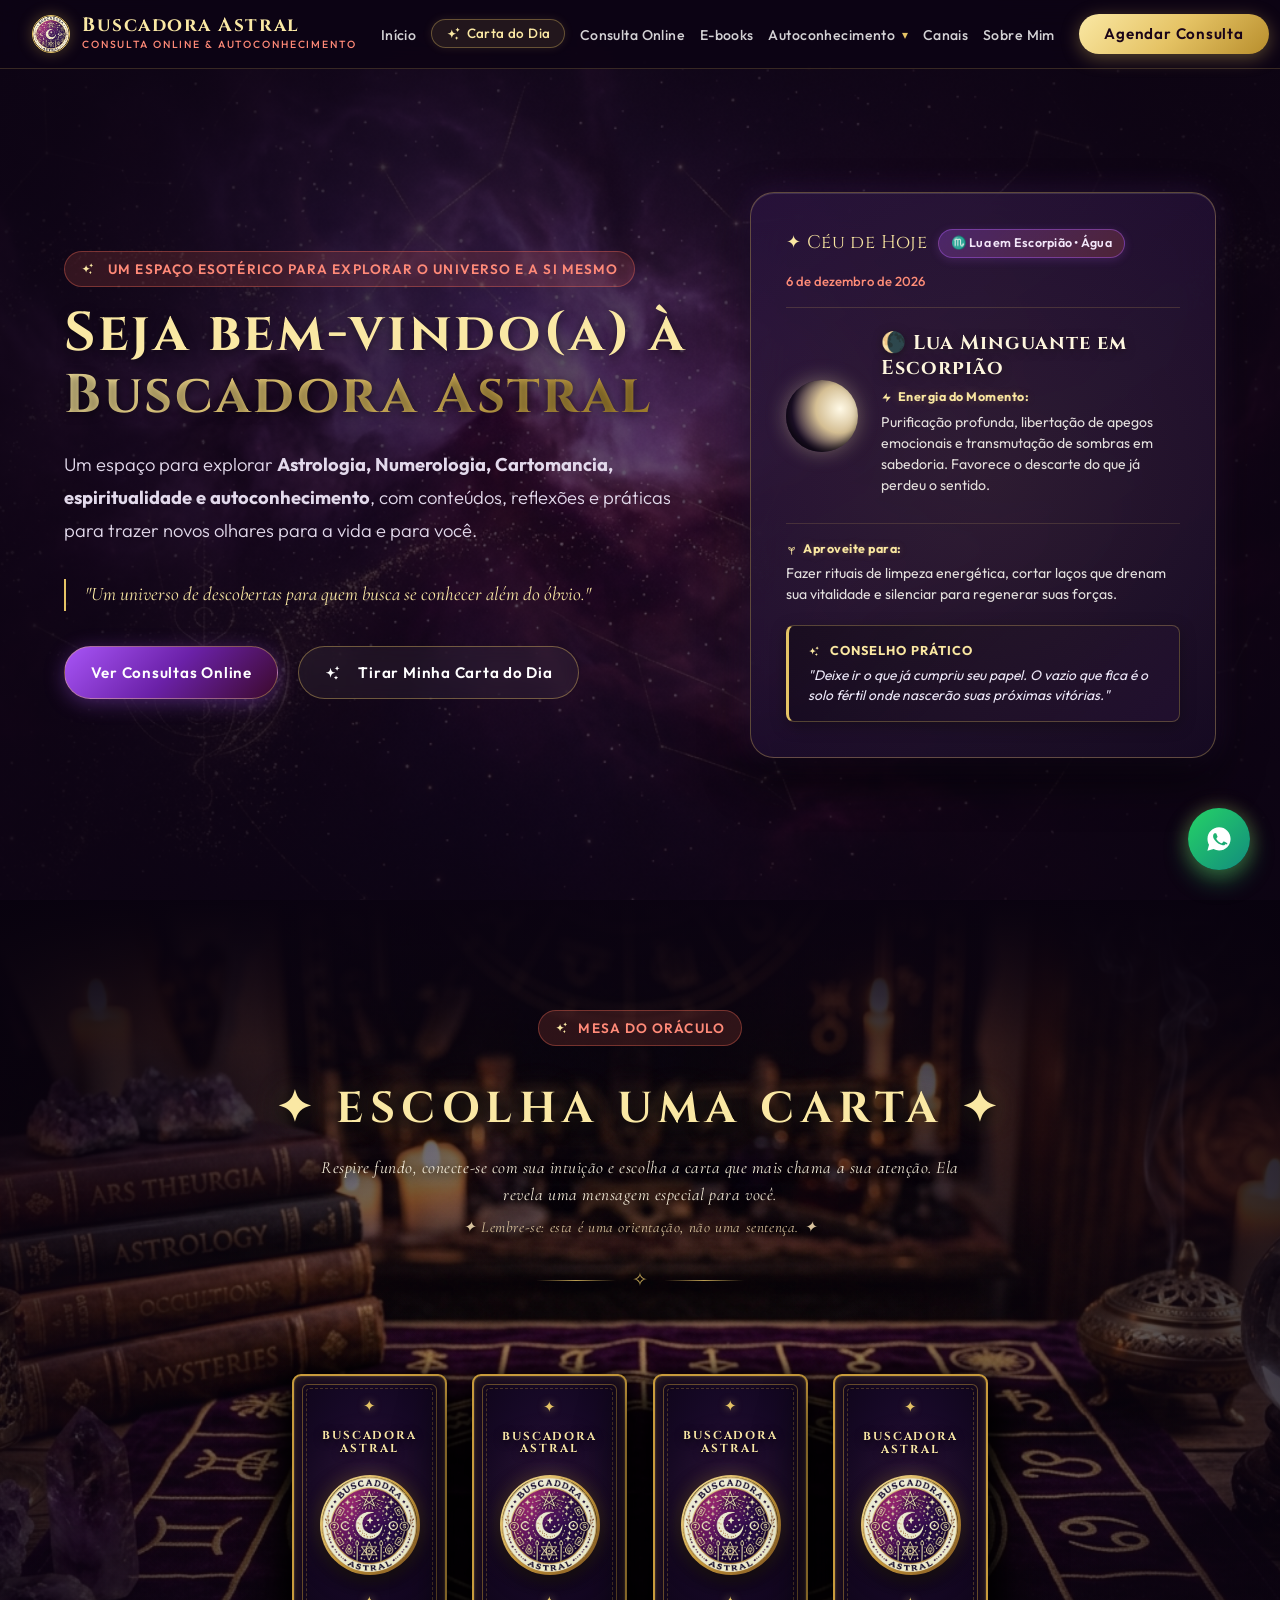
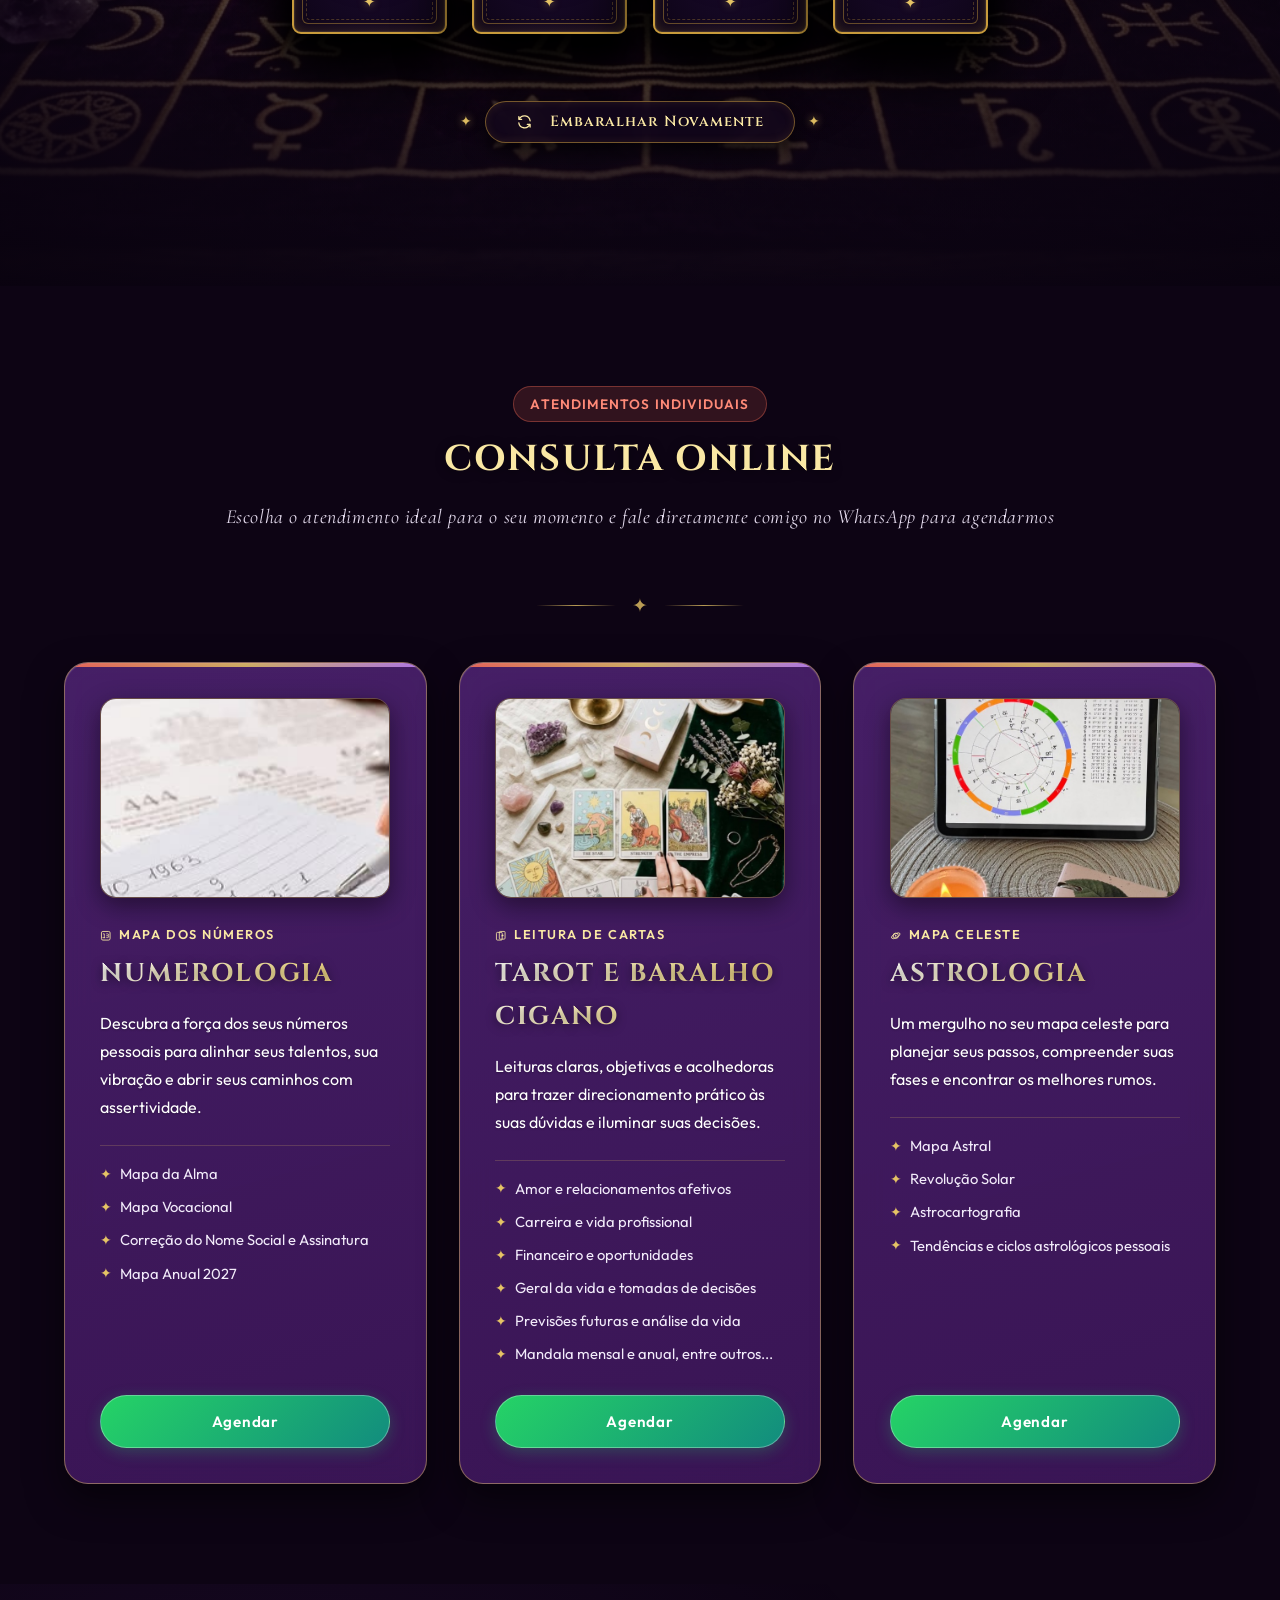
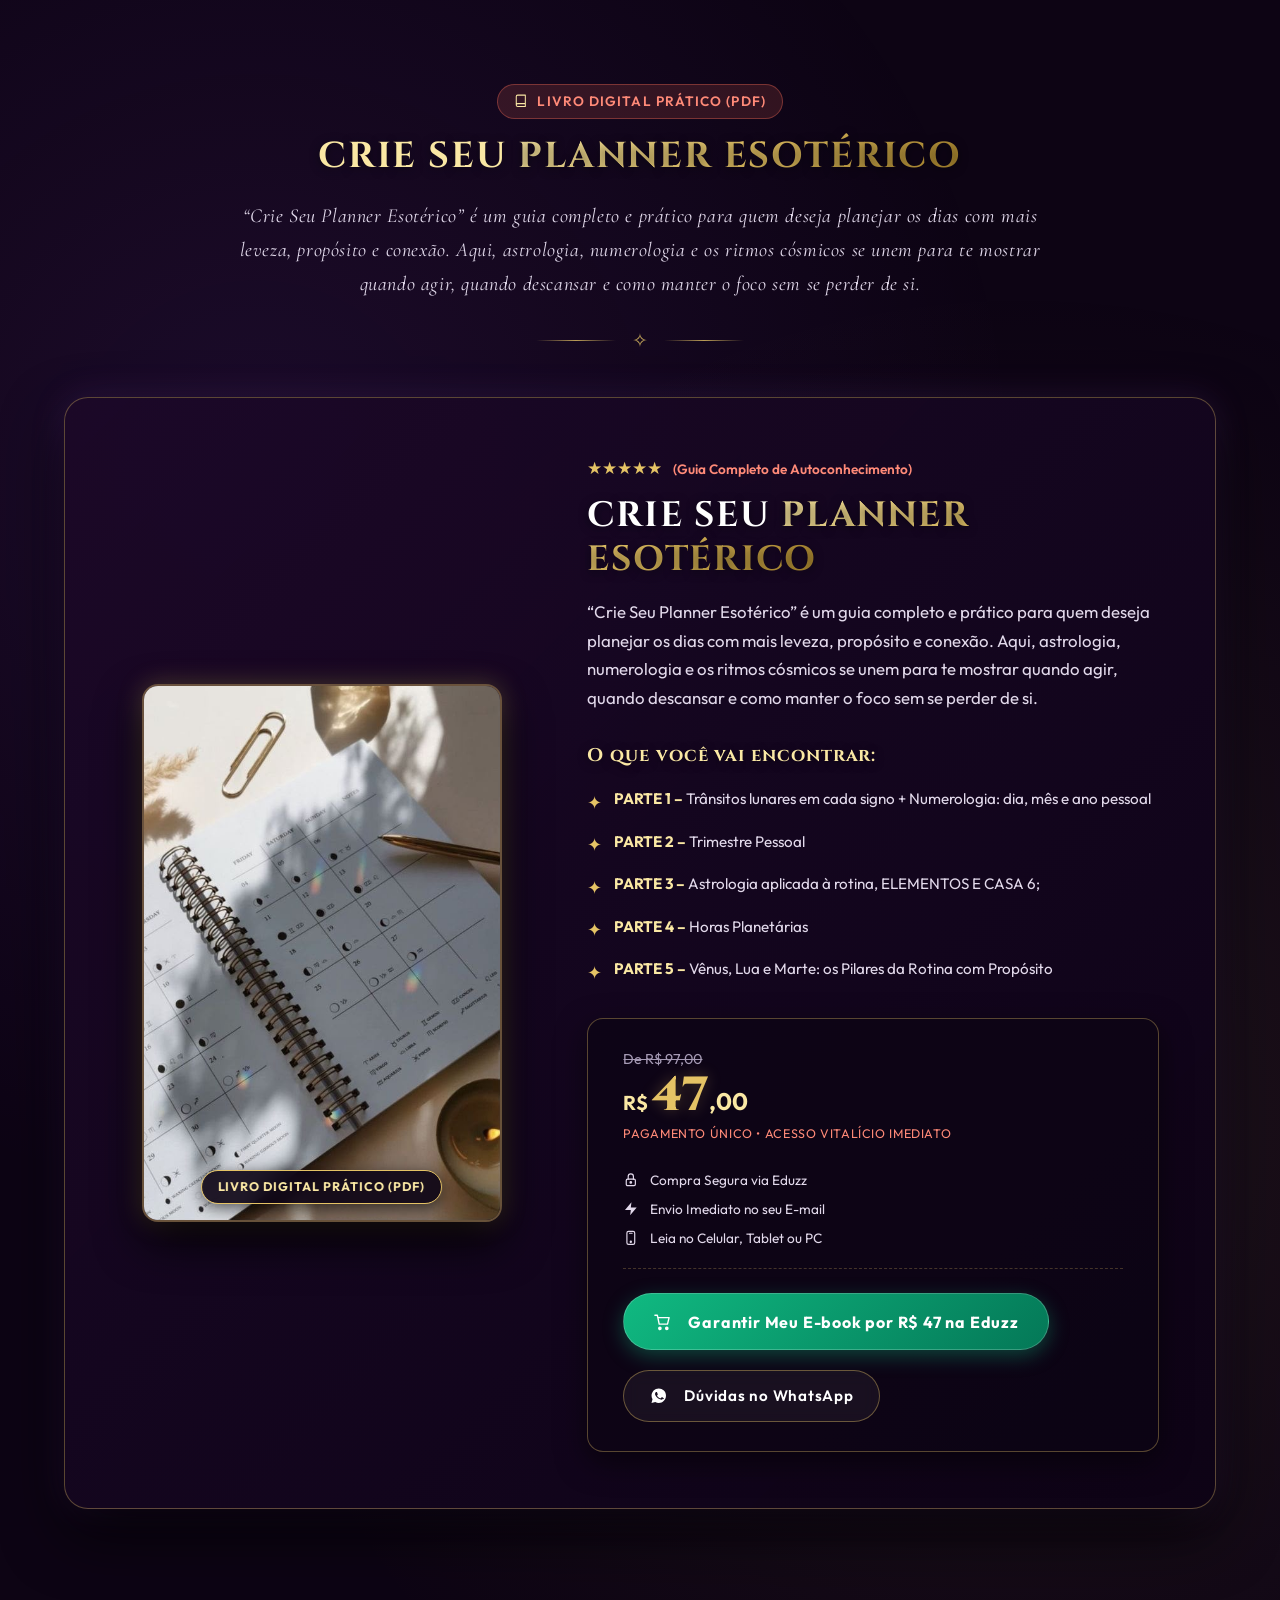
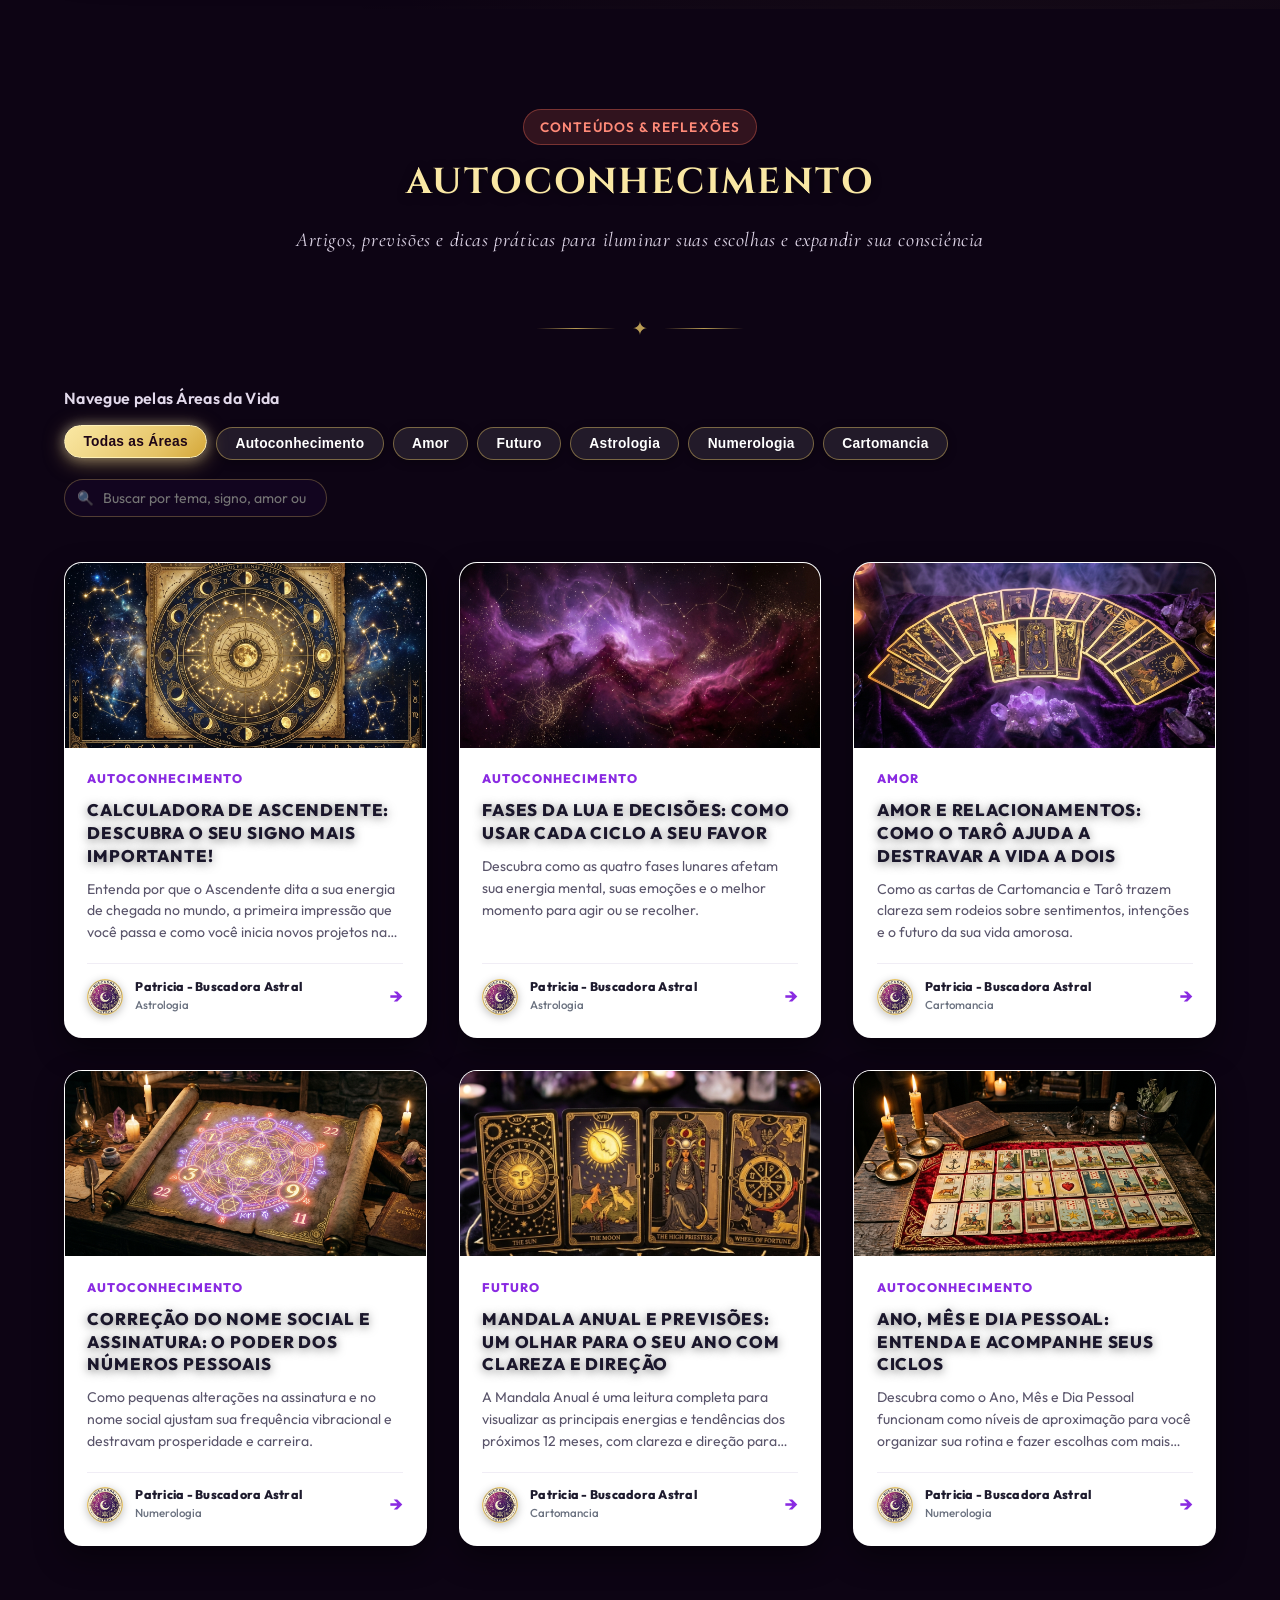
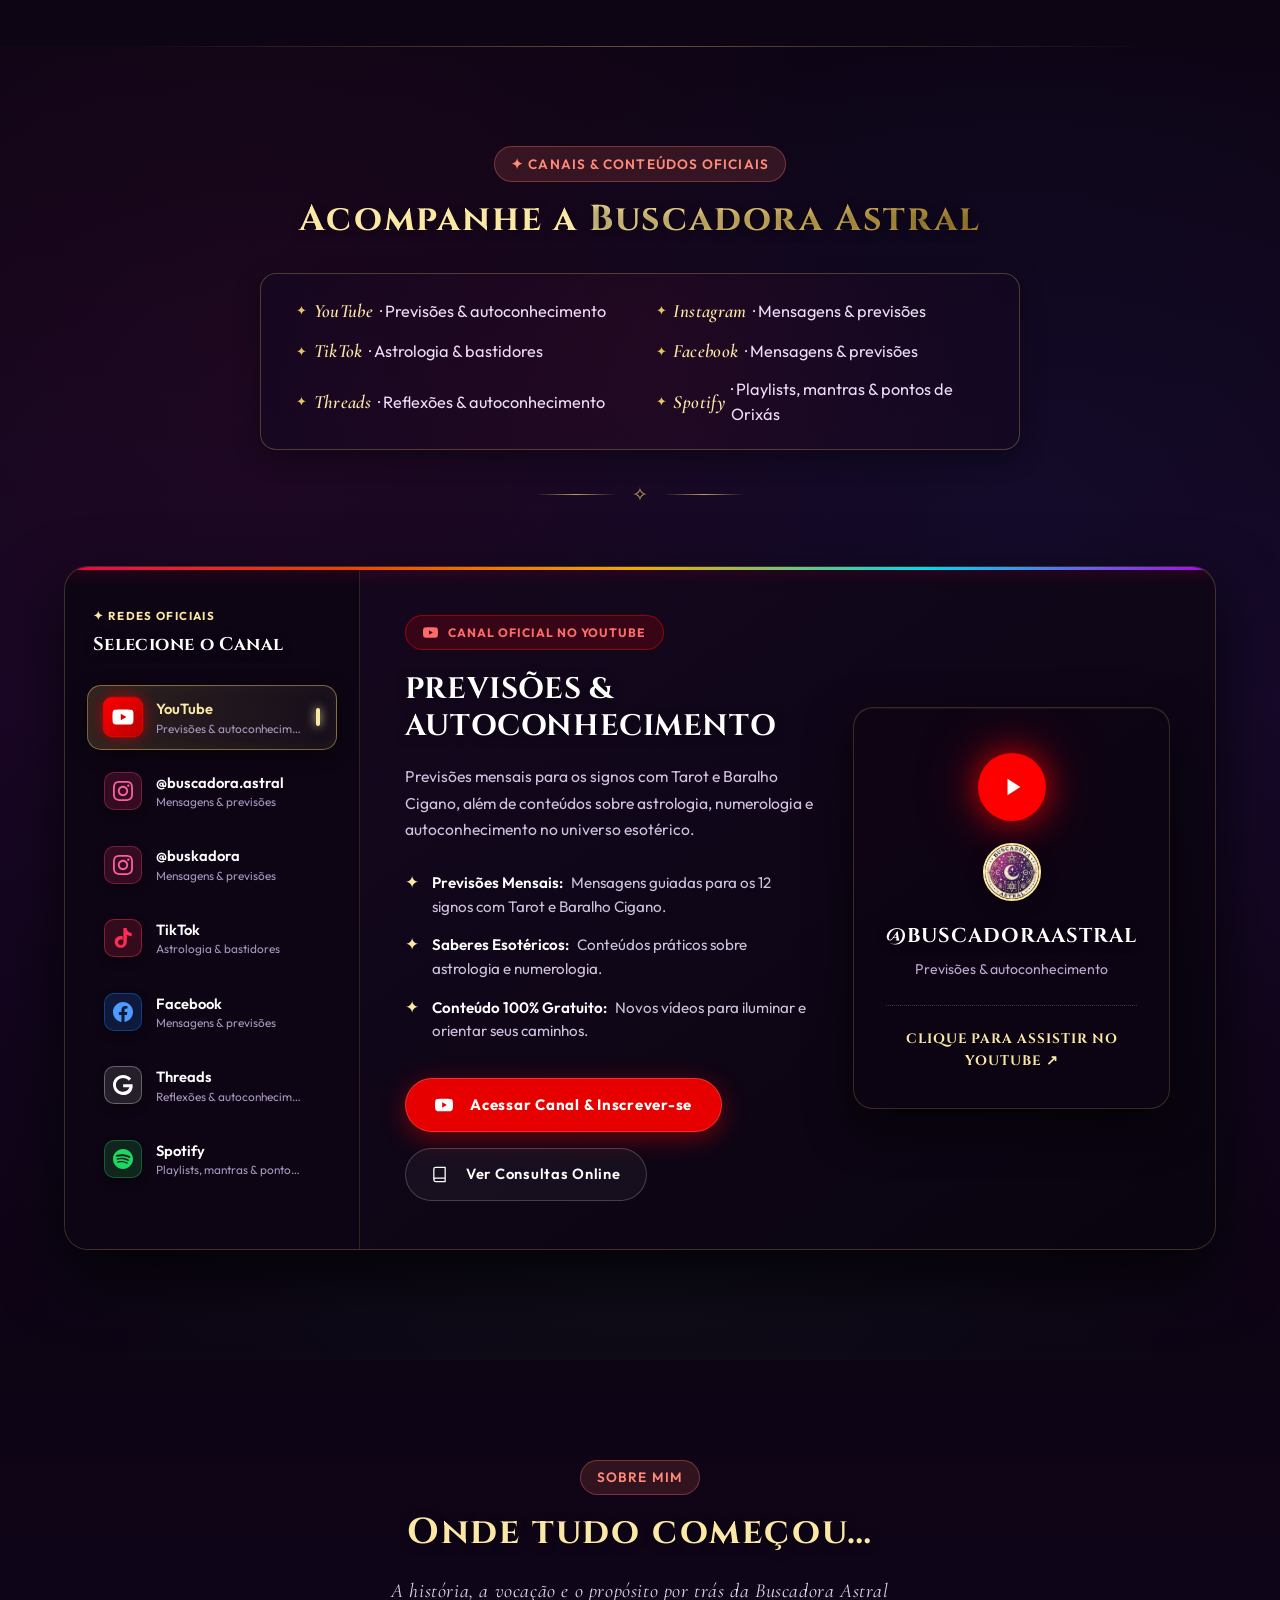
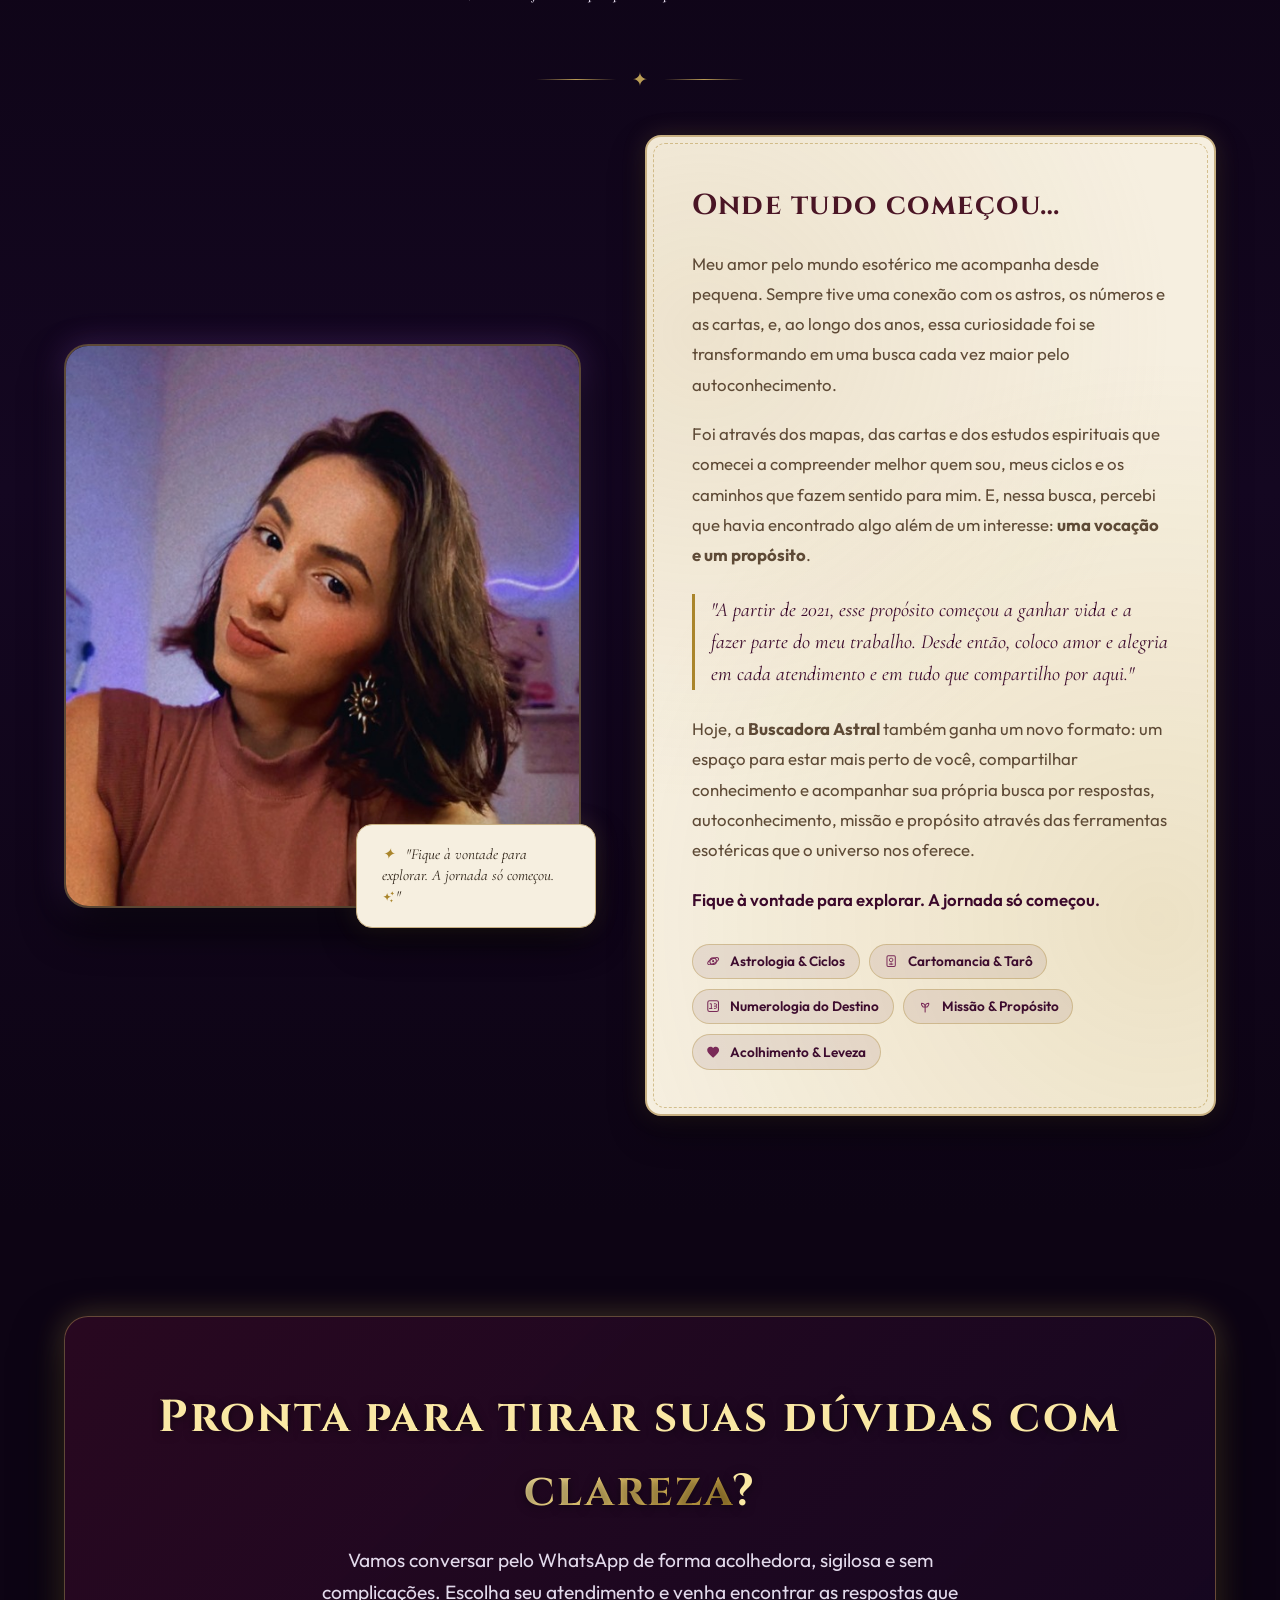
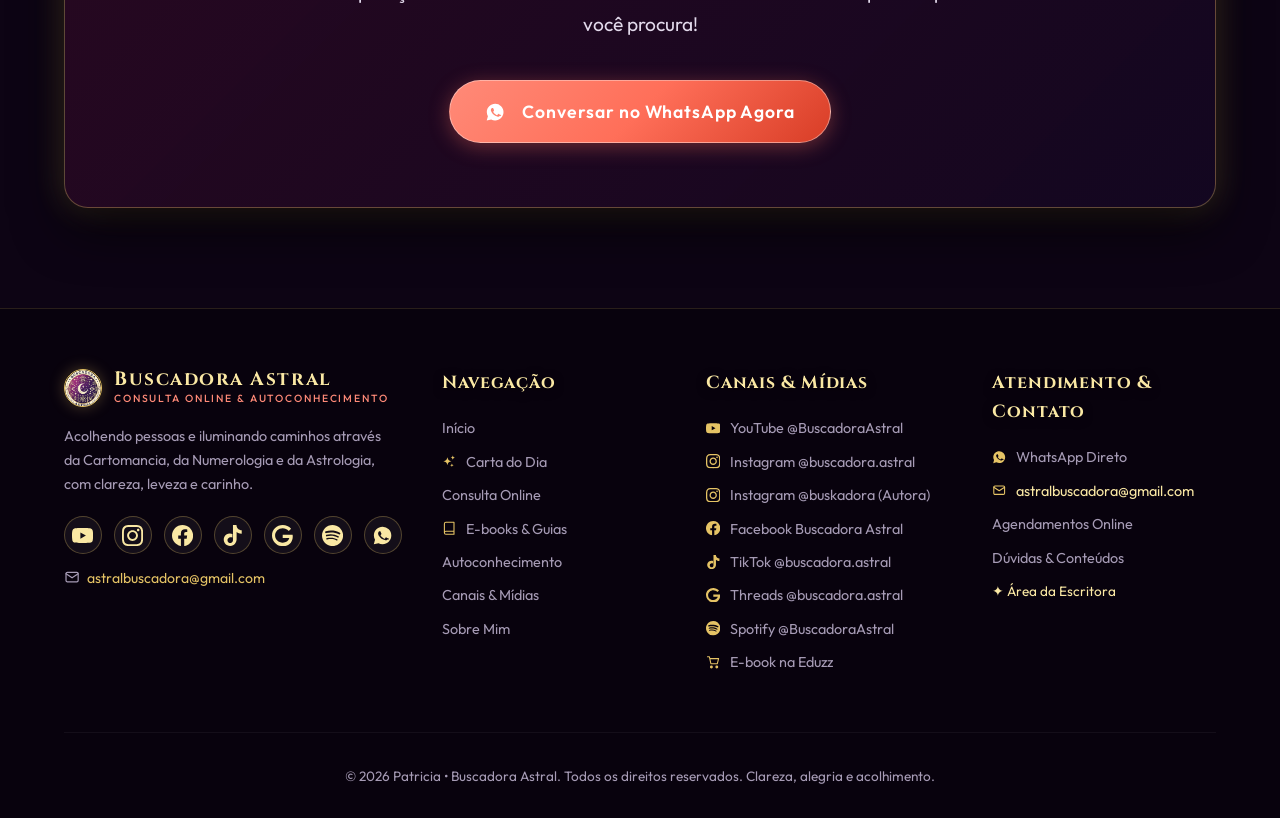
==== commit ef746a28: "feat: atualizacao geral de conteudos - catalogo numerologia, CTA do ebook, artigos do blog, descrico" ====
--- a/index.html
+++ b/index.html
@@ -12,7 +12,7 @@
   <link href="https://fonts.googleapis.com/css2?family=Cinzel:wght@500;600;700;800&family=Marcellus&family=Cormorant+Garamond:ital,wght@0,400;0,600;1,400;1,600&family=Outfit:wght@300;400;500;600;700&display=swap" rel="stylesheet">
   
   <!-- CSS Stylesheets -->
-  <link rel="stylesheet" href="css/style.css">
+  <link rel="stylesheet" href="css/style.css?v=20260922_6">
   <link rel="stylesheet" href="css/animations.css">
   <link rel="icon" type="image/jpeg" href="assets/logo_buscadora.jpg">
 </head>
@@ -288,10 +288,11 @@
     <section class="oracle-section" id="oraculo">
       <div class="container oracle-container">
         <div class="coral-badge" style="display: inline-block;">
-          <svg class="icon-svg"><use href="#icon-sparkles"></use></svg> Pausa de Bem-Estar
-        </div>
-        <h2>Tire a sua Carta do Dia</h2>
-        <p class="section-subtitle">Respire fundo, conecte-se com um pensamento bom e toque em uma das cartas para receber um conselho leve e alegre!</p>
+          <svg class="icon-svg"><use href="#icon-sparkles"></use></svg> Mesa do Oráculo
+        </div>
+        <h2 class="oracle-title">✦ ESCOLHA UMA CARTA ✦</h2>
+        <p class="section-subtitle oracle-lead-text">Respire fundo, conecte-se com sua intuição e escolha a carta que mais chama a sua atenção. Ela revela uma mensagem especial para você.</p>
+        <p class="oracle-disclaimer">✦ Lembre-se: esta é uma orientação, não uma sentença. ✦</p>
         <div class="mystic-divider"><span>✧</span></div>
 
         <div class="oracle-deck-area">
@@ -299,10 +300,12 @@
             <!-- Cartas com imagens dos arcanos inseridas dinamicamente via JS -->
           </div>
 
-          <div style="margin-top: 1.2rem;">
-            <button class="btn btn-outline" id="btn-shuffle-oracle">
+          <div class="oracle-shuffle-wrapper">
+            <span class="shuffle-star">✦</span>
+            <button class="btn btn-shuffle-pill" id="btn-shuffle-oracle">
               <svg class="icon-svg stroke"><use href="#icon-refresh"></use></svg> Embaralhar Novamente
             </button>
+            <span class="shuffle-star">✦</span>
           </div>
 
           <!-- Caixa com o Resultado da Carta Revelada (Com Imagem do Arcano) -->
@@ -357,10 +360,10 @@
                 Descubra a força dos seus números pessoais para alinhar seus talentos, sua vibração e abrir seus caminhos com assertividade.
               </p>
               <ul class="service-features">
-                <li>Mapa vocacional</li>
-                <li>Correção do nome social e assinatura</li>
-                <li>Alinhamento de vibrações e talentos de vida</li>
-                <li>Clareza sobre seus ciclos e propósitos</li>
+                <li>Mapa da Alma</li>
+                <li>Mapa Vocacional</li>
+                <li>Correção do Nome Social e Assinatura</li>
+                <li>Mapa Anual 2027</li>
               </ul>
             </div>
             <div class="service-action">
@@ -429,17 +432,19 @@
     <section class="ebooks-section" id="ebooks">
       <div class="container">
         <div class="coral-badge" style="display: block; width: fit-content; margin: 0 auto 0.5rem;">
-          <svg class="icon-svg stroke"><use href="#icon-book"></use></svg> Infoprodutos & Conhecimento Prático
-        </div>
-        <h2>Biblioteca Astral & E-books</h2>
-        <p class="section-subtitle">Aprenda a decifrar seus próprios ciclos e números com os guias práticos da Buscadora Astral</p>
+          <svg class="icon-svg stroke"><use href="#icon-book"></use></svg> Livro Digital Prático (PDF)
+        </div>
+        <h2>CRIE SEU <span class="gold-text">PLANNER ESOTÉRICO</span></h2>
+        <p class="section-subtitle" style="max-width: 820px; margin: 0 auto 1.5rem; line-height: 1.7;">
+          &ldquo;Crie Seu Planner Esotérico&rdquo; é um guia completo e prático para quem deseja planejar os dias com mais leveza, propósito e conexão. Aqui, astrologia, numerologia e os ritmos cósmicos se unem para te mostrar quando agir, quando descansar e como manter o foco sem se perder de si.
+        </p>
         <div class="mystic-divider"><span>✧</span></div>
 
         <div class="ebook-showcase reveal-on-scroll">
           <!-- Coluna 1: Mockup Visual 3D do Livro Digital -->
           <div class="ebook-visual-col">
             <div class="ebook-frame">
-              <img src="assets/foto_ebook.jpg" alt="E-book Numerologia do Destino e Calendário Astral" class="ebook-cover-img">
+              <img src="assets/foto_ebook.jpg" alt="E-book Crie Seu Planner Esotérico" class="ebook-cover-img">
               <div class="ebook-badge-tag">Livro Digital Prático (PDF)</div>
               <div class="ebook-glow"></div>
             </div>
@@ -451,30 +456,34 @@
               ★★★★★ <span>(Guia Completo de Autoconhecimento)</span>
             </div>
             <h3 class="ebook-main-title">
-              Numerologia do Destino & <span class="gold-text">Calendário Astral</span>
+              CRIE SEU <span class="gold-text">PLANNER ESOTÉRICO</span>
             </h3>
             <p class="ebook-lead">
-              O mapa prático e definitivo para você calcular sua própria assinatura cósmica, dominar seus números de poder e montar seu calendário astrológico e numerológico para o ano inteiro.
+              &ldquo;Crie Seu Planner Esotérico&rdquo; é um guia completo e prático para quem deseja planejar os dias com mais leveza, propósito e conexão. Aqui, astrologia, numerologia e os ritmos cósmicos se unem para te mostrar quando agir, quando descansar e como manter o foco sem se perder de si.
             </p>
 
             <div class="ebook-highlights">
-              <h4>O que você vai aprender e aplicar:</h4>
+              <h4>O que você vai encontrar:</h4>
               <ul class="ebook-checklist">
                 <li>
                   <span class="check-icon">✦</span>
-                  <div><strong>Cálculo da sua Numerologia de Destino:</strong> Descubra a missão oculta da sua data de nascimento e os talentos que regem sua trajetória.</div>
+                  <div><strong>PARTE 1 –</strong> Trânsitos lunares em cada signo + Numerologia: dia, mês e ano pessoal</div>
                 </li>
                 <li>
                   <span class="check-icon">✦</span>
-                  <div><strong>Montagem do seu Calendário Numerológico:</strong> Como prever os dias e meses favoráveis para contratos, amores, viagens e inícios de projetos.</div>
+                  <div><strong>PARTE 2 –</strong> Trimestre Pessoal</div>
                 </li>
                 <li>
                   <span class="check-icon">✦</span>
-                  <div><strong>Calendário Astrológico & Lunações:</strong> Sintonize suas intenções e ações com as quatro fases da Lua para não remar contra a maré.</div>
+                  <div><strong>PARTE 3 –</strong> Astrologia aplicada à rotina, ELEMENTOS E CASA 6;</div>
                 </li>
                 <li>
                   <span class="check-icon">✦</span>
-                  <div><strong>Tabelas Prontas para Consulta Imediata:</strong> Material didático e direto ao ponto, perfeito para consultar no celular ou imprimir.</div>
+                  <div><strong>PARTE 4 –</strong> Horas Planetárias</div>
+                </li>
+                <li>
+                  <span class="check-icon">✦</span>
+                  <div><strong>PARTE 5 –</strong> Vênus, Lua e Marte: os Pilares da Rotina com Propósito</div>
                 </li>
               </ul>
             </div>
@@ -503,7 +512,7 @@
                 <a href="https://chk.eduzz.com/ah5vey2i?currency=BRL" target="_blank" rel="noopener noreferrer" class="btn btn-eduzz" id="btn-buy-ebook-eduzz">
                   <svg class="icon-svg stroke"><use href="#icon-cart"></use></svg> Garantir Meu E-book por R$ 47 na Eduzz
                 </a>
-                <a href="#" class="btn btn-outline whatsapp-general-link" data-msg="Olá, Patrícia! Gostaria de tirar algumas dúvidas sobre o seu e-book de Numerologia do Destino e Calendário Astral.">
+                <a href="#" class="btn btn-outline whatsapp-general-link" data-msg="Olá, Patrícia! Gostaria de tirar algumas dúvidas sobre o seu e-book Crie Seu Planner Esotérico.">
                   <svg class="icon-svg"><use href="#icon-whatsapp"></use></svg> Dúvidas no WhatsApp
                 </a>
               </div>
@@ -554,203 +563,583 @@
       <div class="container">
         <div class="media-header reveal-on-scroll">
           <div class="coral-badge" style="display: inline-block; margin-bottom: 0.5rem;">
-            ✦ Conexão & Redes Oficiais
+            ✦ Canais &amp; Conteúdos Oficiais
           </div>
           <h2>Acompanhe a <span class="gold-text">Buscadora Astral</span></h2>
-          <p class="section-subtitle">
-            Previsões dos signos, mensagens diárias, astrologia consciente e saberes místicos em todas as plataformas
-          </p>
+          <div class="channels-official-list">
+            <div class="channel-desc-line"><em>YouTube</em> · Previsões &amp; autoconhecimento</div>
+            <div class="channel-desc-line"><em>Instagram</em> · Mensagens &amp; previsões</div>
+            <div class="channel-desc-line"><em>TikTok</em> · Astrologia &amp; bastidores</div>
+            <div class="channel-desc-line"><em>Facebook</em> · Mensagens &amp; previsões</div>
+            <div class="channel-desc-line"><em>Threads</em> · Reflexões &amp; autoconhecimento</div>
+            <div class="channel-desc-line"><em>Spotify</em> · Playlists, mantras &amp; pontos de Orixás</div>
+          </div>
           <div class="mystic-divider"><span>✧</span></div>
         </div>
 
-        <!-- GRID DE CANAIS E REDES SOCIAIS -->
-        <div class="social-channels-grid">
-          
-          <!-- CARD 1: YOUTUBE -->
-          <div class="channel-card card-youtube reveal-on-scroll">
-            <div class="channel-card-glow glow-yt"></div>
-            <div>
-              <div class="channel-card-header">
-                <div class="channel-icon-wrapper icon-yt">
-                  <svg class="icon-svg"><use href="#icon-youtube"></use></svg>
+        <!-- QUADRADO UNIFICADO DE REDES SOCIAIS COM MENU LATERAL -->
+        <div class="media-box-container reveal-on-scroll">
+          <div class="media-box-glow-top"></div>
+          <div class="media-box-inner">
+            
+            <!-- MENU LATERAL ESQUERDO (DENTRO DO QUADRADO) -->
+            <aside class="media-sidebar" aria-label="Menu de Redes Sociais">
+              <div class="media-sidebar-header">
+                <span class="media-sidebar-tag">✦ REDES OFICIAIS</span>
+                <h4 class="media-sidebar-title">Selecione o Canal</h4>
+              </div>
+              
+              <nav class="media-sidebar-nav">
+                <!-- 1: YouTube -->
+                <button type="button" class="media-sidebar-btn media-tab-btn active" data-tab="youtube" onclick="selectMediaChannel('youtube')">
+                  <div class="media-nav-icon icon-yt">
+                    <svg class="icon-svg"><use href="#icon-youtube"></use></svg>
+                  </div>
+                  <div class="media-nav-info">
+                    <span class="media-nav-name">YouTube</span>
+                    <span class="media-nav-sub">Previsões &amp; autoconhecimento</span>
+                  </div>
+                  <div class="media-nav-indicator"></div>
+                </button>
+
+                <!-- 2: Instagram Oficial -->
+                <button type="button" class="media-sidebar-btn media-tab-btn" data-tab="instagram-oficial" onclick="selectMediaChannel('instagram-oficial')">
+                  <div class="media-nav-icon icon-ig">
+                    <svg class="icon-svg"><use href="#icon-instagram"></use></svg>
+                  </div>
+                  <div class="media-nav-info">
+                    <span class="media-nav-name">@buscadora.astral</span>
+                    <span class="media-nav-sub">Mensagens &amp; previsões</span>
+                  </div>
+                  <div class="media-nav-indicator"></div>
+                </button>
+
+                <!-- 3: Instagram Autora -->
+                <button type="button" class="media-sidebar-btn media-tab-btn" data-tab="instagram-autora" onclick="selectMediaChannel('instagram-autora')">
+                  <div class="media-nav-icon icon-ig">
+                    <svg class="icon-svg"><use href="#icon-instagram"></use></svg>
+                  </div>
+                  <div class="media-nav-info">
+                    <span class="media-nav-name">@buskadora</span>
+                    <span class="media-nav-sub">Mensagens &amp; previsões</span>
+                  </div>
+                  <div class="media-nav-indicator"></div>
+                </button>
+
+                <!-- 4: TikTok -->
+                <button type="button" class="media-sidebar-btn media-tab-btn" data-tab="tiktok" onclick="selectMediaChannel('tiktok')">
+                  <div class="media-nav-icon icon-tt">
+                    <svg class="icon-svg"><use href="#icon-tiktok"></use></svg>
+                  </div>
+                  <div class="media-nav-info">
+                    <span class="media-nav-name">TikTok</span>
+                    <span class="media-nav-sub">Astrologia &amp; bastidores</span>
+                  </div>
+                  <div class="media-nav-indicator"></div>
+                </button>
+
+                <!-- 5: Facebook -->
+                <button type="button" class="media-sidebar-btn media-tab-btn" data-tab="facebook" onclick="selectMediaChannel('facebook')">
+                  <div class="media-nav-icon icon-fb">
+                    <svg class="icon-svg"><use href="#icon-facebook"></use></svg>
+                  </div>
+                  <div class="media-nav-info">
+                    <span class="media-nav-name">Facebook</span>
+                    <span class="media-nav-sub">Mensagens &amp; previsões</span>
+                  </div>
+                  <div class="media-nav-indicator"></div>
+                </button>
+
+                <!-- 6: Threads -->
+                <button type="button" class="media-sidebar-btn media-tab-btn" data-tab="threads" onclick="selectMediaChannel('threads')">
+                  <div class="media-nav-icon icon-threads">
+                    <svg class="icon-svg"><use href="#icon-threads"></use></svg>
+                  </div>
+                  <div class="media-nav-info">
+                    <span class="media-nav-name">Threads</span>
+                    <span class="media-nav-sub">Reflexões &amp; autoconhecimento</span>
+                  </div>
+                  <div class="media-nav-indicator"></div>
+                </button>
+
+                <!-- 7: Spotify -->
+                <button type="button" class="media-sidebar-btn media-tab-btn" data-tab="spotify" onclick="selectMediaChannel('spotify')">
+                  <div class="media-nav-icon icon-sp">
+                    <svg class="icon-svg"><use href="#icon-spotify"></use></svg>
+                  </div>
+                  <div class="media-nav-info">
+                    <span class="media-nav-name">Spotify</span>
+                    <span class="media-nav-sub">Playlists, mantras &amp; pontos de Orixás</span>
+                  </div>
+                  <div class="media-nav-indicator"></div>
+                </button>
+              </nav>
+            </aside>
+
+            <!-- ÁREA DE CONTEÚDO PRINCIPAL (DIREITA DO QUADRADO) -->
+            <main class="media-content-display">
+              
+              <!-- PAINEL 1: YOUTUBE -->
+              <div class="media-panel-tab media-tab-panel active" id="tab-youtube">
+                <div class="media-panel-grid">
+                  <div class="media-panel-info">
+                    <div class="media-pill-badge badge-yt">
+                      <svg class="icon-svg"><use href="#icon-youtube"></use></svg> CANAL OFICIAL NO YOUTUBE
+                    </div>
+                    <h3 class="media-content-title">PREVISÕES &amp; AUTOCONHECIMENTO</h3>
+                    <p class="media-content-desc">
+                      Previsões mensais para os signos com Tarot e Baralho Cigano, além de conteúdos sobre astrologia, numerologia e autoconhecimento no universo esotérico.
+                    </p>
+                    <ul class="media-highlights-list">
+                      <li>
+                        <span class="highlight-star">✦</span>
+                        <div class="highlight-text">
+                          <strong>Previsões Mensais:</strong> Mensagens guiadas para os 12 signos com Tarot e Baralho Cigano.
+                        </div>
+                      </li>
+                      <li>
+                        <span class="highlight-star">✦</span>
+                        <div class="highlight-text">
+                          <strong>Saberes Esotéricos:</strong> Conteúdos práticos sobre astrologia e numerologia.
+                        </div>
+                      </li>
+                      <li>
+                        <span class="highlight-star">✦</span>
+                        <div class="highlight-text">
+                          <strong>Conteúdo 100% Gratuito:</strong> Novos vídeos para iluminar e orientar seus caminhos.
+                        </div>
+                      </li>
+                    </ul>
+                    <div class="media-actions-group">
+                      <a href="https://www.youtube.com/@BuscadoraAstral" target="_blank" rel="noopener noreferrer" class="btn btn-action-main btn-action-yt">
+                        <svg class="icon-svg"><use href="#icon-youtube"></use></svg> Acessar Canal &amp; Inscrever-se
+                      </a>
+                      <a href="#catalogo" class="btn btn-action-outline">
+                        <svg class="icon-svg"><use href="#icon-book"></use></svg> Ver Consultas Online
+                      </a>
+                    </div>
+                  </div>
+                  
+                  <div class="media-panel-preview">
+                    <a href="https://www.youtube.com/@BuscadoraAstral" target="_blank" rel="noopener noreferrer" class="media-preview-card preview-yt">
+                      <div class="preview-glow-halo halo-yt"></div>
+                      <div class="preview-play-icon icon-glow-yt">
+                        <svg viewBox="0 0 24 24" class="svg-play-triangle"><polygon points="6 3 20 12 6 21 6 3" fill="#ffffff"/></svg>
+                      </div>
+                      <div class="preview-brand-logo">
+                        <img src="assets/logo_buscadora.jpg" alt="Logo Buscadora Astral" />
+                      </div>
+                      <h4 class="preview-handle">@BUSCADORAASTRAL</h4>
+                      <p class="preview-tagline">Previsões &amp; autoconhecimento</p>
+                      <div class="preview-divider"></div>
+                      <span class="preview-cta-link">CLIQUE PARA ASSISTIR NO YOUTUBE ↗</span>
+                    </a>
+                  </div>
                 </div>
-                <div class="channel-meta">
-                  <span class="channel-badge badge-yt">Canal Oficial</span>
-                  <h4>YouTube</h4>
+              </div>
+
+              <!-- PAINEL 2: INSTAGRAM OFICIAL -->
+              <div class="media-panel-tab media-tab-panel" id="tab-instagram-oficial">
+                <div class="media-panel-grid">
+                  <div class="media-panel-info">
+                    <div class="media-pill-badge badge-ig">
+                      <svg class="icon-svg"><use href="#icon-instagram"></use></svg> INSTAGRAM OFICIAL
+                    </div>
+                    <h3 class="media-content-title">MENSAGENS &amp; PREVISÕES</h3>
+                    <p class="media-content-desc">
+                      Previsões para o seu signo, mensagens do dia, energia da semana e do fim de semana, além de conteúdos para interagir com as cartas e receber seus recados. Um espaço para começar o dia, a semana e o mês com mais clareza, direção e consciência.
+                    </p>
+                    <ul class="media-highlights-list">
+                      <li>
+                        <span class="highlight-star">✦</span>
+                        <div class="highlight-text">
+                          <strong>Mensagens Diárias:</strong> Recados das cartas para inspirar e direcionar sua rotina.
+                        </div>
+                      </li>
+                      <li>
+                        <span class="highlight-star">✦</span>
+                        <div class="highlight-text">
+                          <strong>Energias da Semana:</strong> Panorama completo do céu e dos oráculos para suas decisões.
+                        </div>
+                      </li>
+                      <li>
+                        <span class="highlight-star">✦</span>
+                        <div class="highlight-text">
+                          <strong>Interação com Cartas:</strong> Escolha seu monte e receba aconselhamentos em tempo real.
+                        </div>
+                      </li>
+                    </ul>
+                    <div class="media-actions-group">
+                      <a href="https://www.instagram.com/buscadora.astral" target="_blank" rel="noopener noreferrer" class="btn btn-action-main btn-action-ig">
+                        <svg class="icon-svg"><use href="#icon-instagram"></use></svg> Seguir Perfil no Instagram
+                      </a>
+                      <a href="#catalogo" class="btn btn-action-outline">
+                        <svg class="icon-svg"><use href="#icon-book"></use></svg> Ver Consultas Online
+                      </a>
+                    </div>
+                  </div>
+                  
+                  <div class="media-panel-preview">
+                    <a href="https://www.instagram.com/buscadora.astral" target="_blank" rel="noopener noreferrer" class="media-preview-card preview-ig">
+                      <div class="preview-glow-halo halo-ig"></div>
+                      <div class="preview-play-icon icon-glow-ig">
+                        <svg class="icon-svg"><use href="#icon-instagram"></use></svg>
+                      </div>
+                      <div class="preview-brand-logo">
+                        <img src="assets/logo_buscadora.jpg" alt="Logo Buscadora Astral" />
+                      </div>
+                      <h4 class="preview-handle">@BUSCADORA.ASTRAL</h4>
+                      <p class="preview-tagline">Mensagens &amp; previsões</p>
+                      <div class="preview-divider"></div>
+                      <span class="preview-cta-link">CLIQUE PARA VER NO INSTAGRAM ↗</span>
+                    </a>
+                  </div>
                 </div>
               </div>
-              <h3 class="channel-card-title">Previsões, cartas e autoconhecimento</h3>
-              <p class="channel-card-desc">
-                Previsões mensais para os 12 signos com Tarot e Baralho Cigano, além de conteúdos completos sobre astrologia, numerologia e autoconhecimento no universo esotérico.
-              </p>
-            </div>
-            <div class="channel-card-footer">
-              <a href="https://www.youtube.com/@BuscadoraAstral" target="_blank" rel="noopener noreferrer" class="btn btn-sm btn-youtube">
-                <svg class="icon-svg"><use href="#icon-youtube"></use></svg> Acessar Canal
-              </a>
-              <span class="channel-handle">@BuscadoraAstral</span>
-            </div>
-          </div>
-
-          <!-- CARD 2: INSTAGRAM OFICIAL -->
-          <div class="channel-card card-instagram reveal-on-scroll">
-            <div class="channel-card-glow glow-ig"></div>
-            <div>
-              <div class="channel-card-header">
-                <div class="channel-icon-wrapper icon-ig">
-                  <svg class="icon-svg"><use href="#icon-instagram"></use></svg>
+
+              <!-- PAINEL 3: INSTAGRAM AUTORA -->
+              <div class="media-panel-tab media-tab-panel" id="tab-instagram-autora">
+                <div class="media-panel-grid">
+                  <div class="media-panel-info">
+                    <div class="media-pill-badge badge-ig">
+                      <svg class="icon-svg"><use href="#icon-instagram"></use></svg> INSTAGRAM DA AUTORA
+                    </div>
+                    <h3 class="media-content-title">MENSAGENS &amp; PREVISÕES</h3>
+                    <p class="media-content-desc">
+                      Um espaço para compreender melhor a astrologia, os movimentos dos astros e como eles podem refletir nos diferentes momentos da vida. Conteúdos de autoconhecimento, previsões astrológicas e reflexões para acompanhar o céu com mais consciência.
+                    </p>
+                    <ul class="media-highlights-list">
+                      <li>
+                        <span class="highlight-star">✦</span>
+                        <div class="highlight-text">
+                          <strong>Movimentos Astrais:</strong> Trânsitos, lunações e influência dos astros no dia a dia.
+                        </div>
+                      </li>
+                      <li>
+                        <span class="highlight-star">✦</span>
+                        <div class="highlight-text">
+                          <strong>Visão da Escritora:</strong> Reflexões intimistas sobre oráculos, escrita e propósito.
+                        </div>
+                      </li>
+                      <li>
+                        <span class="highlight-star">✦</span>
+                        <div class="highlight-text">
+                          <strong>Consciência Cósmica:</strong> Práticas para alinhar sua rotina aos ritmos celestes.
+                        </div>
+                      </li>
+                    </ul>
+                    <div class="media-actions-group">
+                      <a href="https://www.instagram.com/buskadora" target="_blank" rel="noopener noreferrer" class="btn btn-action-main btn-action-ig">
+                        <svg class="icon-svg"><use href="#icon-instagram"></use></svg> Seguir Bùskadora no Instagram
+                      </a>
+                      <a href="#catalogo" class="btn btn-action-outline">
+                        <svg class="icon-svg"><use href="#icon-book"></use></svg> Ver Consultas Online
+                      </a>
+                    </div>
+                  </div>
+                  
+                  <div class="media-panel-preview">
+                    <a href="https://www.instagram.com/buskadora" target="_blank" rel="noopener noreferrer" class="media-preview-card preview-ig">
+                      <div class="preview-glow-halo halo-ig"></div>
+                      <div class="preview-play-icon icon-glow-ig">
+                        <svg class="icon-svg"><use href="#icon-instagram"></use></svg>
+                      </div>
+                      <div class="preview-brand-logo">
+                        <img src="assets/logo_buscadora.jpg" alt="Logo Bùskadora" />
+                      </div>
+                      <h4 class="preview-handle">@BUSKADORA</h4>
+                      <p class="preview-tagline">Mensagens &amp; previsões</p>
+                      <div class="preview-divider"></div>
+                      <span class="preview-cta-link">CLIQUE PARA VER NO INSTAGRAM ↗</span>
+                    </a>
+                  </div>
                 </div>
-                <div class="channel-meta">
-                  <span class="channel-badge badge-ig">Instagram Oficial</span>
-                  <h4>@buscadora.astral</h4>
+              </div>
+
+              <!-- PAINEL 4: TIKTOK -->
+              <div class="media-panel-tab media-tab-panel" id="tab-tiktok">
+                <div class="media-panel-grid">
+                  <div class="media-panel-info">
+                    <div class="media-pill-badge badge-tt">
+                      <svg class="icon-svg"><use href="#icon-tiktok"></use></svg> TIKTOK OFICIAL
+                    </div>
+                    <h3 class="media-content-title">ASTROLOGIA &amp; BASTIDORES</h3>
+                    <p class="media-content-desc">
+                      Previsões astrológicas dinâmicas, leituras rápidas com as cartas, curiosidades sobre os signos e os bastidores das consultas da Buscadora Astral.
+                    </p>
+                    <ul class="media-highlights-list">
+                      <li>
+                        <span class="highlight-star">✦</span>
+                        <div class="highlight-text">
+                          <strong>Tiragens Rápidas:</strong> Respostas diretas e mensagens instantâneas do Tarot.
+                        </div>
+                      </li>
+                      <li>
+                        <span class="highlight-star">✦</span>
+                        <div class="highlight-text">
+                          <strong>Curiosidades dos Signos:</strong> Traços de personalidade, combinações e arquétipos.
+                        </div>
+                      </li>
+                      <li>
+                        <span class="highlight-star">✦</span>
+                        <div class="highlight-text">
+                          <strong>Bastidores &amp; Mística:</strong> A energia dos atendimentos e da preparação dos oráculos.
+                        </div>
+                      </li>
+                    </ul>
+                    <div class="media-actions-group">
+                      <a href="https://www.tiktok.com/@buscadora.astral?_r=1&_t=ZS-99cZCq4mDjx" target="_blank" rel="noopener noreferrer" class="btn btn-action-main btn-action-tt">
+                        <svg class="icon-svg"><use href="#icon-tiktok"></use></svg> Seguir no TikTok
+                      </a>
+                      <a href="#catalogo" class="btn btn-action-outline">
+                        <svg class="icon-svg"><use href="#icon-book"></use></svg> Ver Consultas Online
+                      </a>
+                    </div>
+                  </div>
+                  
+                  <div class="media-panel-preview">
+                    <a href="https://www.tiktok.com/@buscadora.astral?_r=1&_t=ZS-99cZCq4mDjx" target="_blank" rel="noopener noreferrer" class="media-preview-card preview-tt">
+                      <div class="preview-glow-halo halo-tt"></div>
+                      <div class="preview-play-icon icon-glow-tt">
+                        <svg class="icon-svg"><use href="#icon-tiktok"></use></svg>
+                      </div>
+                      <div class="preview-brand-logo">
+                        <img src="assets/logo_buscadora.jpg" alt="Logo Buscadora Astral" />
+                      </div>
+                      <h4 class="preview-handle">@BUSCADORA.ASTRAL</h4>
+                      <p class="preview-tagline">Astrologia &amp; bastidores</p>
+                      <div class="preview-divider"></div>
+                      <span class="preview-cta-link">CLIQUE PARA ASSISTIR NO TIKTOK ↗</span>
+                    </a>
+                  </div>
                 </div>
               </div>
-              <h3 class="channel-card-title">Previsões para acompanhar sua jornada</h3>
-              <p class="channel-card-desc">
-                Previsões para o seu signo, mensagens do dia, energia da semana e do fim de semana, além de conteúdos para interagir com as cartas e receber seus recados. Um espaço para começar o dia, a semana e o mês com mais clareza, direção e consciência.
-              </p>
-            </div>
-            <div class="channel-card-footer">
-              <a href="https://www.instagram.com/buscadora.astral" target="_blank" rel="noopener noreferrer" class="btn btn-sm btn-instagram">
-                <svg class="icon-svg"><use href="#icon-instagram"></use></svg> Seguir Perfil
-              </a>
-              <span class="channel-handle">@buscadora.astral</span>
-            </div>
-          </div>
-
-          <!-- CARD 3: INSTAGRAM BÙSKADORA -->
-          <div class="channel-card card-buskadora reveal-on-scroll">
-            <div class="channel-card-glow glow-ig"></div>
-            <div>
-              <div class="channel-card-header">
-                <div class="channel-icon-wrapper icon-ig">
-                  <svg class="icon-svg"><use href="#icon-instagram"></use></svg>
+
+              <!-- PAINEL 5: FACEBOOK -->
+              <div class="media-panel-tab media-tab-panel" id="tab-facebook">
+                <div class="media-panel-grid">
+                  <div class="media-panel-info">
+                    <div class="media-pill-badge badge-fb">
+                      <svg class="icon-svg"><use href="#icon-facebook"></use></svg> PÁGINA NO FACEBOOK
+                    </div>
+                    <h3 class="media-content-title">MENSAGENS &amp; PREVISÕES</h3>
+                    <p class="media-content-desc">
+                      Acompanhe previsões para o seu signo, mensagens do dia, energias da semana e do fim de semana, além de conteúdos com cartas e astrologia para ajudar você a compreender os momentos e se direcionar melhor.
+                    </p>
+                    <ul class="media-highlights-list">
+                      <li>
+                        <span class="highlight-star">✦</span>
+                        <div class="highlight-text">
+                          <strong>Previsões &amp; Mensagens:</strong> Leituras para o seu signo e energias da semana.
+                        </div>
+                      </li>
+                      <li>
+                        <span class="highlight-star">✦</span>
+                        <div class="highlight-text">
+                          <strong>Textos Aprofundados:</strong> Análises completas dos ciclos lunares e trânsitos celestes.
+                        </div>
+                      </li>
+                      <li>
+                        <span class="highlight-star">✦</span>
+                        <div class="highlight-text">
+                          <strong>Atualizações Contínuas:</strong> Todas as previsões reunidas de forma acessível.
+                        </div>
+                      </li>
+                    </ul>
+                    <div class="media-actions-group">
+                      <a href="https://www.facebook.com/share/1EnRJUXWRF/?mibextid=wwXIfr" target="_blank" rel="noopener noreferrer" class="btn btn-action-main btn-action-fb">
+                        <svg class="icon-svg"><use href="#icon-facebook"></use></svg> Acompanhar Página no Facebook
+                      </a>
+                      <a href="#catalogo" class="btn btn-action-outline">
+                        <svg class="icon-svg"><use href="#icon-book"></use></svg> Ver Consultas Online
+                      </a>
+                    </div>
+                  </div>
+                  
+                  <div class="media-panel-preview">
+                    <a href="https://www.facebook.com/share/1EnRJUXWRF/?mibextid=wwXIfr" target="_blank" rel="noopener noreferrer" class="media-preview-card preview-fb">
+                      <div class="preview-glow-halo halo-fb"></div>
+                      <div class="preview-play-icon icon-glow-fb">
+                        <svg class="icon-svg"><use href="#icon-facebook"></use></svg>
+                      </div>
+                      <div class="preview-brand-logo">
+                        <img src="assets/logo_buscadora.jpg" alt="Logo Buscadora Astral" />
+                      </div>
+                      <h4 class="preview-handle">BUSCADORA ASTRAL</h4>
+                      <p class="preview-tagline">Mensagens &amp; previsões</p>
+                      <div class="preview-divider"></div>
+                      <span class="preview-cta-link">CLIQUE PARA VER NO FACEBOOK ↗</span>
+                    </a>
+                  </div>
                 </div>
-                <div class="channel-meta">
-                  <span class="channel-badge badge-ig">Instagram da Autora</span>
-                  <h4>@buskadora</h4>
+              </div>
+
+              <!-- PAINEL 6: THREADS -->
+              <div class="media-panel-tab media-tab-panel" id="tab-threads">
+                <div class="media-panel-grid">
+                  <div class="media-panel-info">
+                    <div class="media-pill-badge badge-threads">
+                      <svg class="icon-svg"><use href="#icon-threads"></use></svg> REFLEXÕES EM TEMPO REAL
+                    </div>
+                    <h3 class="media-content-title">REFLEXÕES &amp; AUTOCONHECIMENTO</h3>
+                    <p class="media-content-desc">
+                      Um espaço para acompanhar reflexões, astrologia, cartas, espiritualidade e conteúdos rápidos sobre as energias do momento — com aquele conteúdo que vai além das previsões.
+                    </p>
+                    <ul class="media-highlights-list">
+                      <li>
+                        <span class="highlight-star">✦</span>
+                        <div class="highlight-text">
+                          <strong>Conexão Instantânea:</strong> Reflexões no calor das sincronicidades cósmicas do momento.
+                        </div>
+                      </li>
+                      <li>
+                        <span class="highlight-star">✦</span>
+                        <div class="highlight-text">
+                          <strong>Conversas Diretas:</strong> Espaço dinâmico para interagir e tirar dúvidas pontuais.
+                        </div>
+                      </li>
+                      <li>
+                        <span class="highlight-star">✦</span>
+                        <div class="highlight-text">
+                          <strong>Além das Previsões:</strong> Fragmentos sobre a vida, intuição e práticas diárias.
+                        </div>
+                      </li>
+                    </ul>
+                    <div class="media-actions-group">
+                      <a href="https://www.threads.net/@buscadora.astral" target="_blank" rel="noopener noreferrer" class="btn btn-action-main btn-action-threads">
+                        <svg class="icon-svg"><use href="#icon-threads"></use></svg> Seguir no Threads
+                      </a>
+                      <a href="#catalogo" class="btn btn-action-outline">
+                        <svg class="icon-svg"><use href="#icon-book"></use></svg> Ver Consultas Online
+                      </a>
+                    </div>
+                  </div>
+                  
+                  <div class="media-panel-preview">
+                    <a href="https://www.threads.net/@buscadora.astral" target="_blank" rel="noopener noreferrer" class="media-preview-card preview-threads">
+                      <div class="preview-glow-halo halo-threads"></div>
+                      <div class="preview-play-icon icon-glow-threads">
+                        <svg class="icon-svg"><use href="#icon-threads"></use></svg>
+                      </div>
+                      <div class="preview-brand-logo">
+                        <img src="assets/logo_buscadora.jpg" alt="Logo Buscadora Astral" />
+                      </div>
+                      <h4 class="preview-handle">@BUSCADORA.ASTRAL</h4>
+                      <p class="preview-tagline">Reflexões &amp; autoconhecimento</p>
+                      <div class="preview-divider"></div>
+                      <span class="preview-cta-link">CLIQUE PARA LER NO THREADS ↗</span>
+                    </a>
+                  </div>
                 </div>
               </div>
-              <h3 class="channel-card-title">Astrologia, autoconhecimento e previsões</h3>
-              <p class="channel-card-desc">
-                Um espaço para compreender melhor a astrologia, os movimentos dos astros e como eles podem refletir nos diferentes momentos da vida. Conteúdos de autoconhecimento, previsões astrológicas e reflexões para acompanhar o céu com mais consciência.
-              </p>
-            </div>
-            <div class="channel-card-footer">
-              <a href="https://www.instagram.com/buskadora" target="_blank" rel="noopener noreferrer" class="btn btn-sm btn-instagram">
-                <svg class="icon-svg"><use href="#icon-instagram"></use></svg> Seguir Bùskadora
-              </a>
-              <span class="channel-handle">@buskadora</span>
-            </div>
-          </div>
-
-          <!-- CARD 4: FACEBOOK -->
-          <div class="channel-card card-facebook reveal-on-scroll">
-            <div class="channel-card-glow glow-fb"></div>
-            <div>
-              <div class="channel-card-header">
-                <div class="channel-icon-wrapper icon-fb">
-                  <svg class="icon-svg"><use href="#icon-facebook"></use></svg>
+
+              <!-- PAINEL 7: SPOTIFY -->
+              <div class="media-panel-tab media-tab-panel" id="tab-spotify">
+                <div class="media-panel-grid">
+                  <div class="media-panel-info">
+                    <div class="media-pill-badge badge-sp">
+                      <svg class="icon-svg"><use href="#icon-spotify"></use></svg> PERFIL &amp; PLAYLISTS
+                    </div>
+                    <h3 class="media-content-title">PLAYLISTS, MANTRAS &amp; PONTOS DE ORIXÁS</h3>
+                    <p class="media-content-desc">
+                      Playlists musicais para cada signo, mantras para acalmar a mente e elevar a vibração, e pontos sagrados de Orixás para momentos de fé, força e conexão.
+                    </p>
+                    <ul class="media-highlights-list">
+                      <li>
+                        <span class="highlight-star">✦</span>
+                        <div class="highlight-text">
+                          <strong>Playlists dos 12 Signos:</strong> A frequência sonora que sintoniza com a sua energia nata.
+                        </div>
+                      </li>
+                      <li>
+                        <span class="highlight-star">✦</span>
+                        <div class="highlight-text">
+                          <strong>Mantras &amp; Meditações:</strong> Áudios harmônicos para limpar o campo áurico e focar a mente.
+                        </div>
+                      </li>
+                      <li>
+                        <span class="highlight-star">✦</span>
+                        <div class="highlight-text">
+                          <strong>Pontos Sagrados:</strong> Músicas sagradas para momentos de devoção, firmeza e fé.
+                        </div>
+                      </li>
+                    </ul>
+                    <div class="media-actions-group">
+                      <a href="https://open.spotify.com/user/31qgppuoqwcsnlwxddd2i5maxgmy?si=hXJttdGvTJyCaPHKV1Mhbg&amp;utm_source=copy-link" target="_blank" rel="noopener noreferrer" class="btn btn-action-main btn-action-sp">
+                        <svg class="icon-svg"><use href="#icon-spotify"></use></svg> Ouvir no Spotify
+                      </a>
+                      <a href="#catalogo" class="btn btn-action-outline">
+                        <svg class="icon-svg"><use href="#icon-book"></use></svg> Ver Consultas Online
+                      </a>
+                    </div>
+                  </div>
+                  
+                  <div class="media-panel-preview">
+                    <a href="https://open.spotify.com/user/31qgppuoqwcsnlwxddd2i5maxgmy?si=hXJttdGvTJyCaPHKV1Mhbg&amp;utm_source=copy-link" target="_blank" rel="noopener noreferrer" class="media-preview-card preview-sp">
+                      <div class="preview-glow-halo halo-sp"></div>
+                      <div class="preview-play-icon icon-glow-sp">
+                        <svg class="icon-svg"><use href="#icon-spotify"></use></svg>
+                      </div>
+                      <div class="preview-brand-logo">
+                        <img src="assets/logo_buscadora.jpg" alt="Logo Buscadora Astral" />
+                      </div>
+                      <h4 class="preview-handle">BUSCADORA ASTRAL</h4>
+                      <p class="preview-tagline">Playlists, mantras &amp; pontos de Orixás</p>
+                      <div class="preview-divider"></div>
+                      <span class="preview-cta-link">CLIQUE PARA OUVIR NO SPOTIFY ↗</span>
+                    </a>
+                  </div>
                 </div>
-                <div class="channel-meta">
-                  <span class="channel-badge badge-fb">Página no Facebook</span>
-                  <h4>Buscadora Astral</h4>
-                </div>
-              </div>
-              <h3 class="channel-card-title">Astrologia, cartas e previsões</h3>
-              <p class="channel-card-desc">
-                Acompanhe previsões para o seu signo, mensagens do dia, energias da semana e do fim de semana, além de conteúdos com cartas, astrologia e muito mais para ajudar você a compreender os momentos e se direcionar melhor.
-              </p>
-            </div>
-            <div class="channel-card-footer">
-              <a href="https://www.facebook.com/share/1EnRJUXWRF/?mibextid=wwXIfr" target="_blank" rel="noopener noreferrer" class="btn btn-sm btn-facebook">
-                <svg class="icon-svg"><use href="#icon-facebook"></use></svg> Acompanhar Página
-              </a>
-              <span class="channel-handle">Facebook Oficial</span>
-            </div>
-          </div>
-
-          <!-- CARD 5: THREADS -->
-          <div class="channel-card card-threads reveal-on-scroll">
-            <div class="channel-card-glow glow-threads"></div>
-            <div>
-              <div class="channel-card-header">
-                <div class="channel-icon-wrapper icon-threads">
-                  <svg class="icon-svg"><use href="#icon-threads"></use></svg>
-                </div>
-                <div class="channel-meta">
-                  <span class="channel-badge badge-threads">Comunidade em Tempo Real</span>
-                  <h4>Threads</h4>
-                </div>
-              </div>
-              <h3 class="channel-card-title">Previsões e muito mais</h3>
-              <p class="channel-card-desc">
-                Um espaço para acompanhar previsões, reflexões, astrologia, cartas, espiritualidade e conteúdos rápidos sobre as energias do momento — com aquele conteúdo que vai além das previsões.
-              </p>
-            </div>
-            <div class="channel-card-footer">
-              <a href="https://www.threads.net/@buscadora.astral" target="_blank" rel="noopener noreferrer" class="btn btn-sm btn-threads">
-                <svg class="icon-svg"><use href="#icon-threads"></use></svg> Seguir no Threads
-              </a>
-              <span class="channel-handle">@buscadora.astral</span>
-            </div>
-          </div>
-
-          <!-- CARD 6: TIKTOK -->
-          <div class="channel-card card-tiktok reveal-on-scroll">
-            <div class="channel-card-glow glow-tt"></div>
-            <div>
-              <div class="channel-card-header">
-                <div class="channel-icon-wrapper icon-tt">
-                  <svg class="icon-svg"><use href="#icon-tiktok"></use></svg>
-                </div>
-                <div class="channel-meta">
-                  <span class="channel-badge badge-tt">Vídeos & Bastidores</span>
-                  <h4>TikTok</h4>
-                </div>
-              </div>
-              <h3 class="channel-card-title">Previsões, astrologia e bastidores</h3>
-              <p class="channel-card-desc">
-                Previsões astrológicas dinâmicas, leituras rápidas com as cartas, curiosidades sobre os signos e os bastidores das consultas da Buscadora Astral.
-              </p>
-            </div>
-            <div class="channel-card-footer">
-              <a href="https://www.tiktok.com/@buscadora.astral?_r=1&_t=ZS-99cZCq4mDjx" target="_blank" rel="noopener noreferrer" class="btn btn-sm btn-tiktok">
-                <svg class="icon-svg"><use href="#icon-tiktok"></use></svg> Seguir no TikTok
-              </a>
-              <span class="channel-handle">@buscadora.astral</span>
-            </div>
-          </div>
-
-          <!-- CARD 7: SPOTIFY -->
-          <div class="channel-card card-spotify reveal-on-scroll">
-            <div class="channel-card-glow glow-sp"></div>
-            <div>
-              <div class="channel-card-header">
-                <div class="channel-icon-wrapper icon-sp">
-                  <svg class="icon-svg"><use href="#icon-spotify"></use></svg>
-                </div>
-                <div class="channel-meta">
-                  <span class="channel-badge badge-sp">Perfil & Playlists</span>
-                  <h4>Spotify</h4>
-                </div>
-              </div>
-              <h3 class="channel-card-title">Signos, músicas e conexão</h3>
-              <p class="channel-card-desc">
-                Playlists musicais para cada signo, mantras para acalmar a mente e elevar a vibração, e pontos sagrados de Orixás para momentos de fé, força e conexão.
-              </p>
-            </div>
-            <div class="channel-card-footer">
-              <a href="https://open.spotify.com/user/31qgppuoqwcsnlwxddd2i5maxgmy?si=hXJttdGvTJyCaPHKV1Mhbg&utm_source=copy-link" target="_blank" rel="noopener noreferrer" class="btn btn-sm btn-spotify">
-                <svg class="icon-svg"><use href="#icon-spotify"></use></svg> Ouvir no Spotify
-              </a>
-              <span class="channel-handle">Spotify Oficial</span>
-            </div>
-          </div>
-
+              </div>
+
+            </main>
+          </div>
         </div>
       </div>
     </section>
+
+    <!-- SCRIPT INFALÍVEL PARA ALTERNÂNCIA DE CANAIS (EXECUÇÃO IMEDIATA) -->
+    <script>
+      function selectMediaChannel(targetTab) {
+        if (!targetTab) return;
+        
+        // 1. Atualiza os botões do menu lateral
+        var allBtns = document.querySelectorAll('.media-sidebar-btn, .media-tab-btn');
+        allBtns.forEach(function(btn) {
+          if (btn.getAttribute('data-tab') === targetTab) {
+            btn.classList.add('active');
+            btn.setAttribute('aria-selected', 'true');
+          } else {
+            btn.classList.remove('active');
+            btn.setAttribute('aria-selected', 'false');
+          }
+        });
+
+        // 2. Atualiza os painéis correspondentes
+        var allPanels = document.querySelectorAll('.media-panel-tab, .media-tab-panel');
+        allPanels.forEach(function(panel) {
+          if (panel.id === 'tab-' + targetTab) {
+            panel.classList.add('active');
+            panel.querySelectorAll('.reveal-on-scroll').forEach(function(el) {
+              el.classList.add('revealed');
+            });
+          } else {
+            panel.classList.remove('active');
+          }
+        });
+      }
+
+      // Delegação global de cliques para suporte total
+      document.addEventListener('click', function(e) {
+        var btn = e.target.closest('.media-sidebar-btn, .media-tab-btn');
+        if (btn) {
+          var tab = btn.getAttribute('data-tab');
+          if (tab) {
+            selectMediaChannel(tab);
+          }
+        }
+      });
+    </script>
 
     <!-- ==================== SEÇÃO SOBRE A PATRÍCIA ==================== -->
     <section class="about-section" id="sobre">
@@ -940,7 +1329,7 @@
   <script src="js/stars.js"></script>
   <script src="js/lunar-data.js"></script>
   <script src="js/oracle.js"></script>
-  <script src="js/blog.js"></script>
-  <script src="js/app.js"></script>
+  <script src="js/blog.js?v=20260922_3"></script>
+  <script src="js/app.js?v=20260922_1"></script>
 </body>
 </html>
--- a/css/style.css
+++ b/css/style.css
@@ -1191,119 +1191,189 @@
 /* ============================================================
    ORÁCULO DO PERGAMINHO - CARTA DO DIA (INTERATIVO)
    ============================================================ */
+/* ============================================================
+   ORÁCULO DO PERGAMINHO - CARTA DO DIA (MESA DE ATENDIMENTO)
+   ============================================================ */
 .oracle-section {
-  padding: 100px 0;
-  position: relative;
-  background: radial-gradient(circle at center, rgba(31, 11, 51, 0.7) 0%, var(--bg-dark) 80%);
+  padding: 110px 0 130px;
+  position: relative;
+  background: 
+    linear-gradient(180deg, var(--bg-dark) 0%, rgba(13, 5, 20, 0.45) 15%, rgba(13, 5, 20, 0.3) 50%, rgba(13, 5, 20, 0.75) 85%, var(--bg-dark) 100%),
+    url('../assets/mesa_oraculo.jpg') center bottom / cover no-repeat;
+  overflow: hidden;
+}
+
+.oracle-section::before {
+  content: '';
+  position: absolute;
+  inset: 0;
+  background: radial-gradient(ellipse at 50% 60%, rgba(20, 8, 32, 0) 25%, rgba(10, 3, 16, 0.6) 65%, rgba(8, 2, 14, 0.95) 100%);
+  pointer-events: none;
 }
 
 .oracle-container {
-  max-width: 900px;
+  max-width: 960px;
   margin: 0 auto;
   text-align: center;
+  position: relative;
+  z-index: 2;
+}
+
+.oracle-title {
+  font-family: var(--font-serif-title);
+  font-size: clamp(2rem, 3.8vw, 2.7rem);
+  letter-spacing: 0.15em;
+  color: #fae8a4;
+  text-shadow: 0 4px 18px rgba(0, 0, 0, 0.95), 0 0 30px rgba(229, 195, 101, 0.4);
+  margin: 0.8rem 0 0.5rem;
+  font-weight: 700;
+}
+
+.oracle-lead-text {
+  font-size: 1.08rem;
+  color: #f3ebd8;
+  max-width: 680px;
+  margin: 0 auto 0.4rem;
+  text-shadow: 0 2px 8px rgba(0, 0, 0, 0.95);
+  line-height: 1.6;
+}
+
+.oracle-disclaimer {
+  font-family: var(--font-serif-sub);
+  font-style: italic;
+  font-size: 0.95rem;
+  color: #d8c29d;
+  letter-spacing: 0.04em;
+  margin-bottom: 1.2rem;
+  text-shadow: 0 2px 6px rgba(0, 0, 0, 0.95);
 }
 
 .oracle-deck-area {
   position: relative;
-  min-height: 380px;
+  min-height: 420px;
   display: flex;
   flex-direction: column;
   align-items: center;
   justify-content: center;
-  margin-top: 2rem;
+  margin-top: 1.5rem;
 }
 
 .cards-spread {
   display: flex;
   justify-content: center;
-  gap: 1.2rem;
+  gap: 1.6rem;
   flex-wrap: wrap;
-  perspective: 1000px;
-  margin-bottom: 2rem;
+  perspective: 1100px;
+  margin-bottom: 2.2rem;
+  padding: 1.5rem 0.5rem;
 }
 
 .tarot-card {
-  width: 140px;
-  height: 235px;
+  width: 155px;
+  height: 260px;
   position: relative;
   transform-style: preserve-3d;
-  transition: transform 0.8s cubic-bezier(0.175, 0.885, 0.32, 1.275), box-shadow 0.3s ease;
+  -webkit-transform-style: preserve-3d;
+  transition: transform 0.8s cubic-bezier(0.175, 0.885, 0.32, 1.275), box-shadow 0.4s ease, filter 0.4s ease;
   cursor: pointer;
-  border-radius: var(--radius-sm);
+  border-radius: 9px;
+  filter: drop-shadow(0 18px 28px rgba(0, 0, 0, 0.9)) drop-shadow(0 4px 10px rgba(0, 0, 0, 0.75));
 }
 
 .tarot-card:hover:not(.revealed) {
-  transform: translateY(-12px) scale(1.04);
+  transform: translateY(-16px) scale(1.05);
+  filter: drop-shadow(0 28px 38px rgba(0, 0, 0, 0.98)) drop-shadow(0 0 18px rgba(229, 195, 101, 0.4));
 }
 
 .tarot-card-face {
   position: absolute;
+  inset: 0;
   width: 100%;
   height: 100%;
   backface-visibility: hidden;
-  border-radius: var(--radius-sm);
+  -webkit-backface-visibility: hidden;
+  border-radius: 9px;
   display: flex;
   flex-direction: column;
   align-items: center;
   justify-content: center;
   padding: 8px;
-  box-shadow: 0 10px 25px rgba(0,0,0,0.6);
-}
-
+  box-shadow: 0 10px 25px rgba(0, 0, 0, 0.6);
+}
+
+/* Verso da Carta: Veludo profundo, sóbrio, menos roxo vibrante, bordas em ouro refinado */
 .card-back {
-  background: linear-gradient(155deg, #3b1058 0%, #5d1a80 45%, #240838 100%);
-  border: 2px solid var(--gold-primary);
+  transform: rotateY(0deg);
+  -webkit-transform: rotateY(0deg);
+  background: radial-gradient(ellipse at 50% 45%, #220e35 0%, #150824 55%, #0d0416 100%);
+  border: 2px solid #c89b3c;
   color: var(--gold-light);
-  box-shadow: 0 14px 32px rgba(0, 0, 0, 0.7), 0 0 22px rgba(168, 85, 247, 0.35), inset 0 0 18px rgba(229, 195, 101, 0.2);
-}
-
-.card-back-pattern {
+  border-radius: 9px;
+  box-shadow: 
+    inset 0 0 14px rgba(200, 155, 60, 0.25),
+    inset 0 0 2px rgba(255, 235, 170, 0.4),
+    0 12px 28px rgba(0, 0, 0, 0.85);
+}
+
+.card-back-ornament-frame {
   width: 100%;
   height: 100%;
-  border: 1px dashed rgba(229, 195, 101, 0.55);
-  background: radial-gradient(circle at center, rgba(168, 85, 247, 0.2) 0%, transparent 75%);
+  border: 1px solid rgba(200, 155, 60, 0.45);
+  border-radius: 6px;
   display: flex;
   flex-direction: column;
   align-items: center;
   justify-content: space-between;
-  padding: 0.6rem 0.3rem;
+  padding: 0.85rem 0.4rem;
+  position: relative;
+  background: radial-gradient(circle at center, rgba(200, 155, 60, 0.06) 0%, transparent 70%);
+}
+
+.card-back-ornament-frame::before {
+  content: '';
+  position: absolute;
+  inset: 3px;
+  border: 1px dashed rgba(200, 155, 60, 0.3);
   border-radius: 4px;
+  pointer-events: none;
 }
 
 .card-back-star {
-  font-size: 1.1rem;
-  color: var(--gold-light);
+  font-size: 0.95rem;
+  color: #e5c365;
+  text-shadow: 0 0 8px rgba(229, 195, 101, 0.6);
   line-height: 1;
 }
 
 .card-back-brand {
   font-family: var(--font-serif-title);
-  font-size: 0.68rem;
-  letter-spacing: 0.12em;
+  font-size: 0.72rem;
+  letter-spacing: 0.16em;
   text-transform: uppercase;
   color: #fae8a4;
   font-weight: 700;
-  text-shadow: 0 2px 6px rgba(0, 0, 0, 0.6);
+  text-shadow: 0 2px 8px rgba(0, 0, 0, 0.9);
   line-height: 1.1;
+  margin-top: 0.15rem;
 }
 
 .card-back-logo-wrapper {
-  width: 92px;
-  height: 92px;
+  width: 100px;
+  height: 100px;
   border-radius: 50%;
-  padding: 2px;
-  background: linear-gradient(135deg, #fae8a4, #e5c365, #ff6f59);
-  box-shadow: 0 6px 18px rgba(0, 0, 0, 0.5), 0 0 15px rgba(229, 195, 101, 0.45);
+  padding: 2.5px;
+  background: linear-gradient(135deg, #fae8a4, #c89b3c, #7a501e);
+  box-shadow: 0 8px 22px rgba(0, 0, 0, 0.85), 0 0 16px rgba(200, 155, 60, 0.35);
   display: flex;
   align-items: center;
   justify-content: center;
   overflow: hidden;
-  margin: 0.15rem 0;
-  transition: transform 0.3s ease;
+  margin: 0.3rem 0;
+  transition: transform 0.4s ease;
 }
 
 .tarot-card:hover .card-back-logo-wrapper {
-  transform: scale(1.05) rotate(4deg);
+  transform: scale(1.04) rotate(3deg);
 }
 
 .card-back-logo-img {
@@ -1312,26 +1382,15 @@
   border-radius: 50%;
   object-fit: cover;
   display: block;
-  filter: contrast(1.05) brightness(1.02);
-}
-
-.card-back-hint {
-  font-size: 0.65rem;
-  color: #fdf8e6;
-  font-weight: 600;
-  letter-spacing: 0.04em;
-  background: rgba(20, 6, 32, 0.65);
-  border: 1px solid rgba(229, 195, 101, 0.3);
-  padding: 0.2rem 0.6rem;
-  border-radius: 999px;
-  box-shadow: 0 2px 8px rgba(0, 0, 0, 0.4);
+  filter: contrast(1.1) brightness(0.92) saturate(0.95);
 }
 
 .card-front {
+  transform: rotateY(180deg);
+  -webkit-transform: rotateY(180deg);
   background: #190924;
   border: 2px solid var(--gold-primary);
   color: var(--white-pure);
-  transform: rotateY(180deg);
   padding: 6px;
   display: flex;
   flex-direction: column;
@@ -1342,9 +1401,9 @@
 
 .tarot-card-img {
   width: 100%;
-  height: 180px;
+  height: 195px;
   object-fit: cover;
-  border-radius: 4px;
+  border-radius: 5px;
   border: 1px solid rgba(229, 195, 101, 0.45);
 }
 
@@ -1358,21 +1417,65 @@
 
 .tarot-card-caption strong {
   font-family: var(--font-serif-title);
-  font-size: 0.78rem;
+  font-size: 0.82rem;
   color: var(--gold-light);
   line-height: 1.1;
   text-align: center;
 }
 
 .tarot-card-caption span {
-  font-size: 0.64rem;
+  font-size: 0.68rem;
   color: var(--coral-light);
   letter-spacing: 0.04em;
 }
 
 .tarot-card.revealed {
   transform: rotateY(180deg) scale(1.08);
+  -webkit-transform: rotateY(180deg) scale(1.08);
   box-shadow: 0 0 35px var(--gold-glow);
+  filter: drop-shadow(0 25px 35px rgba(0, 0, 0, 0.95)) drop-shadow(0 0 20px rgba(229, 195, 101, 0.45));
+}
+
+/* Botão Estilizado de Embaralhar (Mesa Mística) */
+.oracle-shuffle-wrapper {
+  display: flex;
+  align-items: center;
+  justify-content: center;
+  gap: 0.8rem;
+  margin-top: 0.5rem;
+}
+
+.shuffle-star {
+  color: #e5c365;
+  font-size: 0.9rem;
+  text-shadow: 0 0 8px rgba(229, 195, 101, 0.7);
+}
+
+.btn-shuffle-pill {
+  display: inline-flex;
+  align-items: center;
+  gap: 0.6rem;
+  background: rgba(18, 7, 28, 0.85);
+  border: 1px solid rgba(200, 155, 60, 0.55);
+  color: #fae8a4;
+  font-family: var(--font-serif-title);
+  font-size: 0.92rem;
+  font-weight: 600;
+  letter-spacing: 0.06em;
+  padding: 0.65rem 1.9rem;
+  border-radius: 999px;
+  backdrop-filter: blur(10px);
+  box-shadow: 0 8px 22px rgba(0, 0, 0, 0.75), inset 0 0 10px rgba(200, 155, 60, 0.12);
+  transition: all 0.3s cubic-bezier(0.2, 0.85, 0.3, 1);
+  cursor: pointer;
+}
+
+.btn-shuffle-pill:hover {
+  background: rgba(36, 14, 52, 0.95);
+  border-color: #fae8a4;
+  color: #ffffff;
+  transform: translateY(-2px);
+  box-shadow: 0 12px 28px rgba(0, 0, 0, 0.85), 0 0 18px rgba(200, 155, 60, 0.4);
 }
 
 /* Modal / Card da Revelação da Carta */
@@ -2085,6 +2188,259 @@
   margin: 1.8rem 0;
 }
 
+/* Box de Chamada para o E-book dentro dos Artigos */
+.article-cta-box {
+  margin-top: 2.5rem;
+  background: linear-gradient(135deg, #2b0b23 0%, #17041c 100%);
+  border: 1.5px solid var(--gold-primary);
+  border-radius: var(--radius-md);
+  padding: 1.8rem;
+  color: #fff;
+  box-shadow: 0 10px 30px rgba(0, 0, 0, 0.35), 0 0 20px rgba(229, 195, 101, 0.15);
+  position: relative;
+  overflow: hidden;
+}
+
+.article-cta-box::before {
+  content: '';
+  position: absolute;
+  top: -40%;
+  right: -15%;
+  width: 260px;
+  height: 260px;
+  background: radial-gradient(circle, rgba(229, 195, 101, 0.18) 0%, transparent 70%);
+  pointer-events: none;
+}
+
+.article-cta-header {
+  margin-bottom: 1.2rem;
+  position: relative;
+  z-index: 1;
+}
+
+.cta-mini-badge {
+  display: inline-block;
+  background: rgba(229, 195, 101, 0.18);
+  color: var(--gold-primary);
+  border: 1px solid rgba(229, 195, 101, 0.4);
+  font-size: 0.75rem;
+  font-weight: 700;
+  letter-spacing: 0.08em;
+  padding: 0.25rem 0.75rem;
+  border-radius: var(--radius-full);
+  margin-bottom: 0.6rem;
+  text-transform: uppercase;
+}
+
+.article-cta-header h4 {
+  font-family: var(--font-serif-title);
+  font-size: 1.25rem;
+  color: var(--gold-light);
+  line-height: 1.35;
+  margin: 0;
+  text-shadow: 0 1px 2px rgba(0, 0, 0, 0.5);
+}
+
+.article-cta-content {
+  display: flex;
+  gap: 1.5rem;
+  align-items: center;
+  position: relative;
+  z-index: 1;
+}
+
+.article-cta-img-col {
+  flex-shrink: 0;
+  width: 105px;
+}
+
+.article-cta-book-img {
+  width: 100%;
+  height: auto;
+  border-radius: var(--radius-sm);
+  border: 1px solid var(--gold-primary);
+  box-shadow: 0 8px 20px rgba(0, 0, 0, 0.6);
+  display: block;
+}
+
+.article-cta-text-col {
+  flex-grow: 1;
+}
+
+.article-cta-text-col p {
+  color: #f1e4fa !important;
+  font-size: 0.95rem;
+  line-height: 1.65;
+  margin-bottom: 1.2rem !important;
+}
+
+.article-cta-text-col strong {
+  color: #ffffff;
+}
+
+.article-cta-actions {
+  display: flex;
+  align-items: center;
+  gap: 1.2rem;
+  flex-wrap: wrap;
+}
+
+.btn-cta-eduzz {
+  display: inline-flex;
+  align-items: center;
+  gap: 0.5rem;
+  background: linear-gradient(135deg, #10b981 0%, #047857 100%);
+  color: #ffffff !important;
+  text-decoration: none;
+  font-weight: 700;
+  font-size: 0.92rem;
+  padding: 0.75rem 1.4rem;
+  border-radius: var(--radius-full);
+  box-shadow: 0 4px 15px rgba(16, 185, 129, 0.4);
+  transition: var(--transition-smooth);
+}
+
+.btn-cta-eduzz:hover {
+  background: linear-gradient(135deg, #34d399 0%, #059669 100%);
+  box-shadow: 0 6px 22px rgba(16, 185, 129, 0.65);
+  transform: translateY(-2px);
+  color: #ffffff !important;
+}
+
+.btn-cta-details {
+  color: var(--gold-primary);
+  text-decoration: underline;
+  font-size: 0.88rem;
+  font-weight: 600;
+  cursor: pointer;
+  transition: var(--transition-smooth);
+  display: inline-flex;
+  align-items: center;
+  gap: 0.3rem;
+}
+
+.btn-cta-details:hover {
+  color: var(--gold-light);
+  text-decoration: underline;
+}
+
+@media (max-width: 600px) {
+  .article-cta-content {
+    flex-direction: column;
+    text-align: center;
+  }
+  .article-cta-img-col {
+    width: 120px;
+    margin: 0 auto;
+  }
+  .article-cta-actions {
+    justify-content: center;
+  }
+}
+
+/* Lista da Mandala Anual */
+.mandala-checklist {
+  list-style: none;
+  padding: 0;
+  margin: 1.5rem 0 2rem;
+  display: grid;
+  grid-template-columns: repeat(auto-fit, minmax(280px, 1fr));
+  gap: 0.8rem 1.5rem;
+}
+
+.mandala-checklist li {
+  position: relative;
+  padding-left: 1.6rem;
+  font-size: 1.02rem;
+  line-height: 1.55;
+  color: #362215;
+}
+
+.mandala-checklist li::before {
+  content: '✦';
+  position: absolute;
+  left: 0;
+  top: 0;
+  color: var(--gold-dark);
+  font-size: 0.95rem;
+}
+
+/* Box WhatsApp dentro do artigo */
+.article-whatsapp-box {
+  margin-top: 2.5rem;
+  background: linear-gradient(135deg, #1f0b2a 0%, #100418 100%);
+  border: 1.5px solid var(--gold-primary);
+  border-radius: var(--radius-md);
+  padding: 1.8rem 2rem;
+  color: #ffffff;
+  display: flex;
+  align-items: center;
+  justify-content: space-between;
+  gap: 1.5rem;
+  box-shadow: 0 10px 25px rgba(0, 0, 0, 0.35);
+  flex-wrap: wrap;
+}
+
+.article-whatsapp-text {
+  flex: 1;
+  min-width: 260px;
+}
+
+.article-whatsapp-text h4 {
+  font-family: var(--font-serif-title);
+  font-size: 1.25rem;
+  color: var(--gold-light);
+  margin-bottom: 0.4rem;
+  line-height: 1.35;
+}
+
+.article-whatsapp-text p {
+  color: #ede2f5 !important;
+  font-size: 0.98rem;
+  margin-bottom: 0 !important;
+}
+
+.article-whatsapp-text strong {
+  color: #ffffff;
+}
+
+.btn-article-whatsapp {
+  display: inline-flex;
+  align-items: center;
+  gap: 0.6rem;
+  background: linear-gradient(135deg, #25D366 0%, #128C7E 100%);
+  color: #ffffff !important;
+  padding: 0.85rem 1.6rem;
+  border-radius: var(--radius-full);
+  font-weight: 700;
+  font-size: 0.95rem;
+  text-decoration: none;
+  box-shadow: 0 4px 15px rgba(37, 211, 102, 0.4);
+  transition: var(--transition-smooth);
+  white-space: nowrap;
+}
+
+.btn-article-whatsapp:hover {
+  background: linear-gradient(135deg, #2ae771 0%, #15a494 100%);
+  transform: translateY(-2px);
+  box-shadow: 0 6px 20px rgba(37, 211, 102, 0.6);
+  color: #ffffff !important;
+}
+
+@media (max-width: 600px) {
+  .article-whatsapp-box {
+    flex-direction: column;
+    text-align: center;
+    padding: 1.5rem 1.2rem;
+  }
+  .btn-article-whatsapp {
+    width: 100%;
+    justify-content: center;
+  }
+}
+
+
+
 /* ============================================================
    SEÇÃO DE CANAIS & REDES SOCIAIS (GRID PREMIUM DE CANAIS)
    ============================================================ */
@@ -2114,182 +2470,369 @@
   margin: 0 auto 3.5rem;
 }
 
-/* Grid de Canais Sociais */
-.social-channels-grid {
+.channels-official-list {
+  max-width: 760px;
+  margin: 1.5rem auto 1.8rem;
+  background: radial-gradient(circle at center, rgba(48, 10, 36, 0.45) 0%, rgba(20, 7, 33, 0.65) 100%);
+  border: 1px solid rgba(229, 195, 101, 0.28);
+  border-radius: var(--radius-md);
+  padding: 1.4rem 2.2rem;
   display: grid;
-  grid-template-columns: repeat(auto-fill, minmax(350px, 1fr));
-  gap: 2rem;
-  align-items: stretch;
-}
-
-/* Card Individual de Canal */
-.channel-card {
-  position: relative;
-  background: linear-gradient(145deg, rgba(28, 10, 42, 0.78) 0%, rgba(14, 4, 22, 0.95) 100%);
-  border: 1px solid rgba(229, 195, 101, 0.2);
-  border-radius: var(--radius-lg, 20px);
-  padding: 2.2rem 2rem 1.8rem;
+  grid-template-columns: repeat(auto-fit, minmax(300px, 1fr));
+  gap: 0.75rem 2rem;
+  text-align: left;
+  box-shadow: 0 8px 25px rgba(0, 0, 0, 0.35);
+}
+
+.channel-desc-line {
+  font-size: 1.02rem;
+  color: #eeddf8;
+  line-height: 1.5;
+  display: flex;
+  align-items: center;
+  gap: 0.4rem;
+}
+
+.channel-desc-line::before {
+  content: '✦';
+  color: var(--gold-primary);
+  font-size: 0.8rem;
+  flex-shrink: 0;
+}
+
+.channel-desc-line em {
+  color: var(--gold-light);
+  font-family: var(--font-serif-sub);
+  font-style: italic;
+  font-size: 1.18rem;
+  font-weight: 600;
+  letter-spacing: 0.02em;
+}
+
+@media (max-width: 640px) {
+  .channels-official-list {
+    padding: 1.2rem 1.4rem;
+    gap: 0.65rem;
+    grid-template-columns: 1fr;
+  }
+}
+
+/* ============================================================
+   SEÇÃO DE CANAIS: QUADRADO UNIFICADO COM MENU LATERAL
+   ============================================================ */
+.media-box-container {
+  position: relative;
+  max-width: 1180px;
+  margin: 0 auto;
+  background: linear-gradient(145deg, rgba(22, 8, 32, 0.96) 0%, rgba(10, 4, 16, 0.98) 100%);
+  border: 1px solid rgba(229, 195, 101, 0.22);
+  border-radius: 24px;
+  box-shadow: 0 25px 65px rgba(0, 0, 0, 0.75), inset 0 1px 0 rgba(255, 255, 255, 0.08);
+  overflow: hidden;
+  backdrop-filter: blur(16px);
+}
+
+/* Linha Neon / Gradiente Luminoso no Topo */
+.media-box-glow-top {
+  position: absolute;
+  top: 0;
+  left: 0;
+  right: 0;
+  height: 3px;
+  background: linear-gradient(90deg, #ff0055 0%, #ff4500 25%, #ffb300 50%, #00e5ff 75%, #bd00ff 100%);
+  opacity: 0.95;
+  box-shadow: 0 0 16px rgba(255, 0, 85, 0.55);
+  z-index: 5;
+}
+
+.media-box-inner {
+  display: flex;
+  min-height: 570px;
+}
+
+/* ==================== MENU LATERAL ESQUERDO ==================== */
+.media-sidebar {
+  width: 295px;
+  flex-shrink: 0;
+  background: rgba(13, 5, 19, 0.88);
+  border-right: 1px solid rgba(229, 195, 101, 0.16);
+  padding: 2.4rem 1.35rem;
   display: flex;
   flex-direction: column;
-  justify-content: space-between;
-  box-shadow: 0 12px 36px rgba(0, 0, 0, 0.55), inset 0 1px 0 rgba(255, 255, 255, 0.06);
-  backdrop-filter: blur(14px);
-  transition: transform 0.4s cubic-bezier(0.16, 1, 0.3, 1), 
-              border-color 0.4s ease, 
-              box-shadow 0.4s ease;
-  overflow: hidden;
-}
-
-.channel-card:hover {
-  transform: translateY(-8px);
-  border-color: rgba(229, 195, 101, 0.55);
-}
-
-/* Brilhos e Auras de Fundo nos Cards */
-.channel-card-glow {
-  position: absolute;
-  top: -60px;
-  right: -60px;
-  width: 190px;
-  height: 190px;
-  border-radius: 50%;
-  pointer-events: none;
-  opacity: 0.22;
-  filter: blur(35px);
-  transition: opacity 0.4s ease, transform 0.4s ease;
-}
-
-.channel-card:hover .channel-card-glow {
-  opacity: 0.45;
-  transform: scale(1.15);
-}
-
-.glow-yt { background: #ff0000; }
-.glow-ig { background: #e1306c; }
-.glow-fb { background: #1877f2; }
-.glow-threads { background: #ffffff; }
-.glow-tt { background: #fe2c55; }
-.glow-sp { background: #1db954; }
-
-/* Sombras temáticas no hover por canal */
-.card-youtube:hover {
-  box-shadow: 0 20px 48px rgba(0, 0, 0, 0.7), 0 0 30px rgba(255, 0, 0, 0.2);
-}
-.card-instagram:hover,
-.card-buskadora:hover {
-  box-shadow: 0 20px 48px rgba(0, 0, 0, 0.7), 0 0 30px rgba(225, 48, 108, 0.25);
-}
-.card-facebook:hover {
-  box-shadow: 0 20px 48px rgba(0, 0, 0, 0.7), 0 0 30px rgba(24, 119, 242, 0.25);
-}
-.card-threads:hover {
-  box-shadow: 0 20px 48px rgba(0, 0, 0, 0.7), 0 0 30px rgba(255, 255, 255, 0.15);
-}
-.card-tiktok:hover {
-  box-shadow: 0 20px 48px rgba(0, 0, 0, 0.7), 0 0 30px rgba(254, 44, 85, 0.25);
-}
-.card-spotify:hover {
-  box-shadow: 0 20px 48px rgba(0, 0, 0, 0.7), 0 0 30px rgba(29, 185, 84, 0.22);
-}
-
-/* Cabeçalho do Card */
-.channel-card-header {
-  display: flex;
-  align-items: center;
-  gap: 1.15rem;
-  margin-bottom: 1.4rem;
-  position: relative;
-  z-index: 2;
-}
-
-/* Ícone da Rede */
-.channel-icon-wrapper {
-  width: 52px;
-  height: 52px;
-  border-radius: 14px;
-  display: flex;
-  align-items: center;
-  justify-content: center;
-  flex-shrink: 0;
-  box-shadow: 0 6px 18px rgba(0, 0, 0, 0.4);
-  transition: transform 0.35s cubic-bezier(0.16, 1, 0.3, 1);
-}
-
-.channel-card:hover .channel-icon-wrapper {
-  transform: scale(1.08) rotate(3deg);
-}
-
-.channel-icon-wrapper .icon-svg {
-  width: 26px;
-  height: 26px;
-}
-
-.icon-yt {
-  background: linear-gradient(135deg, #ff0000 0%, #b80000 100%);
-  color: #ffffff;
-  border: 1px solid rgba(255, 255, 255, 0.2);
-}
-
-.icon-ig {
-  background: linear-gradient(135deg, #833ab4 0%, #fd1d1d 50%, #fcb045 100%);
-  color: #ffffff;
-  border: 1px solid rgba(255, 255, 255, 0.25);
-}
-
-.icon-fb {
-  background: linear-gradient(135deg, #1877f2 0%, #0d5dc7 100%);
-  color: #ffffff;
-  border: 1px solid rgba(255, 255, 255, 0.25);
-}
-
-.icon-threads {
-  background: linear-gradient(135deg, #2c2c38 0%, #0a0a0f 100%);
-  color: #ffffff;
-  border: 1px solid rgba(255, 255, 255, 0.35);
-}
-
-.icon-tt {
-  background: linear-gradient(135deg, #0a0a0f 0%, #1e1e2c 100%);
-  color: #fe2c55;
-  border: 1px solid rgba(254, 44, 85, 0.45);
-}
-
-.icon-sp {
-  background: linear-gradient(135deg, #1db954 0%, #12823b 100%);
-  color: #ffffff;
-  border: 1px solid rgba(255, 255, 255, 0.2);
-}
-
-/* Metadados do Canal */
-.channel-meta {
-  display: flex;
-  flex-direction: column;
-  gap: 0.3rem;
-}
-
-.channel-meta h4 {
+}
+
+.media-sidebar-header {
+  margin-bottom: 1.5rem;
+  padding-left: 0.4rem;
+}
+
+.media-sidebar-tag {
+  font-size: 0.72rem;
+  letter-spacing: 0.12em;
+  color: var(--gold-light, #e5c365);
+  text-transform: uppercase;
+  font-weight: 700;
+  display: block;
+}
+
+.media-sidebar-title {
   font-family: var(--font-primary, 'Cinzel', serif);
   font-size: 1.15rem;
   color: #ffffff;
-  margin: 0;
+  margin: 0.35rem 0 0;
   font-weight: 700;
   letter-spacing: 0.02em;
 }
 
-/* Badges por Plataforma */
-.channel-badge {
-  display: inline-block;
+.media-sidebar-nav {
+  display: flex;
+  flex-direction: column;
+  gap: 0.5rem;
+}
+
+/* Botão individual do menu lateral */
+.media-sidebar-btn {
+  width: 100%;
+  display: flex;
+  align-items: center;
+  gap: 0.9rem;
+  padding: 0.8rem 1rem;
+  background: transparent;
+  border: 1px solid transparent;
+  border-radius: 14px;
+  cursor: pointer;
+  text-align: left;
+  position: relative;
+  transition: all 0.3s cubic-bezier(0.16, 1, 0.3, 1);
+  font-family: inherit;
+}
+
+.media-sidebar-btn:hover {
+  background: rgba(255, 255, 255, 0.05);
+  border-color: rgba(229, 195, 101, 0.22);
+  transform: translateX(4px);
+}
+
+.media-sidebar-btn.active {
+  background: linear-gradient(90deg, rgba(229, 195, 101, 0.15) 0%, rgba(255, 255, 255, 0.04) 100%);
+  border-color: rgba(229, 195, 101, 0.48);
+  box-shadow: 0 4px 18px rgba(0, 0, 0, 0.4), inset 0 0 15px rgba(229, 195, 101, 0.06);
+}
+
+/* Ícone do item no menu lateral */
+.media-nav-icon {
+  width: 38px;
+  height: 38px;
+  border-radius: 10px;
+  display: flex;
+  align-items: center;
+  justify-content: center;
+  flex-shrink: 0;
+  box-shadow: 0 4px 10px rgba(0, 0, 0, 0.3);
+  transition: transform 0.3s ease, background 0.3s ease, box-shadow 0.3s ease;
+}
+
+.media-sidebar-btn:hover .media-nav-icon,
+.media-sidebar-btn.active .media-nav-icon {
+  transform: scale(1.08);
+}
+
+.media-nav-icon .icon-svg {
+  width: 20px;
+  height: 20px;
+}
+
+/* Cores dos Ícones no Menu Lateral */
+.media-nav-icon.icon-yt {
+  background: rgba(255, 0, 0, 0.18);
+  color: #ff4d4d;
+  border: 1px solid rgba(255, 0, 0, 0.4);
+}
+.media-sidebar-btn:hover .media-nav-icon.icon-yt,
+.media-sidebar-btn.active .media-nav-icon.icon-yt {
+  background: linear-gradient(135deg, #ff0000 0%, #b80000 100%);
+  color: #ffffff;
+  box-shadow: 0 0 14px rgba(255, 0, 0, 0.55);
+}
+
+.media-nav-icon.icon-ig {
+  background: rgba(225, 48, 108, 0.18);
+  color: #ff5f9e;
+  border: 1px solid rgba(225, 48, 108, 0.4);
+}
+.media-sidebar-btn:hover .media-nav-icon.icon-ig,
+.media-sidebar-btn.active .media-nav-icon.icon-ig {
+  background: linear-gradient(135deg, #833ab4 0%, #fd1d1d 50%, #fcb045 100%);
+  color: #ffffff;
+  box-shadow: 0 0 14px rgba(225, 48, 108, 0.55);
+}
+
+.media-nav-icon.icon-tt {
+  background: rgba(254, 44, 85, 0.16);
+  color: #fe2c55;
+  border: 1px solid rgba(254, 44, 85, 0.45);
+}
+.media-sidebar-btn:hover .media-nav-icon.icon-tt,
+.media-sidebar-btn.active .media-nav-icon.icon-tt {
+  background: #0d0d14;
+  color: #fe2c55;
+  border-color: #fe2c55;
+  box-shadow: 0 0 14px rgba(254, 44, 85, 0.55);
+}
+
+.media-nav-icon.icon-fb {
+  background: rgba(24, 119, 242, 0.18);
+  color: #4e9bff;
+  border: 1px solid rgba(24, 119, 242, 0.4);
+}
+.media-sidebar-btn:hover .media-nav-icon.icon-fb,
+.media-sidebar-btn.active .media-nav-icon.icon-fb {
+  background: linear-gradient(135deg, #1877f2 0%, #0d5dc7 100%);
+  color: #ffffff;
+  box-shadow: 0 0 14px rgba(24, 119, 242, 0.55);
+}
+
+.media-nav-icon.icon-threads {
+  background: rgba(255, 255, 255, 0.1);
+  color: #ffffff;
+  border: 1px solid rgba(255, 255, 255, 0.3);
+}
+.media-sidebar-btn:hover .media-nav-icon.icon-threads,
+.media-sidebar-btn.active .media-nav-icon.icon-threads {
+  background: #22222e;
+  color: #ffffff;
+  border-color: rgba(255, 255, 255, 0.6);
+  box-shadow: 0 0 14px rgba(255, 255, 255, 0.2);
+}
+
+.media-nav-icon.icon-sp {
+  background: rgba(29, 185, 84, 0.18);
+  color: #1ed760;
+  border: 1px solid rgba(29, 185, 84, 0.4);
+}
+.media-sidebar-btn:hover .media-nav-icon.icon-sp,
+.media-sidebar-btn.active .media-nav-icon.icon-sp {
+  background: linear-gradient(135deg, #1db954 0%, #12823b 100%);
+  color: #ffffff;
+  box-shadow: 0 0 14px rgba(29, 185, 84, 0.55);
+}
+
+.media-nav-info {
+  display: flex;
+  flex-direction: column;
+  gap: 0.15rem;
+  min-width: 0;
+  overflow: hidden;
+}
+
+.media-nav-name {
+  color: #ffffff;
+  font-weight: 600;
+  font-size: 0.92rem;
+  white-space: nowrap;
+  overflow: hidden;
+  text-overflow: ellipsis;
+  transition: color 0.3s ease;
+}
+
+.media-sidebar-btn.active .media-nav-name {
+  color: var(--gold-light, #f0d588);
+}
+
+.media-nav-sub {
+  color: #a795bd;
+  font-size: 0.74rem;
+  white-space: nowrap;
+  overflow: hidden;
+  text-overflow: ellipsis;
+}
+
+/* Indicador dourado luminoso à direita */
+.media-nav-indicator {
+  width: 4px;
+  height: 18px;
+  border-radius: 4px;
+  background: var(--gold-light, #e5c365);
+  opacity: 0;
+  margin-left: auto;
+  flex-shrink: 0;
+  transition: all 0.3s ease;
+  box-shadow: 0 0 10px var(--gold-light, #e5c365);
+}
+
+.media-sidebar-btn.active .media-nav-indicator {
+  opacity: 1;
+}
+
+/* ==================== ÁREA DE CONTEÚDO (DIREITA) ==================== */
+.media-content-display {
+  flex: 1;
+  padding: 3rem 2.8rem;
+  min-width: 0;
+  display: flex;
+  flex-direction: column;
+  justify-content: center;
+}
+
+.media-panel-tab,
+.media-tab-panel {
+  display: none !important;
+  opacity: 0;
+}
+
+.media-panel-tab.active,
+.media-tab-panel.active {
+  display: block !important;
+  opacity: 1;
+  animation: mediaTabFade 0.35s cubic-bezier(0.16, 1, 0.3, 1) forwards;
+}
+
+@keyframes mediaTabFade {
+  from {
+    opacity: 0;
+    transform: translateY(12px);
+  }
+  to {
+    opacity: 1;
+    transform: translateY(0);
+  }
+}
+
+.media-panel-grid {
+  display: grid;
+  grid-template-columns: 1.15fr 0.85fr;
+  gap: 2.5rem;
+  align-items: center;
+}
+
+/* Informações do Canal (Coluna da Esquerda do Conteúdo) */
+.media-panel-info {
+  display: flex;
+  flex-direction: column;
+}
+
+.media-pill-badge {
+  display: inline-flex;
+  align-items: center;
+  gap: 0.6rem;
+  padding: 0.4rem 1.1rem;
+  border-radius: 50px;
+  font-size: 0.76rem;
+  font-weight: 700;
+  letter-spacing: 0.08em;
+  margin-bottom: 1.3rem;
   width: fit-content;
-  font-size: 0.72rem;
-  font-weight: 700;
   text-transform: uppercase;
-  letter-spacing: 0.08em;
-  padding: 0.2rem 0.65rem;
-  border-radius: 20px;
-}
-
+}
+
+.media-pill-badge .icon-svg {
+  width: 15px;
+  height: 15px;
+}
+
+/* Cores das Badges */
 .badge-yt {
-  background: rgba(255, 0, 0, 0.14);
+  background: rgba(255, 0, 0, 0.16);
   border: 1px solid rgba(255, 0, 0, 0.45);
   color: #ff6b6b;
 }
@@ -2301,7 +2844,7 @@
 }
 
 .badge-fb {
-  background: rgba(24, 119, 242, 0.15);
+  background: rgba(24, 119, 242, 0.16);
   border: 1px solid rgba(24, 119, 242, 0.45);
   color: #7ab7ff;
 }
@@ -2313,184 +2856,425 @@
 }
 
 .badge-tt {
-  background: rgba(254, 44, 85, 0.14);
+  background: rgba(254, 44, 85, 0.15);
   border: 1px solid rgba(254, 44, 85, 0.45);
   color: #ff6584;
 }
 
 .badge-sp {
-  background: rgba(29, 185, 84, 0.14);
+  background: rgba(29, 185, 84, 0.16);
   border: 1px solid rgba(29, 185, 84, 0.45);
   color: #3be87e;
 }
 
-/* Título e Conteúdo do Card */
-.channel-card-title {
+.media-content-title {
   font-family: var(--font-primary, 'Cinzel', serif);
-  font-size: 1.18rem;
-  color: var(--gold-light, #f0d588);
-  line-height: 1.4;
-  margin-bottom: 0.85rem;
+  font-size: 1.85rem;
+  line-height: 1.25;
+  color: #ffffff;
+  margin-bottom: 1.15rem;
+  font-weight: 700;
+  letter-spacing: 0.02em;
+}
+
+.media-content-desc {
+  font-size: 0.98rem;
+  color: #d2c2e2;
+  line-height: 1.68;
+  margin-bottom: 1.8rem;
+}
+
+/* Lista de Destaques */
+.media-highlights-list {
+  list-style: none;
+  padding: 0;
+  margin: 0 0 2.2rem 0;
+  display: flex;
+  flex-direction: column;
+  gap: 0.95rem;
+}
+
+.media-highlights-list li {
+  display: flex;
+  align-items: flex-start;
+  gap: 0.85rem;
+  font-size: 0.95rem;
+  line-height: 1.55;
+}
+
+.highlight-star {
+  color: var(--gold-light, #e5c365);
+  font-size: 1.05rem;
+  flex-shrink: 0;
+  line-height: 1.25;
+}
+
+.highlight-text {
+  color: #cdc1db;
+}
+
+.highlight-text strong {
+  color: #ffffff;
   font-weight: 600;
+  margin-right: 0.3rem;
+}
+
+/* Grupo de Ações */
+.media-actions-group {
+  display: flex;
+  align-items: center;
+  gap: 1rem;
+  flex-wrap: wrap;
+}
+
+.btn-action-main {
+  border-radius: 50px;
+  padding: 0.85rem 1.8rem;
+  font-weight: 700;
+  font-size: 0.94rem;
+  display: inline-flex;
+  align-items: center;
+  gap: 0.65rem;
+  color: #ffffff !important;
+  text-decoration: none;
+  transition: all 0.3s cubic-bezier(0.16, 1, 0.3, 1);
+}
+
+.btn-action-main .icon-svg {
+  width: 18px;
+  height: 18px;
+}
+
+.btn-action-main:hover {
+  transform: translateY(-3px);
+  color: #ffffff !important;
+}
+
+/* Cores e Brilhos dos Botões Principais */
+.btn-action-yt {
+  background: #e60000;
+  box-shadow: 0 6px 24px rgba(230, 0, 0, 0.45);
+  border: 1px solid rgba(255, 255, 255, 0.2);
+}
+.btn-action-yt:hover {
+  background: #ff1a1a;
+  box-shadow: 0 8px 30px rgba(230, 0, 0, 0.65);
+}
+
+.btn-action-ig {
+  background: linear-gradient(135deg, #833ab4 0%, #fd1d1d 50%, #fcb045 100%);
+  box-shadow: 0 6px 24px rgba(225, 48, 108, 0.45);
+  border: 1px solid rgba(255, 255, 255, 0.2);
+}
+.btn-action-ig:hover {
+  background: linear-gradient(135deg, #9944d1 0%, #ff3333 50%, #ffbe57 100%);
+  box-shadow: 0 8px 30px rgba(225, 48, 108, 0.65);
+}
+
+.btn-action-tt {
+  background: #111118;
+  border: 1px solid rgba(254, 44, 85, 0.6);
+  box-shadow: 0 6px 24px rgba(254, 44, 85, 0.35);
+}
+.btn-action-tt:hover {
+  background: #1a1a24;
+  box-shadow: 0 8px 30px rgba(254, 44, 85, 0.55), 0 0 15px rgba(37, 244, 238, 0.25);
+  border-color: rgba(37, 244, 238, 0.8);
+}
+
+.btn-action-fb {
+  background: #1877f2;
+  box-shadow: 0 6px 24px rgba(24, 119, 242, 0.45);
+  border: 1px solid rgba(255, 255, 255, 0.2);
+}
+.btn-action-fb:hover {
+  background: #2b87ff;
+  box-shadow: 0 8px 30px rgba(24, 119, 242, 0.65);
+}
+
+.btn-action-threads {
+  background: #202028;
+  border: 1px solid rgba(255, 255, 255, 0.35);
+  box-shadow: 0 6px 24px rgba(0, 0, 0, 0.5);
+}
+.btn-action-threads:hover {
+  background: #2d2d38;
+  border-color: rgba(255, 255, 255, 0.6);
+  box-shadow: 0 8px 30px rgba(255, 255, 255, 0.15);
+}
+
+.btn-action-sp {
+  background: #1db954;
+  box-shadow: 0 6px 24px rgba(29, 185, 84, 0.45);
+  border: 1px solid rgba(255, 255, 255, 0.2);
+}
+.btn-action-sp:hover {
+  background: #1ed760;
+  box-shadow: 0 8px 30px rgba(29, 185, 84, 0.65);
+}
+
+/* Botão Secundário Outline */
+.btn-action-outline {
+  border-radius: 50px;
+  padding: 0.82rem 1.6rem;
+  font-size: 0.92rem;
+  font-weight: 600;
+  display: inline-flex;
+  align-items: center;
+  gap: 0.65rem;
+  background: rgba(255, 255, 255, 0.04);
+  border: 1px solid rgba(255, 255, 255, 0.2);
+  color: #ffffff !important;
+  text-decoration: none;
+  transition: all 0.3s ease;
+}
+
+.btn-action-outline .icon-svg {
+  width: 17px;
+  height: 17px;
+}
+
+.btn-action-outline:hover {
+  background: rgba(255, 255, 255, 0.1);
+  border-color: rgba(229, 195, 101, 0.45);
+  transform: translateY(-2px);
+  color: #ffffff !important;
+}
+
+/* ==================== CARD PREVIEW INTERATIVO (DIREITA) ==================== */
+.media-preview-card {
+  position: relative;
+  background: rgba(14, 5, 20, 0.72);
+  border: 1px solid rgba(229, 195, 101, 0.2);
+  border-radius: 20px;
+  padding: 2.8rem 2rem 2.2rem;
+  text-align: center;
+  display: flex;
+  flex-direction: column;
+  align-items: center;
+  box-shadow: 0 16px 45px rgba(0, 0, 0, 0.65), inset 0 1px 0 rgba(255, 255, 255, 0.05);
+  text-decoration: none;
+  overflow: hidden;
+  transition: all 0.4s cubic-bezier(0.16, 1, 0.3, 1);
+  cursor: pointer;
+}
+
+.media-preview-card:hover {
+  transform: translateY(-6px);
+  border-color: rgba(229, 195, 101, 0.55);
+  box-shadow: 0 24px 55px rgba(0, 0, 0, 0.8), 0 0 35px rgba(229, 195, 101, 0.15);
+}
+
+/* Ícone de Topo com Efeito Luminoso */
+.preview-play-icon {
+  width: 68px;
+  height: 68px;
+  border-radius: 50%;
+  display: flex;
+  align-items: center;
+  justify-content: center;
+  margin-bottom: 1.4rem;
+  transition: transform 0.4s ease;
   position: relative;
   z-index: 2;
 }
 
-.channel-card-desc {
-  font-size: 0.94rem;
-  color: #d2c2e2;
-  line-height: 1.65;
-  margin-bottom: 1.7rem;
+.media-preview-card:hover .preview-play-icon {
+  transform: scale(1.12);
+}
+
+.svg-play-triangle {
+  width: 22px;
+  height: 22px;
+  margin-left: 3px;
+}
+
+.preview-play-icon .icon-svg {
+  width: 30px;
+  height: 30px;
+  color: #ffffff;
+}
+
+.icon-glow-yt {
+  background: #ff0000;
+  box-shadow: 0 0 32px rgba(255, 0, 0, 0.7), 0 0 65px rgba(255, 0, 0, 0.35);
+}
+
+.icon-glow-ig {
+  background: linear-gradient(135deg, #833ab4, #fd1d1d, #fcb045);
+  box-shadow: 0 0 32px rgba(225, 48, 108, 0.7), 0 0 65px rgba(225, 48, 108, 0.35);
+}
+
+.icon-glow-tt {
+  background: #111116;
+  border: 1px solid #fe2c55;
+  box-shadow: 0 0 32px rgba(254, 44, 85, 0.7), 0 0 50px rgba(37, 244, 238, 0.35);
+}
+.icon-glow-tt .icon-svg {
+  color: #fe2c55;
+}
+
+.icon-glow-fb {
+  background: #1877f2;
+  box-shadow: 0 0 32px rgba(24, 119, 242, 0.7), 0 0 65px rgba(24, 119, 242, 0.35);
+}
+
+.icon-glow-threads {
+  background: #252530;
+  border: 1px solid rgba(255, 255, 255, 0.4);
+  box-shadow: 0 0 30px rgba(255, 255, 255, 0.25), 0 0 60px rgba(0, 0, 0, 0.6);
+}
+
+.icon-glow-sp {
+  background: #1db954;
+  box-shadow: 0 0 32px rgba(29, 185, 84, 0.7), 0 0 65px rgba(29, 185, 84, 0.35);
+}
+
+/* Logo Circular com Anel Dourado */
+.preview-brand-logo {
+  width: 58px;
+  height: 58px;
+  border-radius: 50%;
+  overflow: hidden;
+  border: 2px solid var(--gold-light, #e5c365);
+  margin-bottom: 1.15rem;
+  box-shadow: 0 4px 16px rgba(0, 0, 0, 0.4);
   position: relative;
   z-index: 2;
 }
 
-/* Rodapé do Card */
-.channel-card-footer {
-  display: flex;
-  align-items: center;
-  justify-content: space-between;
-  gap: 0.8rem;
-  padding-top: 1.25rem;
-  border-top: 1px solid rgba(229, 195, 101, 0.15);
-  margin-top: auto;
+.preview-brand-logo img {
+  width: 100%;
+  height: 100%;
+  object-fit: cover;
+}
+
+.preview-handle {
+  font-family: var(--font-primary, 'Cinzel', serif);
+  font-size: 1.25rem;
+  color: #ffffff;
+  font-weight: 700;
+  letter-spacing: 0.05em;
+  margin: 0 0 0.35rem 0;
   position: relative;
   z-index: 2;
 }
 
-.channel-handle {
-  font-size: 0.82rem;
-  color: #a795bd;
+.preview-tagline {
+  font-size: 0.88rem;
+  color: #bca8d3;
+  margin: 0 0 1.5rem 0;
+  position: relative;
+  z-index: 2;
+}
+
+.preview-divider {
+  width: 100%;
+  height: 1px;
+  border-top: 1px dotted rgba(255, 255, 255, 0.2);
+  margin-bottom: 1.35rem;
+  position: relative;
+  z-index: 2;
+}
+
+.preview-cta-link {
   font-family: var(--font-primary, 'Cinzel', serif);
-  letter-spacing: 0.03em;
-}
-
-/* Botões Estilizados por Plataforma */
-.btn-youtube {
-  background: linear-gradient(135deg, #ff0000 0%, #b80000 100%);
-  color: #ffffff !important;
-  border: 1px solid rgba(255, 255, 255, 0.2);
-  box-shadow: 0 4px 15px rgba(255, 0, 0, 0.35);
-}
-.btn-youtube:hover {
-  background: linear-gradient(135deg, #ff2626 0%, #d40000 100%);
-  box-shadow: 0 8px 22px rgba(255, 0, 0, 0.55);
-  transform: translateY(-2px);
-  color: #fff !important;
-}
-
-.btn-instagram {
-  background: linear-gradient(135deg, #833ab4 0%, #fd1d1d 50%, #fcb045 100%);
-  color: #ffffff !important;
-  border: 1px solid rgba(255, 255, 255, 0.25);
-  box-shadow: 0 4px 15px rgba(225, 48, 108, 0.35);
-}
-.btn-instagram:hover {
-  background: linear-gradient(135deg, #9b45d4 0%, #ff3333 50%, #ffbe57 100%);
-  box-shadow: 0 8px 22px rgba(225, 48, 108, 0.55);
-  transform: translateY(-2px);
-  color: #fff !important;
-}
-
-.btn-facebook {
-  background: linear-gradient(135deg, #1877f2 0%, #0c57bd 100%);
-  color: #ffffff !important;
-  border: 1px solid rgba(255, 255, 255, 0.25);
-  box-shadow: 0 4px 15px rgba(24, 119, 242, 0.35);
-}
-.btn-facebook:hover {
-  background: linear-gradient(135deg, #2b87ff 0%, #1569dc 100%);
-  box-shadow: 0 8px 22px rgba(24, 119, 242, 0.55);
-  transform: translateY(-2px);
-  color: #fff !important;
-}
-
-.btn-threads {
-  background: linear-gradient(135deg, #282834 0%, #0d0d12 100%);
-  color: #ffffff !important;
-  border: 1px solid rgba(255, 255, 255, 0.35);
-  box-shadow: 0 4px 15px rgba(0, 0, 0, 0.5);
-}
-.btn-threads:hover {
-  background: linear-gradient(135deg, #373748 0%, #16161f 100%);
-  box-shadow: 0 8px 22px rgba(255, 255, 255, 0.15), 0 0 15px rgba(0, 0, 0, 0.7);
-  transform: translateY(-2px);
-  border-color: rgba(255, 255, 255, 0.6);
-  color: #fff !important;
-}
-
-.btn-tiktok {
-  background: linear-gradient(135deg, #121218 0%, #201e2b 100%);
-  color: #ffffff !important;
-  border: 1px solid rgba(254, 44, 85, 0.5);
-  box-shadow: 0 4px 15px rgba(254, 44, 85, 0.3);
-}
-.btn-tiktok:hover {
-  background: linear-gradient(135deg, #1a1a24 0%, #2d2a3c 100%);
-  box-shadow: 0 8px 22px rgba(254, 44, 85, 0.5), 0 0 15px rgba(37, 244, 238, 0.25);
-  transform: translateY(-2px);
-  border-color: rgba(37, 244, 238, 0.6);
-  color: #fff !important;
-}
-
-.btn-spotify {
-  background: linear-gradient(135deg, #1db954 0%, #12823b 100%);
-  color: #ffffff !important;
-  border: 1px solid rgba(255, 255, 255, 0.2);
-  box-shadow: 0 4px 15px rgba(29, 185, 84, 0.35);
-}
-.btn-spotify:hover {
-  background: linear-gradient(135deg, #1ed760 0%, #1aa34a 100%);
-  box-shadow: 0 8px 22px rgba(29, 185, 84, 0.55);
-  transform: translateY(-2px);
-  color: #fff !important;
-}
-
-/* Responsividade e Alinhamento Simétrico da Grade */
-@media (min-width: 992px) {
-  .social-channels-grid {
-    grid-template-columns: repeat(3, 1fr);
-    gap: 2rem;
+  font-size: 0.85rem;
+  font-weight: 700;
+  letter-spacing: 0.07em;
+  color: var(--gold-light, #e5c365);
+  transition: color 0.3s ease, letter-spacing 0.3s ease;
+  position: relative;
+  z-index: 2;
+}
+
+.media-preview-card:hover .preview-cta-link {
+  color: #ffffff;
+  letter-spacing: 0.1em;
+}
+
+/* ==================== RESPONSIVIDADE DO QUADRADO ==================== */
+@media (max-width: 1080px) {
+  .media-panel-grid {
+    grid-template-columns: 1fr;
+    gap: 2.2rem;
   }
   
-  /* Quando o último card fica isolado em linha de 3 (ex: 7 cards = 3 + 3 + 1), centraliza-o na 2ª coluna */
-  .social-channels-grid .channel-card:last-child:nth-child(3n + 1) {
-    grid-column: 2;
-  }
-}
-
-@media (min-width: 768px) and (max-width: 991px) {
-  .social-channels-grid {
-    grid-template-columns: repeat(2, 1fr);
-    gap: 1.5rem;
-  }
-  
-  /* Quando ímpar em 2 colunas, centraliza o último card */
-  .social-channels-grid .channel-card:last-child:nth-child(odd) {
-    grid-column: 1 / -1;
-    max-width: 540px;
+  .media-panel-preview {
+    max-width: 440px;
     margin: 0 auto;
     width: 100%;
   }
 }
 
-@media (max-width: 767px) {
-  .media-section {
-    padding: 70px 0 80px;
-  }
-
-  .social-channels-grid {
-    grid-template-columns: 1fr;
-    gap: 1.35rem;
-  }
-
-  .channel-card {
-    padding: 1.8rem 1.5rem 1.5rem;
-  }
-
-  .channel-card-footer {
-    flex-wrap: wrap;
+@media (max-width: 900px) {
+  .media-box-inner {
+    flex-direction: column;
+  }
+
+  .media-sidebar {
+    width: 100%;
+    border-right: none;
+    border-bottom: 1px solid rgba(229, 195, 101, 0.16);
+    padding: 1.5rem 1.2rem;
+  }
+
+  .media-sidebar-header {
+    margin-bottom: 1rem;
+  }
+
+  .media-sidebar-nav {
+    flex-direction: row;
+    overflow-x: auto;
     gap: 0.6rem;
+    padding-bottom: 0.6rem;
+    -webkit-overflow-scrolling: touch;
+    scrollbar-width: thin;
+  }
+
+  .media-sidebar-btn {
+    width: auto;
+    flex-shrink: 0;
+    min-width: 190px;
+    padding: 0.65rem 0.9rem;
+  }
+
+  .media-content-display {
+    padding: 2.2rem 1.6rem;
+  }
+
+  .media-content-title {
+    font-size: 1.55rem;
+  }
+}
+
+@media (max-width: 580px) {
+  .media-box-container {
+    border-radius: 18px;
+  }
+
+  .media-content-display {
+    padding: 1.8rem 1.15rem;
+  }
+
+  .media-content-title {
+    font-size: 1.35rem;
+  }
+
+  .media-actions-group {
+    flex-direction: column;
+    align-items: stretch;
+  }
+
+  .btn-action-main,
+  .btn-action-outline {
+    justify-content: center;
+    width: 100%;
+    text-align: center;
+  }
+
+  .media-preview-card {
+    padding: 2.2rem 1.4rem 1.8rem;
   }
 }
 
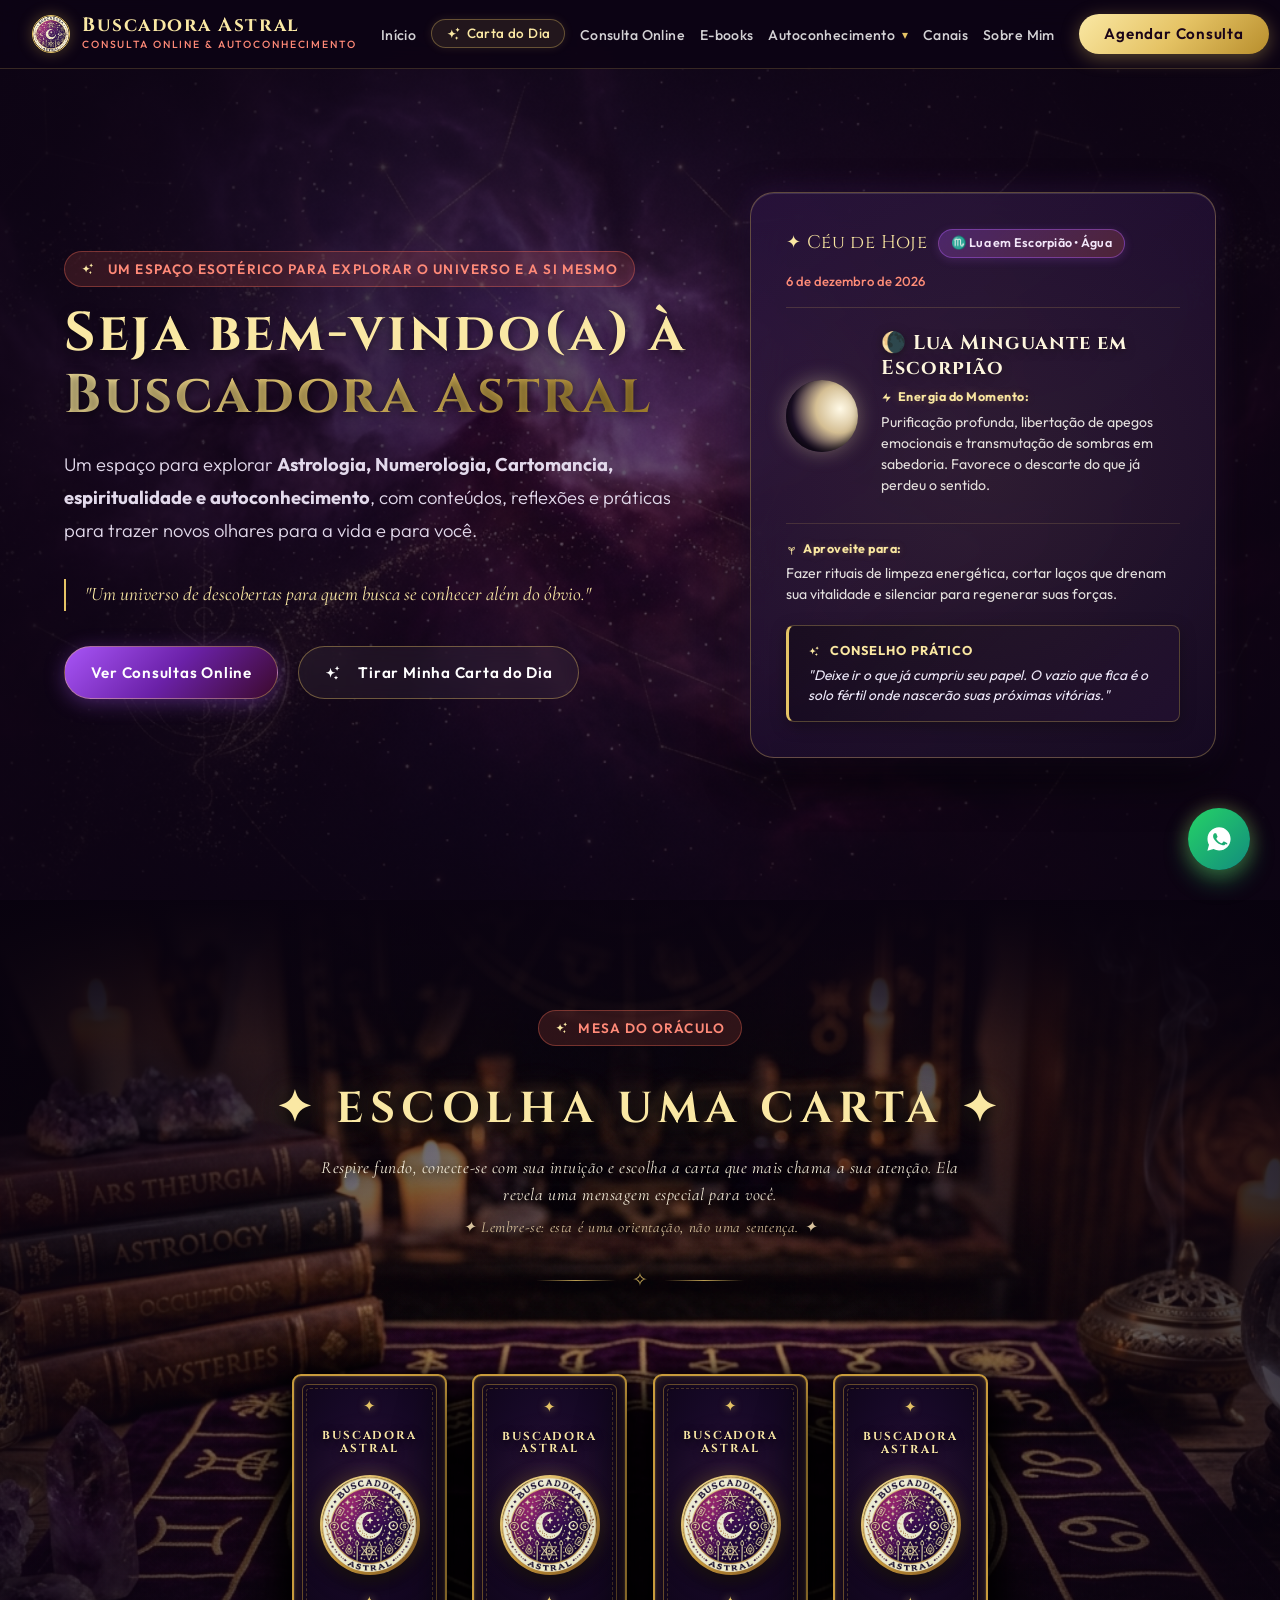
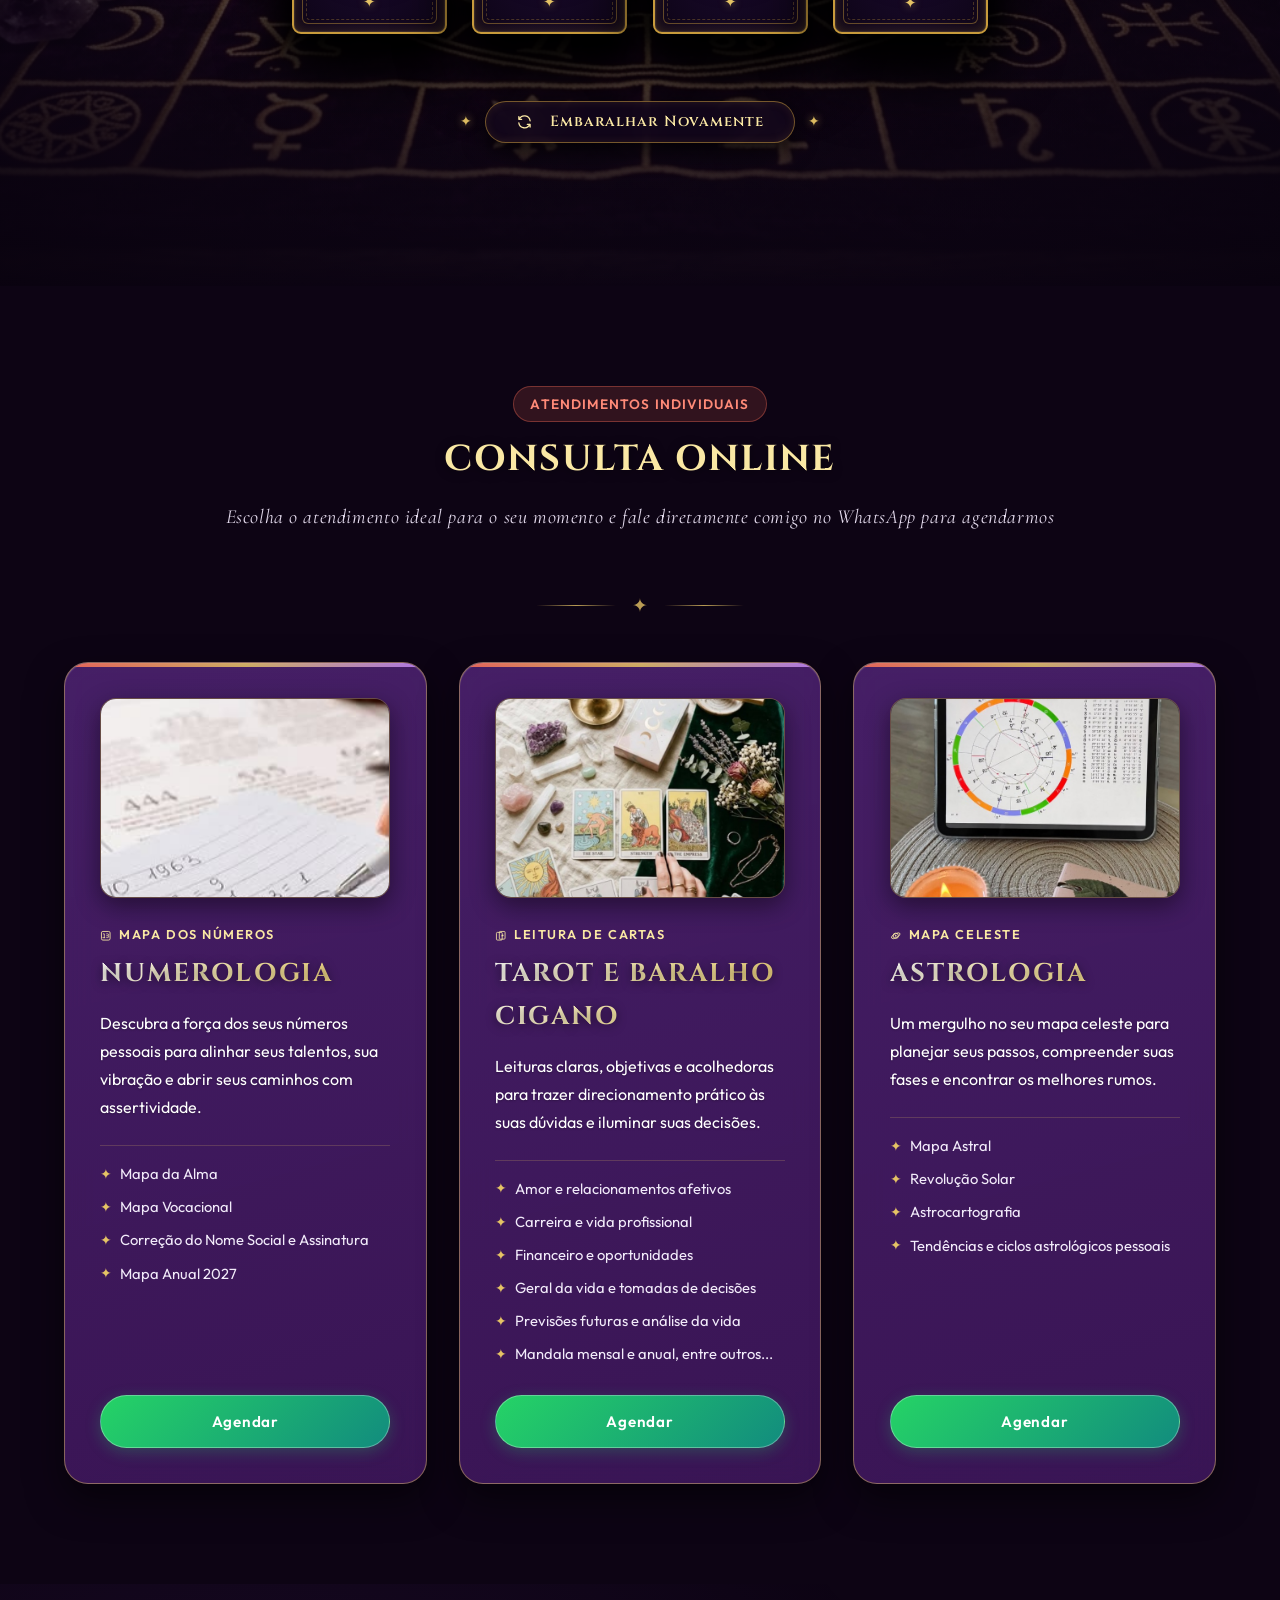
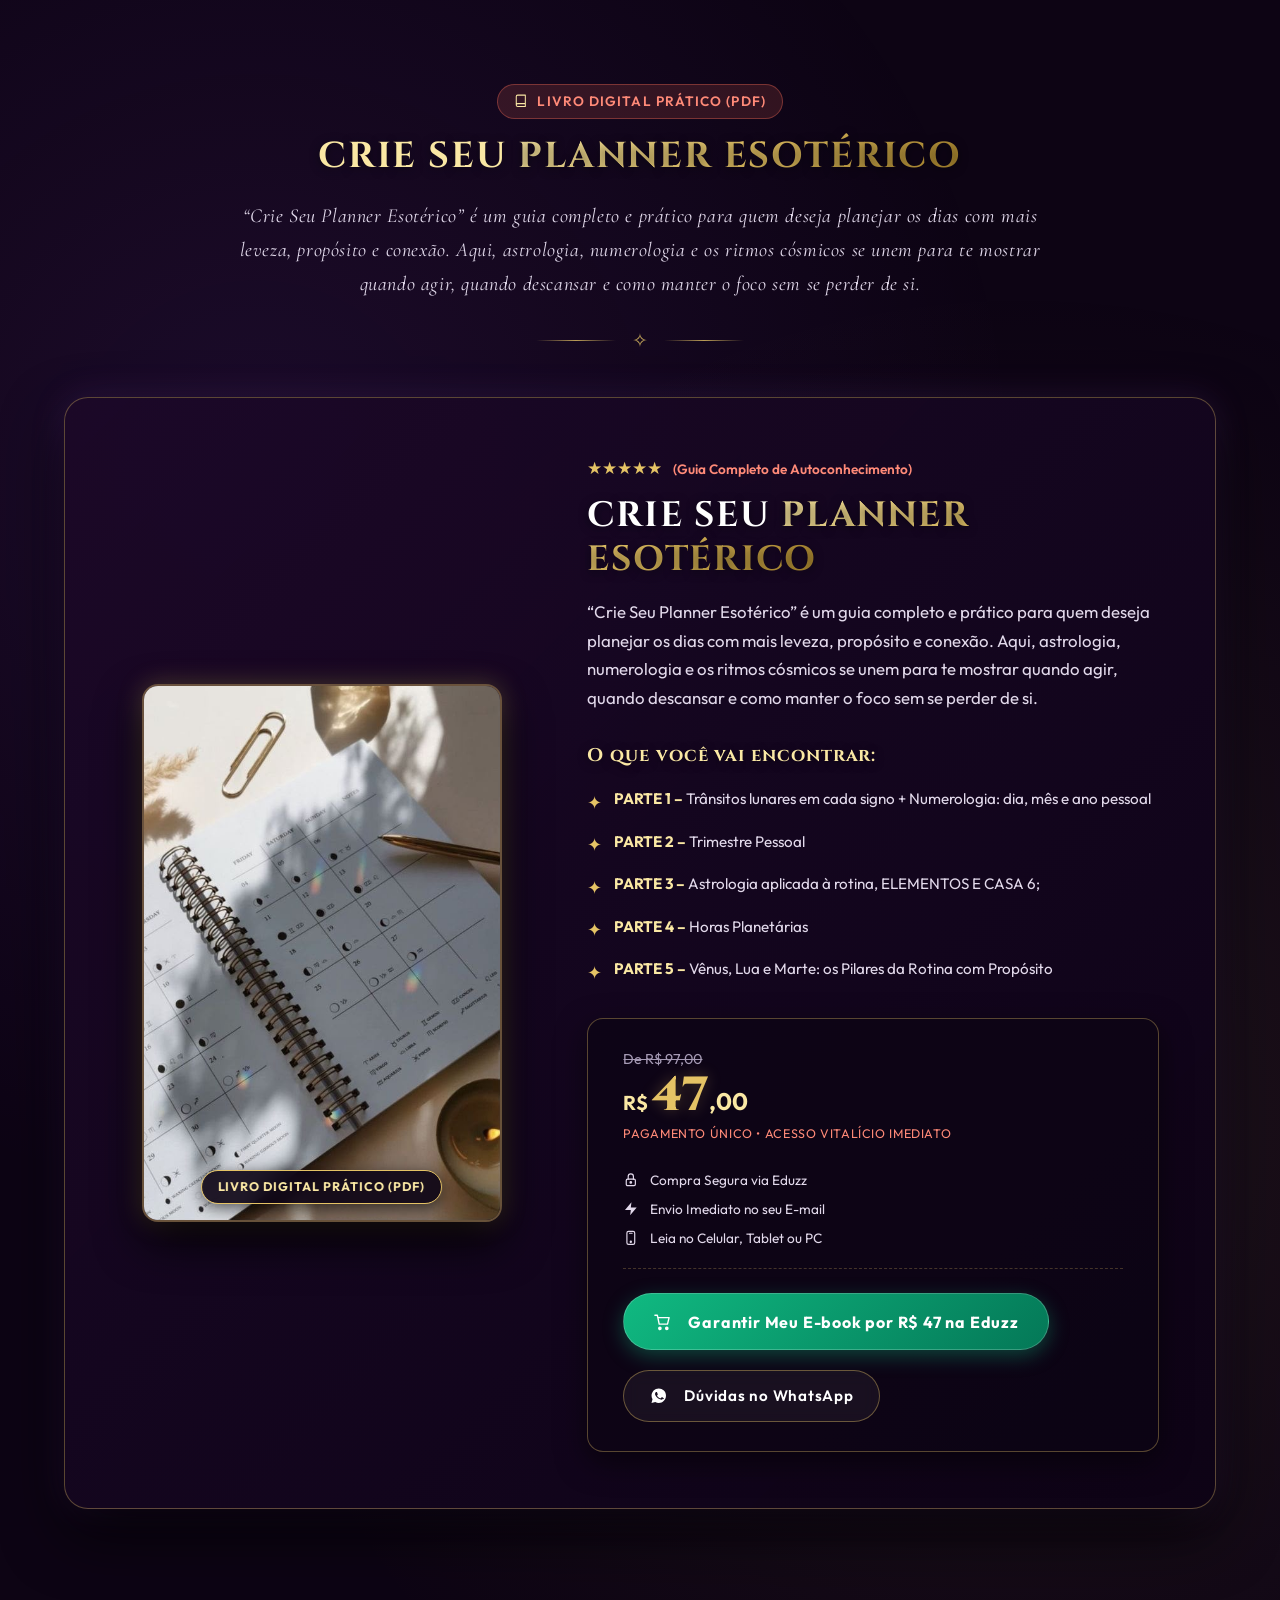
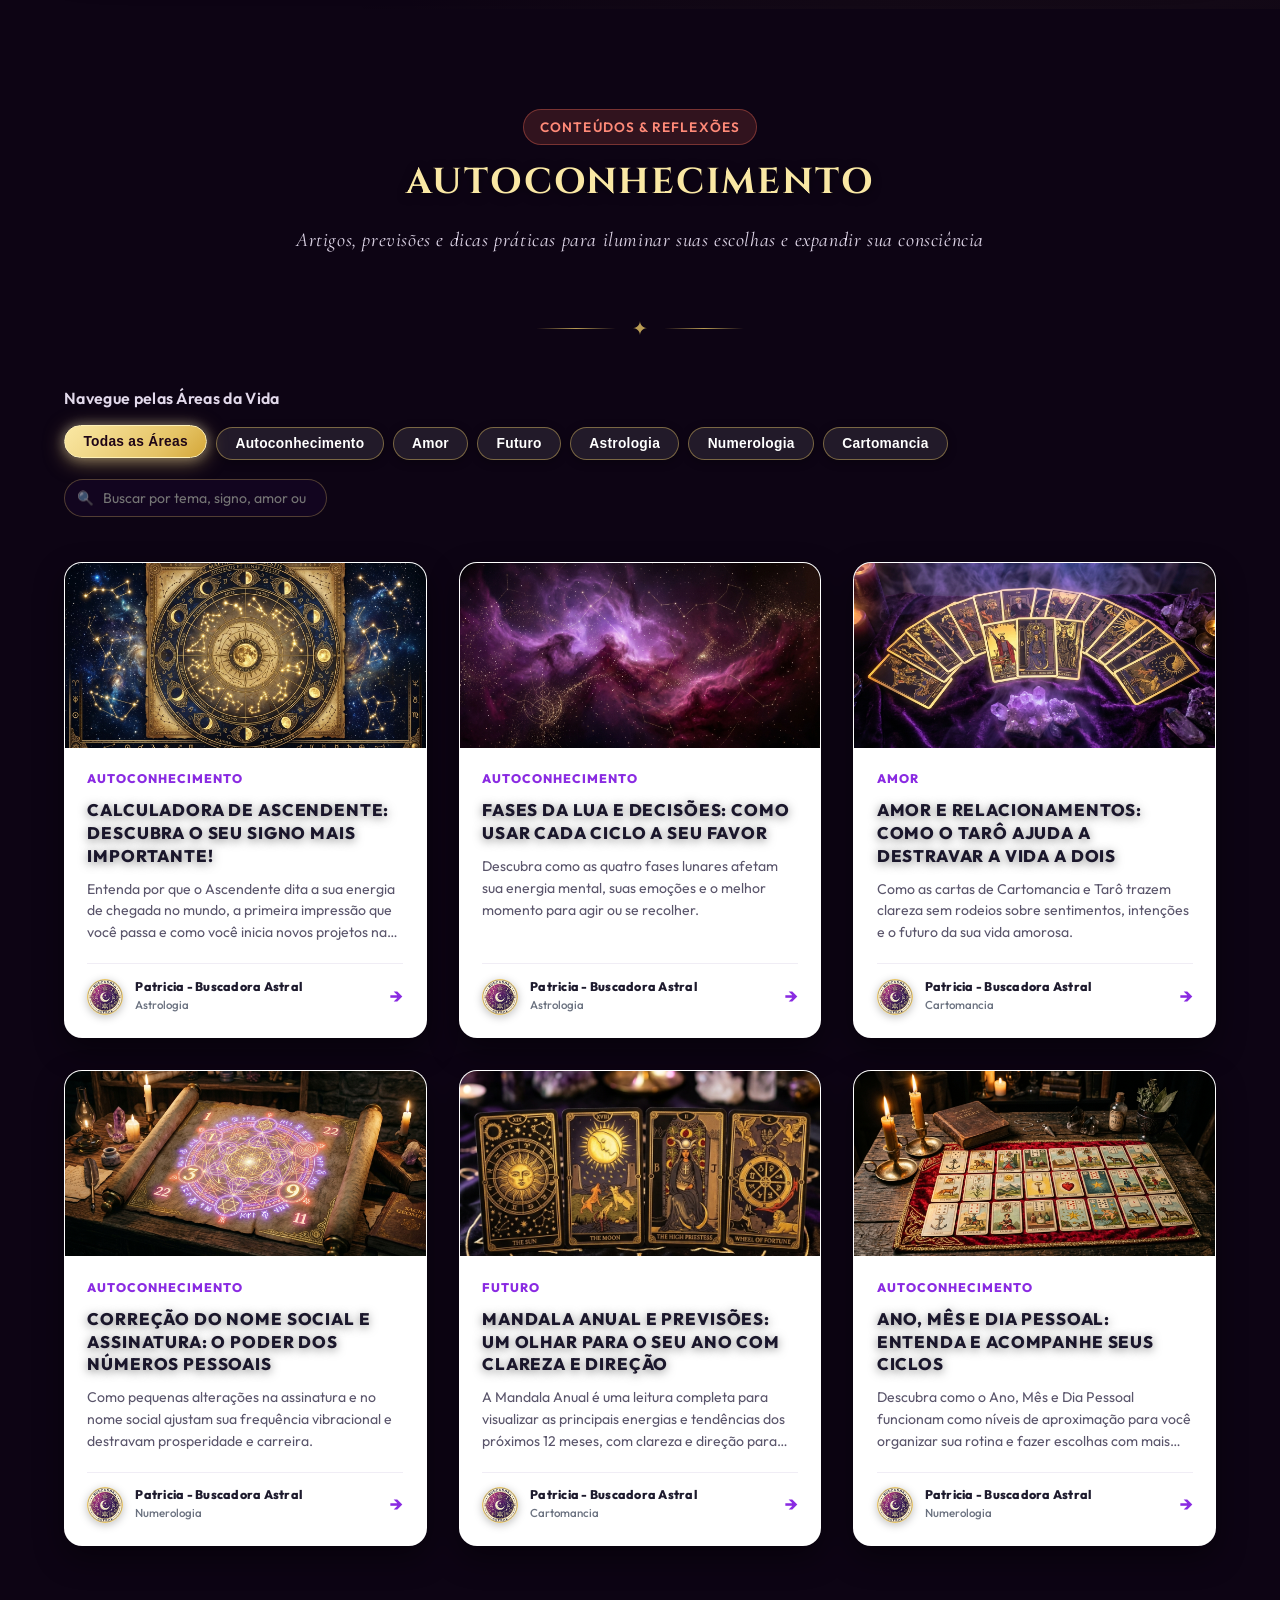
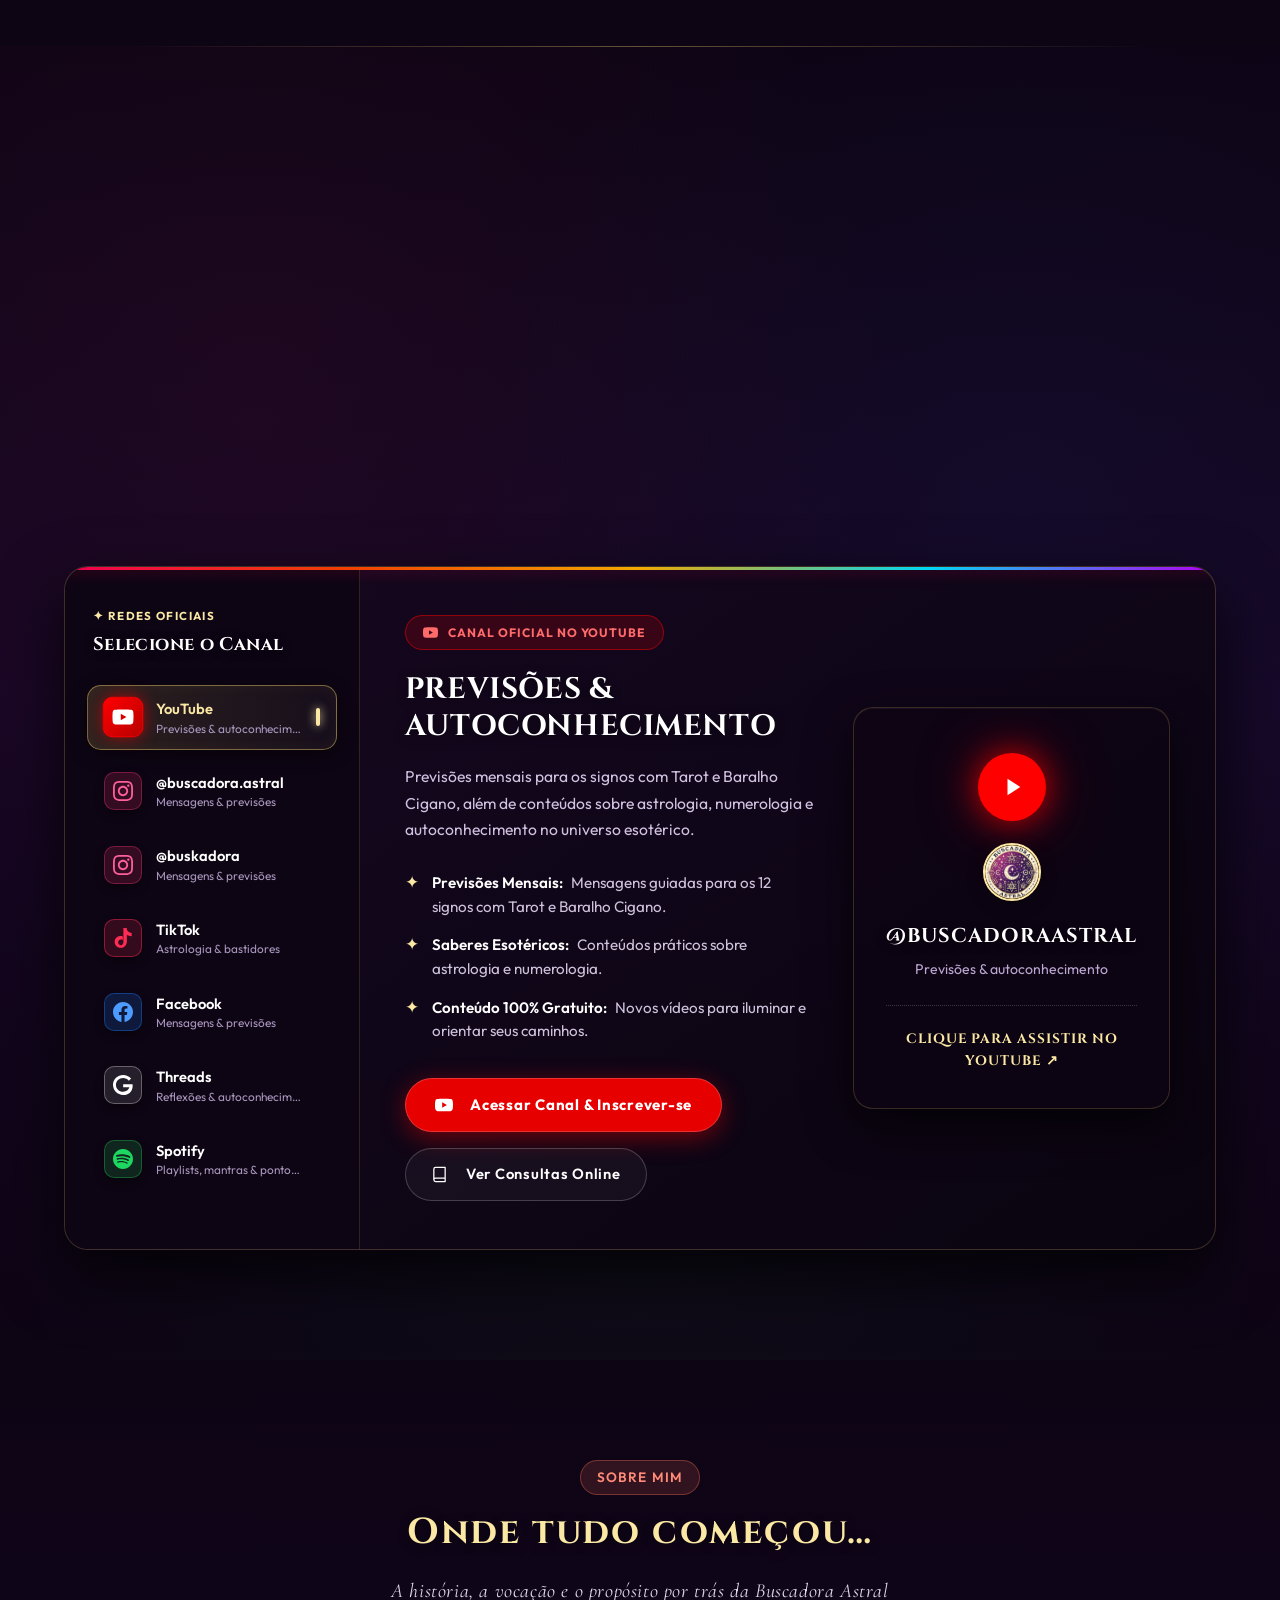
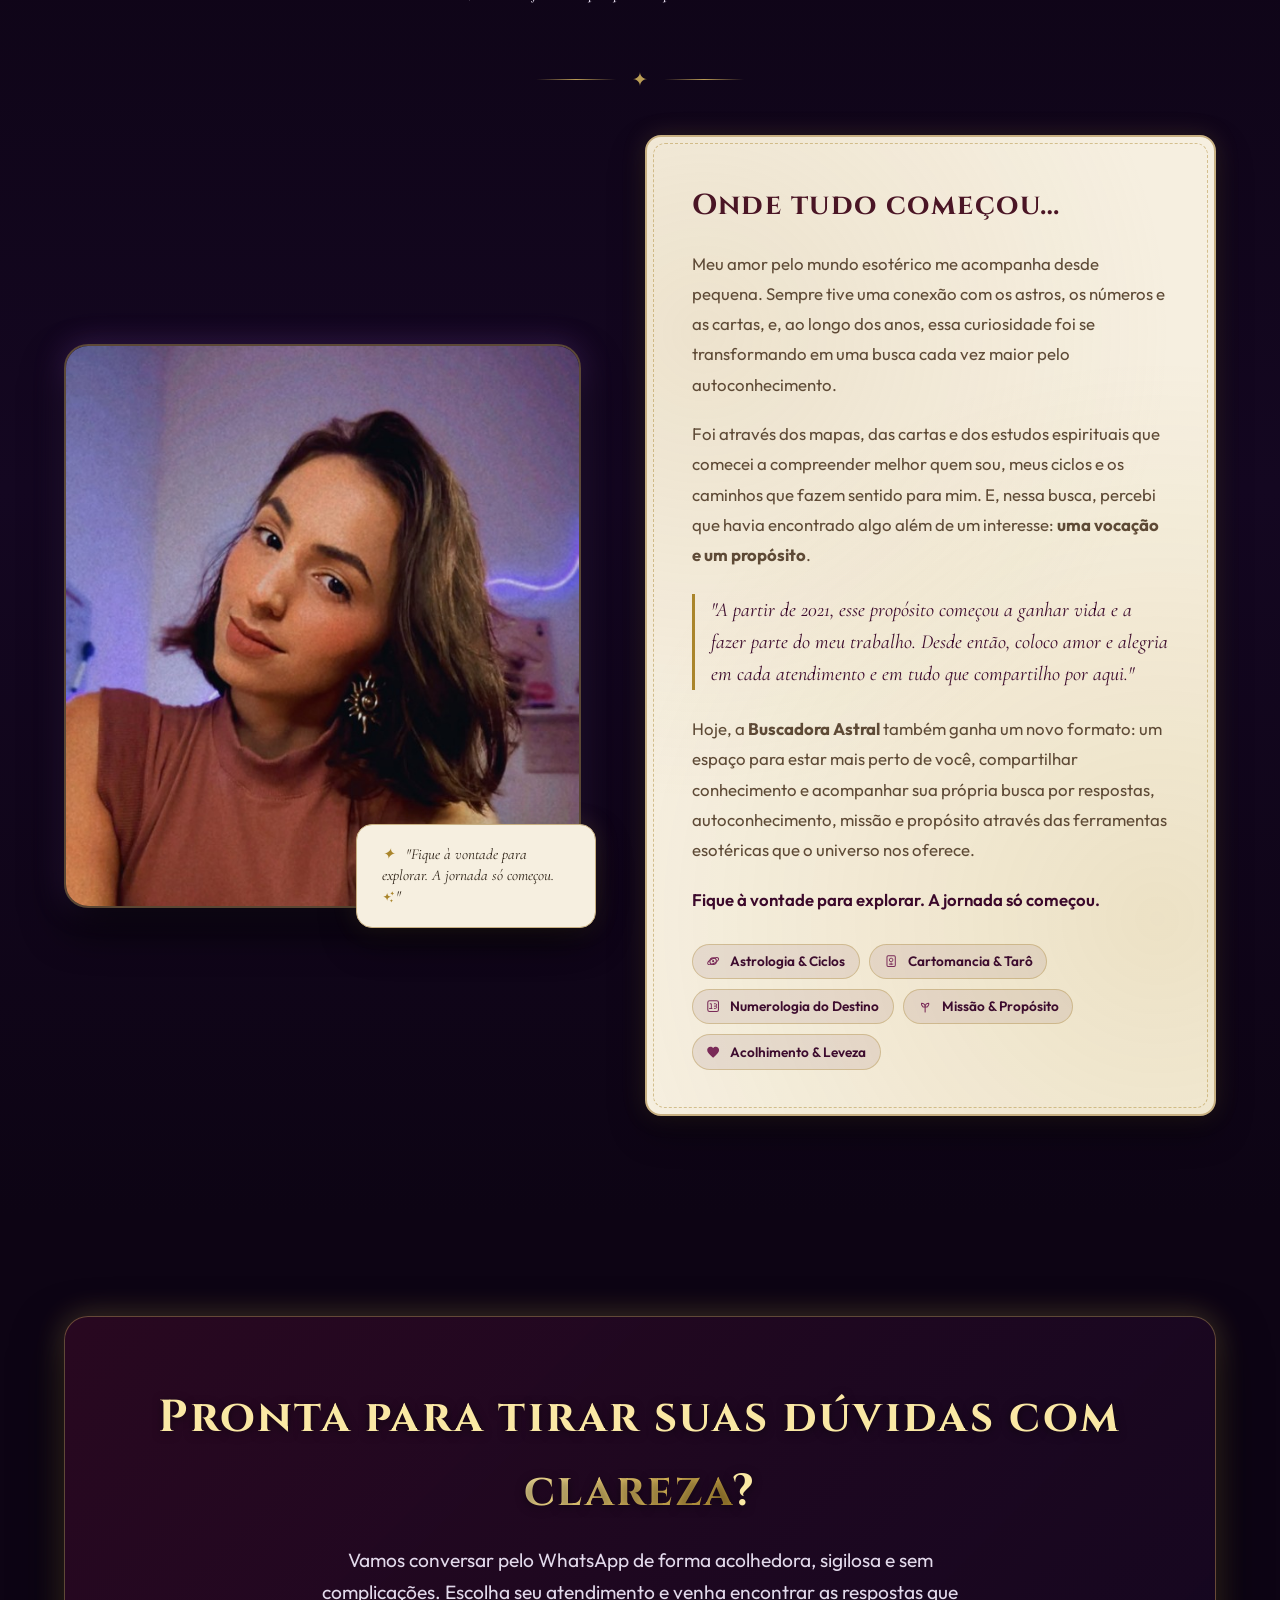
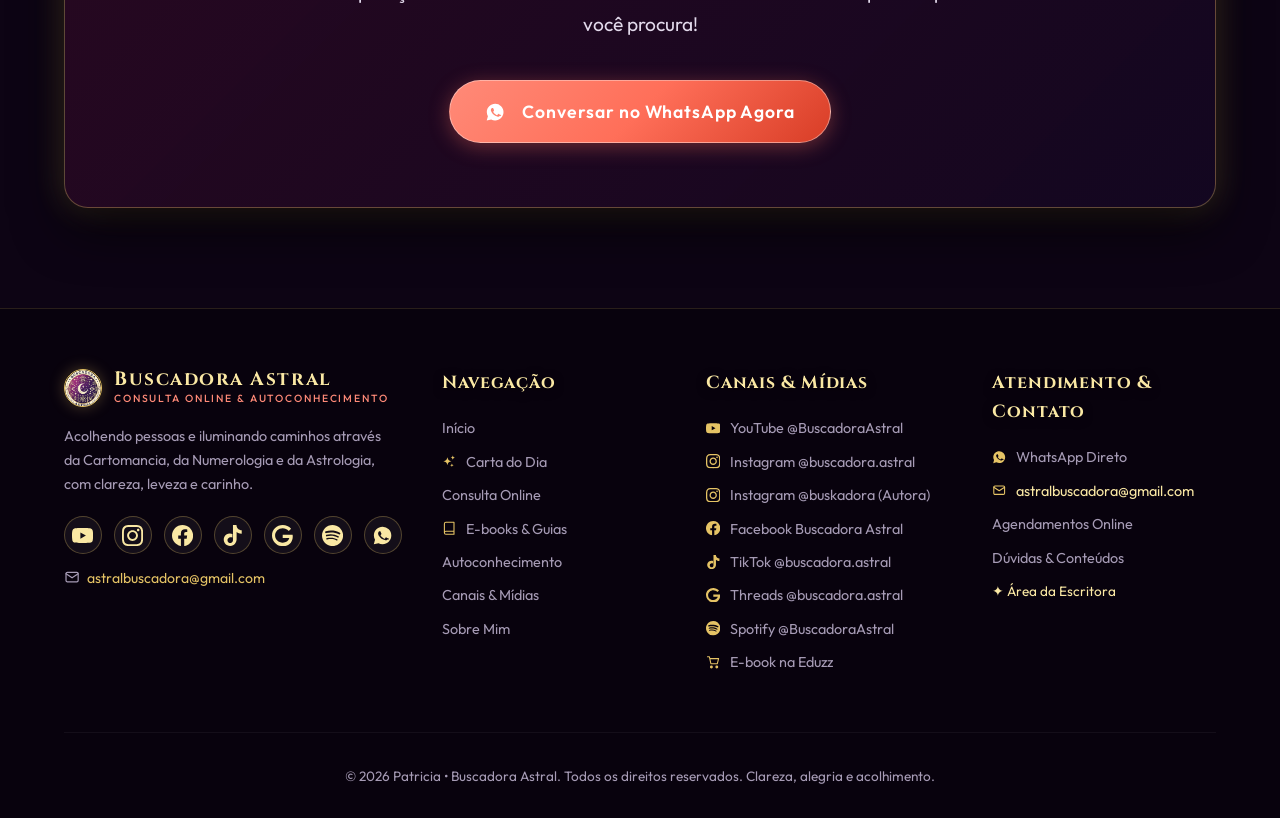
==== commit 3c69a80e: "feat: substitui scroll horizontal por menu seletor dropdown elegante no mobile para canais" ====
--- a/index.html
+++ b/index.html
@@ -12,7 +12,7 @@
   <link href="https://fonts.googleapis.com/css2?family=Cinzel:wght@500;600;700;800&family=Marcellus&family=Cormorant+Garamond:ital,wght@0,400;0,600;1,400;1,600&family=Outfit:wght@300;400;500;600;700&display=swap" rel="stylesheet">
   
   <!-- CSS Stylesheets -->
-  <link rel="stylesheet" href="css/style.css?v=20260922_6">
+  <link rel="stylesheet" href="css/style.css?v=20260922_7">
   <link rel="stylesheet" href="css/animations.css">
   <link rel="icon" type="image/jpeg" href="assets/logo_buscadora.jpg">
 </head>
@@ -589,91 +589,111 @@
                 <h4 class="media-sidebar-title">Selecione o Canal</h4>
               </div>
               
-              <nav class="media-sidebar-nav">
-                <!-- 1: YouTube -->
-                <button type="button" class="media-sidebar-btn media-tab-btn active" data-tab="youtube" onclick="selectMediaChannel('youtube')">
-                  <div class="media-nav-icon icon-yt">
-                    <svg class="icon-svg"><use href="#icon-youtube"></use></svg>
-                  </div>
-                  <div class="media-nav-info">
-                    <span class="media-nav-name">YouTube</span>
-                    <span class="media-nav-sub">Previsões &amp; autoconhecimento</span>
-                  </div>
-                  <div class="media-nav-indicator"></div>
+              <!-- CONTAINER DO MENU DROPDOWN ELEGANTE (MOBILE) / NAVEGAÇÃO LATERAL (DESKTOP) -->
+              <div class="media-dropdown-wrapper">
+                <!-- BOTÃO GATILHO QUE APARECE NO CELULAR -->
+                <button type="button" class="media-dropdown-trigger" id="media-dropdown-trigger" aria-haspopup="listbox" aria-expanded="false" onclick="toggleMediaDropdown(event)">
+                  <div class="media-dropdown-current">
+                    <div class="media-nav-icon icon-yt" id="mobile-trigger-icon">
+                      <svg class="icon-svg"><use href="#icon-youtube"></use></svg>
+                    </div>
+                    <div class="media-nav-info">
+                      <span class="media-nav-name" id="mobile-trigger-name">YouTube</span>
+                      <span class="media-nav-sub" id="mobile-trigger-sub">Previsões &amp; autoconhecimento</span>
+                    </div>
+                  </div>
+                  <div class="media-dropdown-chevron">
+                    <span class="chevron-hint">Trocar</span>
+                    <span class="chevron-icon">▾</span>
+                  </div>
                 </button>
 
-                <!-- 2: Instagram Oficial -->
-                <button type="button" class="media-sidebar-btn media-tab-btn" data-tab="instagram-oficial" onclick="selectMediaChannel('instagram-oficial')">
-                  <div class="media-nav-icon icon-ig">
-                    <svg class="icon-svg"><use href="#icon-instagram"></use></svg>
-                  </div>
-                  <div class="media-nav-info">
-                    <span class="media-nav-name">@buscadora.astral</span>
-                    <span class="media-nav-sub">Mensagens &amp; previsões</span>
-                  </div>
-                  <div class="media-nav-indicator"></div>
-                </button>
-
-                <!-- 3: Instagram Autora -->
-                <button type="button" class="media-sidebar-btn media-tab-btn" data-tab="instagram-autora" onclick="selectMediaChannel('instagram-autora')">
-                  <div class="media-nav-icon icon-ig">
-                    <svg class="icon-svg"><use href="#icon-instagram"></use></svg>
-                  </div>
-                  <div class="media-nav-info">
-                    <span class="media-nav-name">@buskadora</span>
-                    <span class="media-nav-sub">Mensagens &amp; previsões</span>
-                  </div>
-                  <div class="media-nav-indicator"></div>
-                </button>
-
-                <!-- 4: TikTok -->
-                <button type="button" class="media-sidebar-btn media-tab-btn" data-tab="tiktok" onclick="selectMediaChannel('tiktok')">
-                  <div class="media-nav-icon icon-tt">
-                    <svg class="icon-svg"><use href="#icon-tiktok"></use></svg>
-                  </div>
-                  <div class="media-nav-info">
-                    <span class="media-nav-name">TikTok</span>
-                    <span class="media-nav-sub">Astrologia &amp; bastidores</span>
-                  </div>
-                  <div class="media-nav-indicator"></div>
-                </button>
-
-                <!-- 5: Facebook -->
-                <button type="button" class="media-sidebar-btn media-tab-btn" data-tab="facebook" onclick="selectMediaChannel('facebook')">
-                  <div class="media-nav-icon icon-fb">
-                    <svg class="icon-svg"><use href="#icon-facebook"></use></svg>
-                  </div>
-                  <div class="media-nav-info">
-                    <span class="media-nav-name">Facebook</span>
-                    <span class="media-nav-sub">Mensagens &amp; previsões</span>
-                  </div>
-                  <div class="media-nav-indicator"></div>
-                </button>
-
-                <!-- 6: Threads -->
-                <button type="button" class="media-sidebar-btn media-tab-btn" data-tab="threads" onclick="selectMediaChannel('threads')">
-                  <div class="media-nav-icon icon-threads">
-                    <svg class="icon-svg"><use href="#icon-threads"></use></svg>
-                  </div>
-                  <div class="media-nav-info">
-                    <span class="media-nav-name">Threads</span>
-                    <span class="media-nav-sub">Reflexões &amp; autoconhecimento</span>
-                  </div>
-                  <div class="media-nav-indicator"></div>
-                </button>
-
-                <!-- 7: Spotify -->
-                <button type="button" class="media-sidebar-btn media-tab-btn" data-tab="spotify" onclick="selectMediaChannel('spotify')">
-                  <div class="media-nav-icon icon-sp">
-                    <svg class="icon-svg"><use href="#icon-spotify"></use></svg>
-                  </div>
-                  <div class="media-nav-info">
-                    <span class="media-nav-name">Spotify</span>
-                    <span class="media-nav-sub">Playlists, mantras &amp; pontos de Orixás</span>
-                  </div>
-                  <div class="media-nav-indicator"></div>
-                </button>
-              </nav>
+                <nav class="media-sidebar-nav" id="media-sidebar-nav">
+                  <!-- 1: YouTube -->
+                  <button type="button" class="media-sidebar-btn media-tab-btn active" data-tab="youtube" onclick="selectMediaChannel('youtube')">
+                    <div class="media-nav-icon icon-yt">
+                      <svg class="icon-svg"><use href="#icon-youtube"></use></svg>
+                    </div>
+                    <div class="media-nav-info">
+                      <span class="media-nav-name">YouTube</span>
+                      <span class="media-nav-sub">Previsões &amp; autoconhecimento</span>
+                    </div>
+                    <div class="media-nav-indicator"></div>
+                  </button>
+
+                  <!-- 2: Instagram Oficial -->
+                  <button type="button" class="media-sidebar-btn media-tab-btn" data-tab="instagram-oficial" onclick="selectMediaChannel('instagram-oficial')">
+                    <div class="media-nav-icon icon-ig">
+                      <svg class="icon-svg"><use href="#icon-instagram"></use></svg>
+                    </div>
+                    <div class="media-nav-info">
+                      <span class="media-nav-name">@buscadora.astral</span>
+                      <span class="media-nav-sub">Mensagens &amp; previsões</span>
+                    </div>
+                    <div class="media-nav-indicator"></div>
+                  </button>
+
+                  <!-- 3: Instagram Autora -->
+                  <button type="button" class="media-sidebar-btn media-tab-btn" data-tab="instagram-autora" onclick="selectMediaChannel('instagram-autora')">
+                    <div class="media-nav-icon icon-ig">
+                      <svg class="icon-svg"><use href="#icon-instagram"></use></svg>
+                    </div>
+                    <div class="media-nav-info">
+                      <span class="media-nav-name">@buskadora</span>
+                      <span class="media-nav-sub">Mensagens &amp; previsões</span>
+                    </div>
+                    <div class="media-nav-indicator"></div>
+                  </button>
+
+                  <!-- 4: TikTok -->
+                  <button type="button" class="media-sidebar-btn media-tab-btn" data-tab="tiktok" onclick="selectMediaChannel('tiktok')">
+                    <div class="media-nav-icon icon-tt">
+                      <svg class="icon-svg"><use href="#icon-tiktok"></use></svg>
+                    </div>
+                    <div class="media-nav-info">
+                      <span class="media-nav-name">TikTok</span>
+                      <span class="media-nav-sub">Astrologia &amp; bastidores</span>
+                    </div>
+                    <div class="media-nav-indicator"></div>
+                  </button>
+
+                  <!-- 5: Facebook -->
+                  <button type="button" class="media-sidebar-btn media-tab-btn" data-tab="facebook" onclick="selectMediaChannel('facebook')">
+                    <div class="media-nav-icon icon-fb">
+                      <svg class="icon-svg"><use href="#icon-facebook"></use></svg>
+                    </div>
+                    <div class="media-nav-info">
+                      <span class="media-nav-name">Facebook</span>
+                      <span class="media-nav-sub">Mensagens &amp; previsões</span>
+                    </div>
+                    <div class="media-nav-indicator"></div>
+                  </button>
+
+                  <!-- 6: Threads -->
+                  <button type="button" class="media-sidebar-btn media-tab-btn" data-tab="threads" onclick="selectMediaChannel('threads')">
+                    <div class="media-nav-icon icon-threads">
+                      <svg class="icon-svg"><use href="#icon-threads"></use></svg>
+                    </div>
+                    <div class="media-nav-info">
+                      <span class="media-nav-name">Threads</span>
+                      <span class="media-nav-sub">Reflexões &amp; autoconhecimento</span>
+                    </div>
+                    <div class="media-nav-indicator"></div>
+                  </button>
+
+                  <!-- 7: Spotify -->
+                  <button type="button" class="media-sidebar-btn media-tab-btn" data-tab="spotify" onclick="selectMediaChannel('spotify')">
+                    <div class="media-nav-icon icon-sp">
+                      <svg class="icon-svg"><use href="#icon-spotify"></use></svg>
+                    </div>
+                    <div class="media-nav-info">
+                      <span class="media-nav-name">Spotify</span>
+                      <span class="media-nav-sub">Playlists, mantras &amp; pontos de Orixás</span>
+                    </div>
+                    <div class="media-nav-indicator"></div>
+                  </button>
+                </nav>
+              </div>
             </aside>
 
             <!-- ÁREA DE CONTEÚDO PRINCIPAL (DIREITA DO QUADRADO) -->
@@ -1098,8 +1118,27 @@
       </div>
     </section>
 
-    <!-- SCRIPT INFALÍVEL PARA ALTERNÂNCIA DE CANAIS (EXECUÇÃO IMEDIATA) -->
+    <!-- SCRIPT INFALÍVEL PARA ALTERNÂNCIA DE CANAIS & DROPDOWN MÓVEL (EXECUÇÃO IMEDIATA) -->
     <script>
+      function toggleMediaDropdown(e) {
+        if (e) {
+          e.preventDefault();
+          e.stopPropagation();
+        }
+        var wrapper = document.querySelector('.media-dropdown-wrapper');
+        var trigger = document.getElementById('media-dropdown-trigger');
+        if (!wrapper || !trigger) return;
+        var isOpen = wrapper.classList.toggle('dropdown-open');
+        trigger.setAttribute('aria-expanded', isOpen ? 'true' : 'false');
+      }
+
+      function closeMediaDropdown() {
+        var wrapper = document.querySelector('.media-dropdown-wrapper');
+        var trigger = document.getElementById('media-dropdown-trigger');
+        if (wrapper) wrapper.classList.remove('dropdown-open');
+        if (trigger) trigger.setAttribute('aria-expanded', 'false');
+      }
+
       function selectMediaChannel(targetTab) {
         if (!targetTab) return;
         
@@ -1127,16 +1166,35 @@
             panel.classList.remove('active');
           }
         });
+
+        // 3. Atualiza o visual do botão gatilho no mobile
+        var activeBtn = document.querySelector('.media-sidebar-btn[data-tab="' + targetTab + '"]');
+        if (activeBtn) {
+          var nameEl = activeBtn.querySelector('.media-nav-name');
+          var subEl = activeBtn.querySelector('.media-nav-sub');
+          var iconEl = activeBtn.querySelector('.media-nav-icon');
+          
+          var triggerName = document.getElementById('mobile-trigger-name');
+          var triggerSub = document.getElementById('mobile-trigger-sub');
+          var triggerIcon = document.getElementById('mobile-trigger-icon');
+
+          if (triggerName && nameEl) triggerName.textContent = nameEl.textContent;
+          if (triggerSub && subEl) triggerSub.textContent = subEl.textContent;
+          if (triggerIcon && iconEl) {
+            triggerIcon.className = iconEl.className;
+            triggerIcon.innerHTML = iconEl.innerHTML;
+          }
+        }
+
+        // 4. Fecha o dropdown após escolher o canal
+        closeMediaDropdown();
       }
 
-      // Delegação global de cliques para suporte total
+      // Fecha o dropdown se clicar fora
       document.addEventListener('click', function(e) {
-        var btn = e.target.closest('.media-sidebar-btn, .media-tab-btn');
-        if (btn) {
-          var tab = btn.getAttribute('data-tab');
-          if (tab) {
-            selectMediaChannel(tab);
-          }
+        var wrapper = document.querySelector('.media-dropdown-wrapper');
+        if (wrapper && wrapper.classList.contains('dropdown-open') && !wrapper.contains(e.target)) {
+          closeMediaDropdown();
         }
       });
     </script>
--- a/css/style.css
+++ b/css/style.css
@@ -2584,6 +2584,15 @@
   letter-spacing: 0.02em;
 }
 
+.media-dropdown-wrapper {
+  position: relative;
+  width: 100%;
+}
+
+.media-dropdown-trigger {
+  display: none;
+}
+
 .media-sidebar-nav {
   display: flex;
   flex-direction: column;
@@ -3214,29 +3223,129 @@
 
   .media-sidebar {
     width: 100%;
+    position: relative;
+    z-index: 40;
     border-right: none;
     border-bottom: 1px solid rgba(229, 195, 101, 0.16);
-    padding: 1.5rem 1.2rem;
+    padding: 1.4rem 1.15rem;
   }
 
   .media-sidebar-header {
-    margin-bottom: 1rem;
-  }
-
+    margin-bottom: 0.9rem;
+  }
+
+  /* Dropdown Trigger no Mobile */
+  .media-dropdown-trigger {
+    display: flex;
+    align-items: center;
+    justify-content: space-between;
+    width: 100%;
+    background: linear-gradient(135deg, rgba(34, 12, 46, 0.96), rgba(17, 5, 24, 0.98));
+    border: 1.5px solid rgba(229, 195, 101, 0.45);
+    border-radius: 14px;
+    padding: 0.85rem 1.1rem;
+    cursor: pointer;
+    box-shadow: 0 4px 20px rgba(0, 0, 0, 0.4), inset 0 1px 0 rgba(255, 255, 255, 0.08);
+    transition: all 0.25s ease;
+    font-family: inherit;
+    color: #ffffff;
+    user-select: none;
+  }
+
+  .media-dropdown-trigger:hover,
+  .media-dropdown-trigger:focus-visible {
+    border-color: var(--gold-primary);
+    box-shadow: 0 0 18px rgba(229, 195, 101, 0.25);
+  }
+
+  .media-dropdown-wrapper.dropdown-open .media-dropdown-trigger {
+    border-color: var(--gold-primary);
+    box-shadow: 0 0 22px rgba(229, 195, 101, 0.35);
+  }
+
+  .media-dropdown-current {
+    display: flex;
+    align-items: center;
+    gap: 0.85rem;
+    min-width: 0;
+    flex: 1;
+    text-align: left;
+  }
+
+  .media-dropdown-chevron {
+    display: flex;
+    align-items: center;
+    gap: 0.4rem;
+    color: var(--gold-primary);
+    font-size: 0.8rem;
+    font-weight: 600;
+    letter-spacing: 0.05em;
+    text-transform: uppercase;
+    flex-shrink: 0;
+    padding-left: 0.5rem;
+  }
+
+  .chevron-icon {
+    font-size: 1.15rem;
+    line-height: 1;
+    display: inline-block;
+    transition: transform 0.3s cubic-bezier(0.16, 1, 0.3, 1);
+  }
+
+  .media-dropdown-wrapper.dropdown-open .chevron-icon {
+    transform: rotate(180deg);
+  }
+
+  /* Lista de canais suspensa em formato dropdown */
   .media-sidebar-nav {
-    flex-direction: row;
-    overflow-x: auto;
-    gap: 0.6rem;
-    padding-bottom: 0.6rem;
-    -webkit-overflow-scrolling: touch;
-    scrollbar-width: thin;
+    display: none;
+    position: absolute;
+    top: calc(100% + 8px);
+    left: 0;
+    right: 0;
+    z-index: 100;
+    background: rgba(18, 6, 26, 0.98);
+    backdrop-filter: blur(20px);
+    -webkit-backdrop-filter: blur(20px);
+    border: 1.5px solid rgba(229, 195, 101, 0.45);
+    border-radius: 16px;
+    padding: 0.6rem;
+    flex-direction: column;
+    gap: 0.4rem;
+    max-height: 380px;
+    overflow-y: auto;
+    overflow-x: hidden;
+    box-shadow: 0 18px 45px rgba(0, 0, 0, 0.8), 0 0 25px rgba(229, 195, 101, 0.15);
+    animation: dropdownFadeIn 0.22s cubic-bezier(0.16, 1, 0.3, 1);
+  }
+
+  @keyframes dropdownFadeIn {
+    from {
+      opacity: 0;
+      transform: translateY(-8px);
+    }
+    to {
+      opacity: 1;
+      transform: translateY(0);
+    }
+  }
+
+  .media-dropdown-wrapper.dropdown-open .media-sidebar-nav {
+    display: flex;
   }
 
   .media-sidebar-btn {
-    width: auto;
-    flex-shrink: 0;
-    min-width: 190px;
-    padding: 0.65rem 0.9rem;
+    width: 100%;
+    min-width: 0;
+    flex-shrink: 1;
+    padding: 0.75rem 0.95rem;
+    border-radius: 12px;
+    border: 1px solid transparent;
+  }
+
+  .media-sidebar-btn.active {
+    background: linear-gradient(135deg, rgba(229, 195, 101, 0.18) 0%, rgba(168, 85, 247, 0.22) 100%);
+    border: 1px solid rgba(229, 195, 101, 0.5);
   }
 
   .media-content-display {
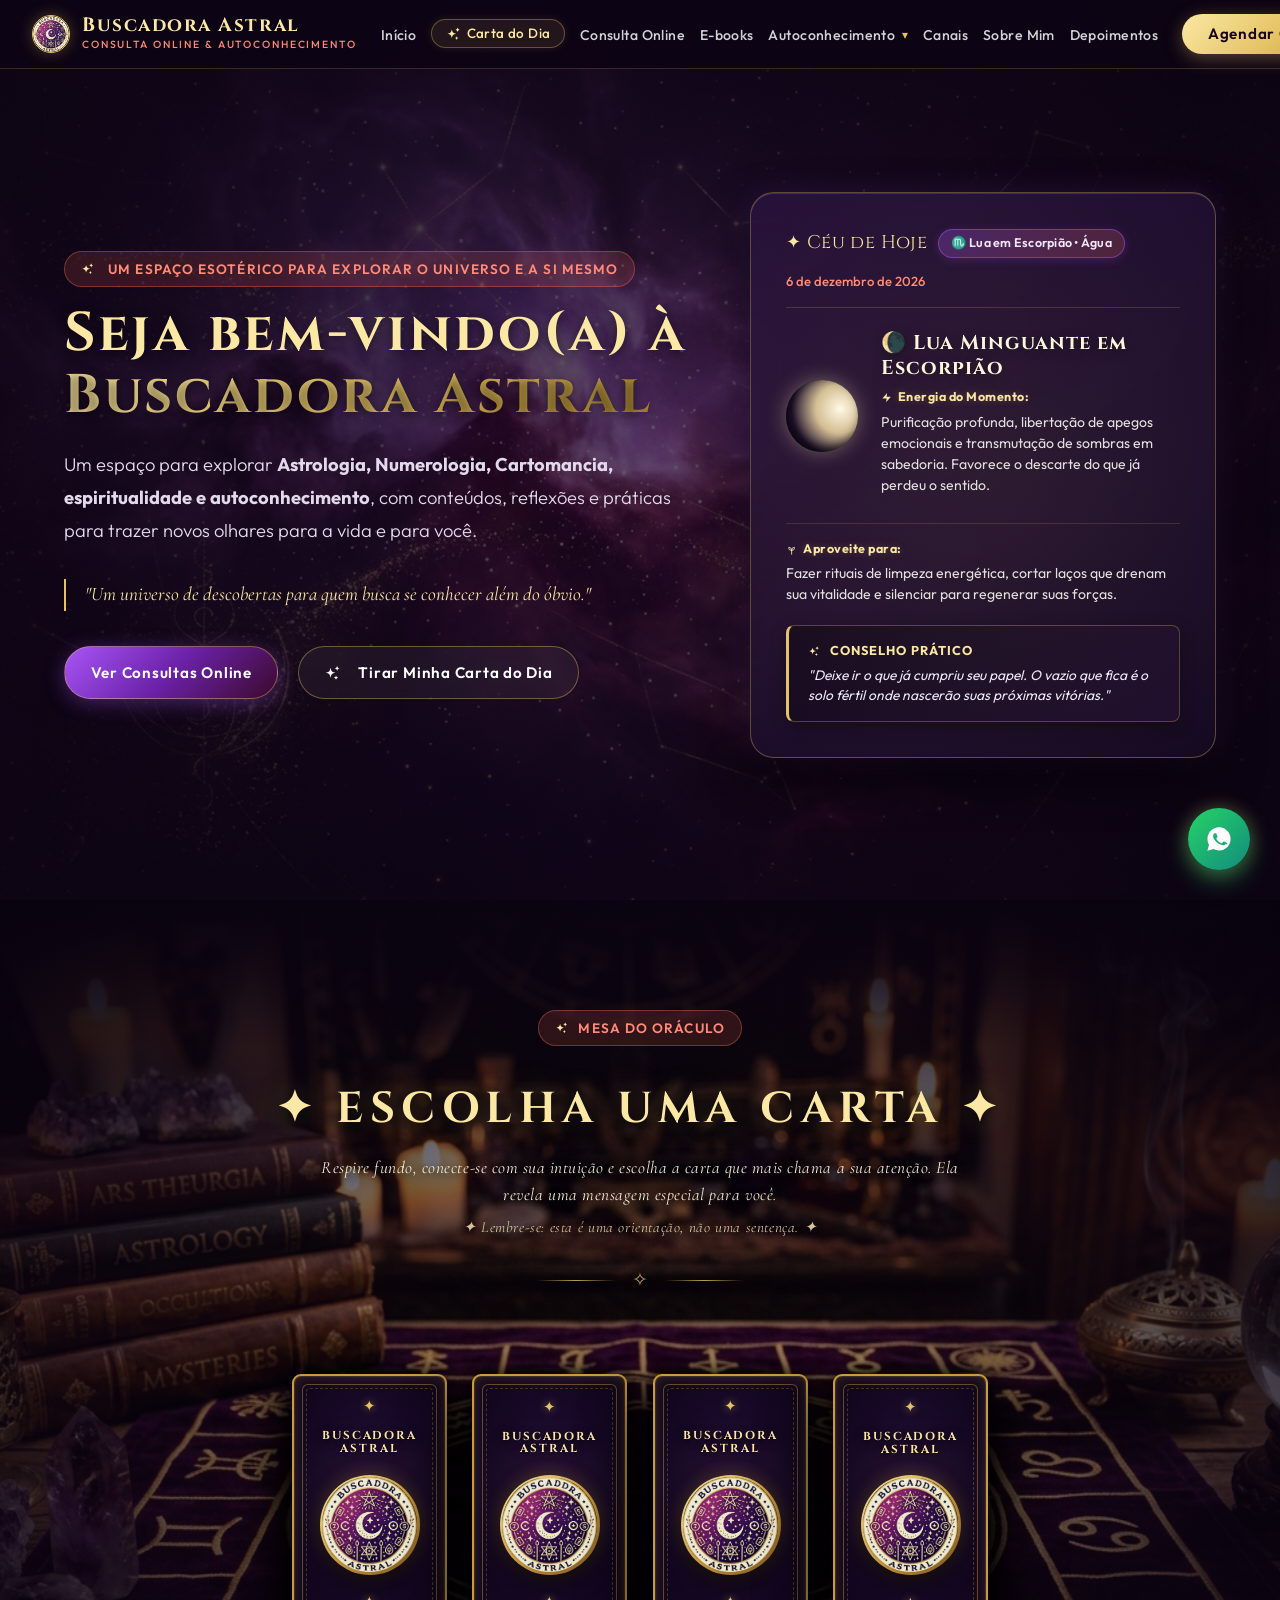
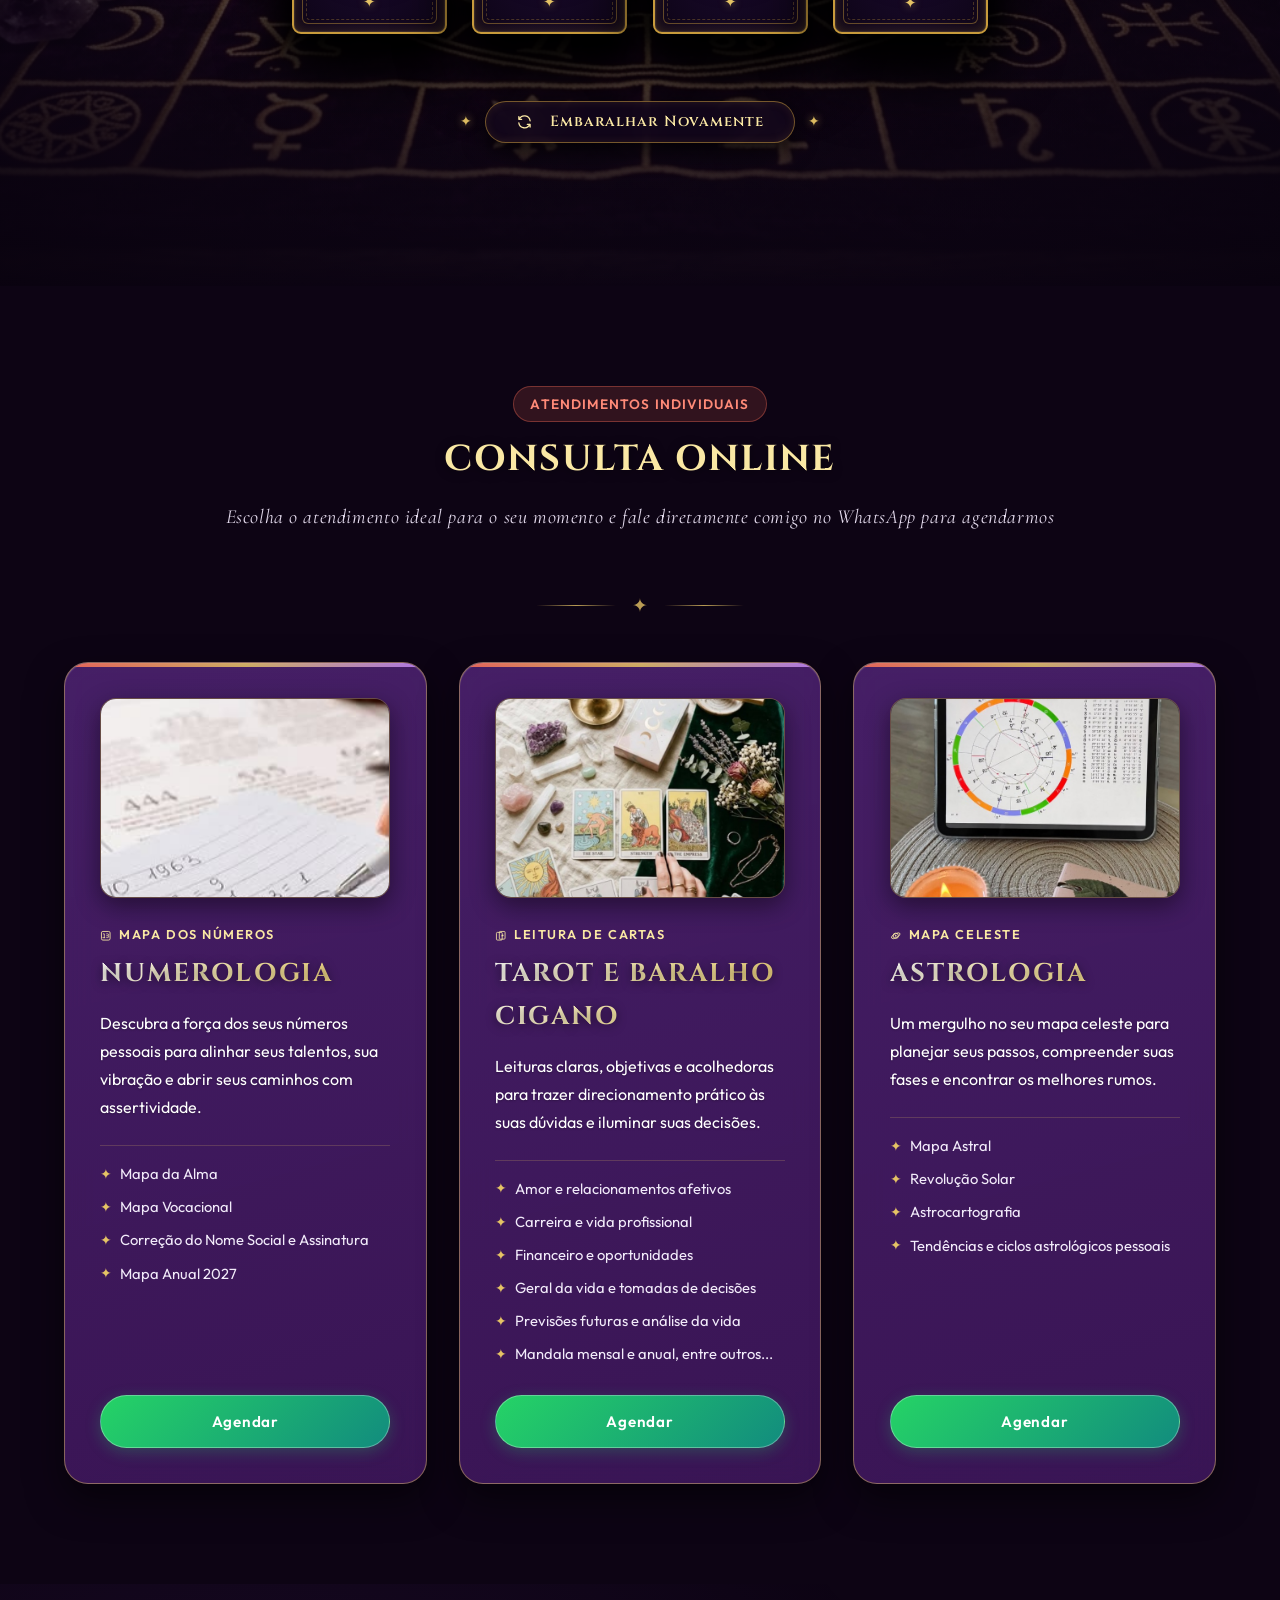
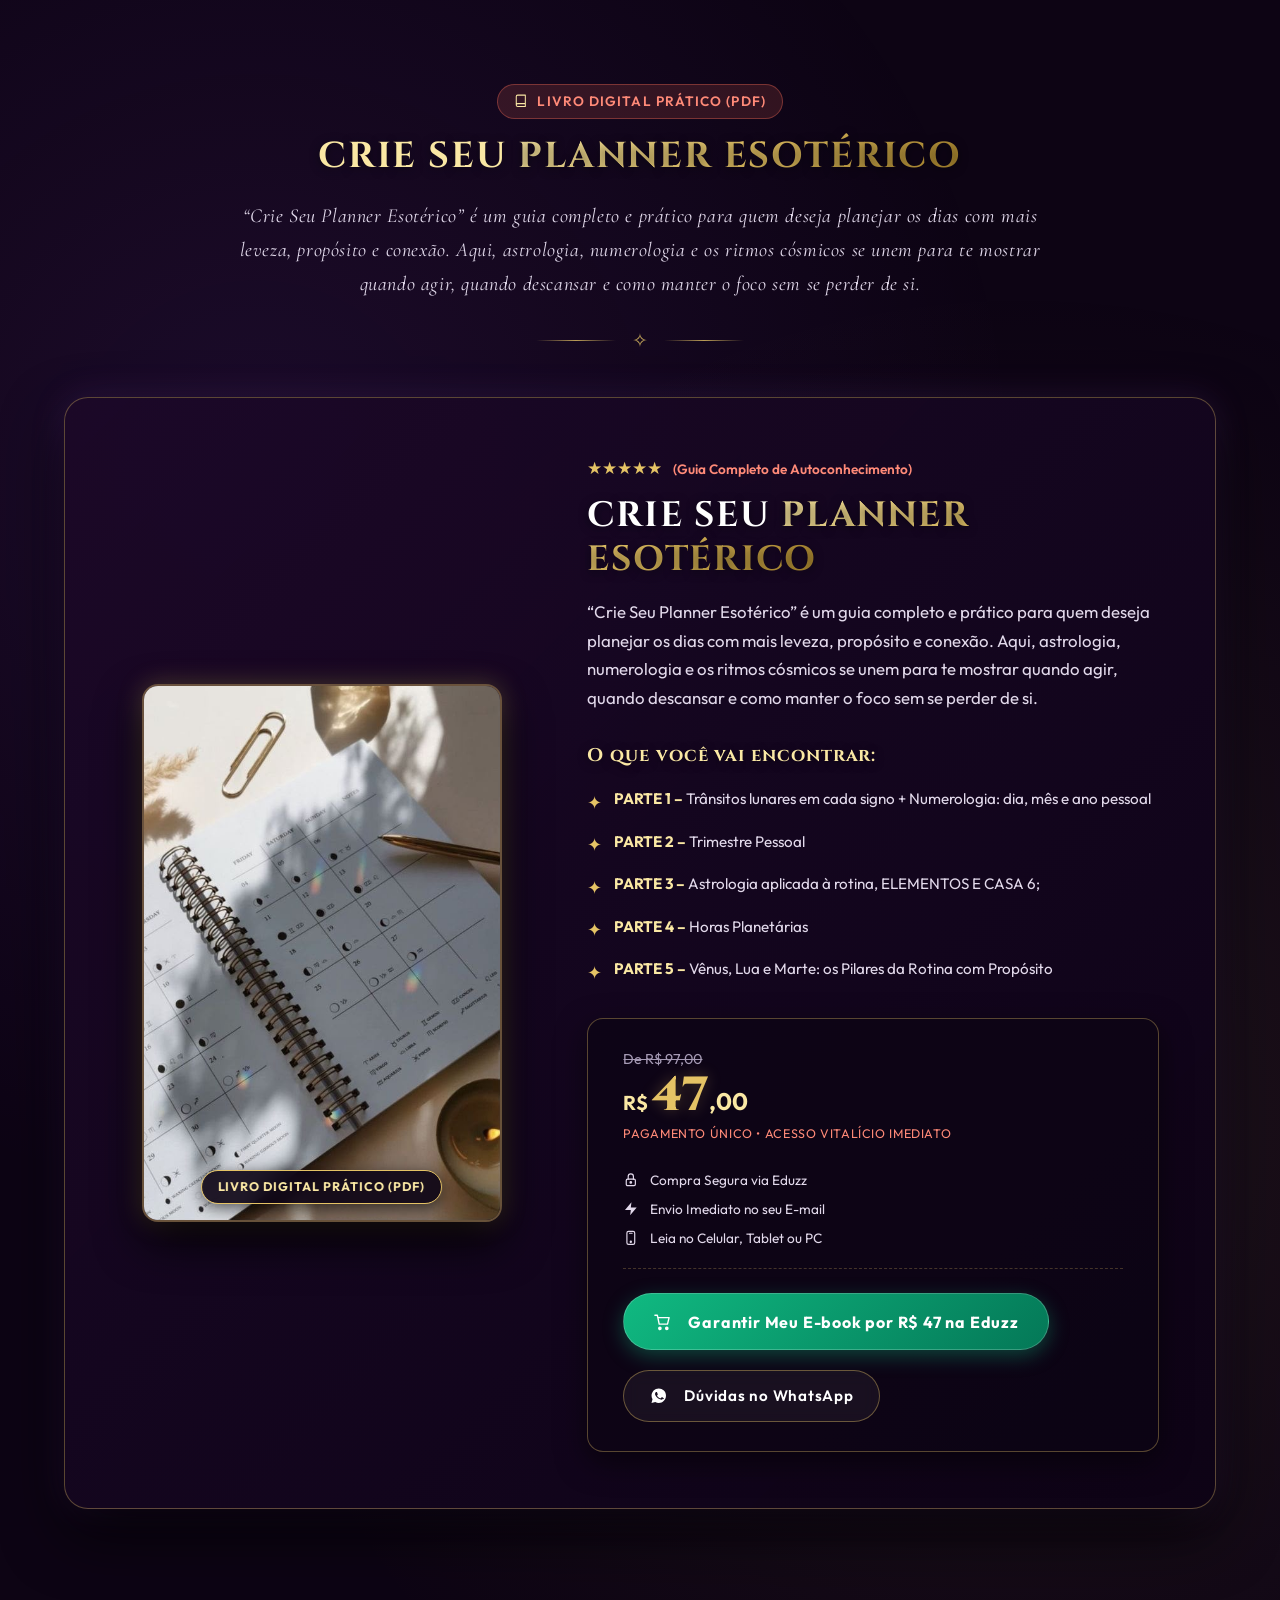
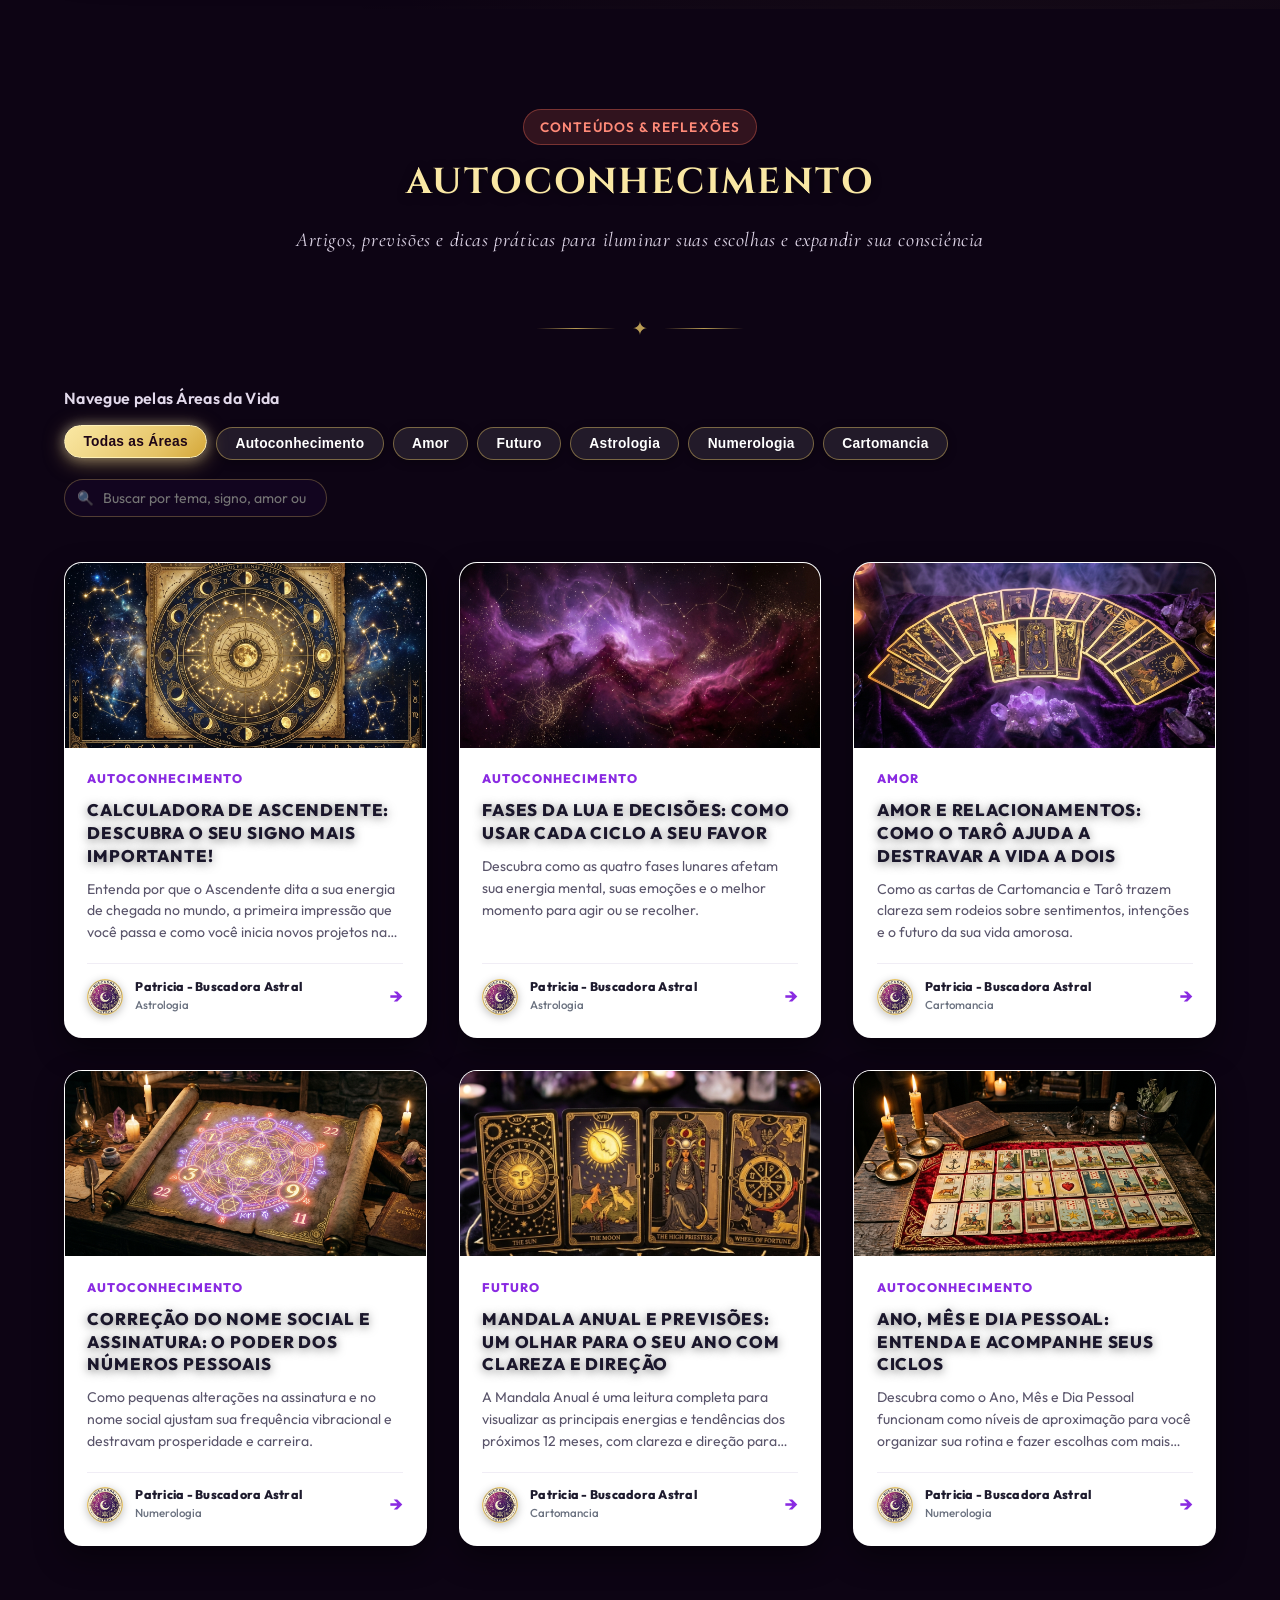
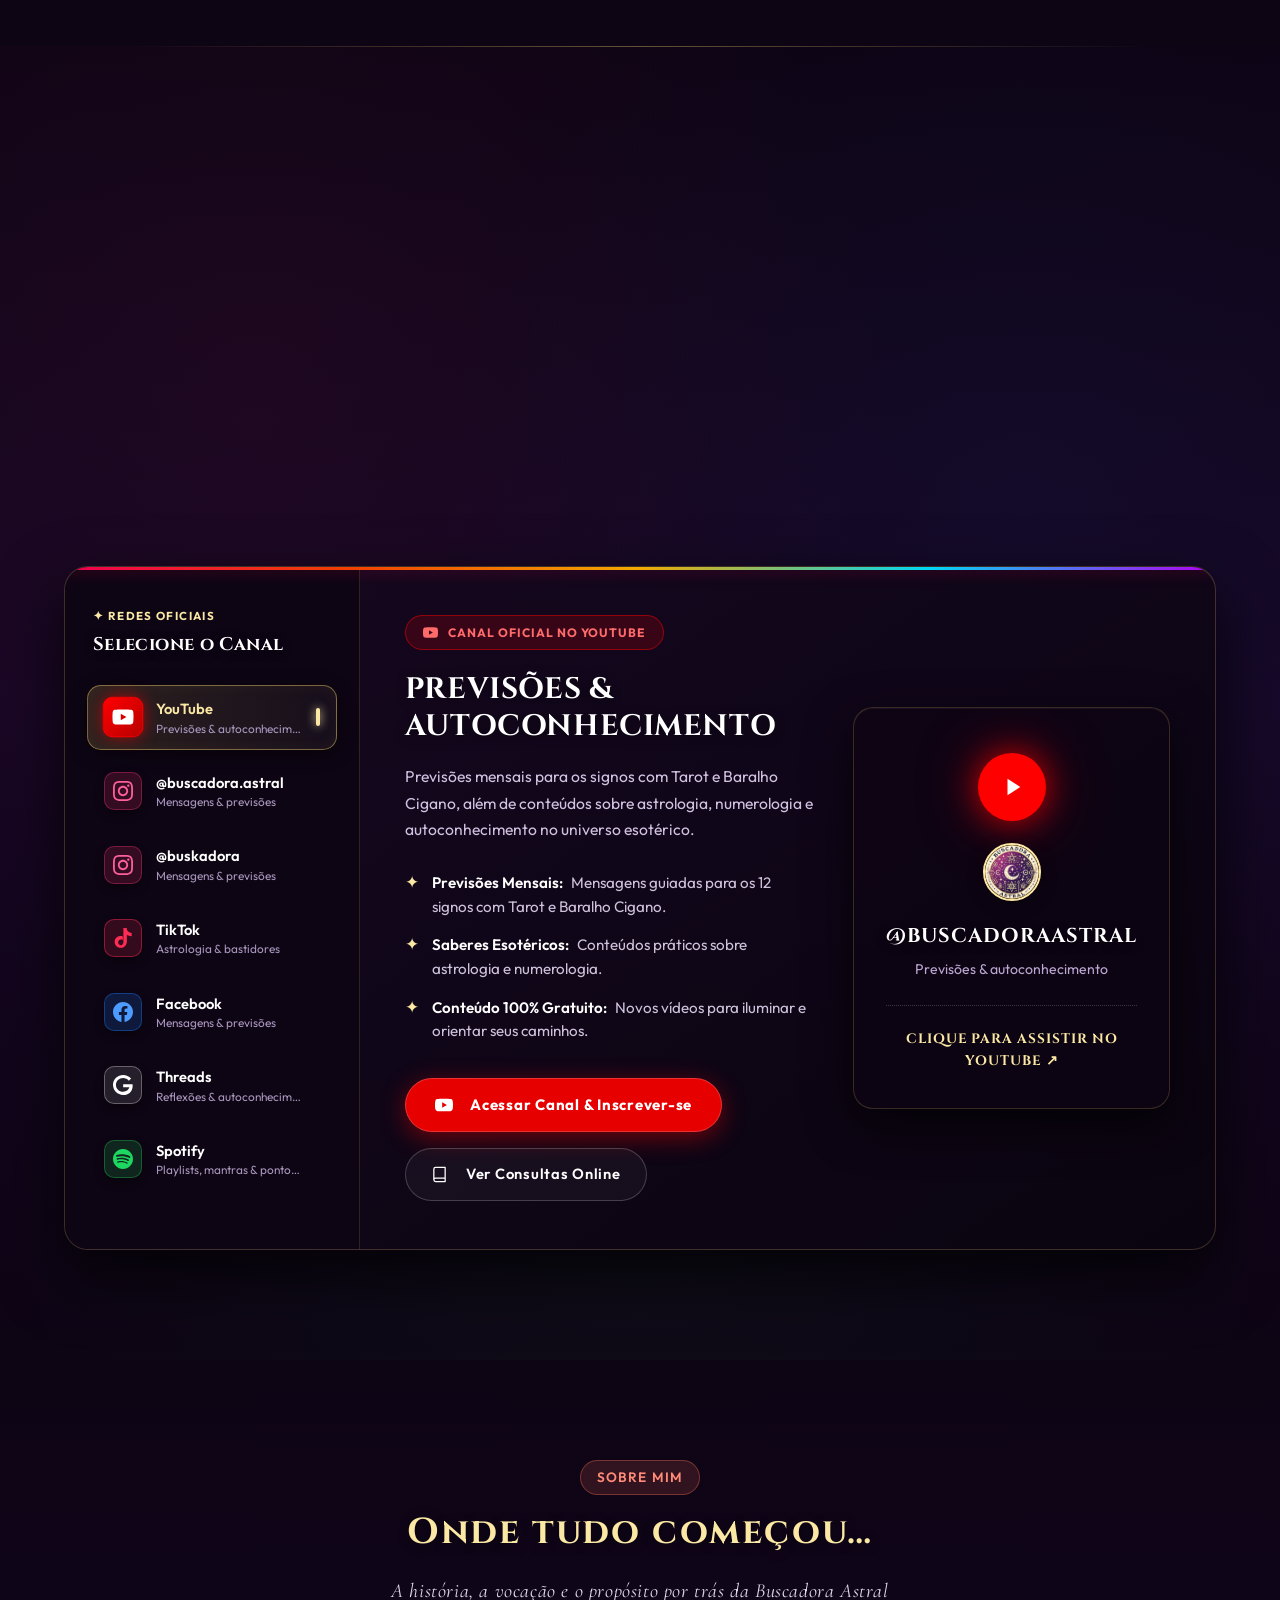
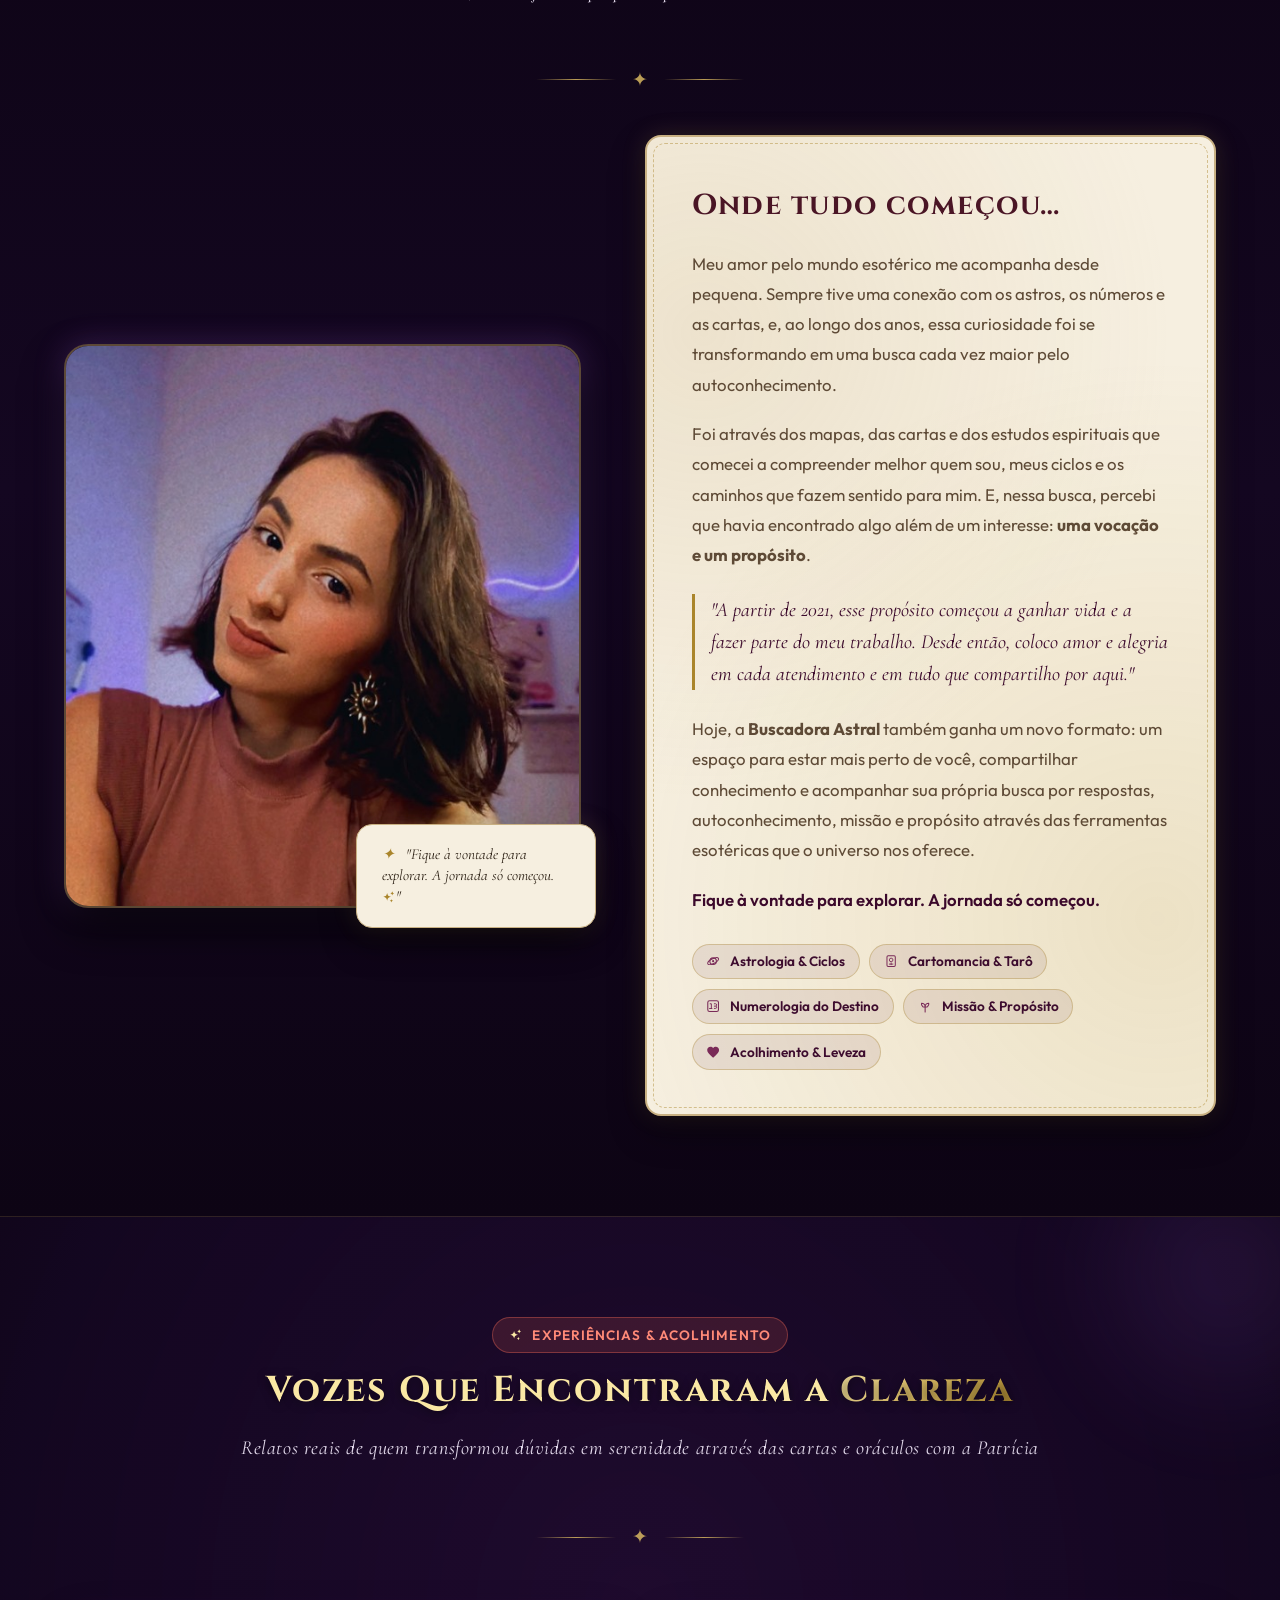
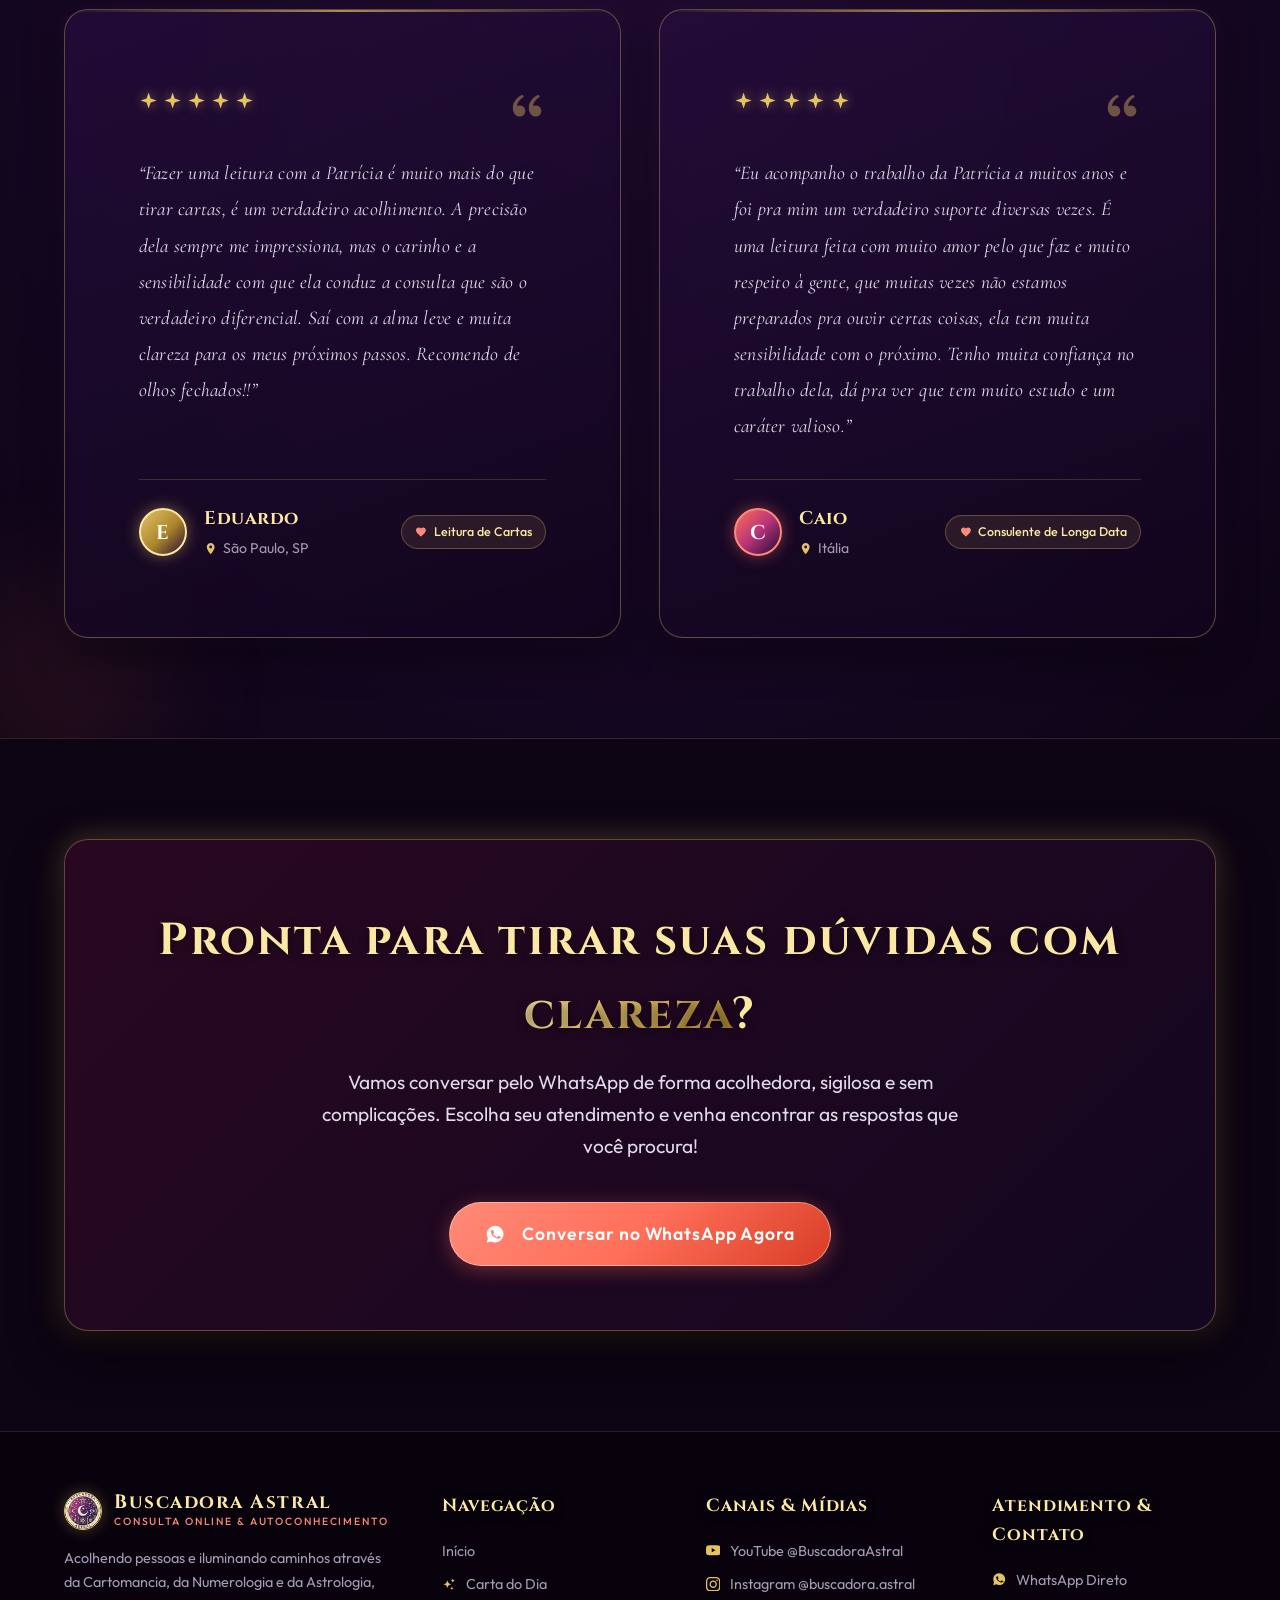
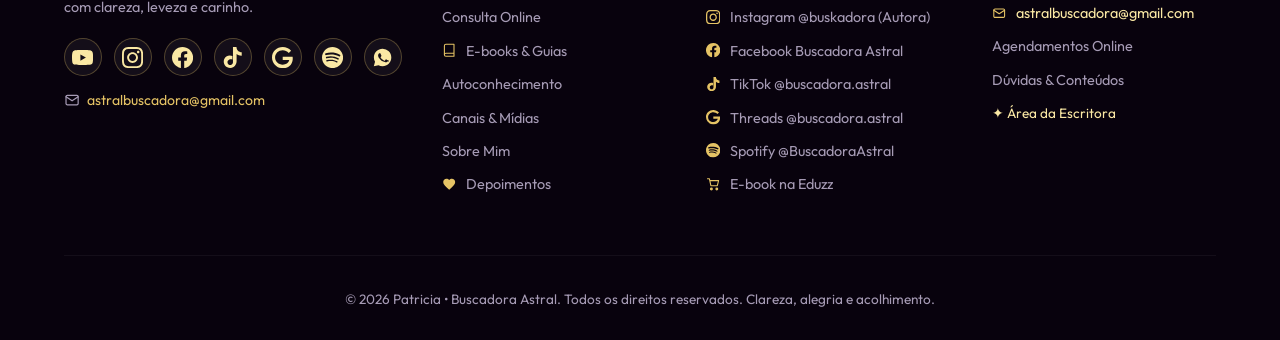
==== commit 37c7215f: "feat: adiciona secao de depoimentos com relatos de Eduardo e Caio" ====
--- a/index.html
+++ b/index.html
@@ -12,7 +12,7 @@
   <link href="https://fonts.googleapis.com/css2?family=Cinzel:wght@500;600;700;800&family=Marcellus&family=Cormorant+Garamond:ital,wght@0,400;0,600;1,400;1,600&family=Outfit:wght@300;400;500;600;700&display=swap" rel="stylesheet">
   
   <!-- CSS Stylesheets -->
-  <link rel="stylesheet" href="css/style.css?v=20260922_7">
+  <link rel="stylesheet" href="css/style.css?v=20261021_1">
   <link rel="stylesheet" href="css/animations.css">
   <link rel="icon" type="image/jpeg" href="assets/logo_buscadora.jpg">
 </head>
@@ -176,6 +176,16 @@
         <line x1="3" y1="6" x2="21" y2="6" stroke="currentColor" stroke-width="2" stroke-linecap="round"/>
         <line x1="3" y1="12" x2="21" y2="12" stroke="currentColor" stroke-width="2" stroke-linecap="round"/>
         <line x1="3" y1="18" x2="21" y2="18" stroke="currentColor" stroke-width="2" stroke-linecap="round"/>
+      </symbol>
+
+      <!-- Aspas Místicas / Quote -->
+      <symbol id="icon-quote" viewBox="0 0 24 24">
+        <path fill="currentColor" d="M4.583 17.321C3.553 16.227 3 15 3 13.011c0-3.5 2.457-6.637 6.03-8.188l.893 1.378c-3.335 1.804-3.987 4.145-4.247 5.621.537-.278 1.24-.375 1.929-.311 1.804.167 3.226 1.648 3.226 3.489a3.5 3.5 0 0 1-3.5 3.5c-1.073 0-2.099-.49-2.748-1.179zm10 0C13.553 16.227 13 15 13 13.011c0-3.5 2.457-6.637 6.03-8.188l.893 1.378c-3.335 1.804-3.987 4.145-4.247 5.621.537-.278 1.24-.375 1.929-.311 1.804.167 3.226 1.648 3.226 3.489a3.5 3.5 0 0 1-3.5 3.5c-1.073 0-2.099-.49-2.748-1.179z"/>
+      </symbol>
+
+      <!-- Marcador de Localização / Pin -->
+      <symbol id="icon-map-pin" viewBox="0 0 24 24">
+        <path fill="currentColor" d="M12 2C8.13 2 5 5.13 5 9c0 5.25 7 13 7 13s7-7.75 7-13c0-3.87-3.13-7-7-7zm0 9.5a2.5 2.5 0 1 1 0-5 2.5 2.5 0 0 1 0 5z"/>
       </symbol>
     </defs>
   </svg>
@@ -213,6 +223,7 @@
           </li>
           <li><a href="#canais" class="nav-link">Canais</a></li>
           <li><a href="#sobre" class="nav-link">Sobre Mim</a></li>
+          <li><a href="#depoimentos" class="nav-link">Depoimentos</a></li>
         </ul>
       </nav>
 
@@ -1247,6 +1258,94 @@
               </div>
             </div>
           </div>
+        </div>
+      </div>
+    </section>
+
+    <!-- ==================== DEPOIMENTOS / RELATOS DE BUSCADORES ==================== -->
+    <section class="testimonials-section" id="depoimentos">
+      <div class="container">
+        <div class="coral-badge" style="display: block; width: fit-content; margin: 0 auto 0.5rem;">
+          <svg class="icon-svg"><use href="#icon-sparkles"></use></svg> Experiências & Acolhimento
+        </div>
+        <h2>Vozes Que Encontraram a <span class="gold-text">Clareza</span></h2>
+        <p class="section-subtitle">Relatos reais de quem transformou dúvidas em serenidade através das cartas e oráculos com a Patrícia</p>
+        <div class="mystic-divider"><span>✦</span></div>
+
+        <div class="testimonials-grid">
+          <!-- Depoimento 1: Eduardo (São Paulo) -->
+          <article class="testimonial-card reveal-on-scroll">
+            <div class="testimonial-card-inner">
+              <div class="testimonial-card-header">
+                <div class="testimonial-stars" aria-label="Avaliação: 5 de 5 estrelas">
+                  <svg class="icon-svg star"><use href="#icon-star"></use></svg>
+                  <svg class="icon-svg star"><use href="#icon-star"></use></svg>
+                  <svg class="icon-svg star"><use href="#icon-star"></use></svg>
+                  <svg class="icon-svg star"><use href="#icon-star"></use></svg>
+                  <svg class="icon-svg star"><use href="#icon-star"></use></svg>
+                </div>
+                <div class="testimonial-quote-icon" aria-hidden="true">
+                  <svg class="icon-svg"><use href="#icon-quote"></use></svg>
+                </div>
+              </div>
+
+              <blockquote class="testimonial-quote">
+                “Fazer uma leitura com a Patrícia é muito mais do que tirar cartas, é um verdadeiro acolhimento. A precisão dela sempre me impressiona, mas o carinho e a sensibilidade com que ela conduz a consulta que são o verdadeiro diferencial. Saí com a alma leve e muita clareza para os meus próximos passos. Recomendo de olhos fechados!!”
+              </blockquote>
+
+              <footer class="testimonial-author">
+                <div class="testimonial-avatar" aria-hidden="true">
+                  <span>E</span>
+                </div>
+                <div class="testimonial-meta">
+                  <cite class="testimonial-name">Eduardo</cite>
+                  <span class="testimonial-location">
+                    <svg class="icon-svg location-icon"><use href="#icon-map-pin"></use></svg> São Paulo, SP
+                  </span>
+                </div>
+                <div class="testimonial-badge">
+                  <svg class="icon-svg"><use href="#icon-heart"></use></svg> Leitura de Cartas
+                </div>
+              </footer>
+            </div>
+          </article>
+
+          <!-- Depoimento 2: Caio (Itália) -->
+          <article class="testimonial-card reveal-on-scroll">
+            <div class="testimonial-card-inner">
+              <div class="testimonial-card-header">
+                <div class="testimonial-stars" aria-label="Avaliação: 5 de 5 estrelas">
+                  <svg class="icon-svg star"><use href="#icon-star"></use></svg>
+                  <svg class="icon-svg star"><use href="#icon-star"></use></svg>
+                  <svg class="icon-svg star"><use href="#icon-star"></use></svg>
+                  <svg class="icon-svg star"><use href="#icon-star"></use></svg>
+                  <svg class="icon-svg star"><use href="#icon-star"></use></svg>
+                </div>
+                <div class="testimonial-quote-icon" aria-hidden="true">
+                  <svg class="icon-svg"><use href="#icon-quote"></use></svg>
+                </div>
+              </div>
+
+              <blockquote class="testimonial-quote">
+                “Eu acompanho o trabalho da Patrícia a muitos anos e foi pra mim um verdadeiro suporte diversas vezes. É uma leitura feita com muito amor pelo que faz e muito respeito à gente, que muitas vezes não estamos preparados pra ouvir certas coisas, ela tem muita sensibilidade com o próximo. Tenho muita confiança no trabalho dela, dá pra ver que tem muito estudo e um caráter valioso.”
+              </blockquote>
+
+              <footer class="testimonial-author">
+                <div class="testimonial-avatar alt" aria-hidden="true">
+                  <span>C</span>
+                </div>
+                <div class="testimonial-meta">
+                  <cite class="testimonial-name">Caio</cite>
+                  <span class="testimonial-location">
+                    <svg class="icon-svg location-icon"><use href="#icon-map-pin"></use></svg> Itália
+                  </span>
+                </div>
+                <div class="testimonial-badge">
+                  <svg class="icon-svg"><use href="#icon-heart"></use></svg> Consulente de Longa Data
+                </div>
+              </footer>
+            </div>
+          </article>
         </div>
       </div>
     </section>
@@ -1320,6 +1419,7 @@
             <li><a href="#autoconhecimento">Autoconhecimento</a></li>
             <li><a href="#canais">Canais & Mídias</a></li>
             <li><a href="#sobre">Sobre Mim</a></li>
+            <li><a href="#depoimentos"><svg class="icon-svg"><use href="#icon-heart"></use></svg> Depoimentos</a></li>
           </ul>
         </div>
 
--- a/css/style.css
+++ b/css/style.css
@@ -3777,3 +3777,275 @@
     padding: 1.8rem;
   }
 }
+
+/* ============================================================
+   SEÇÃO DE DEPOIMENTOS / RELATOS DE BUSCADORES
+   ============================================================ */
+.testimonials-section {
+  padding: 100px 0;
+  position: relative;
+  background: radial-gradient(ellipse at 50% 35%, rgba(65, 24, 96, 0.35) 0%, rgba(20, 7, 33, 0.95) 70%, var(--bg-dark) 100%);
+  border-top: 1px solid rgba(229, 195, 101, 0.15);
+  border-bottom: 1px solid rgba(229, 195, 101, 0.15);
+  overflow: hidden;
+}
+
+.testimonials-section::before {
+  content: '';
+  position: absolute;
+  top: -120px;
+  right: -120px;
+  width: 350px;
+  height: 350px;
+  background: radial-gradient(circle, rgba(186, 104, 255, 0.12) 0%, transparent 70%);
+  pointer-events: none;
+  filter: blur(40px);
+}
+
+.testimonials-section::after {
+  content: '';
+  position: absolute;
+  bottom: -120px;
+  left: -120px;
+  width: 350px;
+  height: 350px;
+  background: radial-gradient(circle, rgba(255, 111, 89, 0.1) 0%, transparent 70%);
+  pointer-events: none;
+  filter: blur(40px);
+}
+
+.testimonials-grid {
+  display: grid;
+  grid-template-columns: repeat(2, 1fr);
+  gap: 2.4rem;
+  align-items: stretch;
+  margin-top: 3.5rem;
+}
+
+.testimonial-card {
+  position: relative;
+  background: linear-gradient(160deg, rgba(38, 14, 61, 0.72) 0%, rgba(18, 5, 29, 0.88) 100%);
+  backdrop-filter: blur(14px);
+  -webkit-backdrop-filter: blur(14px);
+  border: 1.5px solid rgba(229, 195, 101, 0.35);
+  border-radius: var(--radius-lg);
+  box-shadow: 0 16px 40px rgba(0, 0, 0, 0.45), 0 0 25px rgba(186, 104, 255, 0.08);
+  transition: transform 0.4s cubic-bezier(0.16, 1, 0.3, 1), box-shadow 0.4s ease, border-color 0.4s ease;
+  overflow: hidden;
+  display: flex;
+  flex-direction: column;
+}
+
+.testimonial-card::before {
+  content: '';
+  position: absolute;
+  top: 0;
+  left: 0;
+  right: 0;
+  height: 2px;
+  background: linear-gradient(90deg, transparent, var(--gold-primary), transparent);
+  opacity: 0.7;
+  transition: opacity 0.3s ease;
+}
+
+.testimonial-card:hover {
+  transform: translateY(-8px);
+  border-color: rgba(229, 195, 101, 0.75);
+  box-shadow: 0 24px 55px rgba(0, 0, 0, 0.65), 0 0 35px rgba(229, 195, 101, 0.22);
+}
+
+.testimonial-card:hover::before {
+  opacity: 1;
+}
+
+.testimonial-card-inner {
+  padding: 2.6rem 2.4rem;
+  display: flex;
+  flex-direction: column;
+  height: 100%;
+  position: relative;
+  z-index: 2;
+}
+
+.testimonial-card-header {
+  display: flex;
+  justify-content: space-between;
+  align-items: center;
+  margin-bottom: 1.6rem;
+}
+
+.testimonial-stars {
+  display: flex;
+  gap: 5px;
+  color: var(--gold-primary);
+}
+
+.testimonial-stars .icon-svg.star {
+  width: 1.2rem;
+  height: 1.2rem;
+  filter: drop-shadow(0 0 6px rgba(229, 195, 101, 0.6));
+  animation: pulseStar 4s ease-in-out infinite;
+}
+
+.testimonial-stars .icon-svg.star:nth-child(2) { animation-delay: 0.3s; }
+.testimonial-stars .icon-svg.star:nth-child(3) { animation-delay: 0.6s; }
+.testimonial-stars .icon-svg.star:nth-child(4) { animation-delay: 0.9s; }
+.testimonial-stars .icon-svg.star:nth-child(5) { animation-delay: 1.2s; }
+
+@keyframes pulseStar {
+  0%, 100% {
+    transform: scale(1);
+    opacity: 0.9;
+  }
+  50% {
+    transform: scale(1.12);
+    opacity: 1;
+    filter: drop-shadow(0 0 9px rgba(250, 232, 164, 0.9));
+  }
+}
+
+.testimonial-quote-icon {
+  color: var(--gold-primary);
+  opacity: 0.4;
+  transition: opacity 0.3s ease, transform 0.3s ease;
+}
+
+.testimonial-quote-icon .icon-svg {
+  width: 2.4rem;
+  height: 2.4rem;
+}
+
+.testimonial-card:hover .testimonial-quote-icon {
+  opacity: 0.85;
+  transform: scale(1.08) rotate(-4deg);
+}
+
+.testimonial-quote {
+  font-family: var(--font-serif-sub);
+  font-size: 1.22rem;
+  font-style: italic;
+  line-height: 1.85;
+  color: var(--white-muted);
+  margin: 0 0 2.2rem 0;
+  flex-grow: 1;
+  letter-spacing: 0.25px;
+  position: relative;
+}
+
+.testimonial-author {
+  display: flex;
+  align-items: center;
+  gap: 1.1rem;
+  border-top: 1px solid rgba(229, 195, 101, 0.2);
+  padding-top: 1.5rem;
+  margin-top: auto;
+}
+
+.testimonial-avatar {
+  width: 48px;
+  height: 48px;
+  min-width: 48px;
+  border-radius: 50%;
+  background: linear-gradient(135deg, #e5c365 0%, #aa852b 55%, #2a093b 100%);
+  border: 2px solid var(--gold-light);
+  display: flex;
+  align-items: center;
+  justify-content: center;
+  font-family: var(--font-serif-title);
+  font-size: 1.25rem;
+  font-weight: 700;
+  color: #ffffff;
+  box-shadow: 0 0 16px rgba(229, 195, 101, 0.45);
+  transition: transform 0.3s ease;
+}
+
+.testimonial-avatar.alt {
+  background: linear-gradient(135deg, #ff6f59 0%, #b8337a 50%, #1f0b33 100%);
+  border-color: var(--coral-light);
+  box-shadow: 0 0 16px rgba(255, 111, 89, 0.45);
+}
+
+.testimonial-card:hover .testimonial-avatar {
+  transform: scale(1.08);
+}
+
+.testimonial-meta {
+  display: flex;
+  flex-direction: column;
+  gap: 2px;
+}
+
+.testimonial-name {
+  font-family: var(--font-serif-title);
+  font-size: 1.15rem;
+  font-weight: 700;
+  color: var(--gold-light);
+  font-style: normal;
+  letter-spacing: 0.5px;
+}
+
+.testimonial-location {
+  font-size: 0.88rem;
+  color: var(--text-muted);
+  display: inline-flex;
+  align-items: center;
+  gap: 0.35rem;
+}
+
+.testimonial-location .location-icon {
+  width: 0.95em;
+  height: 0.95em;
+  color: var(--gold-primary);
+}
+
+.testimonial-badge {
+  margin-left: auto;
+  font-size: 0.78rem;
+  font-weight: 500;
+  padding: 0.35rem 0.85rem;
+  border-radius: var(--radius-full);
+  background: rgba(229, 195, 101, 0.1);
+  border: 1px solid rgba(229, 195, 101, 0.3);
+  color: var(--gold-light);
+  display: inline-flex;
+  align-items: center;
+  gap: 0.4rem;
+  white-space: nowrap;
+}
+
+.testimonial-badge .icon-svg {
+  width: 0.95em;
+  height: 0.95em;
+  color: var(--coral-light);
+}
+
+/* Responsividade dos Depoimentos */
+@media (max-width: 920px) {
+  .testimonials-grid {
+    grid-template-columns: 1fr;
+    gap: 2rem;
+  }
+
+  .testimonial-author {
+    flex-wrap: wrap;
+  }
+
+  .testimonial-badge {
+    margin-left: 0;
+    width: 100%;
+    margin-top: 0.4rem;
+    justify-content: flex-start;
+  }
+}
+
+@media (max-width: 600px) {
+  .testimonial-card-inner {
+    padding: 2rem 1.5rem;
+  }
+
+  .testimonial-quote {
+    font-size: 1.12rem;
+    line-height: 1.75;
+    margin-bottom: 1.8rem;
+  }
+}
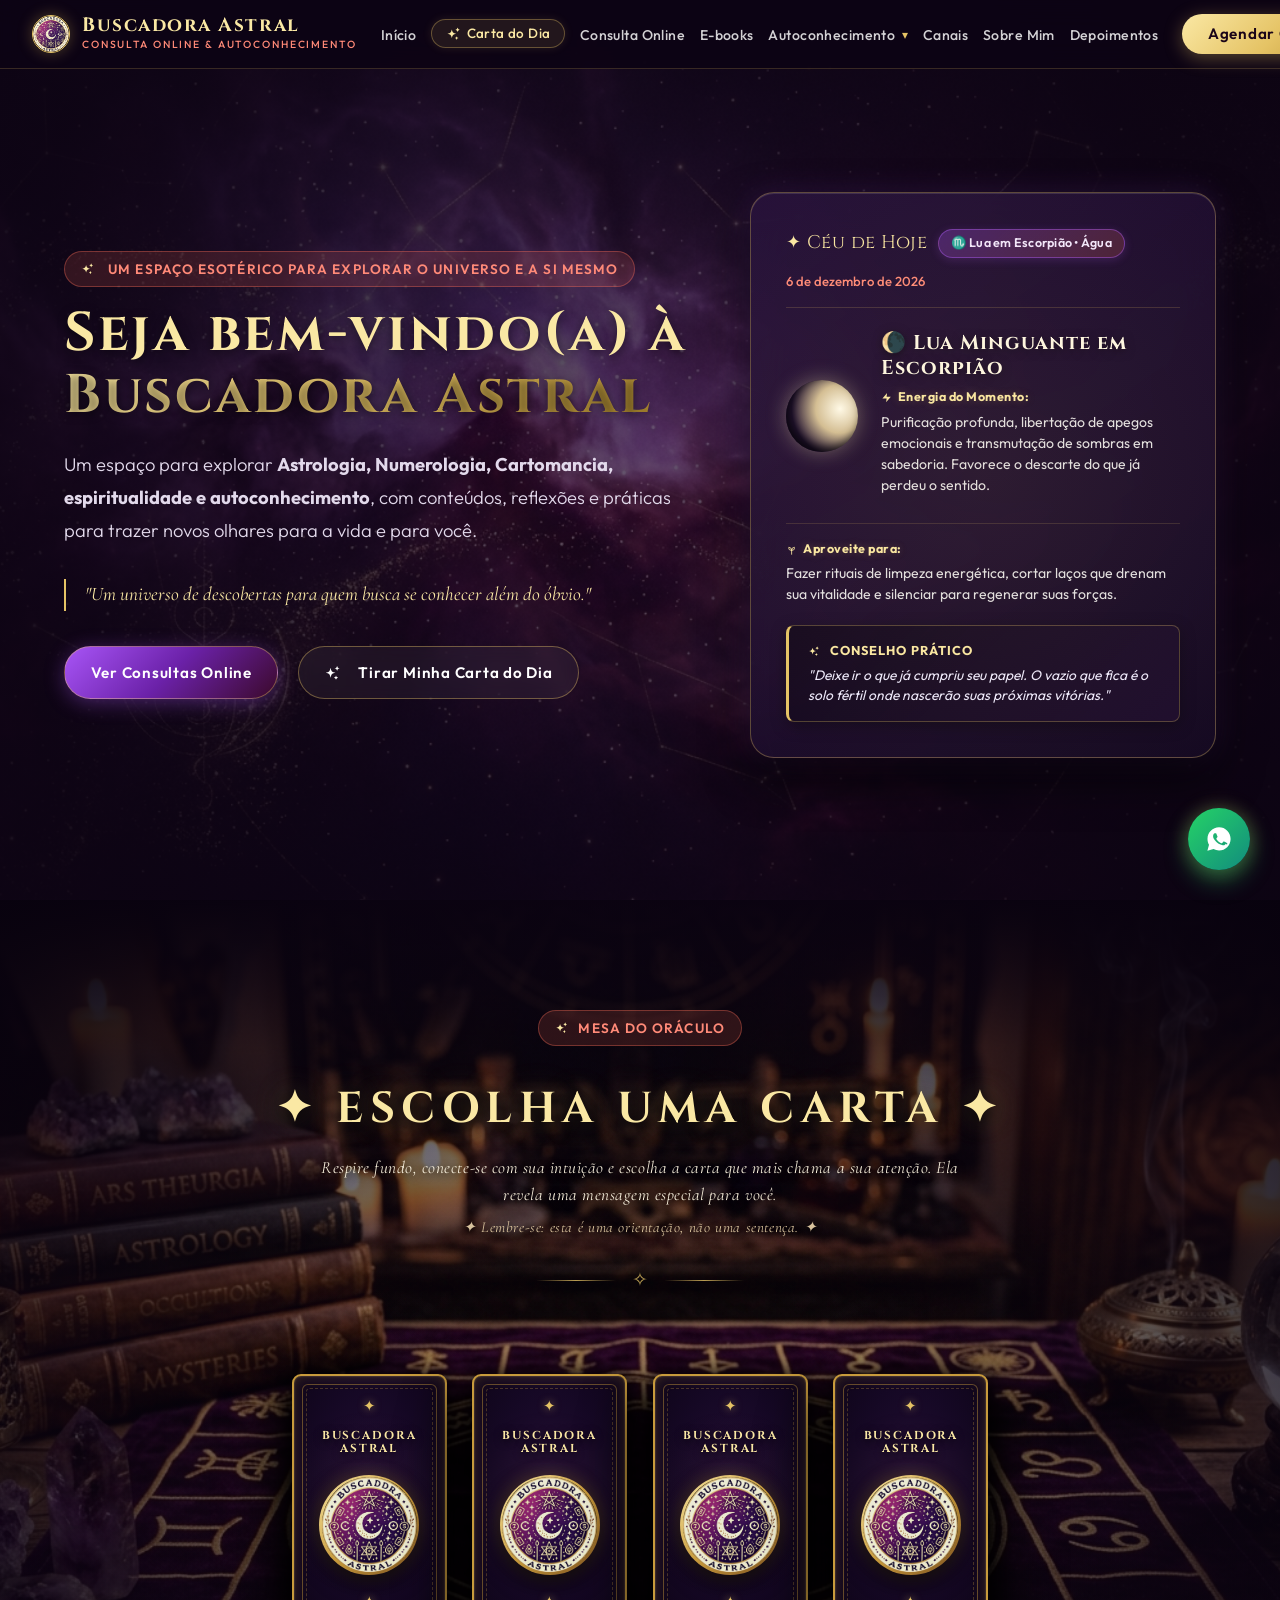
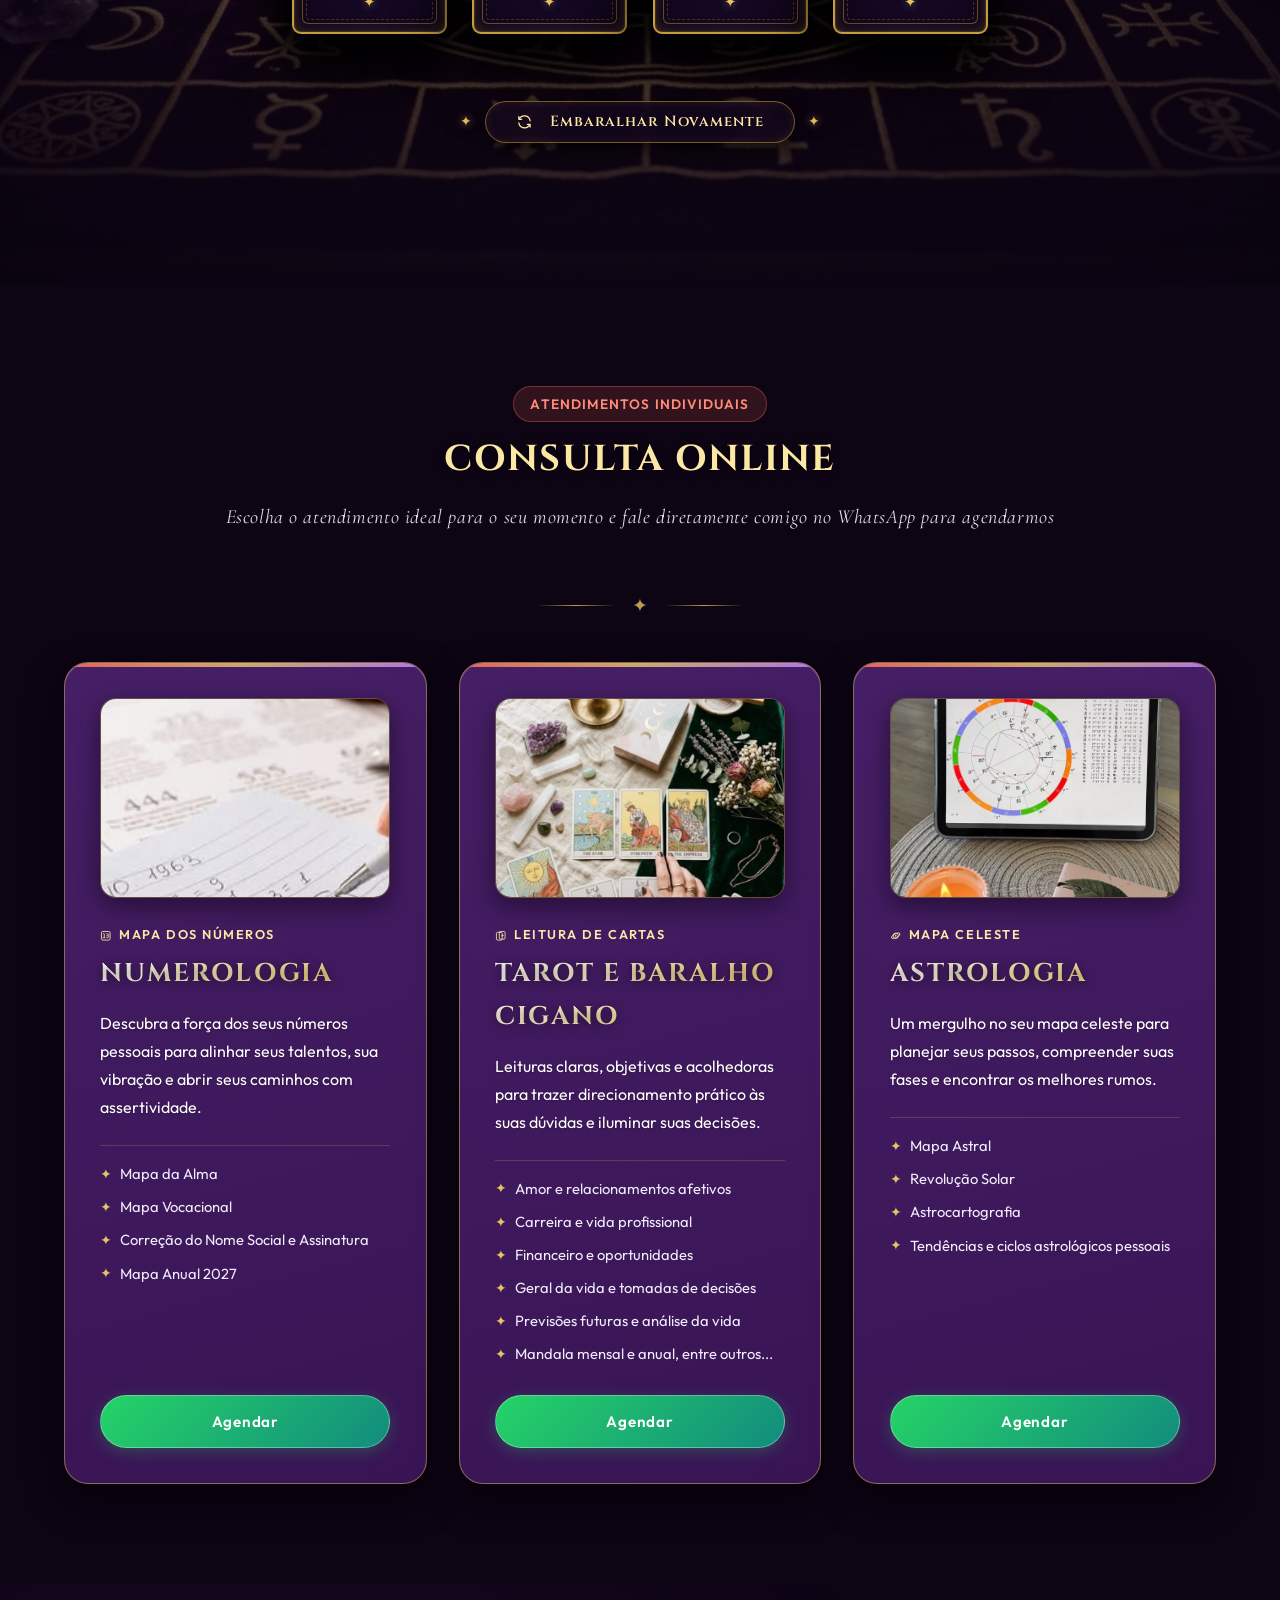
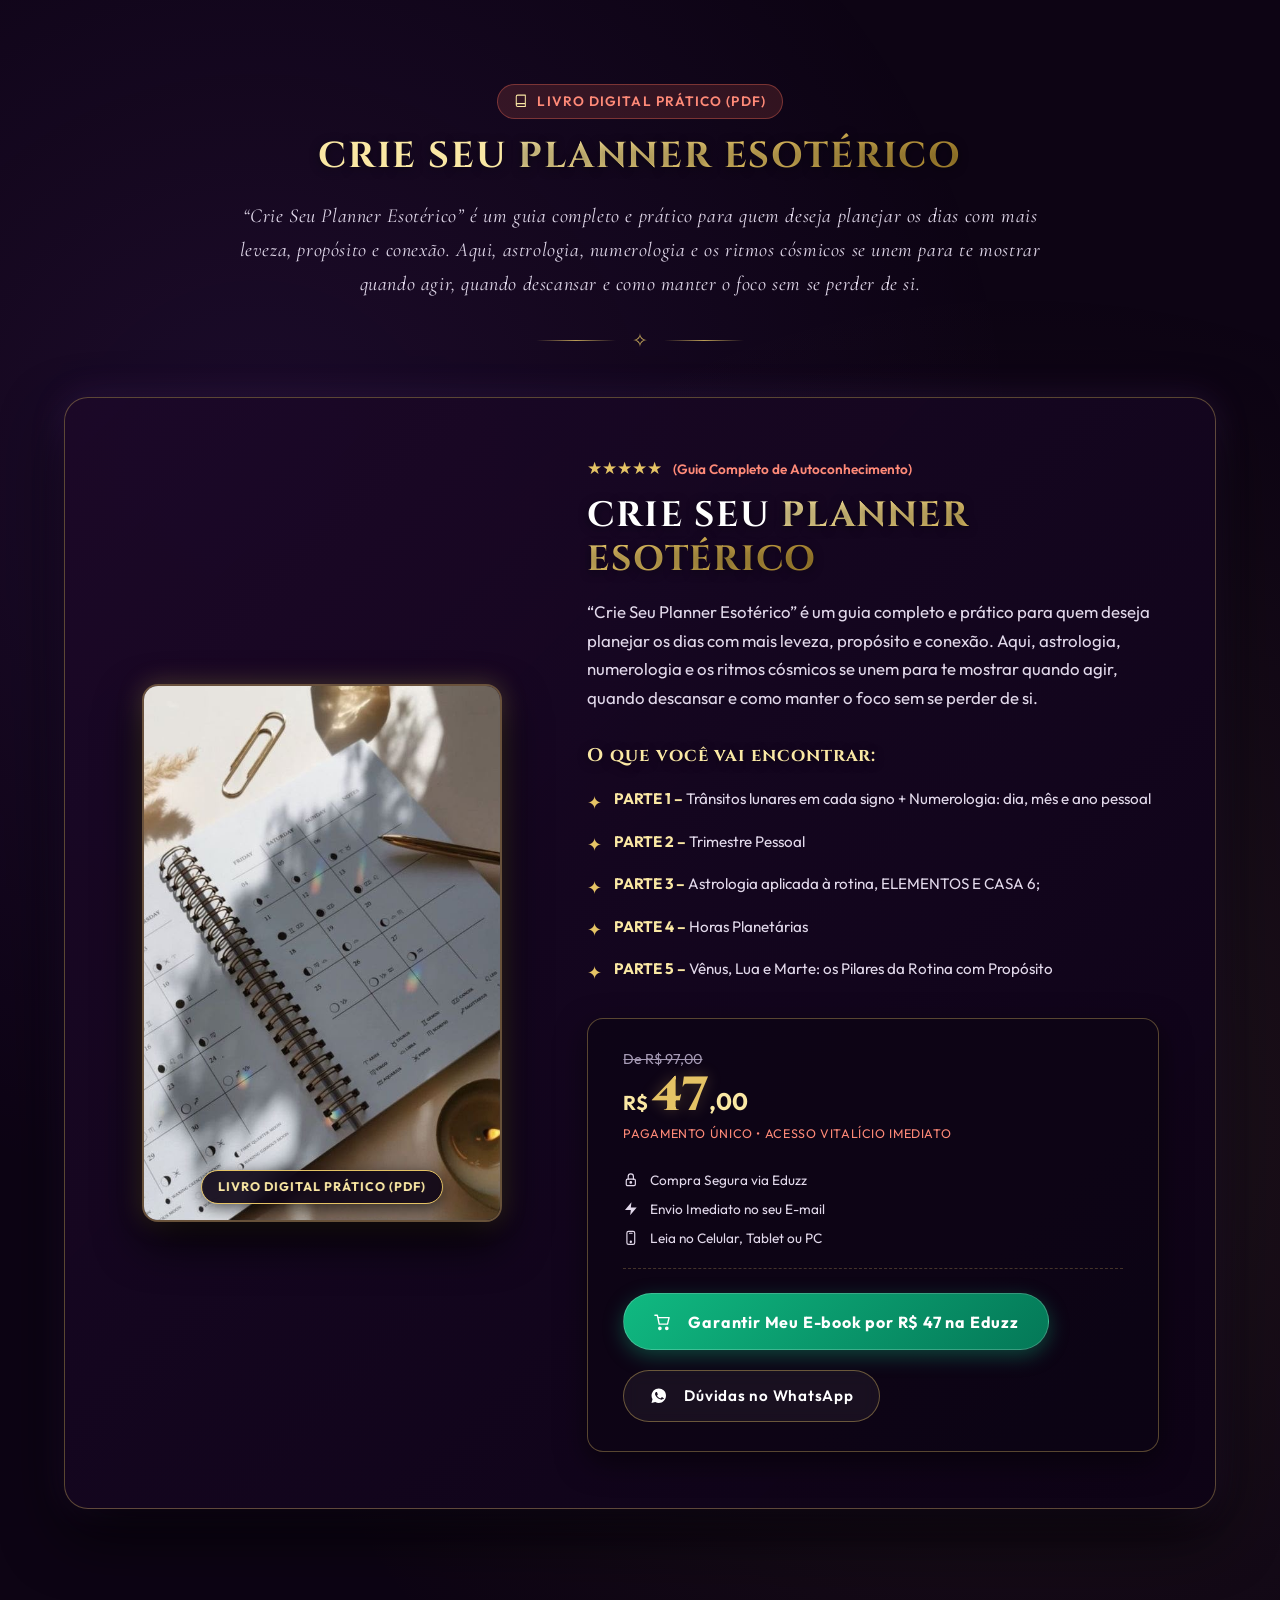
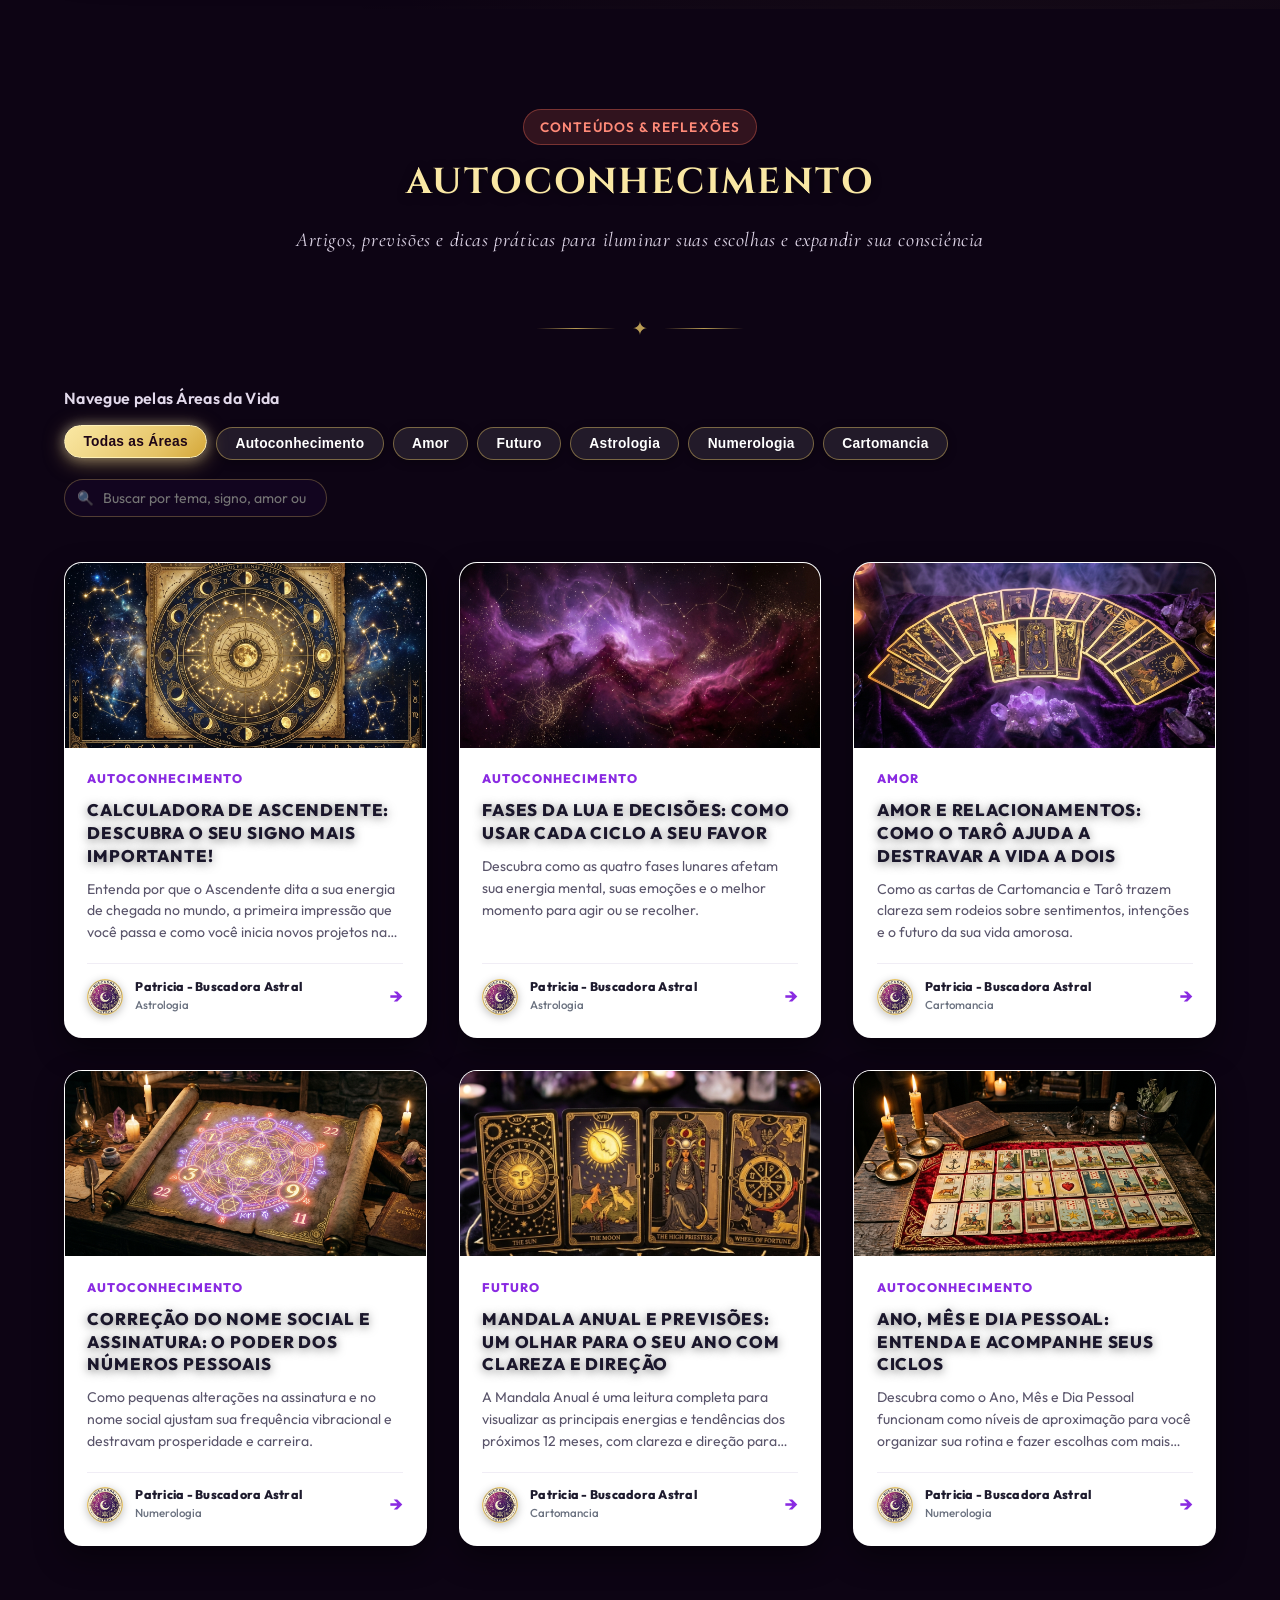
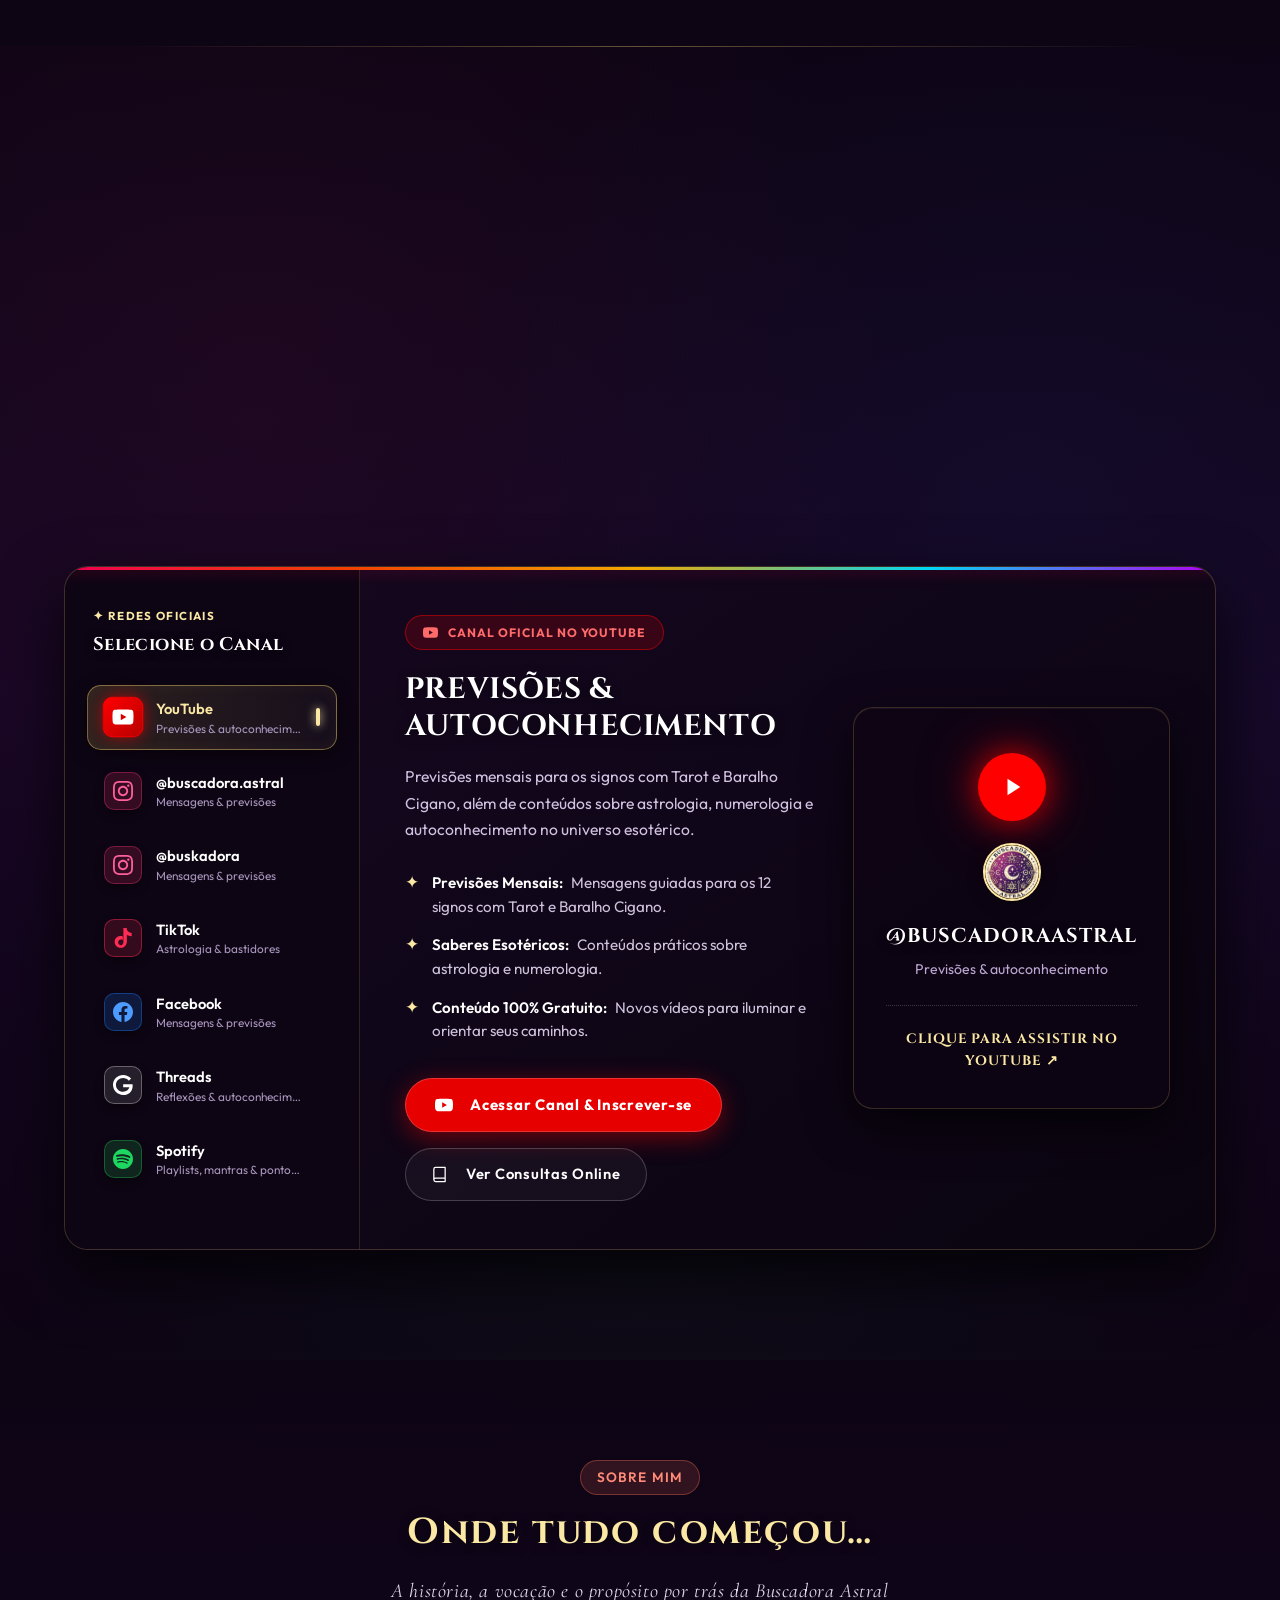
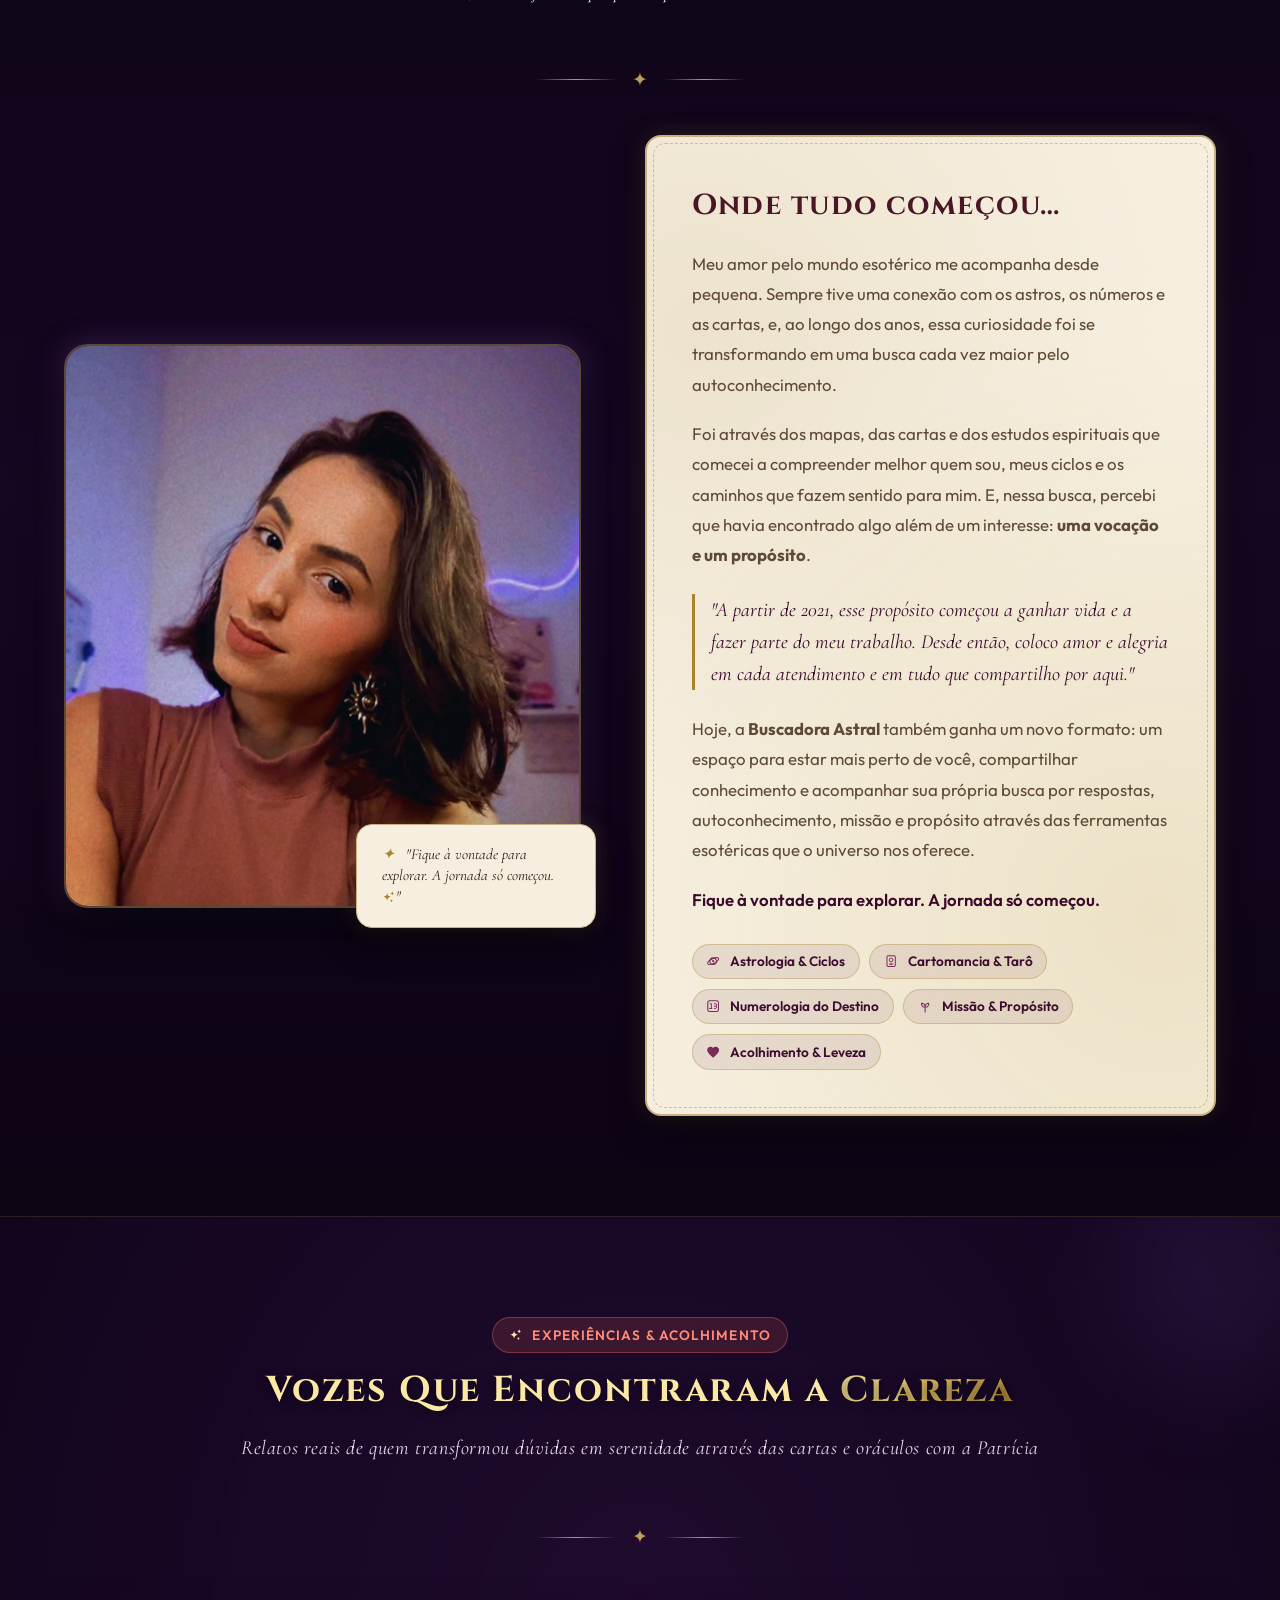
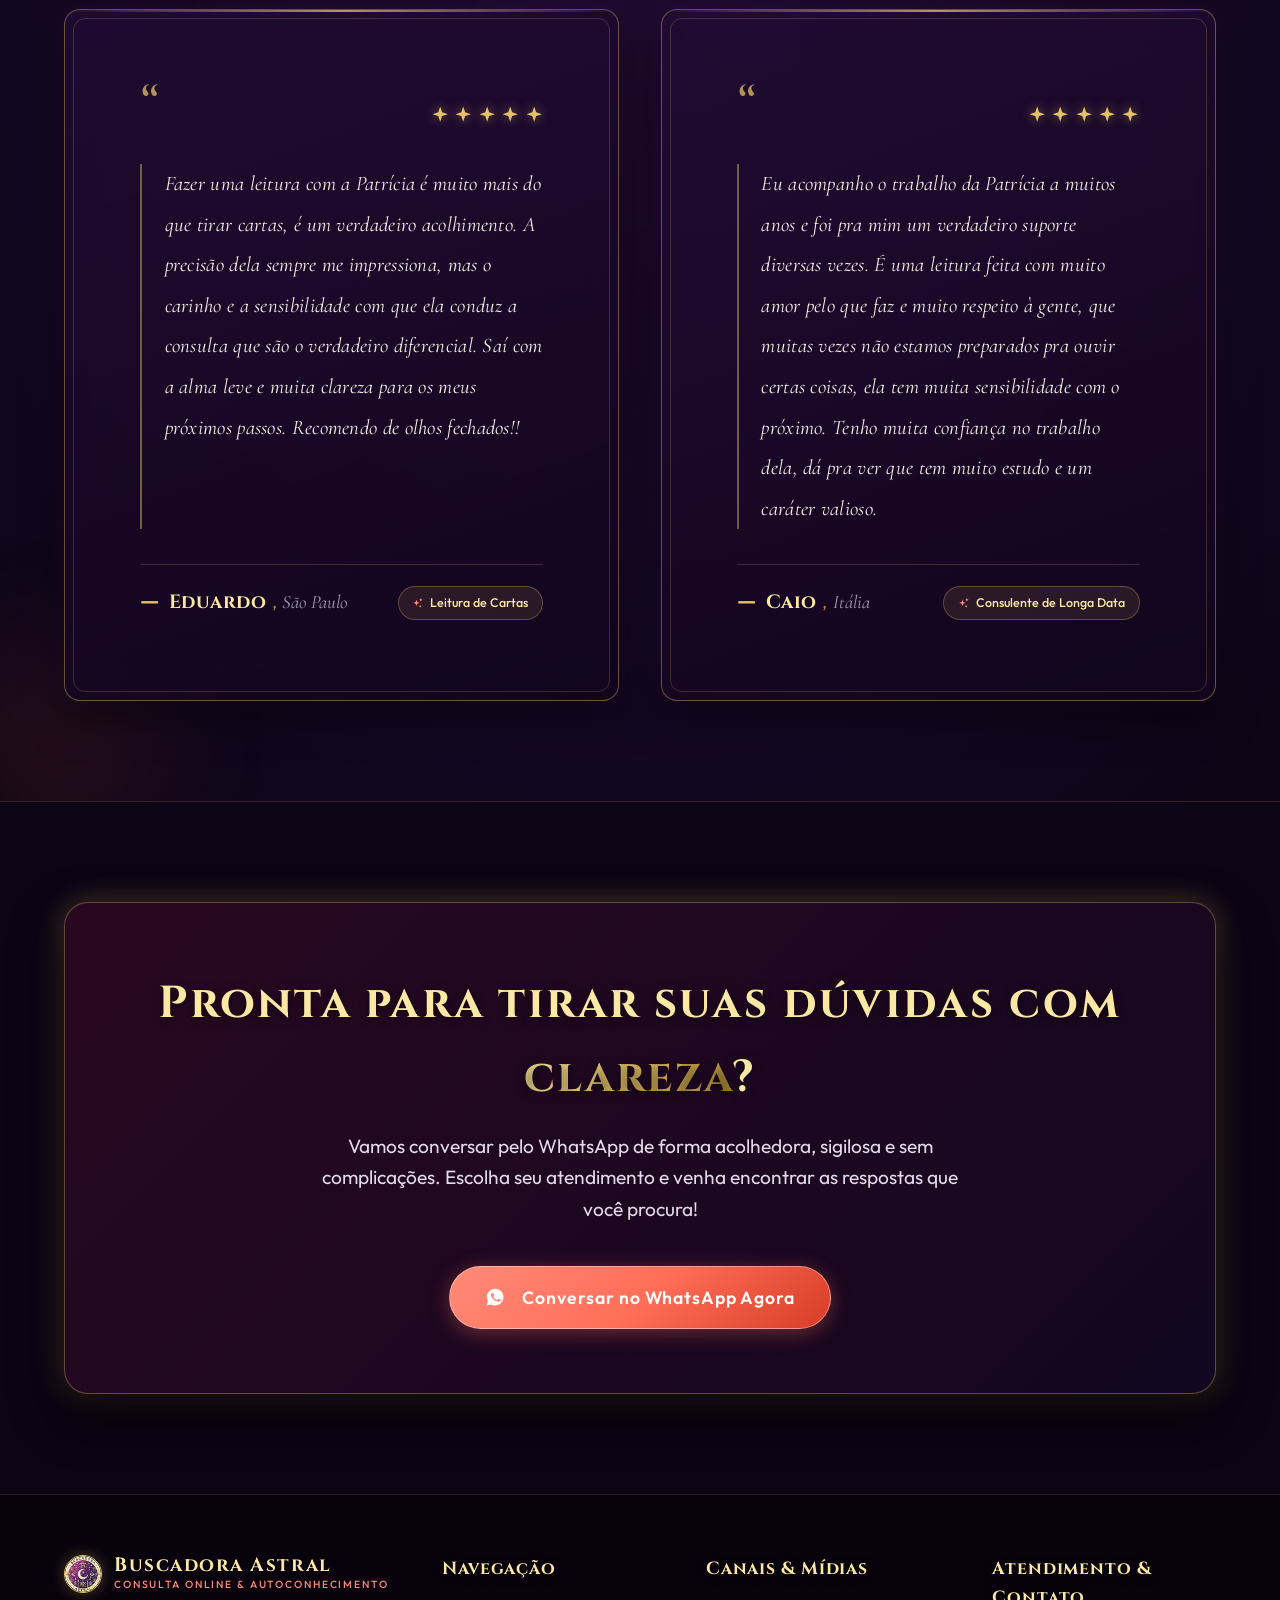
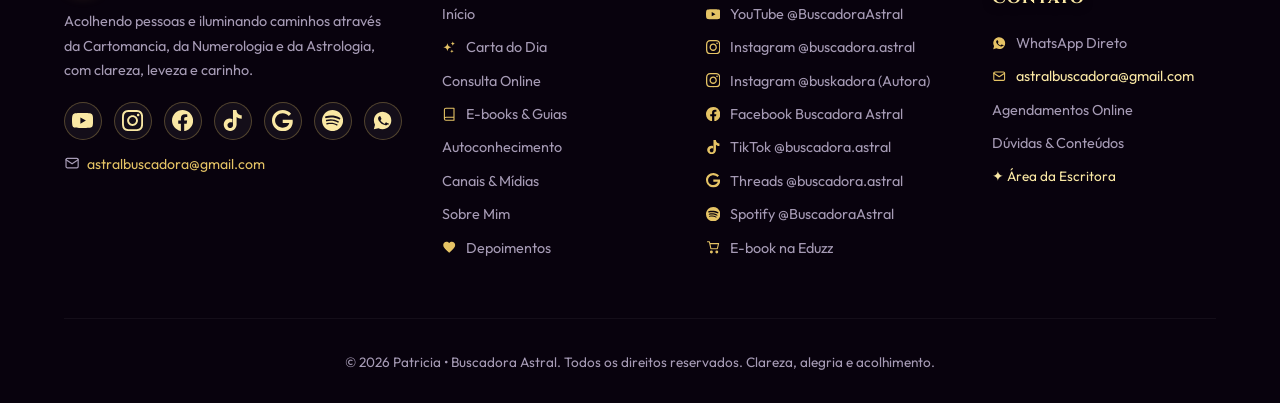
==== commit 69d8a70f: "feat: transforma depoimentos em citacoes classicas de livro sem avatar" ====
--- a/index.html
+++ b/index.html
@@ -12,7 +12,7 @@
   <link href="https://fonts.googleapis.com/css2?family=Cinzel:wght@500;600;700;800&family=Marcellus&family=Cormorant+Garamond:ital,wght@0,400;0,600;1,400;1,600&family=Outfit:wght@300;400;500;600;700&display=swap" rel="stylesheet">
   
   <!-- CSS Stylesheets -->
-  <link rel="stylesheet" href="css/style.css?v=20261021_1">
+  <link rel="stylesheet" href="css/style.css?v=20261021_2">
   <link rel="stylesheet" href="css/animations.css">
   <link rel="icon" type="image/jpeg" href="assets/logo_buscadora.jpg">
 </head>
@@ -1272,76 +1272,64 @@
         <p class="section-subtitle">Relatos reais de quem transformou dúvidas em serenidade através das cartas e oráculos com a Patrícia</p>
         <div class="mystic-divider"><span>✦</span></div>
 
-        <div class="testimonials-grid">
-          <!-- Depoimento 1: Eduardo (São Paulo) -->
-          <article class="testimonial-card reveal-on-scroll">
+        <div class="testimonials-grid book-quotes-grid">
+          <!-- Citação 1: Eduardo (São Paulo) -->
+          <article class="testimonial-card book-quote-card reveal-on-scroll">
             <div class="testimonial-card-inner">
-              <div class="testimonial-card-header">
-                <div class="testimonial-stars" aria-label="Avaliação: 5 de 5 estrelas">
+              <div class="book-quote-header">
+                <span class="book-quote-symbol" aria-hidden="true">“</span>
+                <div class="book-quote-stars" aria-label="Avaliação: 5 de 5 estrelas">
                   <svg class="icon-svg star"><use href="#icon-star"></use></svg>
                   <svg class="icon-svg star"><use href="#icon-star"></use></svg>
                   <svg class="icon-svg star"><use href="#icon-star"></use></svg>
                   <svg class="icon-svg star"><use href="#icon-star"></use></svg>
                   <svg class="icon-svg star"><use href="#icon-star"></use></svg>
                 </div>
-                <div class="testimonial-quote-icon" aria-hidden="true">
-                  <svg class="icon-svg"><use href="#icon-quote"></use></svg>
-                </div>
-              </div>
-
-              <blockquote class="testimonial-quote">
-                “Fazer uma leitura com a Patrícia é muito mais do que tirar cartas, é um verdadeiro acolhimento. A precisão dela sempre me impressiona, mas o carinho e a sensibilidade com que ela conduz a consulta que são o verdadeiro diferencial. Saí com a alma leve e muita clareza para os meus próximos passos. Recomendo de olhos fechados!!”
+              </div>
+
+              <blockquote class="book-quote-text">
+                Fazer uma leitura com a Patrícia é muito mais do que tirar cartas, é um verdadeiro acolhimento. A precisão dela sempre me impressiona, mas o carinho e a sensibilidade com que ela conduz a consulta que são o verdadeiro diferencial. Saí com a alma leve e muita clareza para os meus próximos passos. Recomendo de olhos fechados!!
               </blockquote>
 
-              <footer class="testimonial-author">
-                <div class="testimonial-avatar" aria-hidden="true">
-                  <span>E</span>
-                </div>
-                <div class="testimonial-meta">
-                  <cite class="testimonial-name">Eduardo</cite>
-                  <span class="testimonial-location">
-                    <svg class="icon-svg location-icon"><use href="#icon-map-pin"></use></svg> São Paulo, SP
-                  </span>
-                </div>
-                <div class="testimonial-badge">
-                  <svg class="icon-svg"><use href="#icon-heart"></use></svg> Leitura de Cartas
+              <footer class="book-quote-footer">
+                <div class="book-quote-author">
+                  <span class="book-quote-dash">—</span>
+                  <cite class="book-quote-name">Eduardo</cite><span class="book-quote-comma">,</span>
+                  <span class="book-quote-location">São Paulo</span>
+                </div>
+                <div class="book-quote-tag">
+                  <svg class="icon-svg"><use href="#icon-sparkles"></use></svg> Leitura de Cartas
                 </div>
               </footer>
             </div>
           </article>
 
-          <!-- Depoimento 2: Caio (Itália) -->
-          <article class="testimonial-card reveal-on-scroll">
+          <!-- Citação 2: Caio (Itália) -->
+          <article class="testimonial-card book-quote-card reveal-on-scroll">
             <div class="testimonial-card-inner">
-              <div class="testimonial-card-header">
-                <div class="testimonial-stars" aria-label="Avaliação: 5 de 5 estrelas">
+              <div class="book-quote-header">
+                <span class="book-quote-symbol" aria-hidden="true">“</span>
+                <div class="book-quote-stars" aria-label="Avaliação: 5 de 5 estrelas">
                   <svg class="icon-svg star"><use href="#icon-star"></use></svg>
                   <svg class="icon-svg star"><use href="#icon-star"></use></svg>
                   <svg class="icon-svg star"><use href="#icon-star"></use></svg>
                   <svg class="icon-svg star"><use href="#icon-star"></use></svg>
                   <svg class="icon-svg star"><use href="#icon-star"></use></svg>
                 </div>
-                <div class="testimonial-quote-icon" aria-hidden="true">
-                  <svg class="icon-svg"><use href="#icon-quote"></use></svg>
-                </div>
-              </div>
-
-              <blockquote class="testimonial-quote">
-                “Eu acompanho o trabalho da Patrícia a muitos anos e foi pra mim um verdadeiro suporte diversas vezes. É uma leitura feita com muito amor pelo que faz e muito respeito à gente, que muitas vezes não estamos preparados pra ouvir certas coisas, ela tem muita sensibilidade com o próximo. Tenho muita confiança no trabalho dela, dá pra ver que tem muito estudo e um caráter valioso.”
+              </div>
+
+              <blockquote class="book-quote-text">
+                Eu acompanho o trabalho da Patrícia a muitos anos e foi pra mim um verdadeiro suporte diversas vezes. É uma leitura feita com muito amor pelo que faz e muito respeito à gente, que muitas vezes não estamos preparados pra ouvir certas coisas, ela tem muita sensibilidade com o próximo. Tenho muita confiança no trabalho dela, dá pra ver que tem muito estudo e um caráter valioso.
               </blockquote>
 
-              <footer class="testimonial-author">
-                <div class="testimonial-avatar alt" aria-hidden="true">
-                  <span>C</span>
-                </div>
-                <div class="testimonial-meta">
-                  <cite class="testimonial-name">Caio</cite>
-                  <span class="testimonial-location">
-                    <svg class="icon-svg location-icon"><use href="#icon-map-pin"></use></svg> Itália
-                  </span>
-                </div>
-                <div class="testimonial-badge">
-                  <svg class="icon-svg"><use href="#icon-heart"></use></svg> Consulente de Longa Data
+              <footer class="book-quote-footer">
+                <div class="book-quote-author">
+                  <span class="book-quote-dash">—</span>
+                  <cite class="book-quote-name">Caio</cite><span class="book-quote-comma">,</span>
+                  <span class="book-quote-location">Itália</span>
+                </div>
+                <div class="book-quote-tag">
+                  <svg class="icon-svg"><use href="#icon-sparkles"></use></svg> Consulente de Longa Data
                 </div>
               </footer>
             </div>
--- a/css/style.css
+++ b/css/style.css
@@ -3817,26 +3817,43 @@
 .testimonials-grid {
   display: grid;
   grid-template-columns: repeat(2, 1fr);
-  gap: 2.4rem;
+  gap: 2.6rem;
   align-items: stretch;
   margin-top: 3.5rem;
 }
 
-.testimonial-card {
-  position: relative;
-  background: linear-gradient(160deg, rgba(38, 14, 61, 0.72) 0%, rgba(18, 5, 29, 0.88) 100%);
+/* ============================================================
+   ESTILO CITAÇÃO DE LIVRO / PERGAMINHO EDITORIAL
+   ============================================================ */
+.book-quote-card {
+  position: relative;
+  background: linear-gradient(160deg, rgba(34, 12, 53, 0.78) 0%, rgba(18, 5, 29, 0.92) 100%);
   backdrop-filter: blur(14px);
   -webkit-backdrop-filter: blur(14px);
-  border: 1.5px solid rgba(229, 195, 101, 0.35);
-  border-radius: var(--radius-lg);
-  box-shadow: 0 16px 40px rgba(0, 0, 0, 0.45), 0 0 25px rgba(186, 104, 255, 0.08);
+  border: 1.5px solid rgba(229, 195, 101, 0.4);
+  border-radius: var(--radius-md);
+  box-shadow: 0 16px 40px rgba(0, 0, 0, 0.5), 0 0 25px rgba(186, 104, 255, 0.08);
   transition: transform 0.4s cubic-bezier(0.16, 1, 0.3, 1), box-shadow 0.4s ease, border-color 0.4s ease;
   overflow: hidden;
   display: flex;
   flex-direction: column;
 }
 
-.testimonial-card::before {
+/* Moldura interna clássica de página de livro / pergaminho */
+.book-quote-card::after {
+  content: '';
+  position: absolute;
+  top: 8px;
+  left: 8px;
+  right: 8px;
+  bottom: 8px;
+  border: 1px solid rgba(229, 195, 101, 0.2);
+  border-radius: calc(var(--radius-md) - 4px);
+  pointer-events: none;
+  transition: border-color 0.3s ease;
+}
+
+.book-quote-card::before {
   content: '';
   position: absolute;
   top: 0;
@@ -3844,22 +3861,26 @@
   right: 0;
   height: 2px;
   background: linear-gradient(90deg, transparent, var(--gold-primary), transparent);
-  opacity: 0.7;
+  opacity: 0.75;
   transition: opacity 0.3s ease;
 }
 
-.testimonial-card:hover {
-  transform: translateY(-8px);
-  border-color: rgba(229, 195, 101, 0.75);
+.book-quote-card:hover {
+  transform: translateY(-7px);
+  border-color: rgba(229, 195, 101, 0.8);
   box-shadow: 0 24px 55px rgba(0, 0, 0, 0.65), 0 0 35px rgba(229, 195, 101, 0.22);
 }
 
-.testimonial-card:hover::before {
+.book-quote-card:hover::after {
+  border-color: rgba(229, 195, 101, 0.4);
+}
+
+.book-quote-card:hover::before {
   opacity: 1;
 }
 
-.testimonial-card-inner {
-  padding: 2.6rem 2.4rem;
+.book-quote-card .testimonial-card-inner {
+  padding: 2.8rem 2.5rem;
   display: flex;
   flex-direction: column;
   height: 100%;
@@ -3867,30 +3888,40 @@
   z-index: 2;
 }
 
-.testimonial-card-header {
+.book-quote-header {
   display: flex;
   justify-content: space-between;
   align-items: center;
-  margin-bottom: 1.6rem;
-}
-
-.testimonial-stars {
+  margin-bottom: 0.8rem;
+}
+
+.book-quote-symbol {
+  font-family: var(--font-serif-title);
+  font-size: 3.8rem;
+  line-height: 0.8;
+  color: var(--gold-primary);
+  opacity: 0.75;
+  display: block;
+  user-select: none;
+}
+
+.book-quote-stars {
   display: flex;
   gap: 5px;
   color: var(--gold-primary);
 }
 
-.testimonial-stars .icon-svg.star {
-  width: 1.2rem;
-  height: 1.2rem;
+.book-quote-stars .icon-svg.star {
+  width: 1.15rem;
+  height: 1.15rem;
   filter: drop-shadow(0 0 6px rgba(229, 195, 101, 0.6));
   animation: pulseStar 4s ease-in-out infinite;
 }
 
-.testimonial-stars .icon-svg.star:nth-child(2) { animation-delay: 0.3s; }
-.testimonial-stars .icon-svg.star:nth-child(3) { animation-delay: 0.6s; }
-.testimonial-stars .icon-svg.star:nth-child(4) { animation-delay: 0.9s; }
-.testimonial-stars .icon-svg.star:nth-child(5) { animation-delay: 1.2s; }
+.book-quote-stars .icon-svg.star:nth-child(2) { animation-delay: 0.3s; }
+.book-quote-stars .icon-svg.star:nth-child(3) { animation-delay: 0.6s; }
+.book-quote-stars .icon-svg.star:nth-child(4) { animation-delay: 0.9s; }
+.book-quote-stars .icon-svg.star:nth-child(5) { animation-delay: 1.2s; }
 
 @keyframes pulseStar {
   0%, 100% {
@@ -3904,102 +3935,72 @@
   }
 }
 
-.testimonial-quote-icon {
+.book-quote-text {
+  font-family: var(--font-serif-sub);
+  font-size: 1.3rem;
+  font-style: italic;
+  line-height: 1.95;
+  color: #f7f1e8;
+  border-left: 2px solid rgba(229, 195, 101, 0.45);
+  padding-left: 1.4rem;
+  margin: 0.8rem 0 2.2rem 0;
+  flex-grow: 1;
+  letter-spacing: 0.3px;
+  position: relative;
+  transition: border-color 0.3s ease;
+}
+
+.book-quote-card:hover .book-quote-text {
+  border-left-color: var(--gold-primary);
+}
+
+.book-quote-footer {
+  display: flex;
+  justify-content: space-between;
+  align-items: center;
+  border-top: 1px solid rgba(229, 195, 101, 0.2);
+  padding-top: 1.3rem;
+  margin-top: auto;
+  flex-wrap: wrap;
+  gap: 0.8rem;
+}
+
+.book-quote-author {
+  display: flex;
+  align-items: baseline;
+  gap: 0.35rem;
+}
+
+.book-quote-dash {
   color: var(--gold-primary);
-  opacity: 0.4;
-  transition: opacity 0.3s ease, transform 0.3s ease;
-}
-
-.testimonial-quote-icon .icon-svg {
-  width: 2.4rem;
-  height: 2.4rem;
-}
-
-.testimonial-card:hover .testimonial-quote-icon {
-  opacity: 0.85;
-  transform: scale(1.08) rotate(-4deg);
-}
-
-.testimonial-quote {
-  font-family: var(--font-serif-sub);
-  font-size: 1.22rem;
-  font-style: italic;
-  line-height: 1.85;
-  color: var(--white-muted);
-  margin: 0 0 2.2rem 0;
-  flex-grow: 1;
-  letter-spacing: 0.25px;
-  position: relative;
-}
-
-.testimonial-author {
-  display: flex;
-  align-items: center;
-  gap: 1.1rem;
-  border-top: 1px solid rgba(229, 195, 101, 0.2);
-  padding-top: 1.5rem;
-  margin-top: auto;
-}
-
-.testimonial-avatar {
-  width: 48px;
-  height: 48px;
-  min-width: 48px;
-  border-radius: 50%;
-  background: linear-gradient(135deg, #e5c365 0%, #aa852b 55%, #2a093b 100%);
-  border: 2px solid var(--gold-light);
-  display: flex;
-  align-items: center;
-  justify-content: center;
+  font-size: 1.4rem;
+  line-height: 1;
+  font-weight: 600;
+  margin-right: 0.25rem;
+}
+
+.book-quote-name {
   font-family: var(--font-serif-title);
-  font-size: 1.25rem;
-  font-weight: 700;
-  color: #ffffff;
-  box-shadow: 0 0 16px rgba(229, 195, 101, 0.45);
-  transition: transform 0.3s ease;
-}
-
-.testimonial-avatar.alt {
-  background: linear-gradient(135deg, #ff6f59 0%, #b8337a 50%, #1f0b33 100%);
-  border-color: var(--coral-light);
-  box-shadow: 0 0 16px rgba(255, 111, 89, 0.45);
-}
-
-.testimonial-card:hover .testimonial-avatar {
-  transform: scale(1.08);
-}
-
-.testimonial-meta {
-  display: flex;
-  flex-direction: column;
-  gap: 2px;
-}
-
-.testimonial-name {
-  font-family: var(--font-serif-title);
-  font-size: 1.15rem;
+  font-size: 1.2rem;
   font-weight: 700;
   color: var(--gold-light);
   font-style: normal;
   letter-spacing: 0.5px;
 }
 
-.testimonial-location {
-  font-size: 0.88rem;
+.book-quote-comma {
+  color: var(--gold-dark);
+  font-size: 1.15rem;
+}
+
+.book-quote-location {
+  font-family: var(--font-serif-sub);
+  font-size: 1.18rem;
+  font-style: italic;
   color: var(--text-muted);
-  display: inline-flex;
-  align-items: center;
-  gap: 0.35rem;
-}
-
-.testimonial-location .location-icon {
-  width: 0.95em;
-  height: 0.95em;
-  color: var(--gold-primary);
-}
-
-.testimonial-badge {
-  margin-left: auto;
+}
+
+.book-quote-tag {
   font-size: 0.78rem;
   font-weight: 500;
   padding: 0.35rem 0.85rem;
@@ -4013,39 +4014,38 @@
   white-space: nowrap;
 }
 
-.testimonial-badge .icon-svg {
+.book-quote-tag .icon-svg {
   width: 0.95em;
   height: 0.95em;
   color: var(--coral-light);
 }
 
-/* Responsividade dos Depoimentos */
+/* Responsividade dos Depoimentos / Citações de Livro */
 @media (max-width: 920px) {
   .testimonials-grid {
     grid-template-columns: 1fr;
-    gap: 2rem;
-  }
-
-  .testimonial-author {
-    flex-wrap: wrap;
-  }
-
-  .testimonial-badge {
-    margin-left: 0;
-    width: 100%;
-    margin-top: 0.4rem;
-    justify-content: flex-start;
+    gap: 2.2rem;
+  }
+
+  .book-quote-footer {
+    flex-direction: column;
+    align-items: flex-start;
   }
 }
 
 @media (max-width: 600px) {
-  .testimonial-card-inner {
-    padding: 2rem 1.5rem;
-  }
-
-  .testimonial-quote {
-    font-size: 1.12rem;
-    line-height: 1.75;
+  .book-quote-card .testimonial-card-inner {
+    padding: 2.2rem 1.6rem;
+  }
+
+  .book-quote-text {
+    font-size: 1.18rem;
+    line-height: 1.8;
+    padding-left: 1.1rem;
     margin-bottom: 1.8rem;
   }
-}
+
+  .book-quote-symbol {
+    font-size: 3.2rem;
+  }
+}
